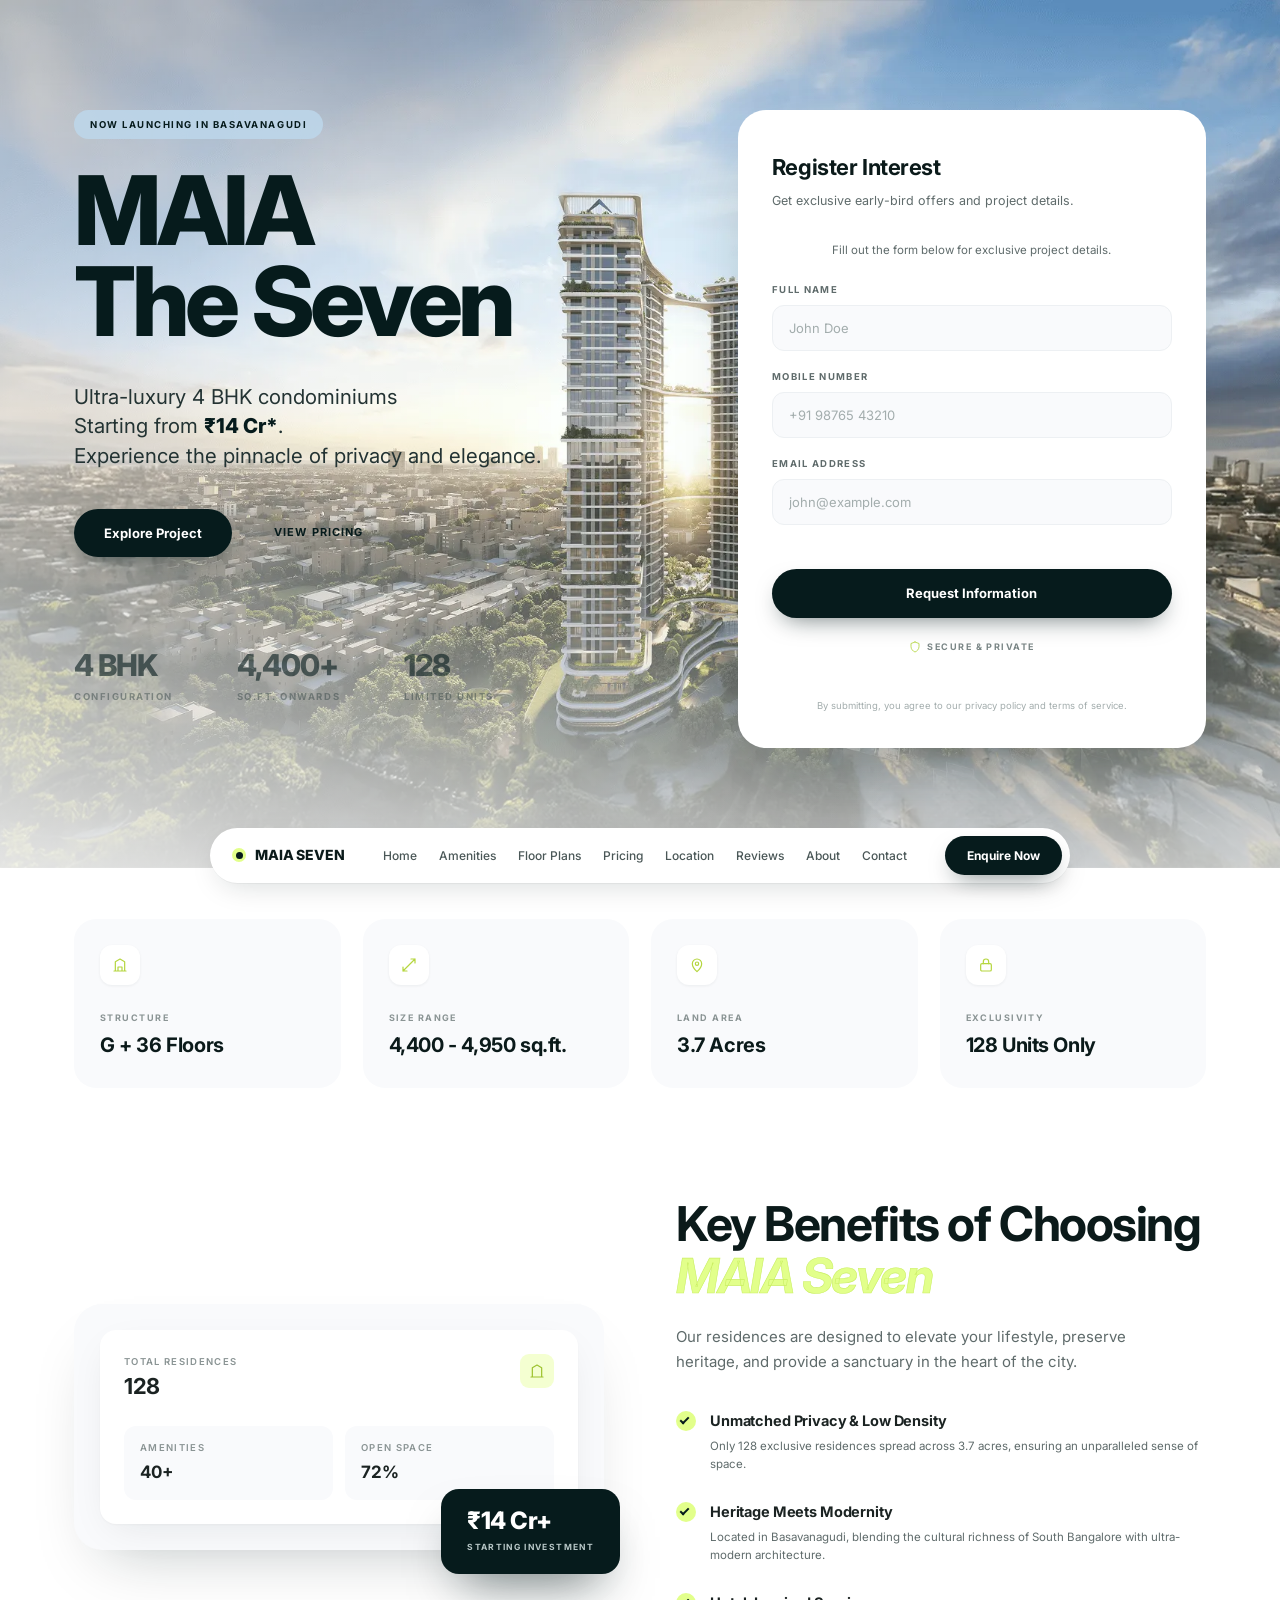
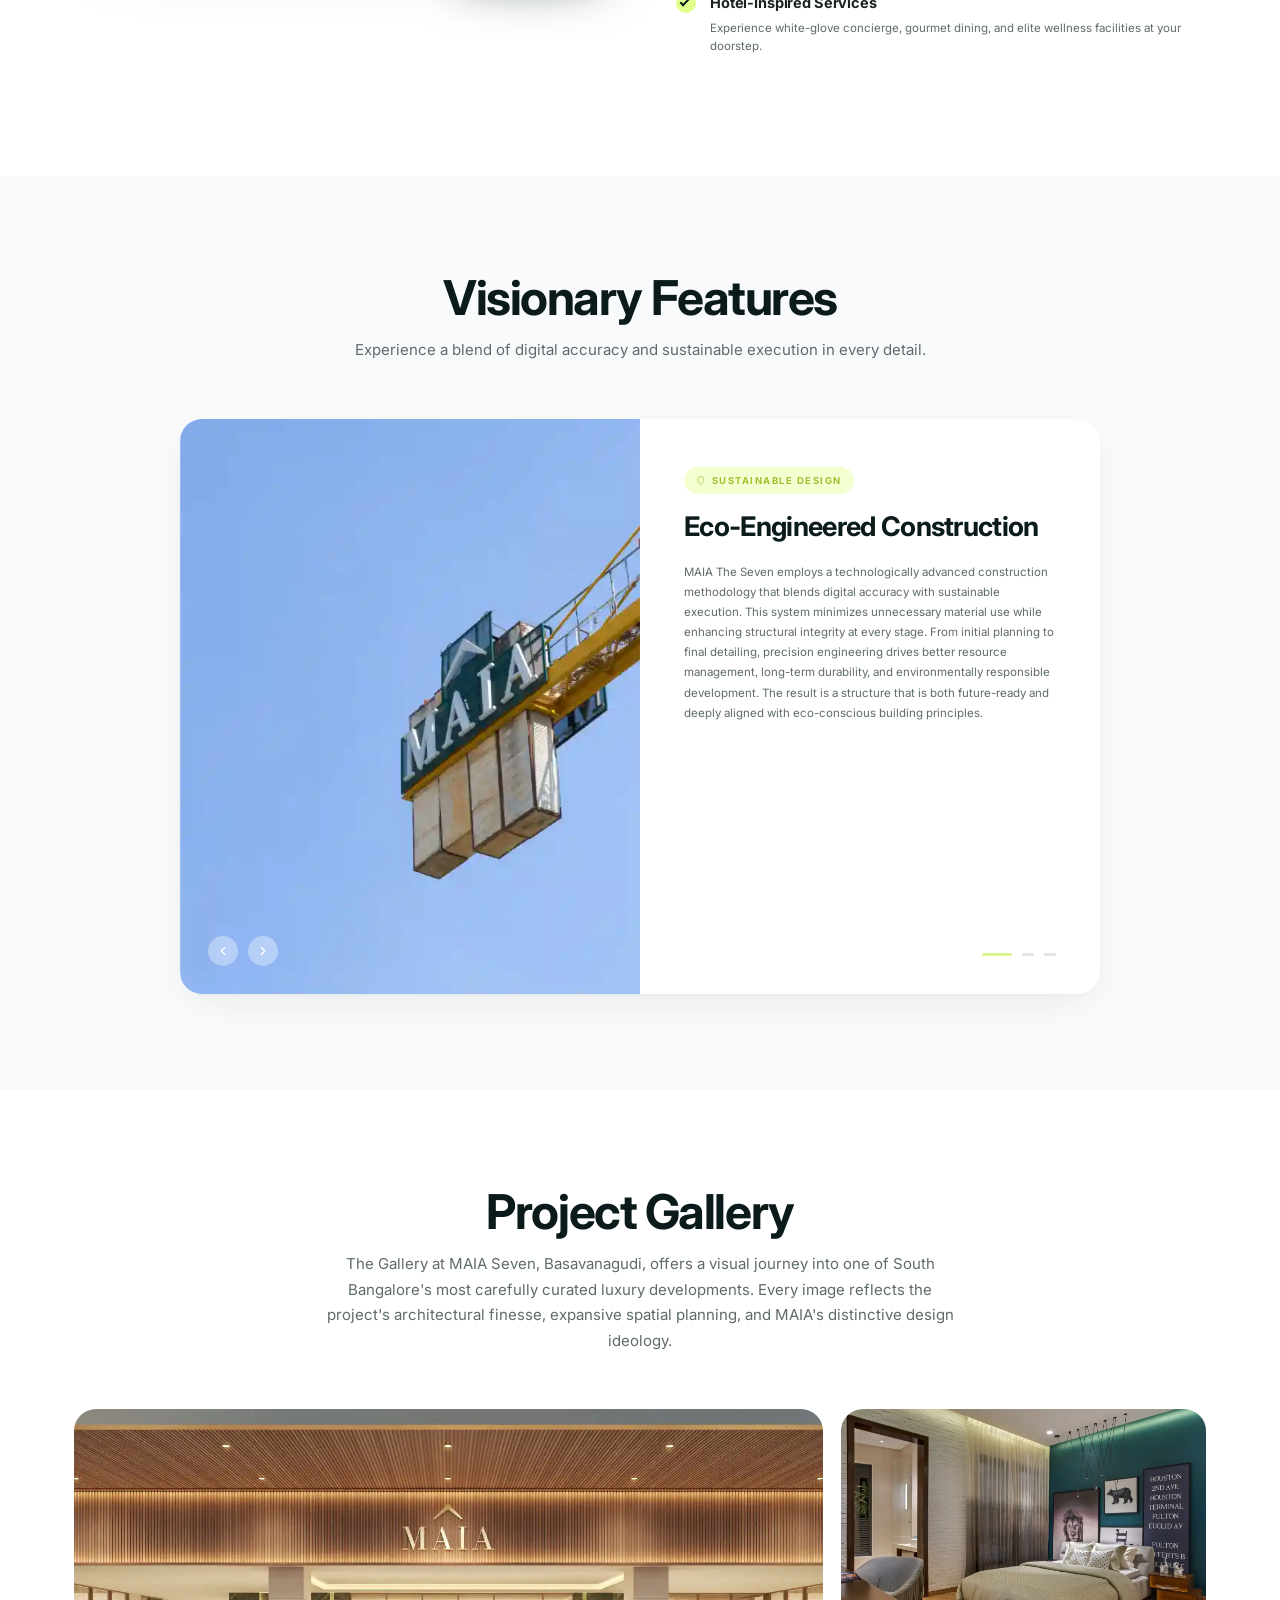
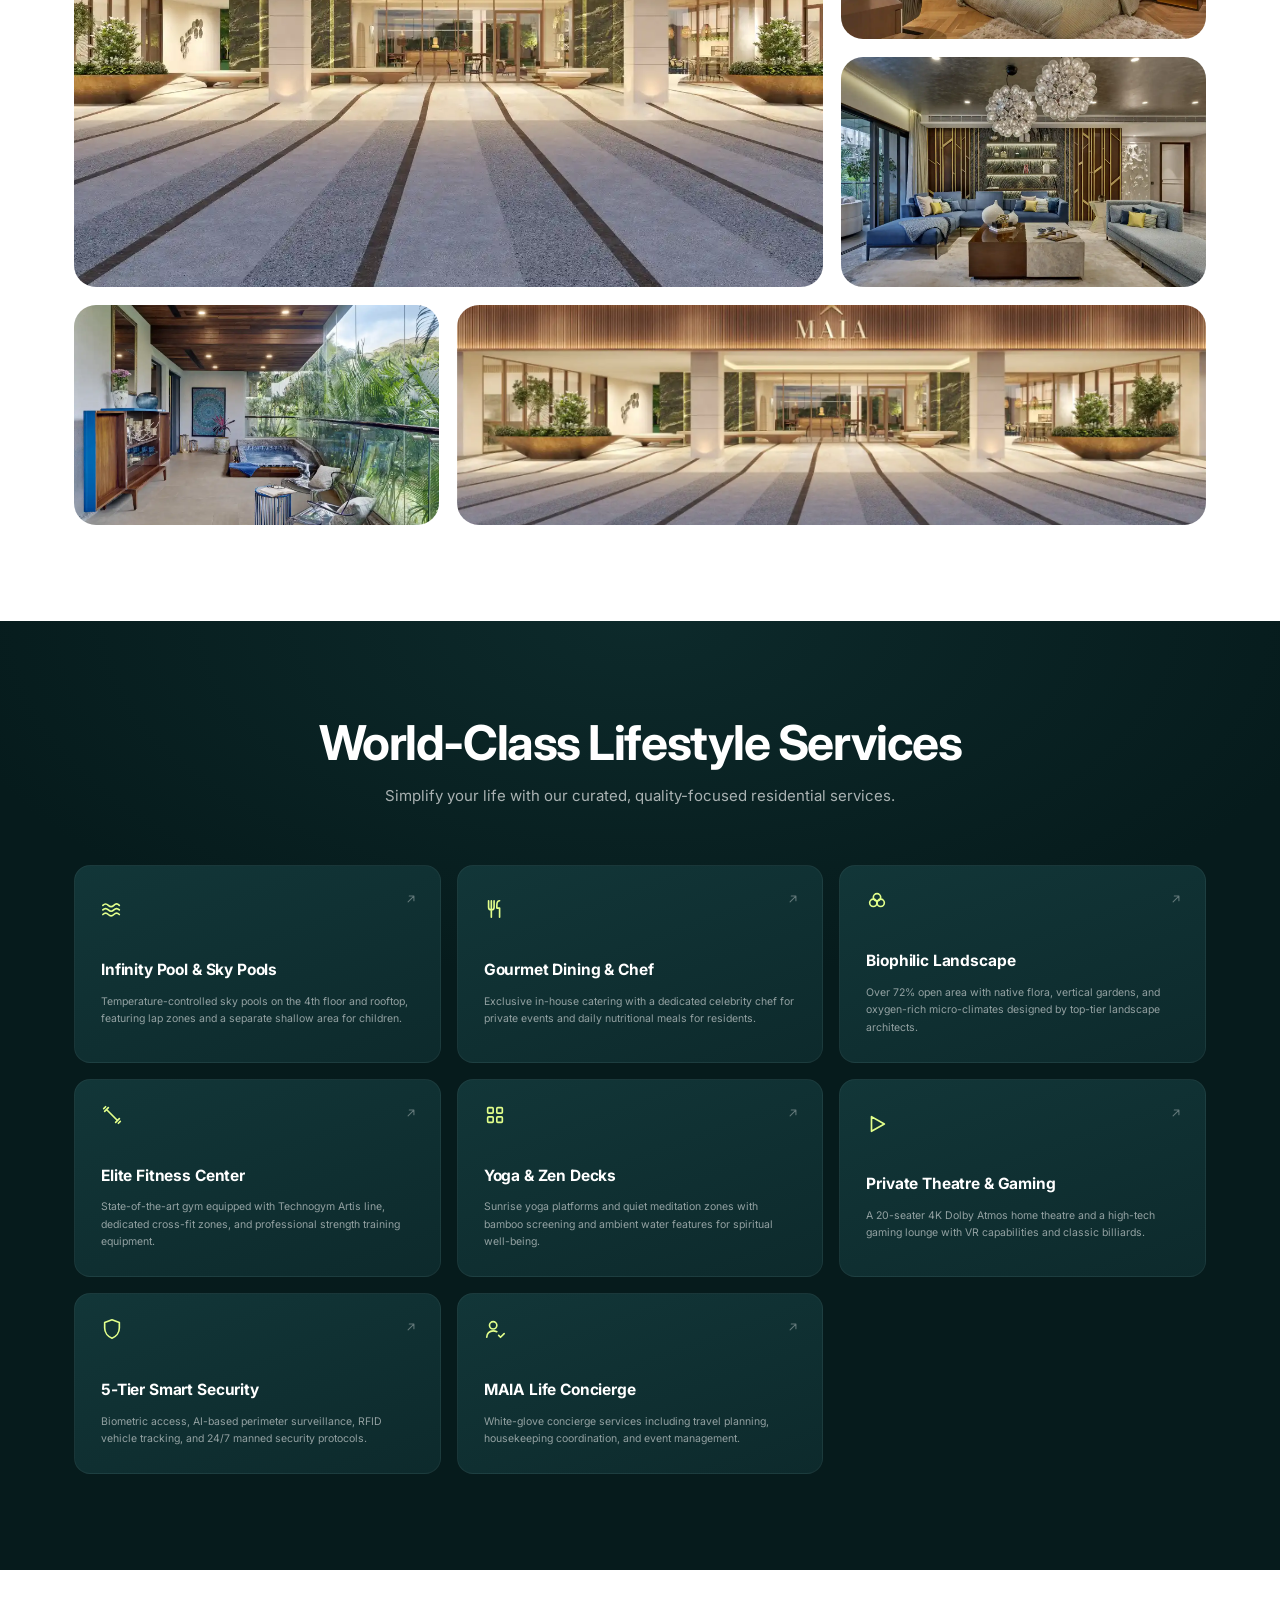
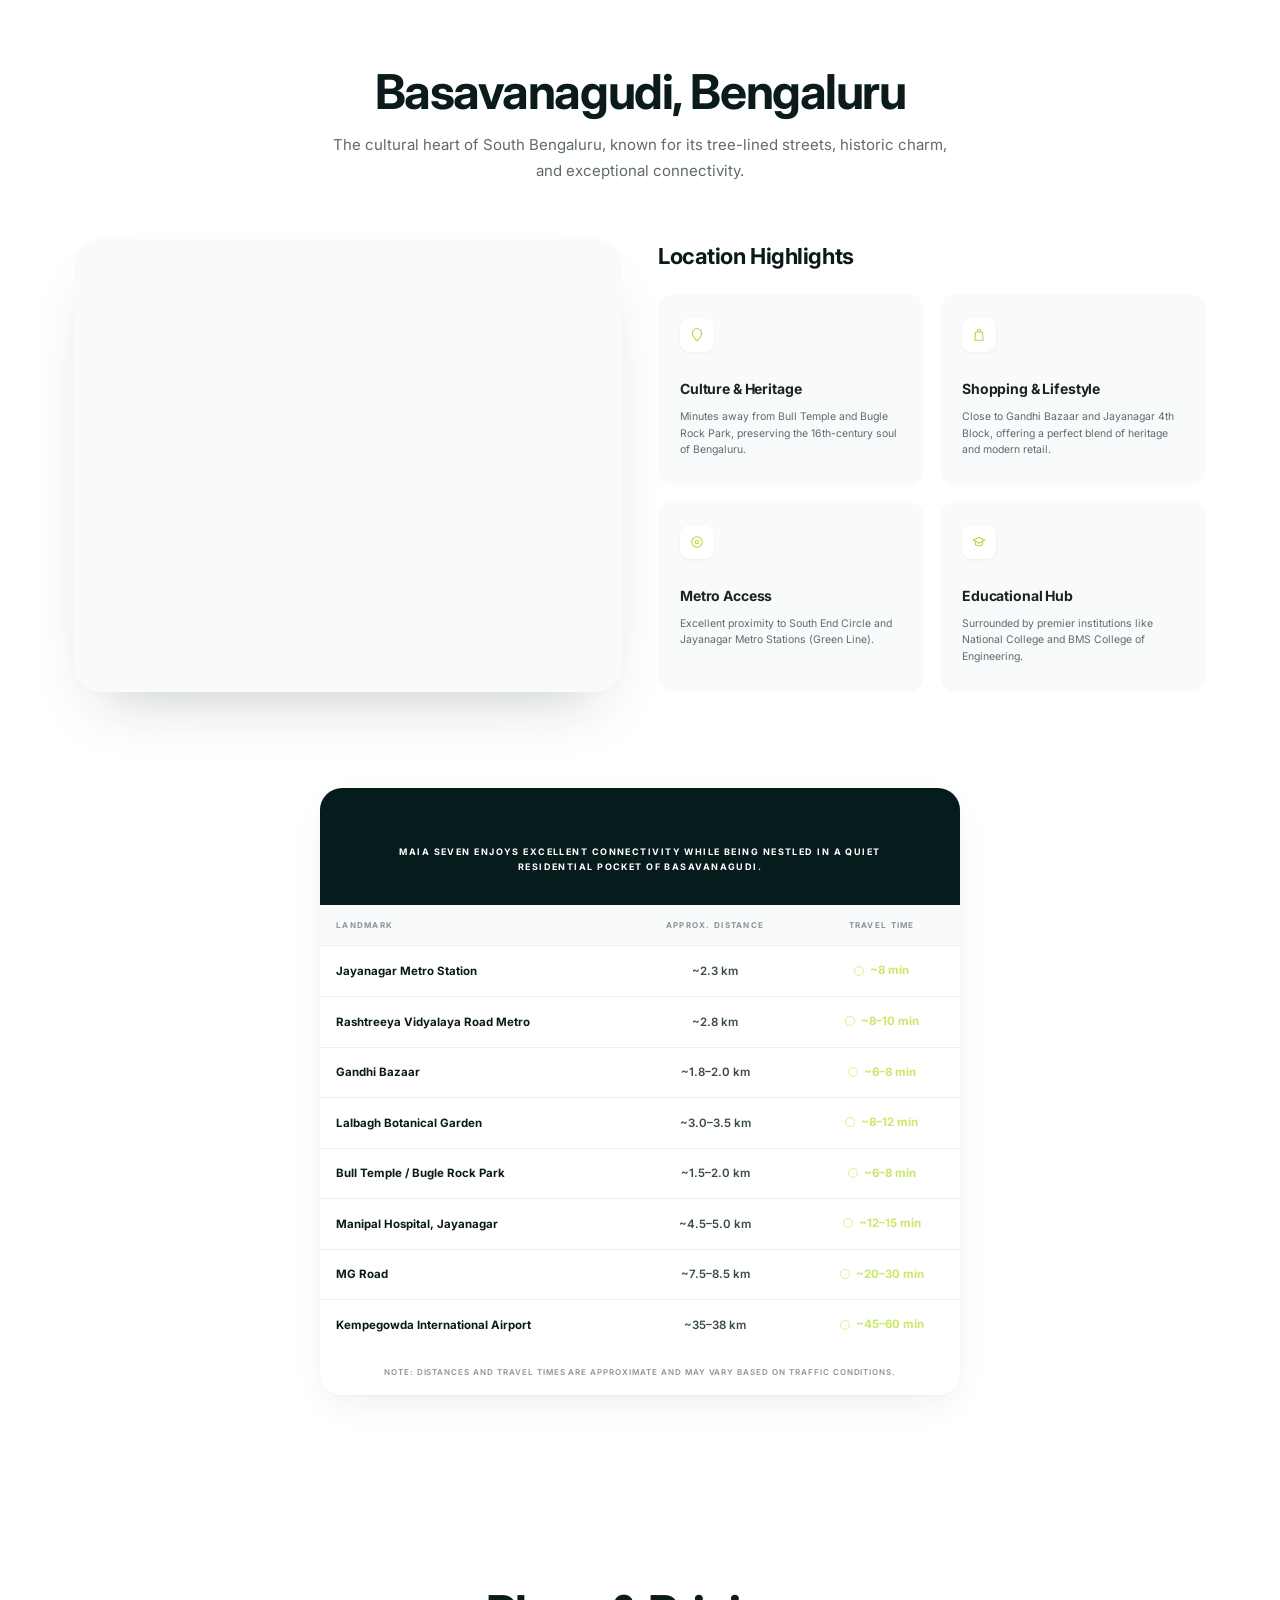
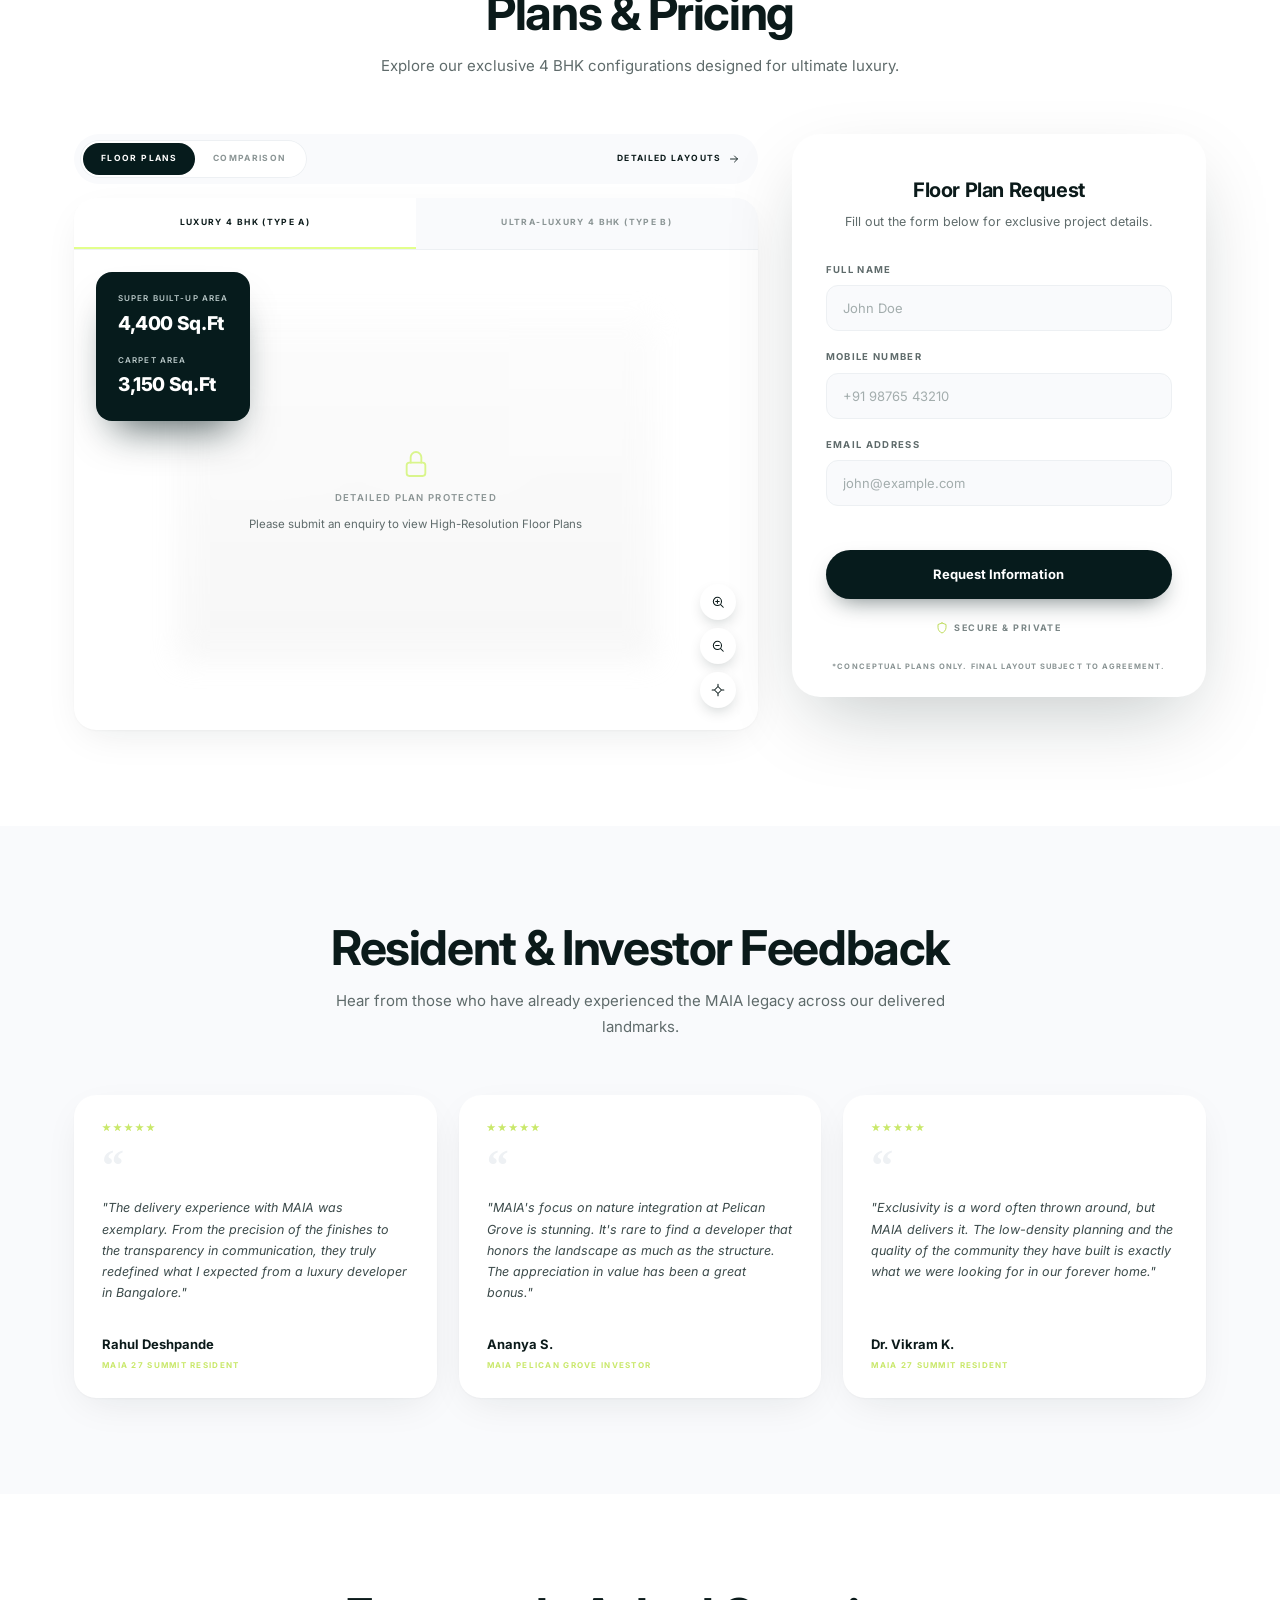
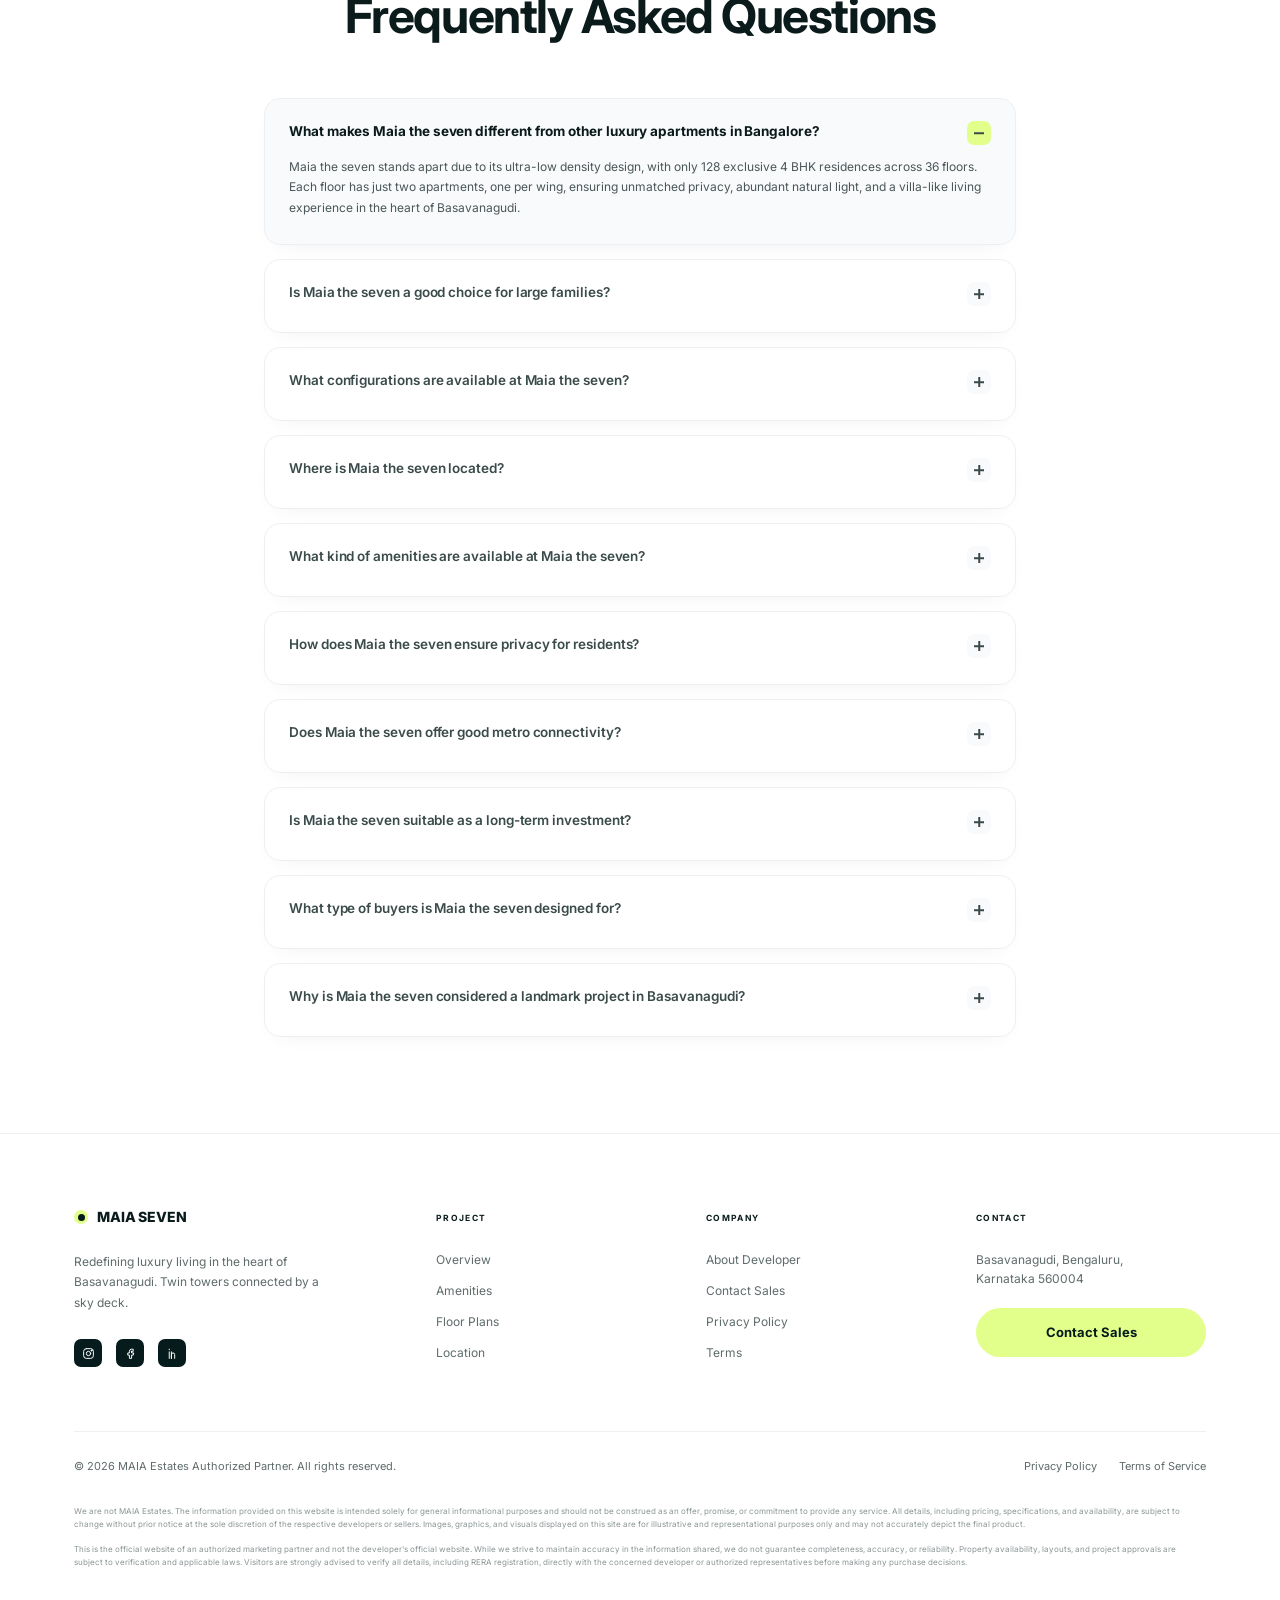
==== index.html @ a5fe69bb "Change form comments and success messages for OTP Updated comments to indicate that forms are OTP-ve" ====
<!DOCTYPE html>
<html lang="en">
<head>
  <!-- Google Tag Manager -->
<script>(function(w,d,s,l,i){w[l]=w[l]||[];w[l].push({'gtm.start':
new Date().getTime(),event:'gtm.js'});var f=d.getElementsByTagName(s)[0],
j=d.createElement(s),dl=l!='dataLayer'?'&l='+l:'';j.async=true;j.src=
'https://www.googletagmanager.com/gtm.js?id='+i+dl;f.parentNode.insertBefore(j,f);
})(window,document,'script','dataLayer','GTM-5FDS3XTL');</script>
<!-- End Google Tag Manager -->

  <!-- Google tag (gtag.js) -->
<script async src="https://www.googletagmanager.com/gtag/js?id=AW-18435644506"></script>
<script>
  window.dataLayer = window.dataLayer || [];
  function gtag(){dataLayer.push(arguments);}
  gtag('js', new Date());

  gtag('config', 'AW-18435644506');
</script>

  
  <meta charset="UTF-8" />
  <meta name="viewport" content="width=device-width, initial-scale=1.0" />

  <link rel="apple-touch-icon" sizes="180x180" href="images/apple-touch-icon.png">
  <link rel="icon" type="image/png" sizes="32x32" href="images/favicon-32x32.png">
  <link rel="icon" type="image/png" sizes="16x16" href="images/favicon-16x16.png">
  <link rel="icon" type="image/png" sizes="48x48" href="images/maia-the-seven.png">
  <link rel="shortcut icon" href="images/favicon.ico">
  <link rel="manifest" href="site.webmanifest">
  <meta name="theme-color" content="#1B2322" />

  <title>MAIA The Seven Basavanagudi | Luxury 4 BHK in South Bangalore</title>
  <meta name="description" content="MAIA The Seven, Basavanagudi — 128 ultra-luxury 4 BHK residences across 3.7 acres in South Bengaluru. Starting ₹14 Cr*. Register interest for early-bird offers." />
  <meta property="og:title" content="MAIA The Seven Basavanagudi | Luxury 4 BHK in South Bangalore" />
  <meta property="og:description" content="Ultra-luxury 4 BHK condominiums starting from ₹14 Cr*. G+36 floors, 3.7 acres, 128 units only." />
  <meta property="og:image" content="images/og-image.jpg" />
  <meta property="og:type" content="website" />

  <!-- No analytics / conversion-tracking tags are loaded on this page by design. -->

  <link rel="preconnect" href="https://fonts.googleapis.com">
  <link rel="preconnect" href="https://fonts.gstatic.com" crossorigin>
  <link href="https://fonts.googleapis.com/css2?family=Inter:ital,wght@0,400;0,500;0,600;0,700;0,800;1,400;1,700&display=swap" rel="stylesheet">

  <link rel="stylesheet" href="css/style.css">
</head>
<body>
  <!-- Google Tag Manager (noscript) -->
<noscript><iframe src="https://www.googletagmanager.com/ns.html?id=GTM-5FDS3XTL"
height="0" width="0" style="display:none;visibility:hidden"></iframe></noscript>
<!-- End Google Tag Manager (noscript) -->

<!-- ============ HERO ============ -->
<header class="hero" id="home">
  <div class="hero__bg"><img src="images/hero-bg.jpg" alt="MAIA The Seven twin towers, Basavanagudi" fetchpriority="high" /></div>
  <div class="hero__inner container">
    <div class="hero__copy">
      <span class="badge">Now Launching in Basavanagudi</span>
      <h1 class="hero__title">MAIA<br>The Seven</h1>
      <p class="hero__lead">Ultra-luxury 4 BHK condominiums</br>Starting from <strong>₹14 Cr*</strong>.</br>Experience the pinnacle of privacy and elegance.</p>
      <div class="hero__actions">
        <a href="#overview" class="btn btn--dark">Explore Project</a>
        <a href="#pricing" class="btn btn--ghost">View Pricing</a>
      </div>
      <ul class="hero__stats">
        <li><strong>4 BHK</strong><span>Configuration</span></li>
        <li><strong>4,400+</strong><span>Sq.ft. onwards</span></li>
        <li><strong>128</strong><span>Limited units</span></li>
      </ul>
    </div>

    <!-- Home page form (OTP-verified) -->
    <aside class="hero__form card-form" id="hero-form-card">
      <h2 class="card-form__title">Register Interest</h2>
      <p class="card-form__sub">Get exclusive early-bird offers and project details.</p>
      <form class="lead-form" data-form="hero" novalidate>
        <p class="lead-form__hint">Fill out the form below for exclusive project details.</p>
        <div class="lead-form__fields">
          <label class="field">
            <span class="field__label">Full Name</span>
            <input type="text" name="name" placeholder="John Doe" autocomplete="name" required />
          </label>
          <label class="field">
            <span class="field__label">Mobile Number</span>
            <input type="tel" name="phone" placeholder="+91 98765 43210" inputmode="numeric" autocomplete="tel" required />
          </label>
          <label class="field">
            <span class="field__label">Email Address</span>
            <input type="email" name="email" placeholder="john@example.com" autocomplete="email" required />
          </label>
          <button type="submit" class="btn btn--dark btn--block">Request Information</button>
          <p class="lead-form__secure"><svg viewBox="0 0 24 24"><path d="M12 2l8 3v6c0 5-3.5 9.4-8 11-4.5-1.6-8-6-8-11V5l8-3z"/></svg> Secure &amp; Private</p>
        </div>
        <div class="otp-step" hidden></div>
        <div class="lead-form__success" hidden>
          <div class="lead-form__success-icon"><svg viewBox="0 0 24 24"><path d="M20 6L9 17l-5-5"/></svg></div>
          <h3>Thank you!</h3>
          <p>Your number is verified and our team will reach out shortly with project details.</p>
        </div>
        <p class="lead-form__legal">By submitting, you agree to our privacy policy and terms of service.</p>
      </form>
    </aside>
  </div>
</header>

<!-- ============ NAV ============ -->
<nav class="nav" id="nav">
  <div class="nav__pill">
    <a href="#home" class="logo"><span class="logo__dot"></span>MAIA SEVEN</a>
    <ul class="nav__links">
      <li><a href="#home">Home</a></li>
      <li><a href="#amenities">Amenities</a></li>
      <li><a href="#pricing">Floor Plans</a></li>
      <li><a href="#pricing">Pricing</a></li>
      <li><a href="#location">Location</a></li>
      <li><a href="#reviews">Reviews</a></li>
      <li><a href="#overview">About</a></li>
      <li><a href="#contact">Contact</a></li>
    </ul>
    <button class="btn btn--dark btn--sm" data-open-modal>Enquire Now</button>
    <button class="nav__burger" aria-label="Open menu" aria-expanded="false"><span></span><span></span><span></span></button>
  </div>
</nav>

<!-- ============ QUICK FACTS ============ -->
<section class="facts container" id="overview">
  <div class="fact">
    <span class="fact__icon"><svg viewBox="0 0 24 24"><path d="M3 21h18M5 21V7l7-4 7 4v14M9 21v-6h6v6"/></svg></span>
    <span class="fact__label">Structure</span>
    <strong class="fact__value">G + 36 Floors</strong>
  </div>
  <div class="fact">
    <span class="fact__icon"><svg viewBox="0 0 24 24"><path d="M3 21L21 3M3 21v-6M3 21h6M21 3h-6M21 3v6"/></svg></span>
    <span class="fact__label">Size Range</span>
    <strong class="fact__value">4,400 - 4,950 sq.ft.</strong>
  </div>
  <div class="fact">
    <span class="fact__icon"><svg viewBox="0 0 24 24"><path d="M12 22s7-6.5 7-12a7 7 0 10-14 0c0 5.5 7 12 7 12z"/><circle cx="12" cy="10" r="2.5"/></svg></span>
    <span class="fact__label">Land Area</span>
    <strong class="fact__value">3.7 Acres</strong>
  </div>
  <div class="fact">
    <span class="fact__icon"><svg viewBox="0 0 24 24"><rect x="4" y="10" width="16" height="11" rx="2"/><path d="M8 10V7a4 4 0 118 0v3"/></svg></span>
    <span class="fact__label">Exclusivity</span>
    <strong class="fact__value">128 Units Only</strong>
  </div>
</section>

<!-- ============ KEY BENEFITS ============ -->
<section class="benefits container">
  <div class="benefits__visual">
    <div class="benefits__frame">
      <div class="benefits__card">
        <div class="benefits__card-head">
          <div><span class="tiny-label">Total Residences</span><strong>128</strong></div>
          <span class="benefits__card-icon"><svg viewBox="0 0 24 24"><path d="M3 21h18M5 21V7l7-4 7 4v14"/></svg></span>
        </div>
        <div class="benefits__card-grid">
          <div><span class="tiny-label">Amenities</span><strong>40+</strong></div>
          <div><span class="tiny-label">Open Space</span><strong>72%</strong></div>
        </div>
      </div>
    </div>
    <div class="benefits__price"><strong>₹14 Cr+</strong><span>Starting Investment</span></div>
  </div>
  <div class="benefits__copy">
    <h2 class="h2">Key Benefits of Choosing<br><em class="lime-italic">MAIA Seven</em></h2>
    <p class="lead">Our residences are designed to elevate your lifestyle, preserve heritage, and provide a sanctuary in the heart of the city.</p>
    <ul class="checklist">
      <li><span class="check"></span><div><strong>Unmatched Privacy &amp; Low Density</strong><p>Only 128 exclusive residences spread across 3.7 acres, ensuring an unparalleled sense of space.</p></div></li>
      <li><span class="check"></span><div><strong>Heritage Meets Modernity</strong><p>Located in Basavanagudi, blending the cultural richness of South Bangalore with ultra-modern architecture.</p></div></li>
      <li><span class="check"></span><div><strong>Hotel-Inspired Services</strong><p>Experience white-glove concierge, gourmet dining, and elite wellness facilities at your doorstep.</p></div></li>
    </ul>
  </div>
</section>

<!-- ============ VISIONARY FEATURES ============ -->
<section class="features section section--alt">
  <div class="container">
    <div class="section__head">
      <h2 class="h2">Visionary Features</h2>
      <p class="lead">Experience a blend of digital accuracy and sustainable execution in every detail.</p>
    </div>
    <div class="slider" data-slider>
      <div class="slider__track">
        <article class="slide is-active">
          <div class="slide__img"><img src="images/feature-1.jpg" alt="Construction crane with MAIA branding" loading="lazy" /></div>
          <div class="slide__body">
            <span class="eyebrow eyebrow--lime"><svg viewBox="0 0 24 24"><path d="M12 22c4-4 8-8 8-13a8 8 0 10-16 0c0 5 4 9 8 13z"/></svg> Sustainable Design</span>
            <h3>Eco-Engineered Construction</h3>
            <p>MAIA The Seven employs a technologically advanced construction methodology that blends digital accuracy with sustainable execution. This system minimizes unnecessary material use while enhancing structural integrity at every stage. From initial planning to final detailing, precision engineering drives better resource management, long-term durability, and environmentally responsible development. The result is a structure that is both future-ready and deeply aligned with eco-conscious building principles.</p>
          </div>
        </article>
        <article class="slide">
          <div class="slide__img"><img src="images/feature-2.jpg" alt="Landscaped sky bridge between towers" loading="lazy" /></div>
          <div class="slide__body">
            <span class="eyebrow eyebrow--lime"><svg viewBox="0 0 24 24"><path d="M3 12h18M12 3v18"/></svg> Signature Architecture</span>
            <h3>Twin Towers, One Sky Bridge</h3>
            <p>Two landmark residential towers are joined by sculptural, landscaped sky bridges that create a distinctive silhouette on the South Bengaluru skyline. The bridges double as elevated lounges and garden decks, giving residents a shared vantage point over the tree-lined streets of Basavanagudi while keeping each wing private and self-contained.</p>
          </div>
        </article>
        <article class="slide">
          <div class="slide__img"><img src="images/feature-3.jpg" alt="Open-plan 4 BHK residence interior" loading="lazy" /></div>
          <div class="slide__body">
            <span class="eyebrow eyebrow--lime"><svg viewBox="0 0 24 24"><rect x="3" y="3" width="18" height="18" rx="3"/><path d="M3 12h18M12 3v18"/></svg> Spatial Clarity</span>
            <h3>Three-Side-Open, No Common Walls</h3>
            <p>Every residence is planned with more than three open sides and no shared walls with a neighbour, so light, air and views flow through the home uninterrupted. Expansive 4,400–4,950 sq.ft. layouts with generous decks bring the openness of a bungalow to a secure, high-rise address.</p>
          </div>
        </article>
      </div>
      <div class="slider__controls">
        <button class="slider__btn" data-prev aria-label="Previous"><svg viewBox="0 0 24 24"><path d="M15 6l-6 6 6 6"/></svg></button>
        <button class="slider__btn" data-next aria-label="Next"><svg viewBox="0 0 24 24"><path d="M9 6l6 6-6 6"/></svg></button>
      </div>
      <div class="slider__dots" data-dots></div>
    </div>
  </div>
</section>

<!-- ============ GALLERY ============ -->
<section class="gallery section" id="gallery">
  <div class="container">
    <div class="section__head">
      <h2 class="h2">Project Gallery</h2>
      <p class="lead">The Gallery at MAIA Seven, Basavanagudi, offers a visual journey into one of South Bangalore's most carefully curated luxury developments. Every image reflects the project's architectural finesse, expansive spatial planning, and MAIA's distinctive design ideology.</p>
    </div>
    <div class="gallery__grid">
      <figure class="gallery__item gallery__item--lg"><img src="images/gallery-lobby.jpg" alt="MAIA entrance lobby" loading="lazy"></figure>
      <figure class="gallery__item"><img src="images/gallery-bedroom.jpg" alt="Master bedroom" loading="lazy"></figure>
      <figure class="gallery__item"><img src="images/gallery-living.jpg" alt="Living room" loading="lazy"></figure>
      <figure class="gallery__item"><img src="images/gallery-balcony.jpg" alt="Private deck" loading="lazy"></figure>
      <figure class="gallery__item gallery__item--wide"><img src="images/gallery-entrance.jpg" alt="MAIA entrance drive" loading="lazy"></figure>
    </div>
  </div>
</section>

<!-- ============ AMENITIES ============ -->
<section class="amenities section section--dark" id="amenities">
  <div class="container">
    <div class="section__head">
      <h2 class="h2">World-Class Lifestyle Services</h2>
      <p class="lead">Simplify your life with our curated, quality-focused residential services.</p>
    </div>
    <div class="amenities__grid">
      <button class="amenity" data-open-modal>
        <span class="amenity__icon"><svg viewBox="0 0 24 24"><path d="M2 8c2-2 4-2 6 0s4 2 6 0 4-2 6 0M2 13c2-2 4-2 6 0s4 2 6 0 4-2 6 0M2 18c2-2 4-2 6 0s4 2 6 0 4-2 6 0"/></svg></span>
        <span class="amenity__arrow"><svg viewBox="0 0 24 24"><path d="M7 17L17 7M9 7h8v8"/></svg></span>
        <strong>Infinity Pool &amp; Sky Pools</strong>
        <p>Temperature-controlled sky pools on the 4th floor and rooftop, featuring lap zones and a separate shallow area for children.</p>
      </button>
      <button class="amenity" data-open-modal>
        <span class="amenity__icon"><svg viewBox="0 0 24 24"><path d="M5 3v7a3 3 0 006 0V3M8 3v18M17 3c-2 0-3 2-3 5v3h3v10"/></svg></span>
        <span class="amenity__arrow"><svg viewBox="0 0 24 24"><path d="M7 17L17 7M9 7h8v8"/></svg></span>
        <strong>Gourmet Dining &amp; Chef</strong>
        <p>Exclusive in-house catering with a dedicated celebrity chef for private events and daily nutritional meals for residents.</p>
      </button>
      <button class="amenity" data-open-modal>
        <span class="amenity__icon"><svg viewBox="0 0 24 24"><circle cx="12" cy="8" r="4"/><circle cx="8" cy="14" r="4"/><circle cx="16" cy="14" r="4"/></svg></span>
        <span class="amenity__arrow"><svg viewBox="0 0 24 24"><path d="M7 17L17 7M9 7h8v8"/></svg></span>
        <strong>Biophilic Landscape</strong>
        <p>Over 72% open area with native flora, vertical gardens, and oxygen-rich micro-climates designed by top-tier landscape architects.</p>
      </button>
      <button class="amenity" data-open-modal>
        <span class="amenity__icon"><svg viewBox="0 0 24 24"><path d="M6 6l12 12M4 8l4-4M16 20l4-4M3 5l2-2M19 21l2-2"/></svg></span>
        <span class="amenity__arrow"><svg viewBox="0 0 24 24"><path d="M7 17L17 7M9 7h8v8"/></svg></span>
        <strong>Elite Fitness Center</strong>
        <p>State-of-the-art gym equipped with Technogym Artis line, dedicated cross-fit zones, and professional strength training equipment.</p>
      </button>
      <button class="amenity" data-open-modal>
        <span class="amenity__icon"><svg viewBox="0 0 24 24"><rect x="4" y="4" width="6" height="6" rx="1"/><rect x="14" y="4" width="6" height="6" rx="1"/><rect x="4" y="14" width="6" height="6" rx="1"/><rect x="14" y="14" width="6" height="6" rx="1"/></svg></span>
        <span class="amenity__arrow"><svg viewBox="0 0 24 24"><path d="M7 17L17 7M9 7h8v8"/></svg></span>
        <strong>Yoga &amp; Zen Decks</strong>
        <p>Sunrise yoga platforms and quiet meditation zones with bamboo screening and ambient water features for spiritual well-being.</p>
      </button>
      <button class="amenity" data-open-modal>
        <span class="amenity__icon"><svg viewBox="0 0 24 24"><path d="M6 4l14 8-14 8z"/></svg></span>
        <span class="amenity__arrow"><svg viewBox="0 0 24 24"><path d="M7 17L17 7M9 7h8v8"/></svg></span>
        <strong>Private Theatre &amp; Gaming</strong>
        <p>A 20-seater 4K Dolby Atmos home theatre and a high-tech gaming lounge with VR capabilities and classic billiards.</p>
      </button>
      <button class="amenity" data-open-modal>
        <span class="amenity__icon"><svg viewBox="0 0 24 24"><path d="M12 2l8 3v6c0 5-3.5 9.4-8 11-4.5-1.6-8-6-8-11V5l8-3z"/></svg></span>
        <span class="amenity__arrow"><svg viewBox="0 0 24 24"><path d="M7 17L17 7M9 7h8v8"/></svg></span>
        <strong>5-Tier Smart Security</strong>
        <p>Biometric access, AI-based perimeter surveillance, RFID vehicle tracking, and 24/7 manned security protocols.</p>
      </button>
      <button class="amenity" data-open-modal>
        <span class="amenity__icon"><svg viewBox="0 0 24 24"><circle cx="10" cy="8" r="4"/><path d="M3 21c0-4 3-7 7-7 1.5 0 3 .5 4 1M16 19l2 2 4-4"/></svg></span>
        <span class="amenity__arrow"><svg viewBox="0 0 24 24"><path d="M7 17L17 7M9 7h8v8"/></svg></span>
        <strong>MAIA Life Concierge</strong>
        <p>White-glove concierge services including travel planning, housekeeping coordination, and event management.</p>
      </button>
    </div>
  </div>
</section>

<!-- ============ LOCATION ============ -->
<section class="location section" id="location">
  <div class="container">
    <div class="section__head">
      <h2 class="h2">Basavanagudi, Bengaluru</h2>
      <p class="lead">The cultural heart of South Bengaluru, known for its tree-lined streets, historic charm, and exceptional connectivity.</p>
    </div>
    <div class="location__grid">
      <div class="location__map">
        <iframe title="MAIA The Seven location map" src="https://www.google.com/maps/embed?pb=!1m18!1m12!1m3!1d3888.610820154338!2d77.5642336!3d12.9327166!2m3!1f0!2f0!3f0!3m2!1i1024!2i768!4f13.1!3m3!1m2!1s0x3bae15003d153079%3A0x66cc7465150204cf!2sMAIA%20ESTATES-%20THE%20SEVEN!5e0!3m2!1sen!2sin!4v1788499755748!5m2!1sen!2sin" loading="lazy" referrerpolicy="no-referrer-when-downgrade" allowfullscreen></iframe>
      </div>
      <div class="location__highlights">
        <h3 class="h3">Location Highlights</h3>
        <div class="highlights">
          <div class="highlight">
            <span class="highlight__icon"><svg viewBox="0 0 24 24"><path d="M12 22c4-4 8-8 8-13a8 8 0 10-16 0c0 5 4 9 8 13z"/></svg></span>
            <strong>Culture &amp; Heritage</strong>
            <p>Minutes away from Bull Temple and Bugle Rock Park, preserving the 16th-century soul of Bengaluru.</p>
          </div>
          <div class="highlight">
            <span class="highlight__icon"><svg viewBox="0 0 24 24"><path d="M6 7h12l1 14H5zM9 7V5a3 3 0 016 0v2"/></svg></span>
            <strong>Shopping &amp; Lifestyle</strong>
            <p>Close to Gandhi Bazaar and Jayanagar 4th Block, offering a perfect blend of heritage and modern retail.</p>
          </div>
          <div class="highlight">
            <span class="highlight__icon"><svg viewBox="0 0 24 24"><circle cx="12" cy="12" r="9"/><circle cx="12" cy="12" r="3"/></svg></span>
            <strong>Metro Access</strong>
            <p>Excellent proximity to South End Circle and Jayanagar Metro Stations (Green Line).</p>
          </div>
          <div class="highlight">
            <span class="highlight__icon"><svg viewBox="0 0 24 24"><path d="M2 9l10-5 10 5-10 5z"/><path d="M6 12v5c3 2 9 2 12 0v-5"/></svg></span>
            <strong>Educational Hub</strong>
            <p>Surrounded by premier institutions like National College and BMS College of Engineering.</p>
          </div>
        </div>
      </div>
    </div>

    <div class="distances">
      <div class="distances__head">MAIA Seven enjoys excellent connectivity while being nestled in a quiet residential pocket of Basavanagudi.</div>
      <table class="distances__table">
        <thead><tr><th>Landmark</th><th>Approx. Distance</th><th>Travel Time</th></tr></thead>
        <tbody>
          <tr><td>Jayanagar Metro Station</td><td>~2.3 km</td><td><span class="time">~8 min</span></td></tr>
          <tr><td>Rashtreeya Vidyalaya Road Metro</td><td>~2.8 km</td><td><span class="time">~8–10 min</span></td></tr>
          <tr><td>Gandhi Bazaar</td><td>~1.8–2.0 km</td><td><span class="time">~6–8 min</span></td></tr>
          <tr><td>Lalbagh Botanical Garden</td><td>~3.0–3.5 km</td><td><span class="time">~8–12 min</span></td></tr>
          <tr><td>Bull Temple / Bugle Rock Park</td><td>~1.5–2.0 km</td><td><span class="time">~6–8 min</span></td></tr>
          <tr><td>Manipal Hospital, Jayanagar</td><td>~4.5–5.0 km</td><td><span class="time">~12–15 min</span></td></tr>
          <tr><td>MG Road</td><td>~7.5–8.5 km</td><td><span class="time">~20–30 min</span></td></tr>
          <tr><td>Kempegowda International Airport</td><td>~35–38 km</td><td><span class="time">~45–60 min</span></td></tr>
        </tbody>
      </table>
      <p class="distances__note">Note: Distances and travel times are approximate and may vary based on traffic conditions.</p>
    </div>
  </div>
</section>

<!-- ============ PLANS & PRICING ============ -->
<section class="plans section" id="pricing">
  <div class="container">
    <div class="section__head">
      <h2 class="h2">Plans &amp; Pricing</h2>
      <p class="lead">Explore our exclusive 4 BHK configurations designed for ultimate luxury.</p>
    </div>
    <div class="plans__grid">
      <div class="plans__main">
        <div class="plans__bar">
          <div class="seg" role="tablist">
            <button class="seg__btn is-active" data-view="plans" role="tab">Floor Plans</button>
            <button class="seg__btn" data-view="comparison" role="tab">Comparison</button>
          </div>
          <button class="plans__detailed" data-open-modal>Detailed Layouts <svg viewBox="0 0 24 24"><path d="M5 12h14M13 6l6 6-6 6"/></svg></button>
        </div>

        <div class="plans__viewer" data-view-panel="plans">
          <div class="plans__tabs">
            <button class="plans__tab is-active" data-plan="a">Luxury 4 BHK (Type A)</button>
            <button class="plans__tab" data-plan="b">Ultra-Luxury 4 BHK (Type B)</button>
          </div>
          <div class="plans__stage">
            <div class="plans__meta" data-plan-meta>
              <span class="tiny-label">Super Built-Up Area</span><strong data-sba>4,400 Sq.Ft</strong>
              <span class="tiny-label">Carpet Area</span><strong data-carpet>3,150 Sq.Ft</strong>
            </div>
            <div class="plans__canvas" data-plan-canvas>
              <img src="images/floor-plan-a.jpg" alt="Type A floor plan (protected)" data-plan-img />
              <div class="plans__lock">
                <svg viewBox="0 0 24 24"><rect x="5" y="11" width="14" height="10" rx="2"/><path d="M8 11V7a4 4 0 018 0v4"/></svg>
                <span class="tiny-label">Detailed Plan Protected</span>
                <p>Please submit an enquiry to view High-Resolution Floor Plans</p>
              </div>
            </div>
            <div class="plans__zoom">
              <button data-zoom="in" aria-label="Zoom in"><svg viewBox="0 0 24 24"><circle cx="11" cy="11" r="7"/><path d="M21 21l-4.5-4.5M8 11h6M11 8v6"/></svg></button>
              <button data-zoom="out" aria-label="Zoom out"><svg viewBox="0 0 24 24"><circle cx="11" cy="11" r="7"/><path d="M21 21l-4.5-4.5M8 11h6"/></svg></button>
              <button data-zoom="reset" aria-label="Reset"><svg viewBox="0 0 24 24"><path d="M12 2v4M12 18v4M2 12h4M18 12h4M12 6l-3 3M12 6l3 3M12 18l-3-3M12 18l3-3M6 12l3-3M6 12l3 3M18 12l-3-3M18 12l-3 3"/></svg></button>
            </div>
          </div>
        </div>

        <div class="plans__viewer" data-view-panel="comparison" hidden>
          <table class="compare">
            <thead><tr><th>Specification</th><th>Type A</th><th>Type B</th></tr></thead>
            <tbody>
              <tr><td>Configuration</td><td>4 BHK</td><td>4 BHK + Study</td></tr>
              <tr><td>Super Built-Up Area</td><td>4,400 Sq.Ft</td><td>4,950 Sq.Ft</td></tr>
              <tr><td>Carpet Area</td><td>3,150 Sq.Ft</td><td>3,540 Sq.Ft</td></tr>
              <tr><td>Private Deck</td><td>Yes</td><td>Yes, wrap-around</td></tr>
              <tr><td>Open Sides</td><td>3</td><td>3+</td></tr>
              <tr><td>Starting Price</td><td>₹14 Cr*</td><td>On request</td></tr>
            </tbody>
          </table>
        </div>
      </div>

      <!-- Floor plan request form (OTP-verified) -->
      <aside class="plans__form card-form card-form--center">
        <h3 class="card-form__title">Floor Plan Request</h3>
        <p class="card-form__sub">Fill out the form below for exclusive project details.</p>
        <form class="lead-form" data-form="floorplan" novalidate>
          <div class="lead-form__fields">
            <label class="field"><span class="field__label">Full Name</span><input type="text" name="name" placeholder="John Doe" autocomplete="name" required /></label>
            <label class="field"><span class="field__label">Mobile Number</span><input type="tel" name="phone" placeholder="+91 98765 43210" inputmode="numeric" autocomplete="tel" required /></label>
            <label class="field"><span class="field__label">Email Address</span><input type="email" name="email" placeholder="john@example.com" autocomplete="email" required /></label>
            <button type="submit" class="btn btn--dark btn--block">Request Information</button>
            <p class="lead-form__secure"><svg viewBox="0 0 24 24"><path d="M12 2l8 3v6c0 5-3.5 9.4-8 11-4.5-1.6-8-6-8-11V5l8-3z"/></svg> Secure &amp; Private</p>
          </div>
          <div class="otp-step" hidden></div>
          <div class="lead-form__success" hidden>
            <div class="lead-form__success-icon"><svg viewBox="0 0 24 24"><path d="M20 6L9 17l-5-5"/></svg></div>
            <h3>Request received</h3>
            <p>High-resolution floor plans will be shared with you shortly.</p>
          </div>
        </form>
        <p class="plans__disclaimer">*Conceptual plans only. Final layout subject to agreement.</p>
      </aside>
    </div>
  </div>
</section>

<!-- ============ TESTIMONIALS ============ -->
<section class="reviews section section--alt" id="reviews">
  <div class="container">
    <div class="section__head">
      <h2 class="h2">Resident &amp; Investor Feedback</h2>
      <p class="lead">Hear from those who have already experienced the MAIA legacy across our delivered landmarks.</p>
    </div>
    <div class="reviews__grid">
      <article class="review">
        <div class="stars"><i></i><i></i><i></i><i></i><i></i></div>
        <div class="review__quote">&ldquo;</div>
        <p>"The delivery experience with MAIA was exemplary. From the precision of the finishes to the transparency in communication, they truly redefined what I expected from a luxury developer in Bangalore."</p>
        <footer><strong>Rahul Deshpande</strong><span>MAIA 27 Summit Resident</span></footer>
      </article>
      <article class="review">
        <div class="stars"><i></i><i></i><i></i><i></i><i></i></div>
        <div class="review__quote">&ldquo;</div>
        <p>"MAIA's focus on nature integration at Pelican Grove is stunning. It's rare to find a developer that honors the landscape as much as the structure. The appreciation in value has been a great bonus."</p>
        <footer><strong>Ananya S.</strong><span>MAIA Pelican Grove Investor</span></footer>
      </article>
      <article class="review">
        <div class="stars"><i></i><i></i><i></i><i></i><i></i></div>
        <div class="review__quote">&ldquo;</div>
        <p>"Exclusivity is a word often thrown around, but MAIA delivers it. The low-density planning and the quality of the community they have built is exactly what we were looking for in our forever home."</p>
        <footer><strong>Dr. Vikram K.</strong><span>MAIA 27 Summit Resident</span></footer>
      </article>
    </div>
  </div>
</section>

<!-- ============ FAQ ============ -->
<section class="faq section" id="faq">
  <div class="container container--narrow">
    <div class="section__head">
      <h2 class="h2">Frequently Asked Questions</h2>
    </div>
    <div class="faq__list" data-accordion>
      <details class="faq__item" open>
        <summary>What makes Maia the seven different from other luxury apartments in Bangalore?<span class="faq__toggle"></span></summary>
        <div class="faq__body">Maia the seven stands apart due to its ultra-low density design, with only 128 exclusive 4 BHK residences across 36 floors. Each floor has just two apartments, one per wing, ensuring unmatched privacy, abundant natural light, and a villa-like living experience in the heart of Basavanagudi.</div>
      </details>
      <details class="faq__item">
        <summary>Is Maia the seven a good choice for large families?<span class="faq__toggle"></span></summary>
        <div class="faq__body">Yes. Every home is a spacious 4 BHK ranging from 4,400 to 4,950 sq.ft., with generous private decks, separate family and formal living zones, and staff quarters — ideal for multi-generational families who value both togetherness and privacy.</div>
      </details>
      <details class="faq__item">
        <summary>What configurations are available at Maia the seven?<span class="faq__toggle"></span></summary>
        <div class="faq__body">Maia the seven is a single-typology community offering only 4 BHK residences in two variants — Luxury Type A (4,400 sq.ft.) and Ultra-Luxury Type B (4,950 sq.ft.) — starting from ₹14 Cr*.</div>
      </details>
      <details class="faq__item">
        <summary>Where is Maia the seven located?<span class="faq__toggle"></span></summary>
        <div class="faq__body">The project is located in Basavanagudi, South Bengaluru — minutes from Bull Temple, Gandhi Bazaar, Lalbagh and the Jayanagar and South End Circle metro stations.</div>
      </details>
      <details class="faq__item">
        <summary>What kind of amenities are available at Maia the seven?<span class="faq__toggle"></span></summary>
        <div class="faq__body">Residents enjoy infinity and sky pools, a Technogym-equipped fitness centre, gourmet dining with a dedicated chef, yoga and zen decks, a private 4K theatre and gaming lounge, 5-tier smart security and MAIA Life concierge services, spread across 100,000+ sq.ft. of amenity space.</div>
      </details>
      <details class="faq__item">
        <summary>How does Maia the seven ensure privacy for residents?<span class="faq__toggle"></span></summary>
        <div class="faq__body">With just two homes per floor, no common walls between residences, private lift lobbies and over 72% open landscaped area, every home feels like an independent bungalow in the sky.</div>
      </details>
      <details class="faq__item">
        <summary>Does Maia the seven offer good metro connectivity?<span class="faq__toggle"></span></summary>
        <div class="faq__body">Yes. Jayanagar Metro Station is about 2.3 km away and Rashtreeya Vidyalaya Road Metro about 2.8 km, both on the Green Line, giving quick access to MG Road, Majestic and the rest of the city.</div>
      </details>
      <details class="faq__item">
        <summary>Is Maia the seven suitable as a long-term investment?<span class="faq__toggle"></span></summary>
        <div class="faq__body">Basavanagudi is a land-constrained heritage micro-market where new launches are rare. A 3.7-acre, 128-home development here is virtually unprecedented, making it a scarce, legacy-grade asset with strong long-term appreciation potential.</div>
      </details>
      <details class="faq__item">
        <summary>What type of buyers is Maia the seven designed for?<span class="faq__toggle"></span></summary>
        <div class="faq__body">It is designed for discerning end-users and HNI investors looking for a bungalow-substitute in central South Bengaluru — those who value heritage surroundings, low density and hotel-inspired living.</div>
      </details>
      <details class="faq__item">
        <summary>Why is Maia the seven considered a landmark project in Basavanagudi?<span class="faq__toggle"></span></summary>
        <div class="faq__body">Its scale, twin sky-bridge towers, flowing architectural signature and single-format 4 BHK inventory make it the largest ultra-luxury development the neighbourhood has seen in over a decade.</div>
      </details>
    </div>
  </div>
</section>

<!-- ============ FOOTER ============ -->
<footer class="footer" id="contact">
  <div class="container">
    <div class="footer__grid">
      <div class="footer__brand">
        <a href="#home" class="logo"><span class="logo__dot"></span>MAIA SEVEN</a>
        <p>Redefining luxury living in the heart of Basavanagudi. Twin towers connected by a sky deck.</p>
        <div class="footer__social">
          <a href="#" aria-label="Instagram"><svg viewBox="0 0 24 24"><rect x="3" y="3" width="18" height="18" rx="5"/><circle cx="12" cy="12" r="4"/><circle cx="17.5" cy="6.5" r="1" fill="currentColor"/></svg></a>
          <a href="#" aria-label="Facebook"><svg viewBox="0 0 24 24"><path d="M14 8h3V4h-3a4 4 0 00-4 4v3H7v4h3v6h4v-6h3l1-4h-4V8z"/></svg></a>
          <a href="#" aria-label="LinkedIn"><svg viewBox="0 0 24 24"><path d="M6 9v12M6 4v1M10 21v-7a3 3 0 016 0v7M10 9v12"/></svg></a>
        </div>
      </div>
      <div class="footer__col">
        <h4>Project</h4>
        <a href="#overview">Overview</a><a href="#amenities">Amenities</a><a href="#pricing">Floor Plans</a><a href="#location">Location</a>
      </div>
      <div class="footer__col">
        <h4>Company</h4>
        <a href="#overview">About Developer</a><a href="#" data-open-modal>Contact Sales</a><a href="privacy.html">Privacy Policy</a><a href="terms.html">Terms</a>
      </div>
      <div class="footer__col">
        <h4>Contact</h4>
        <p>Basavanagudi, Bengaluru,<br>Karnataka 560004</p>
        <button class="btn btn--lime btn--block" data-open-modal>Contact Sales</button>
      </div>
    </div>
    <div class="footer__bottom">
      <span>© 2026 MAIA Estates Authorized Partner. All rights reserved.</span>
      <span><a href="privacy.html">Privacy Policy</a><a href="terms.html">Terms of Service</a></span>
    </div>
    <div class="footer__disclaimer">
      <p>We are not MAIA Estates. The information provided on this website is intended solely for general informational purposes and should not be construed as an offer, promise, or commitment to provide any service. All details, including pricing, specifications, and availability, are subject to change without prior notice at the sole discretion of the respective developers or sellers. Images, graphics, and visuals displayed on this site are for illustrative and representational purposes only and may not accurately depict the final product.</p>
      <p>This is the official website of an authorized marketing partner and not the developer's official website. While we strive to maintain accuracy in the information shared, we do not guarantee completeness, accuracy, or reliability. Property availability, layouts, and project approvals are subject to verification and applicable laws. Visitors are strongly advised to verify all details, including RERA registration, directly with the concerned developer or authorized representatives before making any purchase decisions.</p>
    </div>
  </div>
</footer>

<!-- ============ POPUP FORM (OTP-verified) ============ -->
<div class="modal" id="enquiry-modal" aria-hidden="true">
  <div class="modal__backdrop" data-close-modal></div>
  <div class="modal__dialog card-form" role="dialog" aria-modal="true" aria-labelledby="modal-title">
    <button class="modal__close" data-close-modal aria-label="Close"><svg viewBox="0 0 24 24"><path d="M6 6l12 12M18 6L6 18"/></svg></button>
    <h2 class="card-form__title" id="modal-title">Register Interest</h2>
    <p class="card-form__sub">Get exclusive early-bird offers and project details.</p>
    <form class="lead-form" data-form="popup" novalidate>
      <p class="lead-form__hint">Fill out the form below for exclusive project details.</p>
      <div class="lead-form__fields">
        <label class="field"><span class="field__label">Full Name</span><input type="text" name="name" placeholder="John Doe" autocomplete="name" required /></label>
        <label class="field"><span class="field__label">Mobile Number</span><input type="tel" name="phone" placeholder="+91 98765 43210" inputmode="numeric" autocomplete="tel" required /></label>
        <label class="field"><span class="field__label">Email Address</span><input type="email" name="email" placeholder="john@example.com" autocomplete="email" required /></label>
        <button type="submit" class="btn btn--dark btn--block">Request Information</button>
        <p class="lead-form__secure"><svg viewBox="0 0 24 24"><path d="M12 2l8 3v6c0 5-3.5 9.4-8 11-4.5-1.6-8-6-8-11V5l8-3z"/></svg> Secure &amp; Private</p>
      </div>
      <div class="otp-step" hidden></div>
      <div class="lead-form__success" hidden>
        <div class="lead-form__success-icon"><svg viewBox="0 0 24 24"><path d="M20 6L9 17l-5-5"/></svg></div>
        <h3>Thank you!</h3>
        <p>Your number is verified and our team will reach out shortly with project details.</p>
      </div>
      <p class="lead-form__legal">By submitting, you agree to our privacy policy and terms of service.</p>
    </form>
  </div>
</div>

<!-- Sticky mobile CTA -->
<div class="mobile-cta"><button class="btn btn--lime btn--block" data-open-modal>Enquire Now</button></div>

<script src="js/config.js"></script>
<script src="https://verify.msg91.com/otp-provider.js"></script>
<script src="js/otp.js"></script>
<script src="js/main.js"></script>
</body>
</html>
---- css/style.css ----
/* ==========================================================
   MAIA The Seven — replica stylesheet
   Palette sampled from maia-seven.com
   ========================================================== */
:root{
  --dark:#061B1C;
  --dark-2:#0F2E30;
  --dark-3:#123638;
  --lime:#E2FF8B;
  --lime-2:#D9F58C;
  --lime-soft:#F4FFD1;
  --ink:#0B1A1A;
  --text:#1B2322;
  --muted:#5F6B6B;
  --muted-2:#8A9494;
  --line:#EDF0F3;
  --bg:#FFFFFF;
  --bg-alt:#F9FAFC;
  --bg-alt-2:#F3F5F8;
  --radius-xl:28px;
  --radius-lg:22px;
  --radius-md:16px;
  --radius-sm:10px;
  --shadow-card:0 1px 2px rgba(6,27,28,.03),0 12px 40px -12px rgba(6,27,28,.10);
  --shadow-float:0 30px 80px -20px rgba(6,27,28,.25);
  --font:"Inter",ui-sans-serif,system-ui,-apple-system,"Segoe UI",Roboto,sans-serif;
  --container:1180px;
}

*,*::before,*::after{box-sizing:border-box}
html{scroll-behavior:smooth;-webkit-text-size-adjust:100%}
@media (prefers-reduced-motion:reduce){html{scroll-behavior:auto}*{transition:none!important;animation:none!important}}
body{margin:0;font-family:var(--font);color:var(--text);background:var(--bg);line-height:1.6;-webkit-font-smoothing:antialiased;overflow-x:hidden}
img{display:block;max-width:100%}
a{color:inherit;text-decoration:none}
button{font:inherit;color:inherit;cursor:pointer;background:none;border:0;padding:0}
svg{width:1em;height:1em;stroke:currentColor;fill:none;stroke-width:1.8;stroke-linecap:round;stroke-linejoin:round}
:focus-visible{outline:2px solid var(--dark);outline-offset:3px;border-radius:6px}

.container{width:100%;max-width:var(--container);margin:0 auto;padding:0 24px}
.container--narrow{max-width:800px}
.section{padding:96px 0}
.section--alt{background:var(--bg-alt)}
.section--dark{background:var(--dark);color:#fff}
.section__head{text-align:center;max-width:860px;margin:0 auto 56px}
.section__head .lead{margin-top:14px;max-width:640px;margin-left:auto;margin-right:auto}

/* ---------- type ---------- */
.h2{font-size:clamp(34px,4.3vw,48px);font-weight:700;letter-spacing:-.03em;line-height:1.08;margin:0;color:var(--ink)}
.section--dark .h2{color:#fff}
.h3{font-size:22px;font-weight:700;letter-spacing:-.02em;margin:0 0 20px;color:var(--ink)}
.lead{font-size:15px;color:var(--muted);margin:0;line-height:1.7}
.section--dark .lead{color:rgba(255,255,255,.65)}
.tiny-label{display:block;font-size:9.5px;font-weight:600;letter-spacing:.14em;text-transform:uppercase;color:var(--muted-2)}
.eyebrow{display:inline-flex;align-items:center;gap:6px;font-size:9.5px;font-weight:700;letter-spacing:.16em;text-transform:uppercase}
.eyebrow--lime{color:#9DC22E;background:var(--lime-soft);padding:6px 12px;border-radius:999px}
.lime-italic{font-style:italic;font-weight:700;color:var(--lime);-webkit-text-stroke:.6px #C9EE62}

/* ---------- buttons ---------- */
.btn{display:inline-flex;align-items:center;justify-content:center;gap:8px;font-size:13px;font-weight:700;padding:14px 30px;border-radius:999px;transition:transform .15s ease,box-shadow .15s ease,background .15s ease;white-space:nowrap}
.btn:hover{transform:translateY(-1px)}
.btn:active{transform:translateY(0)}
.btn--dark{background:var(--dark);color:#fff;box-shadow:0 10px 24px -10px rgba(6,27,28,.6)}
.btn--dark:hover{background:#0b2a2b}
.btn--lime{background:var(--lime);color:var(--dark)}
.btn--lime:hover{background:#d8fa74}
.btn--ghost{background:transparent;color:var(--dark);font-weight:700;letter-spacing:.1em;text-transform:uppercase;font-size:11px;padding:14px 20px}
.btn--ghost:hover{color:#000}
.btn--block{width:100%}
.btn--sm{padding:10px 22px;font-size:12px}
.btn[disabled]{opacity:.6;cursor:not-allowed;transform:none}

/* ---------- hero ---------- */
.hero{position:relative;min-height:620px;color:var(--ink);overflow:hidden;padding:110px 0 120px}
.hero__bg{position:absolute;inset:0;z-index:0}
.hero__bg img{width:100%;height:100%;object-fit:cover;object-position:center}
.hero__bg::after{content:"";position:absolute;inset:0;background:linear-gradient(90deg,rgba(255,255,255,.55) 0%,rgba(255,255,255,.15) 45%,rgba(255,255,255,0) 70%),linear-gradient(180deg,rgba(255,255,255,0) 60%,rgba(255,255,255,.75) 100%)}
.hero__inner{position:relative;z-index:1;display:grid;grid-template-columns:1.25fr .95fr;gap:48px;align-items:start}
.badge{display:inline-block;font-size:9.5px;font-weight:700;letter-spacing:.16em;text-transform:uppercase;color:var(--dark);background:rgba(190,215,235,.85);padding:7px 16px;border-radius:999px;margin-bottom:26px}
.hero__title{font-size:clamp(52px,7.6vw,96px);font-weight:800;line-height:.95;letter-spacing:-.045em;margin:0 0 34px;color:var(--dark)}
.hero__lead{font-size:clamp(17px,1.6vw,21px);line-height:1.45;color:#233333;max-width:560px;margin:0 0 38px;font-weight:400}
.hero__lead strong{font-weight:800;color:var(--dark)}
.hero__actions{display:flex;align-items:center;gap:22px;margin-bottom:84px}
.hero__stats{list-style:none;padding:0;margin:0;display:flex;gap:64px}
.hero__stats strong{display:block;font-size:30px;font-weight:800;letter-spacing:-.03em;color:var(--dark);opacity:.6}
.hero__stats span{display:block;font-size:9.5px;font-weight:700;letter-spacing:.16em;text-transform:uppercase;color:#3b4a4a;opacity:.5}

/* ---------- form cards ---------- */
.card-form{background:#fff;border-radius:var(--radius-xl);padding:40px 34px 34px;box-shadow:var(--shadow-float)}
.card-form--center{text-align:center}
.card-form__title{font-size:22px;font-weight:700;letter-spacing:-.02em;margin:0 0 6px;color:var(--ink)}
.card-form__sub{font-size:12.5px;color:var(--muted);margin:0 0 30px}
.lead-form{text-align:left}
.lead-form__hint{font-size:11.5px;color:var(--muted);text-align:center;margin:0 0 22px}
.field{display:block;margin-bottom:18px}
.field__label{display:block;font-size:9.5px;font-weight:700;letter-spacing:.14em;text-transform:uppercase;color:#5f6b6b;margin-bottom:8px}
.field input{width:100%;height:46px;border:1px solid var(--line);background:var(--bg-alt);border-radius:12px;padding:0 16px;font:inherit;font-size:13px;color:var(--ink);transition:border-color .15s,background .15s,box-shadow .15s}
.field input::placeholder{color:#a3adad}
.field input:focus{outline:none;background:#fff;border-color:var(--dark);box-shadow:0 0 0 3px rgba(226,255,139,.55)}
.field.has-error input{border-color:#e2513c;background:#fff6f5}
.field__error{display:none;font-size:11px;color:#c93b28;margin-top:6px}
.field.has-error .field__error{display:block}
.lead-form .btn--block{margin-top:26px}
.lead-form__secure{display:flex;align-items:center;justify-content:center;gap:6px;font-size:9px;font-weight:700;letter-spacing:.16em;text-transform:uppercase;color:#7a8686;margin:22px 0 0}
.lead-form__secure svg{color:#b8d94c;width:12px;height:12px}
.lead-form__legal{font-size:9.5px;color:#a3adad;text-align:center;margin:44px 0 0}
.lead-form__success{text-align:center;padding:24px 0 8px}
.lead-form__success-icon{width:56px;height:56px;margin:0 auto 16px;border-radius:50%;background:var(--lime);display:grid;place-items:center}
.lead-form__success-icon svg{width:26px;height:26px;color:var(--dark);stroke-width:2.5}
.lead-form__success h3{margin:0 0 8px;font-size:20px;letter-spacing:-.02em}
.lead-form__success p{margin:0;font-size:13px;color:var(--muted)}
.lead-form__error{font-size:12px;color:#c93b28;background:#fff3f1;border:1px solid #f7d4cf;border-radius:10px;padding:10px 12px;margin-top:14px}

/* ---------- nav ---------- */
.nav{position:sticky;top:12px;z-index:50;margin-top:-40px;padding:0 24px;pointer-events:none}
.nav__pill{pointer-events:auto;max-width:860px;margin:0 auto;background:#fff;border-radius:999px;padding:8px 8px 8px 22px;display:flex;align-items:center;justify-content:space-between;gap:20px;box-shadow:0 10px 30px -10px rgba(6,27,28,.18),0 1px 0 rgba(6,27,28,.04)}
.logo{display:inline-flex;align-items:center;gap:9px;font-weight:800;font-size:14px;letter-spacing:-.01em;color:var(--ink)}
.logo__dot{width:14px;height:14px;border-radius:50%;background:var(--lime);position:relative;flex:none}
.logo__dot::after{content:"";position:absolute;inset:3.5px;border-radius:50%;background:var(--dark)}
.nav__links{list-style:none;margin:0;padding:0;display:flex;gap:22px}
.nav__links a{font-size:12px;font-weight:500;color:#4a5757;transition:color .15s}
.nav__links a:hover{color:var(--dark)}
.nav__burger{display:none;width:40px;height:40px;border-radius:50%;flex-direction:column;justify-content:center;align-items:center;gap:4px;background:var(--bg-alt)}
.nav__burger span{width:16px;height:2px;background:var(--dark);border-radius:2px;transition:transform .2s,opacity .2s}
.nav.is-open .nav__burger span:nth-child(1){transform:translateY(6px) rotate(45deg)}
.nav.is-open .nav__burger span:nth-child(2){opacity:0}
.nav.is-open .nav__burger span:nth-child(3){transform:translateY(-6px) rotate(-45deg)}

/* ---------- quick facts ---------- */
.facts{display:grid;grid-template-columns:repeat(4,1fr);gap:22px;padding-top:36px;padding-bottom:110px}
.fact{background:var(--bg-alt);border-radius:var(--radius-lg);padding:26px 26px 30px;min-height:150px}
.fact__icon{display:grid;place-items:center;width:40px;height:40px;border-radius:12px;background:#fff;color:#b5d63f;box-shadow:0 1px 3px rgba(6,27,28,.06);margin-bottom:26px}
.fact__icon svg{width:16px;height:16px}
.fact__label{display:block;font-size:9px;font-weight:700;letter-spacing:.16em;text-transform:uppercase;color:var(--muted-2);margin-bottom:8px}
.fact__value{display:block;font-size:20px;font-weight:700;letter-spacing:-.02em;color:var(--ink);line-height:1.25}

/* ---------- benefits ---------- */
.benefits{display:grid;grid-template-columns:1fr 1fr;gap:72px;align-items:center;padding-bottom:120px}
.benefits__visual{position:relative}
.benefits__frame{background:var(--bg-alt);border-radius:var(--radius-xl);padding:26px;box-shadow:0 30px 60px -30px rgba(6,27,28,.25)}
.benefits__card{background:#fff;border-radius:var(--radius-md);padding:24px;box-shadow:var(--shadow-card)}
.benefits__card-head{display:flex;justify-content:space-between;align-items:flex-start;margin-bottom:22px}
.benefits__card-head strong{font-size:22px;font-weight:700;letter-spacing:-.02em}
.benefits__card-icon{width:34px;height:34px;border-radius:9px;background:var(--lime-soft);color:#9dc22e;display:grid;place-items:center}
.benefits__card-icon svg{width:16px;height:16px}
.benefits__card-grid{display:grid;grid-template-columns:1fr 1fr;gap:12px}
.benefits__card-grid>div{background:var(--bg-alt);border-radius:12px;padding:14px 16px}
.benefits__card-grid strong{display:block;font-size:17px;font-weight:700;margin-top:4px}
.benefits__price{position:absolute;right:-16px;bottom:-24px;background:var(--dark);color:#fff;border-radius:18px;padding:20px 26px;box-shadow:0 26px 50px -20px rgba(6,27,28,.6)}
.benefits__price strong{display:block;font-size:24px;font-weight:800;letter-spacing:-.02em;line-height:1}
.benefits__price span{display:block;font-size:8.5px;font-weight:700;letter-spacing:.16em;text-transform:uppercase;color:#b9c8c8;margin-top:8px}
.benefits__copy .lead{margin:22px 0 34px;max-width:480px}
.checklist{list-style:none;margin:0;padding:0;display:grid;gap:26px}
.checklist li{display:flex;gap:14px;align-items:flex-start}
.checklist strong{display:block;font-size:14.5px;font-weight:700;letter-spacing:-.01em;margin-bottom:5px}
.checklist p{margin:0;font-size:11.5px;color:var(--muted);line-height:1.6}
.check{flex:none;width:20px;height:20px;border-radius:50%;background:var(--lime);position:relative;margin-top:2px}
.check::after{content:"";position:absolute;left:6px;top:4px;width:5px;height:9px;border:solid var(--dark);border-width:0 2px 2px 0;transform:rotate(45deg)}

/* ---------- features slider ---------- */
.slider{position:relative;max-width:920px;margin:0 auto;background:#fff;border-radius:var(--radius-lg);box-shadow:var(--shadow-card);overflow:hidden}
.slider__track{position:relative;min-height:420px}
.slide{display:grid;grid-template-columns:1fr 1fr;gap:0;opacity:0;position:absolute;inset:0;transition:opacity .45s ease;pointer-events:none}
.slide.is-active{opacity:1;position:relative;pointer-events:auto}
.slide__img{min-height:420px}
.slide__img img{width:100%;height:100%;object-fit:cover}
.slide__body{padding:48px 44px 40px}
.slide__body h3{font-size:27px;font-weight:700;letter-spacing:-.025em;line-height:1.1;margin:18px 0 20px;color:var(--ink)}
.slide__body p{font-size:11.5px;line-height:1.75;color:var(--muted);margin:0}
.slider__controls{position:absolute;left:28px;bottom:28px;display:flex;gap:10px;z-index:2}
.slider__btn{width:30px;height:30px;border-radius:50%;background:rgba(255,255,255,.35);backdrop-filter:blur(6px);color:#fff;display:grid;place-items:center;transition:background .15s}
.slider__btn:hover{background:rgba(255,255,255,.6)}
.slider__btn svg{width:14px;height:14px;stroke-width:2.2}
.slider__dots{position:absolute;right:44px;bottom:38px;display:flex;gap:10px;z-index:2}
.slider__dots button{width:12px;height:3px;border-radius:2px;background:#dfe4e4;transition:width .2s,background .2s}
.slider__dots button.is-active{width:30px;background:var(--lime-2)}

/* ---------- gallery ---------- */
.gallery__grid{display:grid;grid-template-columns:2fr 1fr;grid-auto-rows:220px;gap:18px}
.gallery__item{margin:0;border-radius:var(--radius-lg);overflow:hidden;background:var(--bg-alt)}
.gallery__item img{width:100%;height:100%;object-fit:cover;transition:transform .6s ease}
.gallery__item:hover img{transform:scale(1.03)}
.gallery__item--lg{grid-row:span 2}
.gallery__item--wide{grid-column:2/3}
.gallery__grid .gallery__item:nth-child(4){grid-column:1/2}
.gallery__grid .gallery__item:nth-child(5){grid-column:1/3;grid-row:auto}
@media (min-width:900px){
  .gallery__grid{grid-template-columns:1fr 1fr 1fr;grid-template-rows:230px 230px 220px}
  .gallery__grid .gallery__item:nth-child(1){grid-column:1/3;grid-row:1/3}
  .gallery__grid .gallery__item:nth-child(2){grid-column:3/4;grid-row:1/2}
  .gallery__grid .gallery__item:nth-child(3){grid-column:3/4;grid-row:2/3}
  .gallery__grid .gallery__item:nth-child(4){grid-column:1/2;grid-row:3/4}
  .gallery__grid .gallery__item:nth-child(5){grid-column:2/4;grid-row:3/4}
}

/* ---------- amenities ---------- */
.amenities{background:radial-gradient(1200px 600px at 50% 0%,#0d2a2b 0%,var(--dark) 60%)}
.amenities__grid{display:grid;grid-template-columns:repeat(3,1fr);gap:16px}
.amenity{position:relative;text-align:left;background:linear-gradient(160deg,#123638 0%,#0d2a2c 100%);border:1px solid rgba(255,255,255,.05);border-radius:var(--radius-md);padding:24px 26px 26px;transition:transform .2s,border-color .2s,background .2s;color:#fff}
.amenity:hover{transform:translateY(-3px);border-color:rgba(226,255,139,.35)}
.amenity__icon{display:block;color:var(--lime);margin-bottom:30px}
.amenity__icon svg{width:22px;height:22px}
.amenity__arrow{position:absolute;top:22px;right:22px;color:rgba(255,255,255,.35);transition:color .2s}
.amenity:hover .amenity__arrow{color:var(--lime)}
.amenity__arrow svg{width:14px;height:14px}
.amenity strong{display:block;font-size:15.5px;font-weight:700;letter-spacing:-.01em;margin-bottom:10px}
.amenity p{margin:0;font-size:10.5px;line-height:1.65;color:rgba(255,255,255,.55)}

/* ---------- location ---------- */
.location__grid{display:grid;grid-template-columns:1fr 1fr;gap:36px;align-items:stretch;margin-bottom:96px}
.location__map{border-radius:var(--radius-xl);overflow:hidden;background:var(--bg-alt);box-shadow:0 30px 60px -30px rgba(6,27,28,.25);min-height:380px}
.location__map iframe{width:100%;height:100%;min-height:380px;border:0;display:block}
.highlights{display:grid;grid-template-columns:1fr 1fr;gap:16px}
.highlight{background:var(--bg-alt);border-radius:var(--radius-md);padding:24px 22px 26px}
.highlight__icon{display:grid;place-items:center;width:34px;height:34px;border-radius:9px;background:#fff;color:#b5d63f;margin-bottom:26px;box-shadow:0 1px 3px rgba(6,27,28,.05)}
.highlight__icon svg{width:14px;height:14px}
.highlight strong{display:block;font-size:14px;font-weight:700;letter-spacing:-.01em;margin-bottom:8px}
.highlight p{margin:0;font-size:10.5px;color:var(--muted);line-height:1.6}

.distances{max-width:640px;margin:0 auto;border-radius:var(--radius-lg);overflow:hidden;box-shadow:var(--shadow-card);background:#fff}
.distances__head{background:var(--dark);color:#fff;text-align:center;font-size:9px;font-weight:700;letter-spacing:.16em;text-transform:uppercase;padding:56px 40px 30px;line-height:1.7}
.distances__table{width:100%;border-collapse:collapse;font-size:11.5px}
.distances__table th{background:var(--bg-alt);font-size:8px;font-weight:700;letter-spacing:.16em;text-transform:uppercase;color:var(--muted-2);text-align:left;padding:14px 16px}
.distances__table th:not(:first-child){text-align:center}
.distances__table td{padding:15px 16px;border-top:1px solid var(--line);font-weight:700;color:var(--ink)}
.distances__table td:nth-child(2){text-align:center;font-weight:600;color:#3b4a4a}
.distances__table td:nth-child(3){text-align:center}
.time{color:#c9e86a;font-weight:700;display:inline-flex;align-items:center;gap:6px}
.time::before{content:"";width:10px;height:10px;border-radius:50%;border:1.5px solid #d9f58c;box-sizing:border-box}
.distances__note{font-size:8px;font-weight:600;letter-spacing:.12em;text-transform:uppercase;color:var(--muted-2);text-align:center;padding:16px;margin:0;background:#fff}

/* ---------- plans ---------- */
.plans__grid{display:grid;grid-template-columns:1.65fr 1fr;gap:34px;align-items:start}
.plans__bar{display:flex;align-items:center;justify-content:space-between;background:var(--bg-alt);border-radius:999px;padding:6px 18px 6px 6px;margin-bottom:14px}
.seg{display:inline-flex;background:#fff;border-radius:999px;padding:3px;box-shadow:inset 0 0 0 1px var(--line)}
.seg__btn{font-size:8.5px;font-weight:700;letter-spacing:.16em;text-transform:uppercase;padding:9px 18px;border-radius:999px;color:var(--muted-2);transition:background .15s,color .15s}
.seg__btn.is-active{background:var(--dark);color:#fff}
.plans__detailed{font-size:8.5px;font-weight:700;letter-spacing:.16em;text-transform:uppercase;display:inline-flex;align-items:center;gap:6px;color:var(--ink)}
.plans__detailed svg{width:12px;height:12px}
.plans__viewer{background:#fff;border-radius:var(--radius-lg);box-shadow:var(--shadow-card);overflow:hidden}
.plans__tabs{display:grid;grid-template-columns:1fr 1fr;border-bottom:1px solid var(--line)}
.plans__tab{font-size:8.5px;font-weight:700;letter-spacing:.16em;text-transform:uppercase;padding:18px;color:var(--muted-2);background:var(--bg-alt);border-bottom:2px solid transparent;transition:color .15s,background .15s}
.plans__tab.is-active{color:var(--ink);background:#fff;border-bottom-color:var(--lime)}
.plans__stage{position:relative;height:480px;padding:22px}
.plans__meta{position:absolute;left:22px;top:22px;z-index:3;background:var(--dark);color:#fff;border-radius:16px;padding:20px 22px;box-shadow:0 24px 40px -18px rgba(6,27,28,.7)}
.plans__meta .tiny-label{color:#b9c8c8;font-size:8px}
.plans__meta strong{display:block;font-size:19px;font-weight:800;letter-spacing:-.02em;margin:4px 0 14px}
.plans__meta strong:last-child{margin-bottom:0}
.plans__canvas{position:absolute;inset:0;overflow:hidden;cursor:grab;display:grid;place-items:center}
.plans__canvas img{width:70%;filter:blur(14px);opacity:.25;transform-origin:center;transition:transform .2s;user-select:none;pointer-events:none}
.plans__canvas.is-dragging{cursor:grabbing}
.plans__lock{position:absolute;inset:0;display:flex;flex-direction:column;align-items:center;justify-content:center;text-align:center;gap:10px;color:var(--muted)}
.plans__lock svg{width:32px;height:32px;color:#d9f58c;stroke-width:1.4}
.plans__lock .tiny-label{color:var(--muted-2)}
.plans__lock p{margin:0;font-size:11.5px}
.plans__zoom{position:absolute;right:22px;bottom:22px;display:grid;gap:8px;z-index:3}
.plans__zoom button{width:36px;height:36px;border-radius:50%;background:#fff;box-shadow:0 6px 16px -6px rgba(6,27,28,.3);display:grid;place-items:center;color:var(--ink)}
.plans__zoom svg{width:14px;height:14px}
.compare{width:100%;border-collapse:collapse;font-size:12px}
.compare th{background:var(--bg-alt);font-size:8.5px;font-weight:700;letter-spacing:.16em;text-transform:uppercase;color:var(--muted-2);text-align:left;padding:16px 20px}
.compare td{padding:16px 20px;border-top:1px solid var(--line)}
.compare td:first-child{font-weight:700;color:var(--ink)}
.plans__form .card-form__title{font-size:20px}
.plans__disclaimer{font-size:7.5px;font-weight:700;letter-spacing:.14em;text-transform:uppercase;color:var(--muted-2);text-align:center;margin:26px -34px -10px}

/* ---------- reviews ---------- */
.reviews__grid{display:grid;grid-template-columns:repeat(3,1fr);gap:22px}
.review{background:#fff;border-radius:var(--radius-lg);padding:28px 28px 26px;box-shadow:var(--shadow-card);display:flex;flex-direction:column}
.stars{display:flex;gap:2px;margin-bottom:16px}
.stars i{width:9px;height:9px;background:#c9e86a;clip-path:polygon(50% 0%,61% 35%,98% 35%,68% 57%,79% 91%,50% 70%,21% 91%,32% 57%,2% 35%,39% 35%)}
.review__quote{font-size:44px;line-height:.8;font-weight:800;color:#eef1f4;margin-bottom:14px;font-family:Georgia,serif}
.review p{font-size:12.5px;font-style:italic;line-height:1.7;color:#3b4a4a;margin:0 0 30px;flex:1}
.review footer strong{display:block;font-size:13px;font-weight:700;color:var(--ink)}
.review footer span{display:block;font-size:8px;font-weight:700;letter-spacing:.16em;text-transform:uppercase;color:#c9e86a;margin-top:5px}

/* ---------- faq ---------- */
.faq__list{display:grid;gap:14px}
.faq__item{background:#fff;border:1px solid var(--line);border-radius:var(--radius-md);box-shadow:0 8px 24px -16px rgba(6,27,28,.12);transition:background .2s}
.faq__item[open]{background:var(--bg-alt)}
.faq__item summary{list-style:none;cursor:pointer;display:flex;justify-content:space-between;align-items:flex-start;gap:20px;padding:22px 24px 26px;font-size:13.5px;font-weight:600;color:#3b4a4a;letter-spacing:-.005em}
.faq__item summary::-webkit-details-marker{display:none}
.faq__item[open] summary{color:var(--ink);font-weight:700;padding-bottom:12px}
.faq__toggle{flex:none;width:24px;height:24px;border-radius:7px;background:var(--bg-alt);position:relative}
.faq__toggle::before,.faq__toggle::after{content:"";position:absolute;background:#3b4a4a;left:50%;top:50%;transform:translate(-50%,-50%)}
.faq__toggle::before{width:10px;height:1.5px}
.faq__toggle::after{width:1.5px;height:10px}
.faq__item[open] .faq__toggle{background:var(--lime)}
.faq__item[open] .faq__toggle::after{display:none}
.faq__body{padding:0 24px 26px;font-size:12px;line-height:1.7;color:#4a5757}

/* ---------- footer ---------- */
.footer{background:#fff;border-top:1px solid var(--line);padding:72px 0 40px}
.footer__grid{display:grid;grid-template-columns:1.4fr 1fr 1fr 1fr;gap:40px;margin-bottom:56px}
.footer__brand p{font-size:12px;color:var(--muted);line-height:1.7;margin:20px 0 26px;max-width:260px}
.footer__social{display:flex;gap:14px}
.footer__social a{width:28px;height:28px;border-radius:7px;background:var(--dark);color:#fff;display:grid;place-items:center}
.footer__social svg{width:13px;height:13px}
.footer__col h4{font-size:8.5px;font-weight:700;letter-spacing:.16em;text-transform:uppercase;color:var(--ink);margin:6px 0 24px}
.footer__col a{display:block;font-size:12px;color:var(--muted);margin-bottom:12px;transition:color .15s}
.footer__col a:hover{color:var(--dark)}
.footer__col p{font-size:12px;color:var(--muted);margin:0 0 20px;line-height:1.6}
.footer__bottom{display:flex;justify-content:space-between;align-items:center;border-top:1px solid var(--line);padding:26px 0 18px;font-size:11px;color:var(--muted)}
.footer__bottom a{margin-left:22px}
.footer__disclaimer p{font-size:8px;line-height:1.6;color:var(--muted-2);margin:12px 0 0}

/* ---------- modal ---------- */
.modal{position:fixed;inset:0;z-index:100;display:none;align-items:center;justify-content:center;padding:20px}
.modal.is-open{display:flex}
.modal__backdrop{position:absolute;inset:0;background:rgba(6,27,28,.6);backdrop-filter:blur(4px);animation:fade .2s ease}
.modal__dialog{position:relative;width:100%;max-width:440px;max-height:calc(100vh - 40px);overflow:auto;animation:pop .25s cubic-bezier(.2,.8,.2,1)}
.modal__close{position:absolute;top:18px;right:18px;width:34px;height:34px;border-radius:50%;background:var(--bg-alt);display:grid;place-items:center;color:var(--ink)}
.modal__close svg{width:14px;height:14px}
@keyframes fade{from{opacity:0}to{opacity:1}}
@keyframes pop{from{opacity:0;transform:translateY(16px) scale(.98)}to{opacity:1;transform:none}}
body.modal-open{overflow:hidden}

.mobile-cta{display:none;position:fixed;left:0;right:0;bottom:0;z-index:60;padding:10px 16px calc(10px + env(safe-area-inset-bottom));background:rgba(255,255,255,.92);backdrop-filter:blur(10px);border-top:1px solid var(--line)}

/* ---------- responsive ---------- */
@media (max-width:1080px){
  .hero__inner{grid-template-columns:1.1fr 1fr;gap:32px}
  .hero__stats{gap:40px}
  .amenities__grid{grid-template-columns:repeat(2,1fr)}
}
@media (max-width:900px){
  .section{padding:72px 0}
  .hero{padding:80px 0 100px}
  .hero__inner{grid-template-columns:1fr}
  .hero__bg::after{background:linear-gradient(180deg,rgba(255,255,255,.7) 0%,rgba(255,255,255,.4) 50%,rgba(255,255,255,.85) 100%)}
  .hero__actions{margin-bottom:40px}
  .hero__stats{margin-bottom:48px}
  .nav{top:10px;margin-top:-30px;padding:0 16px}
  .nav__links{display:none}
  .nav__pill{padding:8px 8px 8px 18px;max-width:none}
  .nav__pill>.btn--sm{display:none}
  .nav__burger{display:flex}
  .nav.is-open .nav__links{display:flex;flex-direction:column;gap:0;position:absolute;left:16px;right:16px;top:calc(100% + 10px);background:#fff;border-radius:22px;padding:12px 0;box-shadow:0 20px 50px -20px rgba(6,27,28,.35)}
  .nav.is-open .nav__links a{display:block;padding:12px 24px;font-size:14px}
  .facts{grid-template-columns:repeat(2,1fr);padding-bottom:72px}
  .benefits{grid-template-columns:1fr;gap:56px;padding-bottom:80px}
  .benefits__price{right:8px}
  .slide{grid-template-columns:1fr}
  .slide__img{min-height:260px;max-height:300px}
  .slide__body{padding:32px 28px 60px}
  .slider__controls{left:20px;bottom:20px}
  .slider__dots{right:28px;bottom:28px}
  .gallery__grid{grid-template-columns:1fr 1fr;grid-auto-rows:200px}
  .gallery__item--lg{grid-column:1/3;grid-row:auto}
  .gallery__grid .gallery__item:nth-child(4){grid-column:auto}
  .gallery__grid .gallery__item:nth-child(5){grid-column:1/3}
  .location__grid{grid-template-columns:1fr;gap:40px;margin-bottom:64px}
  .plans__grid{grid-template-columns:1fr}
  .plans__stage{height:420px}
  .reviews__grid{grid-template-columns:1fr}
  .footer__grid{grid-template-columns:1fr 1fr;gap:36px}
  .mobile-cta{display:block}
  body{padding-bottom:70px}
}
@media (max-width:600px){
  .container{padding:0 18px}
  .hero{padding:64px 0 90px;min-height:auto}
  .hero__title{font-size:clamp(46px,15vw,64px)}
  .hero__actions{flex-wrap:wrap;gap:12px}
  .hero__stats{display:grid;grid-template-columns:repeat(3,1fr);gap:12px}
  .hero__stats strong{font-size:22px}
  .card-form{padding:30px 22px 26px}
  .facts{grid-template-columns:1fr 1fr;gap:12px}
  .fact{padding:20px;min-height:auto}
  .fact__value{font-size:17px}
  .amenities__grid{grid-template-columns:1fr}
  .highlights{grid-template-columns:1fr}
  .distances__head{padding:36px 22px 22px}
  .distances__table{font-size:10.5px}
  .distances__table td,.distances__table th{padding:12px 10px}
  .plans__bar{flex-wrap:wrap;gap:10px;border-radius:22px}
  .plans__meta{padding:14px 16px}
  .plans__meta strong{font-size:16px}
  .plans__disclaimer{margin:22px 0 0}
  .footer__grid{grid-template-columns:1fr;gap:32px}
  .footer__bottom{flex-direction:column;gap:12px;align-items:flex-start}
  .footer__bottom a{margin:0 18px 0 0}
}
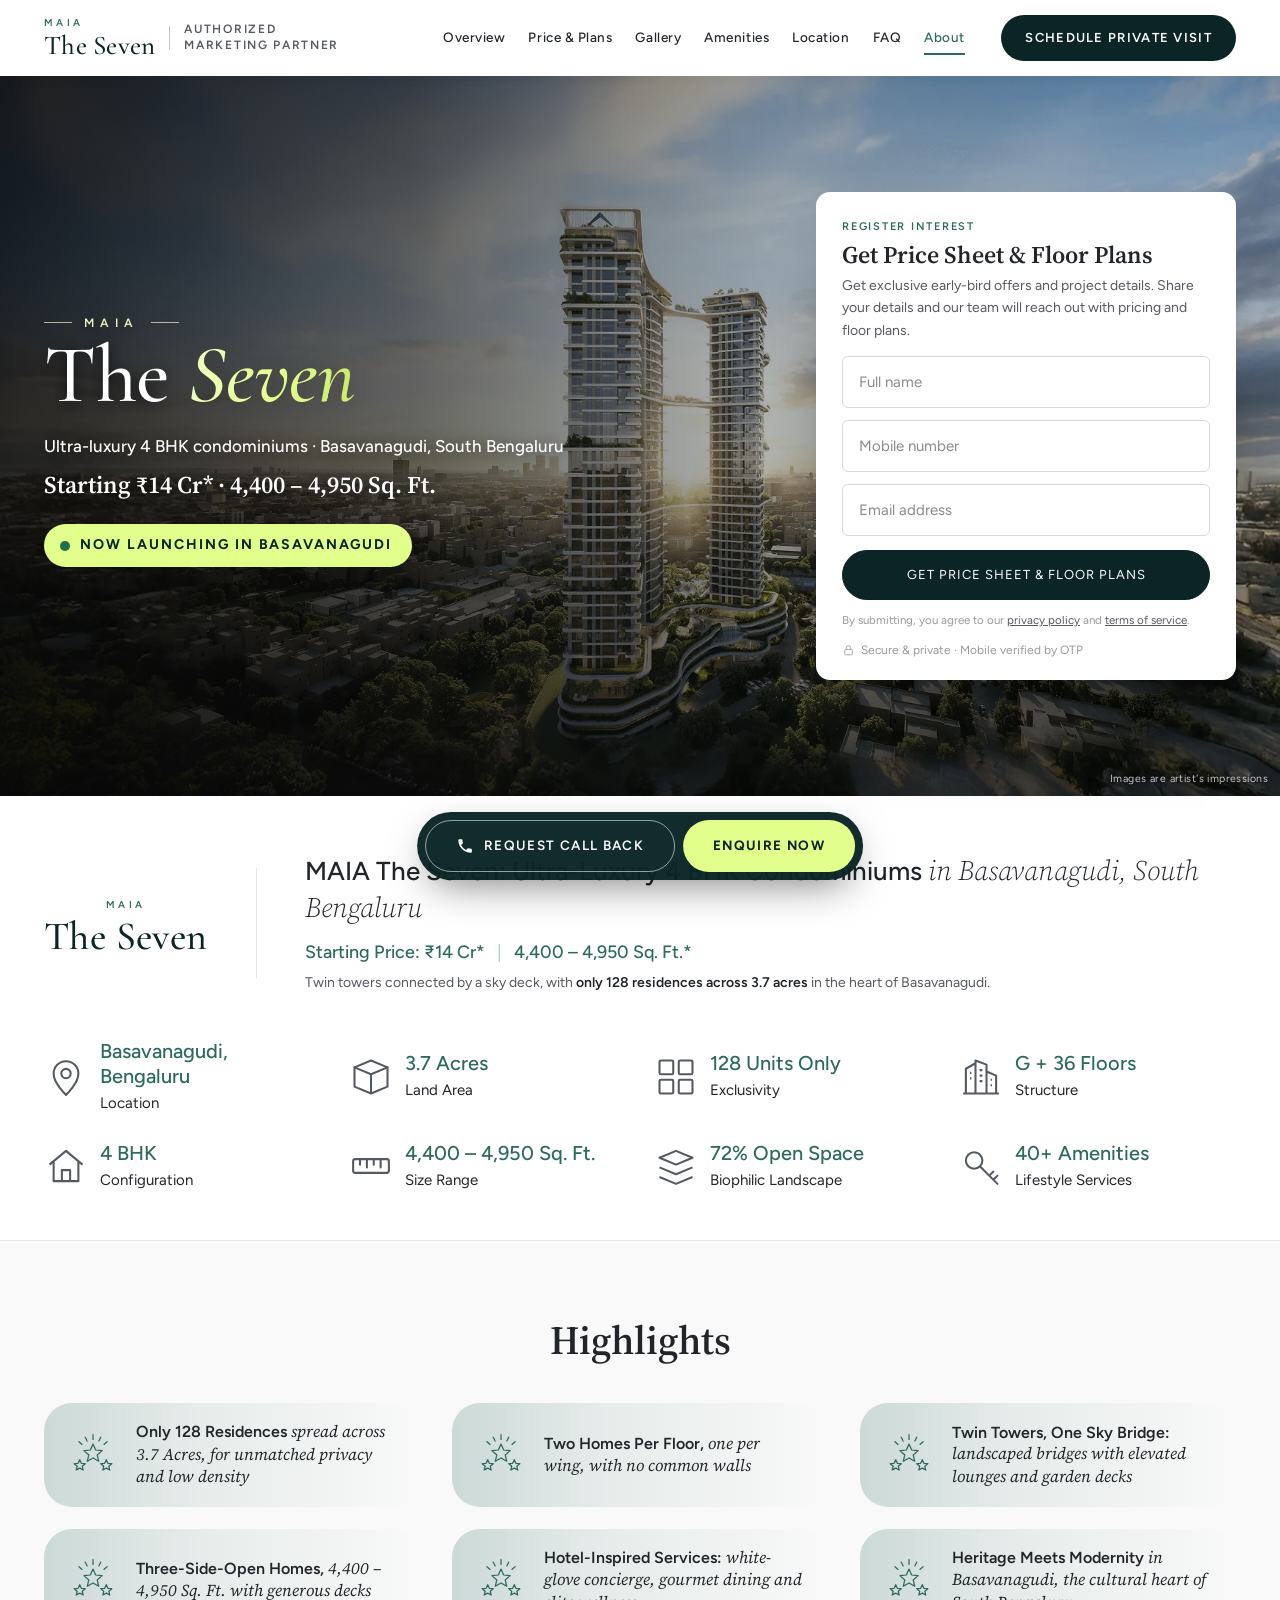
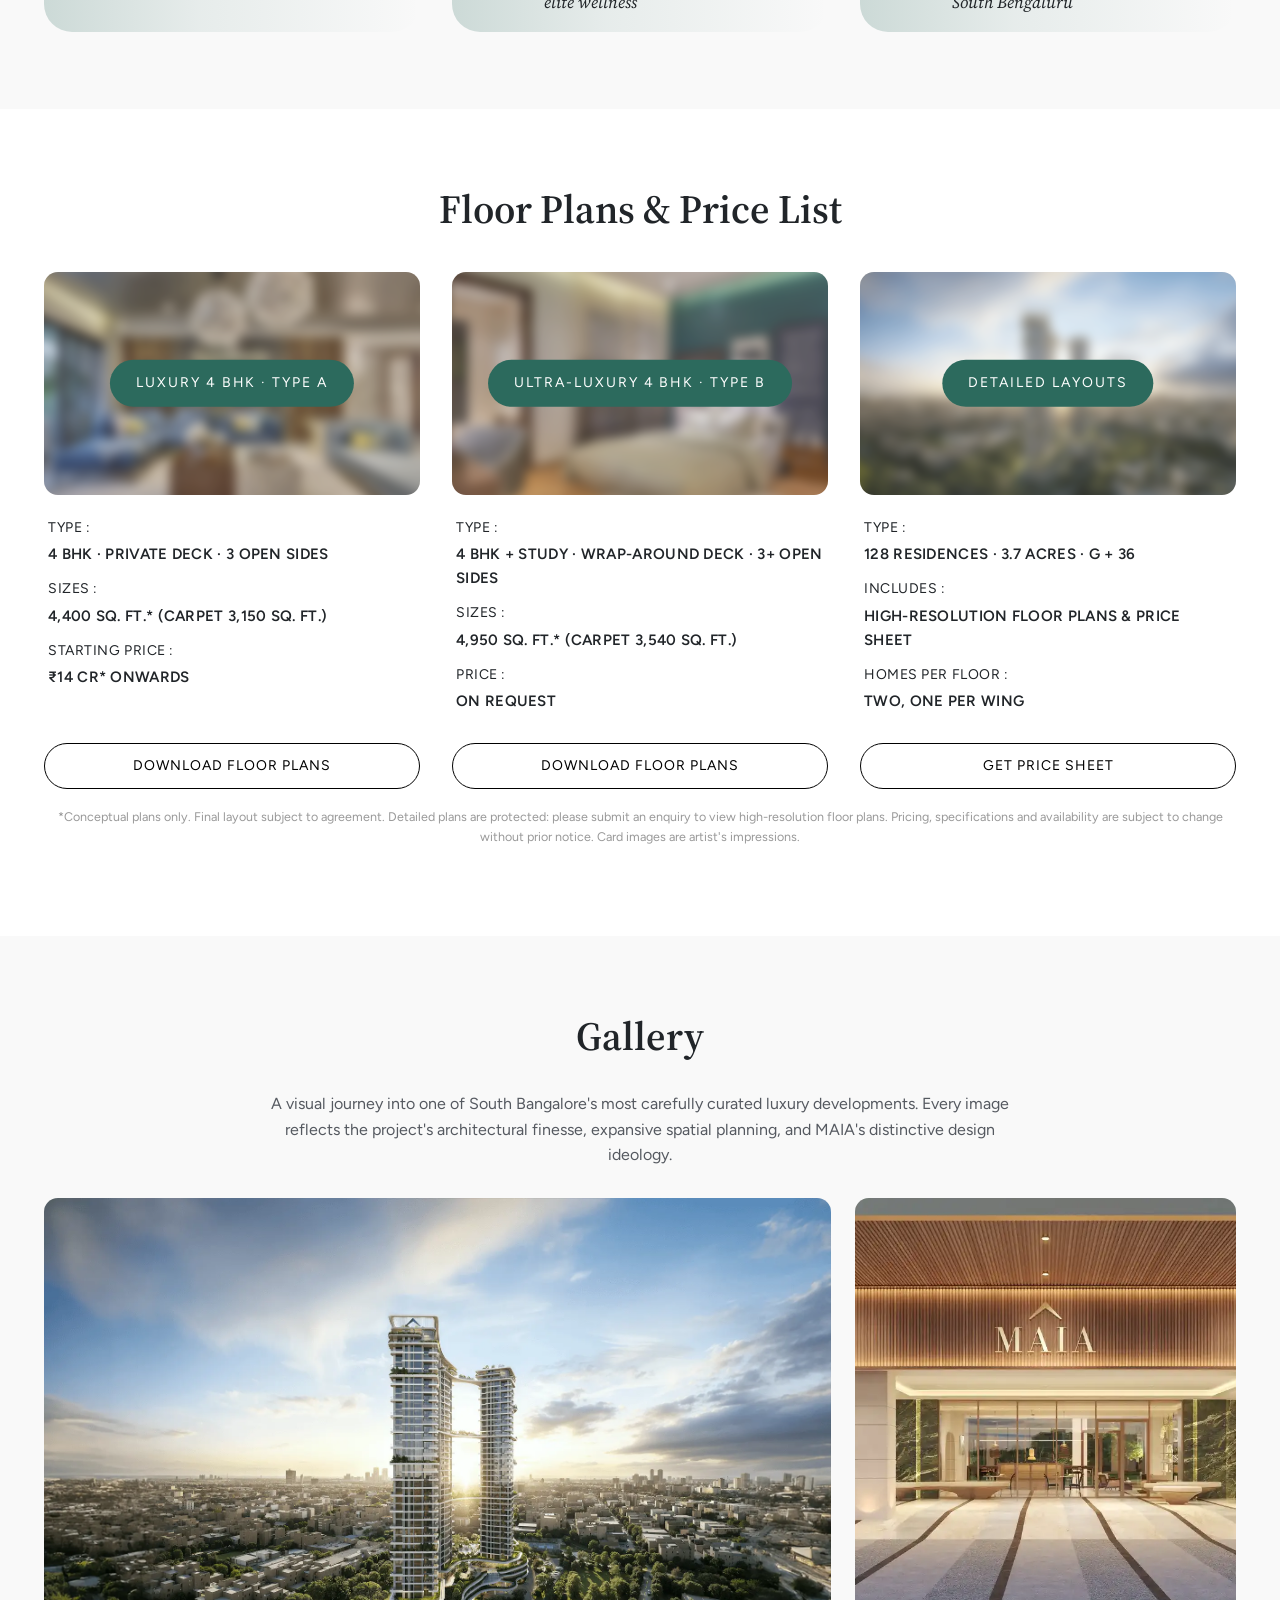
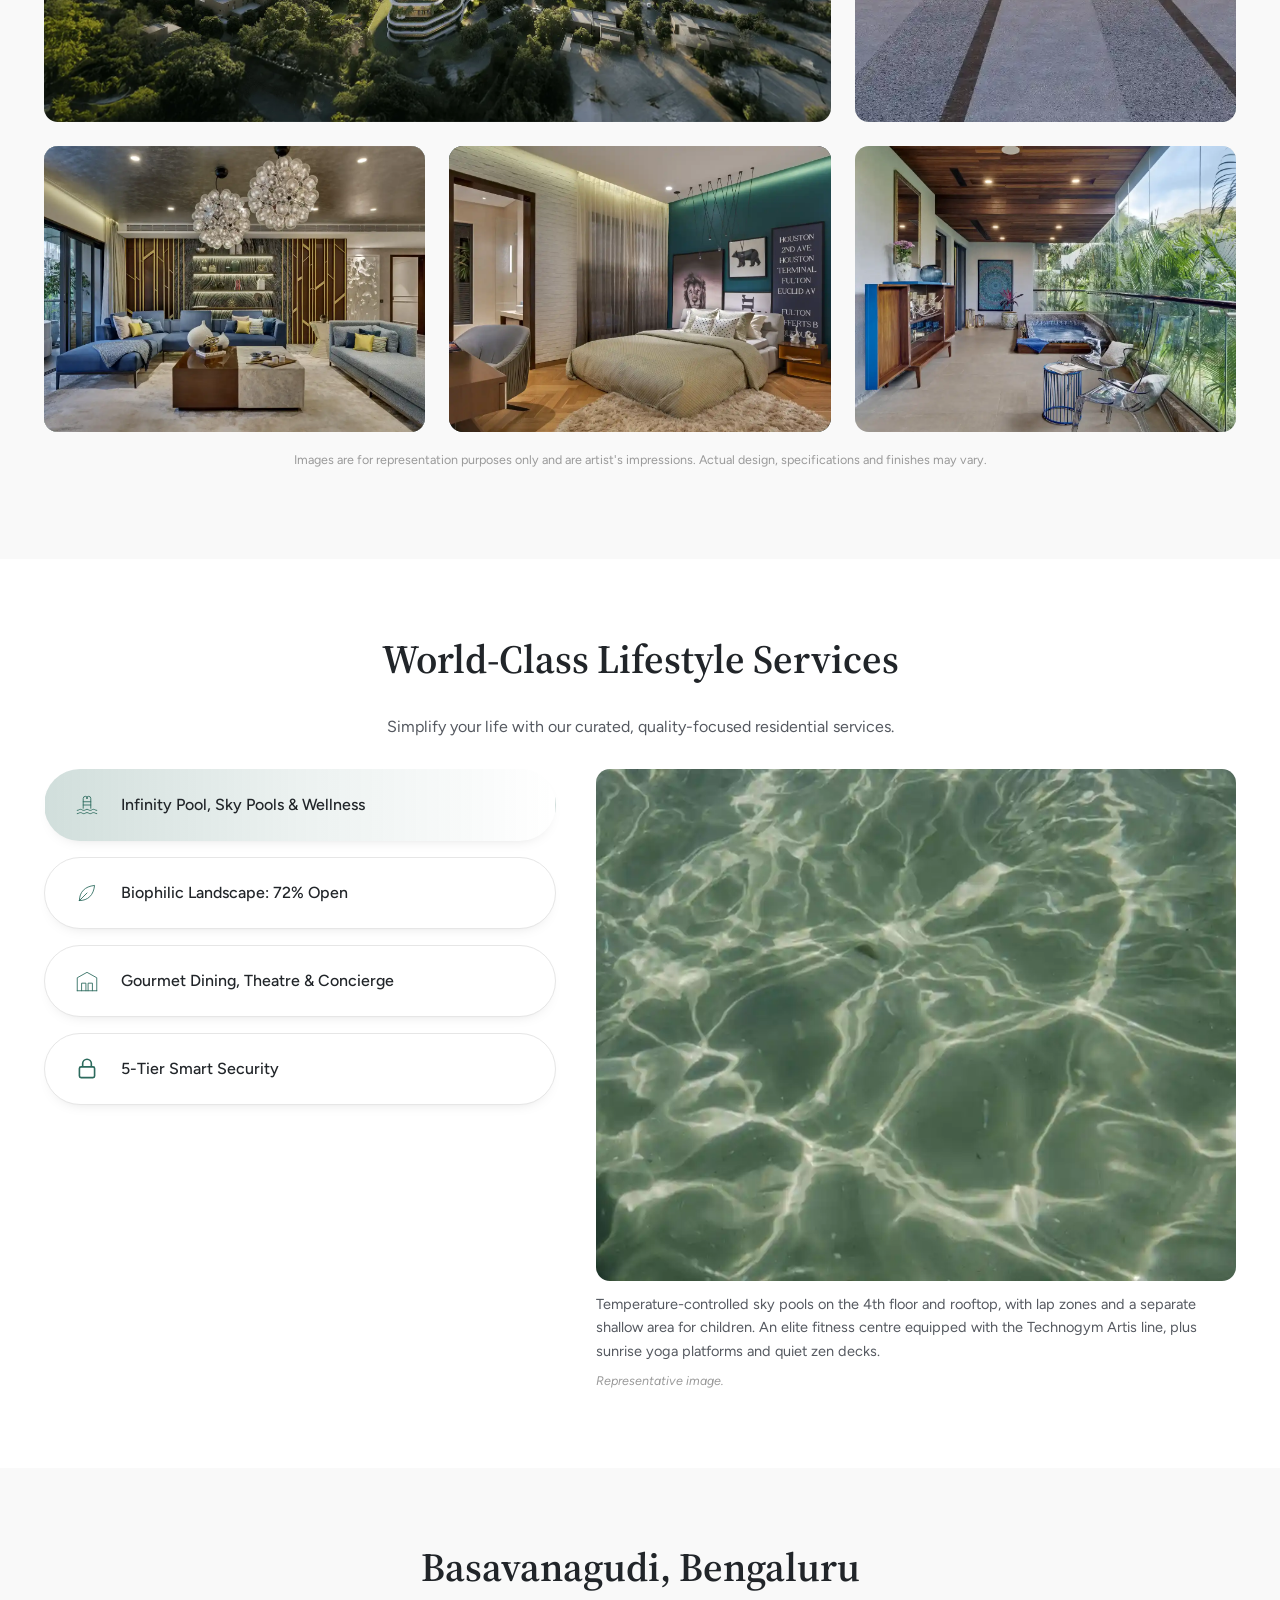
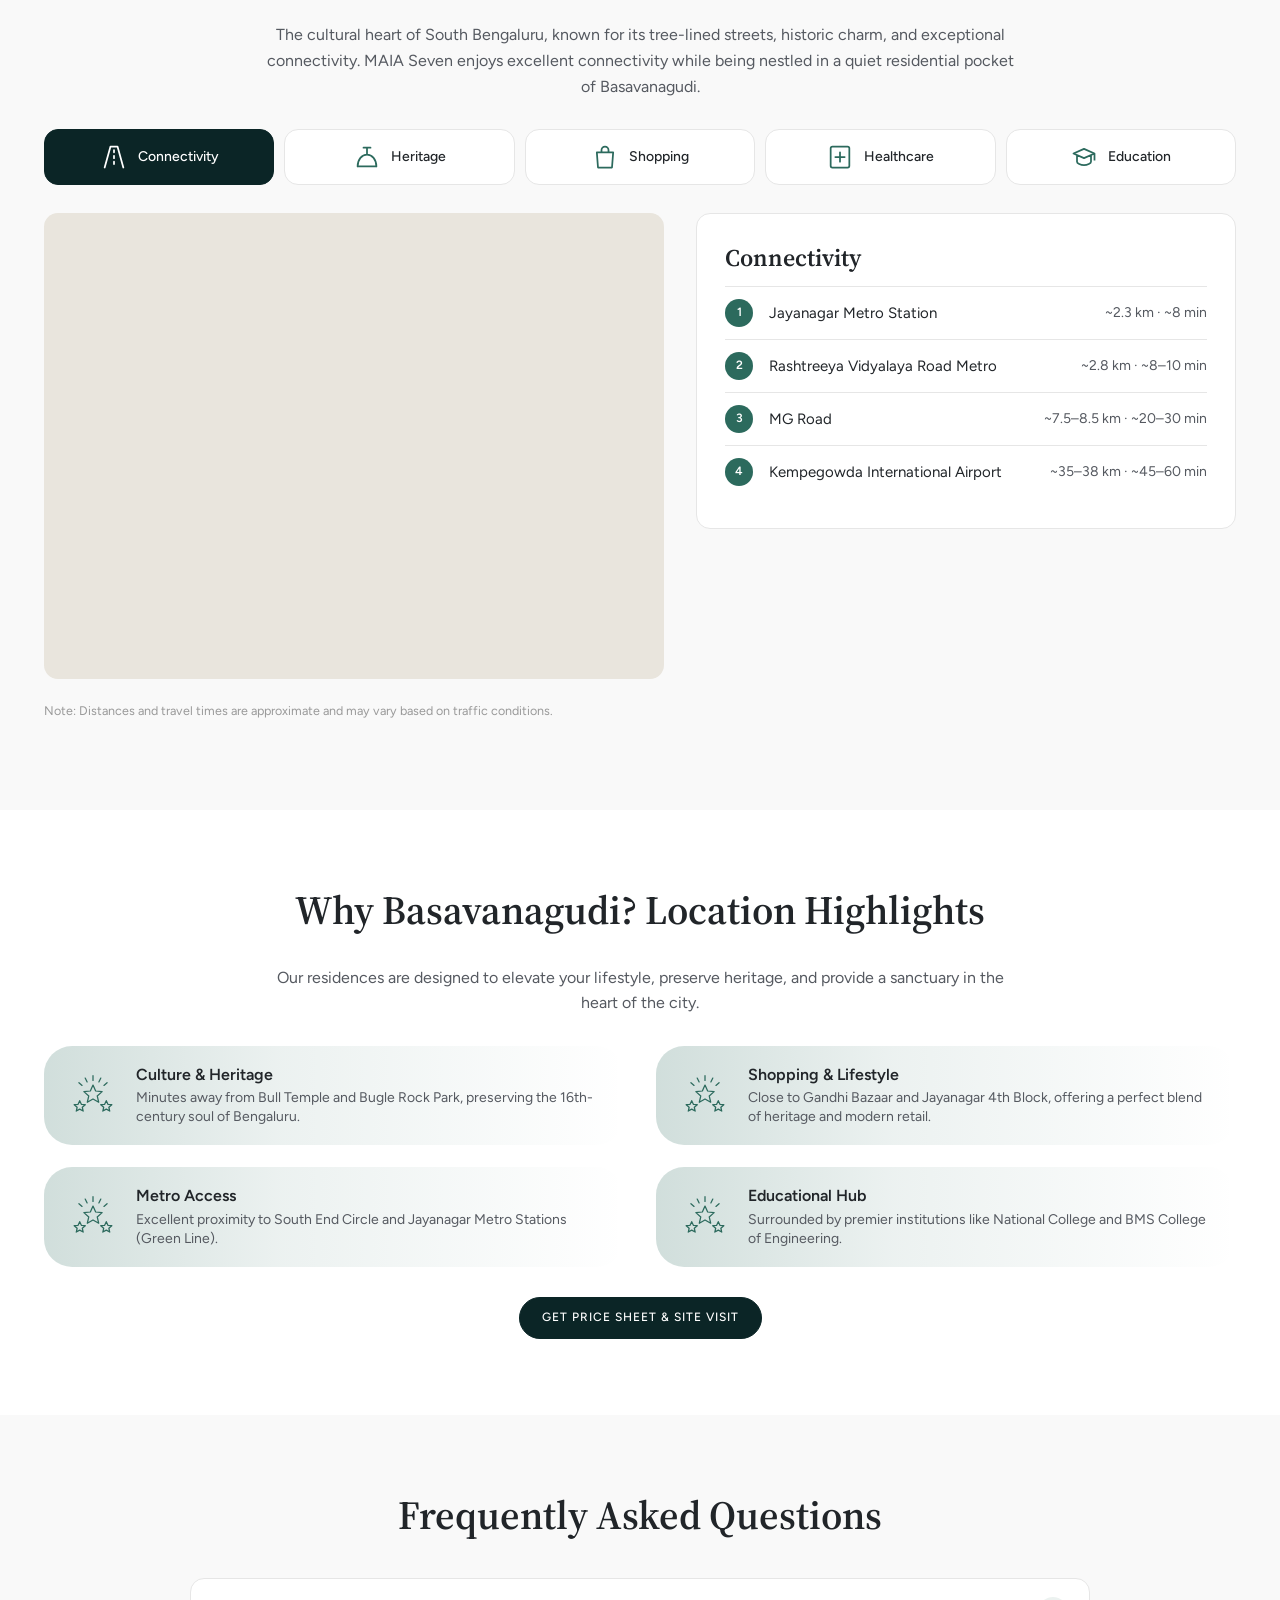
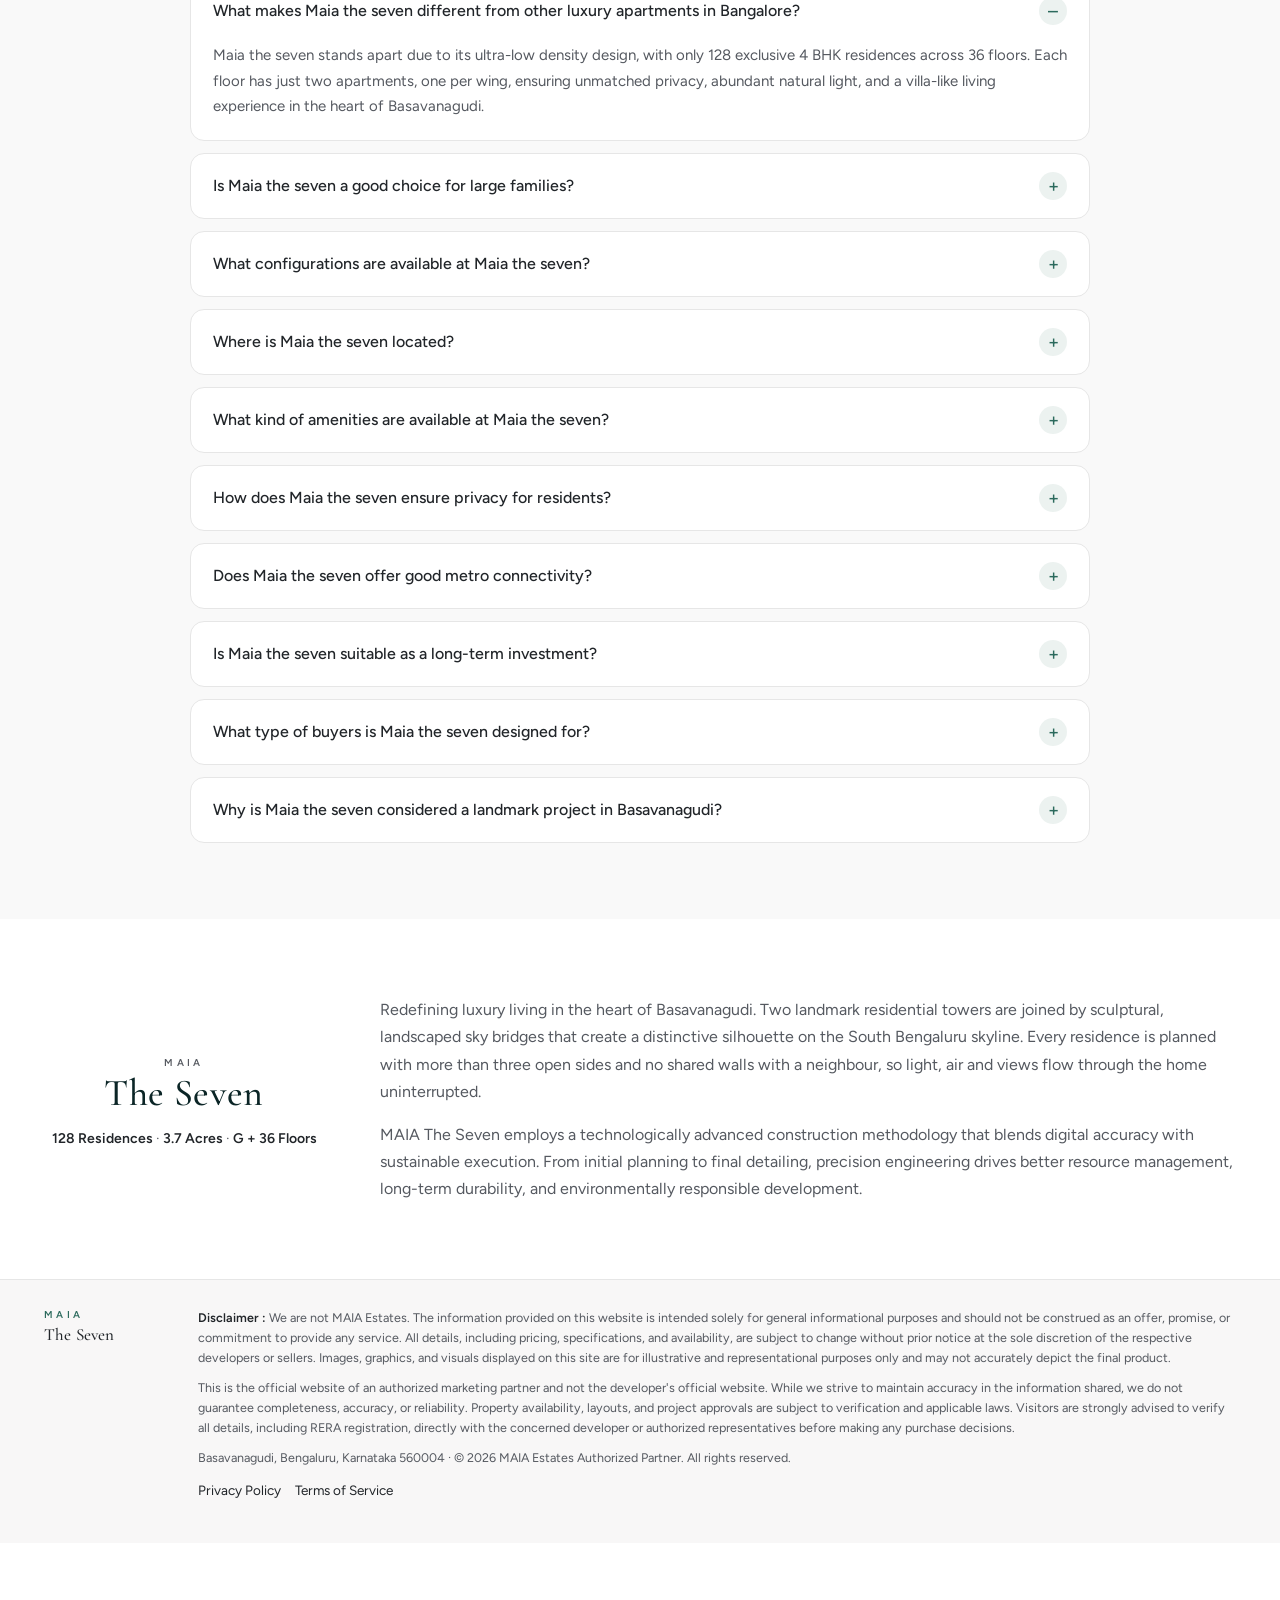
==== commit cb56ef55: "Rebuild landing page in the Prestige Springwood layout Same content, lead flow and tracking as befor" ====
--- a/index.html
+++ b/index.html
@@ -1,5 +1,5 @@
 <!DOCTYPE html>
-<html lang="en">
+<html lang="en-IN">
 <head>
   <!-- Google Tag Manager -->
 <script>(function(w,d,s,l,i){w[l]=w[l]||[];w[l].push({'gtm.start':
@@ -19,573 +19,448 @@
   gtag('config', 'AW-18435644506');
 </script>
 
-  
-  <meta charset="UTF-8" />
-  <meta name="viewport" content="width=device-width, initial-scale=1.0" />
-
-  <link rel="apple-touch-icon" sizes="180x180" href="images/apple-touch-icon.png">
-  <link rel="icon" type="image/png" sizes="32x32" href="images/favicon-32x32.png">
-  <link rel="icon" type="image/png" sizes="16x16" href="images/favicon-16x16.png">
-  <link rel="icon" type="image/png" sizes="48x48" href="images/maia-the-seven.png">
-  <link rel="shortcut icon" href="images/favicon.ico">
-  <link rel="manifest" href="site.webmanifest">
-  <meta name="theme-color" content="#1B2322" />
-
-  <title>MAIA The Seven Basavanagudi | Luxury 4 BHK in South Bangalore</title>
-  <meta name="description" content="MAIA The Seven, Basavanagudi — 128 ultra-luxury 4 BHK residences across 3.7 acres in South Bengaluru. Starting ₹14 Cr*. Register interest for early-bird offers." />
-  <meta property="og:title" content="MAIA The Seven Basavanagudi | Luxury 4 BHK in South Bangalore" />
-  <meta property="og:description" content="Ultra-luxury 4 BHK condominiums starting from ₹14 Cr*. G+36 floors, 3.7 acres, 128 units only." />
-  <meta property="og:image" content="images/og-image.jpg" />
-  <meta property="og:type" content="website" />
-
-  <!-- No analytics / conversion-tracking tags are loaded on this page by design. -->
-
-  <link rel="preconnect" href="https://fonts.googleapis.com">
-  <link rel="preconnect" href="https://fonts.gstatic.com" crossorigin>
-  <link href="https://fonts.googleapis.com/css2?family=Inter:ital,wght@0,400;0,500;0,600;0,700;0,800;1,400;1,700&display=swap" rel="stylesheet">
-
-  <link rel="stylesheet" href="css/style.css">
+<meta charset="utf-8">
+<meta name="viewport" content="width=device-width, initial-scale=1, viewport-fit=cover">
+<title>MAIA The Seven Basavanagudi | Luxury 4 BHK in South Bangalore</title>
+<meta name="description" content="MAIA The Seven, Basavanagudi — 128 ultra-luxury 4 BHK residences across 3.7 acres in South Bengaluru. Starting ₹14 Cr*. Register interest for early-bird offers.">
+<meta name="theme-color" content="#0b2526">
+<link rel="apple-touch-icon" sizes="180x180" href="images/apple-touch-icon.png">
+<link rel="icon" type="image/png" sizes="32x32" href="images/favicon-32x32.png">
+<link rel="icon" type="image/png" sizes="16x16" href="images/favicon-16x16.png">
+<link rel="icon" type="image/png" sizes="48x48" href="images/maia-the-seven.png">
+<link rel="shortcut icon" href="images/favicon.ico">
+<link rel="manifest" href="site.webmanifest">
+<meta property="og:type" content="website">
+<meta property="og:title" content="MAIA The Seven Basavanagudi | Luxury 4 BHK in South Bangalore">
+<meta property="og:description" content="Ultra-luxury 4 BHK condominiums starting from ₹14 Cr*. G+36 floors, 3.7 acres, 128 units only.">
+<meta property="og:image" content="images/hero-bg.jpg">
+<meta name="twitter:card" content="summary_large_image">
+
+<link rel="preconnect" href="https://fonts.googleapis.com">
+<link rel="preconnect" href="https://fonts.gstatic.com" crossorigin>
+<link href="https://fonts.googleapis.com/css2?family=Source+Serif+4:ital,opsz,wght@0,8..60,400;0,8..60,500;0,8..60,600;1,8..60,300;1,8..60,400&family=Figtree:wght@300;400;500;600&display=swap" rel="stylesheet">
+<link rel="preload" as="image" href="images/hero-bg.jpg">
+<link rel="stylesheet" href="css/style.css">
 </head>
+
 <body>
   <!-- Google Tag Manager (noscript) -->
 <noscript><iframe src="https://www.googletagmanager.com/ns.html?id=GTM-5FDS3XTL"
 height="0" width="0" style="display:none;visibility:hidden"></iframe></noscript>
 <!-- End Google Tag Manager (noscript) -->
 
-<!-- ============ HERO ============ -->
-<header class="hero" id="home">
-  <div class="hero__bg"><img src="images/hero-bg.jpg" alt="MAIA The Seven twin towers, Basavanagudi" fetchpriority="high" /></div>
-  <div class="hero__inner container">
-    <div class="hero__copy">
-      <span class="badge">Now Launching in Basavanagudi</span>
-      <h1 class="hero__title">MAIA<br>The Seven</h1>
-      <p class="hero__lead">Ultra-luxury 4 BHK condominiums</br>Starting from <strong>₹14 Cr*</strong>.</br>Experience the pinnacle of privacy and elegance.</p>
-      <div class="hero__actions">
-        <a href="#overview" class="btn btn--dark">Explore Project</a>
-        <a href="#pricing" class="btn btn--ghost">View Pricing</a>
-      </div>
-      <ul class="hero__stats">
-        <li><strong>4 BHK</strong><span>Configuration</span></li>
-        <li><strong>4,400+</strong><span>Sq.ft. onwards</span></li>
-        <li><strong>128</strong><span>Limited units</span></li>
-      </ul>
-    </div>
-
-    <!-- Home page form (OTP-verified) -->
-    <aside class="hero__form card-form" id="hero-form-card">
-      <h2 class="card-form__title">Register Interest</h2>
-      <p class="card-form__sub">Get exclusive early-bird offers and project details.</p>
+<svg class="sprite" width="0" height="0" aria-hidden="true" focusable="false">
+  <symbol id="i-pin" viewBox="0 0 24 24"><path d="M12 22s7-6.4 7-12a7 7 0 1 0-14 0c0 5.6 7 12 7 12z" fill="none" stroke="currentColor" stroke-width="1.5"/><circle cx="12" cy="10" r="2.6" fill="none" stroke="currentColor" stroke-width="1.5"/></symbol>
+  <symbol id="i-phone" viewBox="0 0 24 24"><path fill="currentColor" d="M6.6 10.8a15.1 15.1 0 0 0 6.6 6.6l2.2-2.2c.3-.3.7-.4 1-.2 1.1.4 2.3.6 3.6.6.6 0 1 .4 1 1V20c0 .6-.4 1-1 1A17 17 0 0 1 3 4c0-.6.4-1 1-1h3.5c.6 0 1 .4 1 1 0 1.3.2 2.5.6 3.6.1.3 0 .7-.2 1z"/></symbol>
+  <symbol id="i-wa" viewBox="0 0 24 24"><path fill="currentColor" d="M12 2a10 10 0 0 0-8.6 15.1L2 22l5-1.3A10 10 0 1 0 12 2zm0 18.2c-1.6 0-3.1-.4-4.4-1.2l-.3-.2-3 .8.8-2.9-.2-.3A8.2 8.2 0 1 1 12 20.2zm4.5-6.1c-.2-.1-1.5-.7-1.7-.8-.2-.1-.4-.1-.6.1l-.8 1c-.1.2-.3.2-.5.1a6.7 6.7 0 0 1-3.3-2.9c-.3-.4.2-.4.7-1.4.1-.2 0-.3 0-.5l-.8-1.8c-.2-.5-.4-.4-.6-.4h-.5c-.2 0-.5.1-.7.3-.2.3-.9.9-.9 2.2s.9 2.5 1 2.7c.1.2 1.8 2.8 4.4 3.9 1.6.7 2.3.8 3.1.6.5-.1 1.5-.6 1.7-1.2.2-.6.2-1.1.2-1.2-.1-.1-.3-.2-.5-.3z"/></symbol>
+  <symbol id="i-lock" viewBox="0 0 24 24"><rect x="5" y="10" width="14" height="10" rx="1.5" fill="none" stroke="currentColor" stroke-width="1.5"/><path d="M8 10V7a4 4 0 0 1 8 0v3" fill="none" stroke="currentColor" stroke-width="1.5"/></symbol>
+  <symbol id="i-check" viewBox="0 0 24 24"><circle cx="12" cy="12" r="11" fill="none" stroke="currentColor" stroke-width="1.4"/><path d="M7 12.5l3.2 3.2L17 9" fill="none" stroke="currentColor" stroke-width="1.8" stroke-linecap="round" stroke-linejoin="round"/></symbol>
+  <symbol id="i-close" viewBox="0 0 24 24"><path d="M6 6l12 12M18 6L6 18" stroke="currentColor" stroke-width="1.8" stroke-linecap="round"/></symbol>
+  <symbol id="i-school" viewBox="0 0 24 24"><path d="M3 9l9-4 9 4-9 4z M6 11v5c0 1.5 3 3 6 3s6-1.5 6-3v-5M21 9v6" fill="none" stroke="currentColor" stroke-width="1.5" stroke-linejoin="round"/></symbol>
+  <symbol id="i-hospital" viewBox="0 0 24 24"><rect x="4" y="3" width="16" height="18" rx="1.5" fill="none" stroke="currentColor" stroke-width="1.5"/><path d="M12 8v8M8 12h8" stroke="currentColor" stroke-width="1.5" stroke-linecap="round"/></symbol>
+  <symbol id="i-office" viewBox="0 0 24 24"><rect x="3" y="7" width="18" height="14" rx="1" fill="none" stroke="currentColor" stroke-width="1.5"/><path d="M8 7V4h8v3M3 12h18M12 12v9" stroke="currentColor" stroke-width="1.5"/></symbol>
+  <symbol id="i-leisure" viewBox="0 0 24 24"><path d="M4 20c0-6 3.6-10 8-10s8 4 8 10M12 10V4M9 4h6" fill="none" stroke="currentColor" stroke-width="1.5" stroke-linecap="round" stroke-linejoin="round"/><path d="M4 20h16" stroke="currentColor" stroke-width="1.5" stroke-linecap="round"/></symbol>
+  <symbol id="i-bag" viewBox="0 0 24 24"><path d="M5 8h14l-1 13H6z M9 8V6a3 3 0 0 1 6 0v2" fill="none" stroke="currentColor" stroke-width="1.5" stroke-linejoin="round"/></symbol>
+  <symbol id="i-road" viewBox="0 0 24 24"><path d="M4 21L9 3h6l5 18M12 6v2M12 11v2M12 16v2" fill="none" stroke="currentColor" stroke-width="1.5" stroke-linecap="round" stroke-linejoin="round"/></symbol>
+  <symbol id="i-stars" viewBox="0 0 64 64"><g fill="none" stroke="currentColor" stroke-width="1.6" stroke-linejoin="round" stroke-linecap="round"><path d="M32 18l3.4 7.6 8.3.8-6.3 5.5 1.9 8.1L32 35.8 24.7 40l1.9-8.1-6.3-5.5 8.3-.8z"/><path d="M15 38l2.1 4.6 5 .5-3.8 3.3 1.1 4.9L15 48.8l-4.4 2.5 1.1-4.9-3.8-3.3 5-.5zM49 38l2.1 4.6 5 .5-3.8 3.3 1.1 4.9L49 48.8l-4.4 2.5 1.1-4.9-3.8-3.3 5-.5z"/><path d="M32 6v6M22 9l2.5 5M42 9l-2.5 5M14 15l4 3.5M50 15l-4 3.5"/></g></symbol>
+  <!-- key fact icons -->
+  <symbol id="f-pin" viewBox="0 0 32 32"><g fill="none" stroke="currentColor" stroke-width="1.5" stroke-linejoin="round"><path d="M16 29s9-8.2 9-15.5a9 9 0 0 0-18 0C7 20.8 16 29 16 29z"/><circle cx="16" cy="13.5" r="3.4"/></g></symbol>
+  <symbol id="f-area" viewBox="0 0 32 32"><g fill="none" stroke="currentColor" stroke-width="1.5" stroke-linecap="round" stroke-linejoin="round"><path d="M4 9l12-5 12 5-12 5z"/><path d="M4 9v14l12 5 12-5V9M16 14v14"/></g></symbol>
+  <symbol id="f-units" viewBox="0 0 32 32"><g fill="none" stroke="currentColor" stroke-width="1.5" stroke-linejoin="round"><rect x="4" y="4" width="10" height="10" rx="1"/><rect x="18" y="4" width="10" height="10" rx="1"/><rect x="4" y="18" width="10" height="10" rx="1"/><rect x="18" y="18" width="10" height="10" rx="1"/></g></symbol>
+  <symbol id="f-tower" viewBox="0 0 32 32"><g fill="none" stroke="currentColor" stroke-width="1.5" stroke-linejoin="round"><path d="M5 28V10l7-4v22M12 28V4l8 3v21M20 28V12l7 3v13M3 28h26"/><path d="M15 11h2M15 15h2M15 19h2M8 13h1M8 17h1M23 18h1M23 22h1"/></g></symbol>
+  <symbol id="f-floors" viewBox="0 0 32 32"><g fill="none" stroke="currentColor" stroke-width="1.5" stroke-linejoin="round"><path d="M4 24l12 5 12-5M4 17l12 5 12-5M4 10l12-5 12 5-12 5z"/></g></symbol>
+  <symbol id="f-home" viewBox="0 0 32 32"><g fill="none" stroke="currentColor" stroke-width="1.5" stroke-linejoin="round"><path d="M4 15L16 5l12 10M7 13v14h18V13"/><path d="M13 27v-8h6v8"/></g></symbol>
+  <symbol id="f-crane" viewBox="0 0 32 32"><g fill="none" stroke="currentColor" stroke-width="1.5" stroke-linejoin="round" stroke-linecap="round"><path d="M9 29V5M5 29h10M9 5h19M9 9l4-4M28 5v6M26 11h4v4h-4z"/><path d="M9 13l4-4M9 17l4-4"/></g></symbol>
+  <symbol id="f-key" viewBox="0 0 32 32"><g fill="none" stroke="currentColor" stroke-width="1.5" stroke-linejoin="round" stroke-linecap="round"><circle cx="11" cy="12" r="6"/><path d="M15.5 16.5L28 29M22 23l3-3M25 26l3-3"/></g></symbol>
+  <symbol id="f-ruler" viewBox="0 0 32 32"><g fill="none" stroke="currentColor" stroke-width="1.5" stroke-linejoin="round" stroke-linecap="round"><rect x="3" y="11" width="26" height="10" rx="1.5"/><path d="M8 11v4M13 11v6M18 11v4M23 11v6"/></g></symbol>
+  <symbol id="f-cal" viewBox="0 0 32 32"><g fill="none" stroke="currentColor" stroke-width="1.5" stroke-linejoin="round"><rect x="4" y="7" width="24" height="21" rx="2"/><path d="M4 13h24M10 4v6M22 4v6"/></g></symbol>
+  <symbol id="f-doc" viewBox="0 0 32 32"><g fill="none" stroke="currentColor" stroke-width="1.5" stroke-linejoin="round"><path d="M8 3h11l7 7v19H8z M19 3v7h7"/><path d="M12 16h10M12 21h10"/></g></symbol>
+  <symbol id="f-plan" viewBox="0 0 32 32"><g fill="none" stroke="currentColor" stroke-width="1.5" stroke-linejoin="round" stroke-linecap="round"><path d="M4 5l8 3 8-3 8 3v19l-8-3-8 3-8-3z M12 8v19M20 5v19"/></g></symbol>
+  <!-- amenity icons -->
+  <symbol id="a-pool" viewBox="0 0 48 48"><g fill="none" stroke="currentColor" stroke-width="1.6" stroke-linecap="round"><path d="M17 30V12a4 4 0 0 1 8 0M31 30V12a4 4 0 0 0-8 0M17 18h14M17 24h14"/><path d="M6 34c3 0 3-2 6-2s3 2 6 2 3-2 6-2 3 2 6 2 3-2 6-2 3 2 6 2M6 40c3 0 3-2 6-2s3 2 6 2 3-2 6-2 3 2 6 2 3-2 6-2 3 2 6 2"/></g></symbol>
+  <symbol id="a-sport" viewBox="0 0 48 48"><g fill="none" stroke="currentColor" stroke-width="1.6" stroke-linecap="round"><ellipse cx="27" cy="17" rx="11" ry="13" transform="rotate(30 27 17)"/><path d="M19 29L8 42M22 9c6 2 11 8 12 15M18 13c4 1 9 5 11 11"/></g></symbol>
+  <symbol id="a-club" viewBox="0 0 48 48"><g fill="none" stroke="currentColor" stroke-width="1.6" stroke-linecap="round" stroke-linejoin="round"><path d="M6 42V18l18-10 18 10v24M6 42h36M14 42V28h8v14M26 42V28h8v14"/></g></symbol>
+  <symbol id="a-leaf" viewBox="0 0 48 48"><g fill="none" stroke="currentColor" stroke-width="1.6" stroke-linecap="round" stroke-linejoin="round"><path d="M10 38c0-16 10-26 28-28-2 18-12 28-28 28zm0 0l14-14"/></g></symbol>
+  <symbol id="a-kids" viewBox="0 0 48 48"><g fill="none" stroke="currentColor" stroke-width="1.6" stroke-linecap="round" stroke-linejoin="round"><path d="M8 42l6-28h20l6 28M14 14l20 28M34 14L14 42"/><path d="M4 42h40"/></g></symbol>
+</svg>
+<a class="skip" href="#main">Skip to content</a>
+
+<!-- ============ HEADER ============ -->
+<header class="site-header" id="top">
+  <div class="wrap header-inner">
+    <a class="brand brand-lockup" href="#top" aria-label="MAIA The Seven, authorized marketing partner, back to top">
+      <span class="wm wm-head"><small>MAIA</small><b>The Seven</b></span>
+      <span class="brand-sep" aria-hidden="true"></span>
+      <span class="brand-cp">Authorized<br>Marketing Partner</span>
+    </a>
+    <nav class="site-nav" id="site-nav" aria-label="Page sections">
+      <a href="#intro">Overview</a>
+      <a href="#pricing">Price &amp; Plans</a>
+      <a href="#gallery">Gallery</a>
+      <a href="#amenities">Amenities</a>
+      <a href="#location">Location</a>
+      <a href="#faq">FAQ</a>
+      <a href="#about">About</a>
+    </nav>
+    <button class="nav-toggle" type="button" aria-controls="site-nav" aria-expanded="false" aria-label="Open menu"><span></span><span></span><span></span></button>
+    <button class="hdr-visit js-open-enquiry" type="button" data-intent="site_visit"><span class="hv-long">Schedule Private Visit</span><span class="hv-short">Book Visit</span></button>
+  </div>
+</header>
+
+<main id="main">
+
+<!-- ============ BANNER ============ -->
+<section class="banner hero" id="hero" aria-label="MAIA The Seven">
+  <img class="hero-slide" src="images/hero-bg.jpg" width="1743" height="1160" alt="MAIA The Seven twin towers, Basavanagudi" fetchpriority="high">
+  <img class="hero-slide" src="images/gallery-lobby.jpg" width="1696" height="850" alt="MAIA entrance lobby" loading="lazy">
+  <img class="hero-slide" src="images/gallery-living.jpg" width="1403" height="964" alt="Living room of a 4 BHK residence" loading="lazy">
+  <p class="hero-rep">Images are artist's impressions</p>
+  <div class="hero-shade" aria-hidden="true"></div>
+  <div class="wrap hero-grid">
+    <div class="hero-copy">
+      <div class="hero-mark hero-lockup"><p class="sw-mark" role="img" aria-label="MAIA The Seven"><span class="sw-by" aria-hidden="true">MAIA</span><span class="sw-name" aria-hidden="true">The <i>Seven</i></span></p></div>
+      <p class="hero-line">Ultra-luxury 4 BHK condominiums · Basavanagudi, South Bengaluru</p>
+      <p class="hero-price">Starting ₹14 Cr* · 4,400 – 4,950 Sq. Ft.</p>
+      <p class="hero-eoi"><span class="hero-eoi-dot" aria-hidden="true"></span>Now Launching in Basavanagudi</p>
+    </div>
+    <div class="hero-form" id="hero-form-card">
+      <p class="hf-tag">Register Interest</p>
+      <p class="form-title">Get Price Sheet &amp; Floor Plans</p>
+      <p class="form-lede">Get exclusive early-bird offers and project details. Share your details and our team will reach out with pricing and floor plans.</p>
       <form class="lead-form" data-form="hero" novalidate>
-        <p class="lead-form__hint">Fill out the form below for exclusive project details.</p>
         <div class="lead-form__fields">
-          <label class="field">
-            <span class="field__label">Full Name</span>
-            <input type="text" name="name" placeholder="John Doe" autocomplete="name" required />
-          </label>
-          <label class="field">
-            <span class="field__label">Mobile Number</span>
-            <input type="tel" name="phone" placeholder="+91 98765 43210" inputmode="numeric" autocomplete="tel" required />
-          </label>
-          <label class="field">
-            <span class="field__label">Email Address</span>
-            <input type="email" name="email" placeholder="john@example.com" autocomplete="email" required />
-          </label>
-          <button type="submit" class="btn btn--dark btn--block">Request Information</button>
-          <p class="lead-form__secure"><svg viewBox="0 0 24 24"><path d="M12 2l8 3v6c0 5-3.5 9.4-8 11-4.5-1.6-8-6-8-11V5l8-3z"/></svg> Secure &amp; Private</p>
+          <div class="field"><label class="sr-only" for="hero-name">Full name</label><input id="hero-name" type="text" name="name" placeholder="Full name" autocomplete="name" maxlength="80" required></div>
+          <div class="field"><label class="sr-only" for="hero-phone">Mobile number</label><input id="hero-phone" type="tel" name="phone" placeholder="Mobile number" inputmode="numeric" autocomplete="tel" maxlength="16" required></div>
+          <div class="field"><label class="sr-only" for="hero-email">Email address</label><input id="hero-email" type="email" name="email" placeholder="Email address" autocomplete="email" maxlength="120" required></div>
+          <button type="submit" class="btn-outline btn-submit">Get Price Sheet &amp; Floor Plans</button>
         </div>
         <div class="otp-step" hidden></div>
         <div class="lead-form__success" hidden>
-          <div class="lead-form__success-icon"><svg viewBox="0 0 24 24"><path d="M20 6L9 17l-5-5"/></svg></div>
+          <div class="lead-form__success-icon"><svg aria-hidden="true" viewBox="0 0 24 24" width="22" height="22"><path fill="none" stroke="currentColor" stroke-width="2.4" d="M5 12.5l4.5 4.5L19 7.5"/></svg></div>
           <h3>Thank you!</h3>
           <p>Your number is verified and our team will reach out shortly with project details.</p>
         </div>
-        <p class="lead-form__legal">By submitting, you agree to our privacy policy and terms of service.</p>
+        <p class="lead-form__legal">By submitting, you agree to our <a href="privacy.html">privacy policy</a> and <a href="terms.html">terms of service</a>.</p>
       </form>
-    </aside>
-  </div>
-</header>
-
-<!-- ============ NAV ============ -->
-<nav class="nav" id="nav">
-  <div class="nav__pill">
-    <a href="#home" class="logo"><span class="logo__dot"></span>MAIA SEVEN</a>
-    <ul class="nav__links">
-      <li><a href="#home">Home</a></li>
-      <li><a href="#amenities">Amenities</a></li>
-      <li><a href="#pricing">Floor Plans</a></li>
-      <li><a href="#pricing">Pricing</a></li>
-      <li><a href="#location">Location</a></li>
-      <li><a href="#reviews">Reviews</a></li>
-      <li><a href="#overview">About</a></li>
-      <li><a href="#contact">Contact</a></li>
+      <p class="assure"><svg aria-hidden="true" width="13" height="13"><use href="#i-lock"/></svg> Secure &amp; private · Mobile verified by OTP</p>
+    </div>
+  </div>
+</section>
+
+<!-- ============ INTRO + KEY FACTS ============ -->
+<section class="intro-band" id="intro" aria-labelledby="hero-title">
+  <div class="wrap">
+    <div class="intro-top">
+      <div class="intro-logo"><span class="wm wm-intro"><small>MAIA</small><b>The Seven</b></span></div>
+      <div class="intro-text">
+        <h1 id="hero-title">MAIA The Seven: Ultra-Luxury 4 BHK Condominiums <em>in Basavanagudi, South Bengaluru</em></h1>
+        <p class="intro-price">Starting Price: ₹14 Cr* <i aria-hidden="true">|</i> 4,400 – 4,950 Sq. Ft.*</p>
+        <p class="intro-aka">Twin towers connected by a sky deck, with <strong>only 128 residences across 3.7 acres</strong> in the heart of Basavanagudi.</p>
+      </div>
+    </div>
+    <ul class="kf-grid">
+      <li><svg aria-hidden="true" width="44" height="44"><use href="#f-pin"/></svg><div><strong>Basavanagudi, Bengaluru</strong><span>Location</span></div></li>
+      <li><svg aria-hidden="true" width="44" height="44"><use href="#f-area"/></svg><div><strong>3.7 Acres</strong><span>Land Area</span></div></li>
+      <li><svg aria-hidden="true" width="44" height="44"><use href="#f-units"/></svg><div><strong>128 Units Only</strong><span>Exclusivity</span></div></li>
+      <li><svg aria-hidden="true" width="44" height="44"><use href="#f-tower"/></svg><div><strong>G + 36 Floors</strong><span>Structure</span></div></li>
+      <li><svg aria-hidden="true" width="44" height="44"><use href="#f-home"/></svg><div><strong>4 BHK</strong><span>Configuration</span></div></li>
+      <li><svg aria-hidden="true" width="44" height="44"><use href="#f-ruler"/></svg><div><strong>4,400 – 4,950 Sq. Ft.</strong><span>Size Range</span></div></li>
+      <li><svg aria-hidden="true" width="44" height="44"><use href="#f-floors"/></svg><div><strong>72% Open Space</strong><span>Biophilic Landscape</span></div></li>
+      <li><svg aria-hidden="true" width="44" height="44"><use href="#f-key"/></svg><div><strong>40+ Amenities</strong><span>Lifestyle Services</span></div></li>
     </ul>
-    <button class="btn btn--dark btn--sm" data-open-modal>Enquire Now</button>
-    <button class="nav__burger" aria-label="Open menu" aria-expanded="false"><span></span><span></span><span></span></button>
-  </div>
+  </div>
+</section>
+
+<!-- ============ HIGHLIGHTS ============ -->
+<section class="section highlights" id="highlights" aria-labelledby="hl-title">
+  <div class="wrap">
+    <h2 id="hl-title" class="display center">Highlights</h2>
+    <ul class="hl-grid">
+      <li><svg aria-hidden="true" width="58" height="58"><use href="#i-stars"/></svg><p><strong>Only 128 Residences</strong> <em>spread across 3.7 Acres, for unmatched privacy and low density</em></p></li>
+      <li><svg aria-hidden="true" width="58" height="58"><use href="#i-stars"/></svg><p><strong>Two Homes Per Floor,</strong> <em>one per wing, with no common walls</em></p></li>
+      <li><svg aria-hidden="true" width="58" height="58"><use href="#i-stars"/></svg><p><strong>Twin Towers, One Sky Bridge:</strong> <em>landscaped bridges with elevated lounges and garden decks</em></p></li>
+      <li><svg aria-hidden="true" width="58" height="58"><use href="#i-stars"/></svg><p><strong>Three-Side-Open Homes,</strong> <em>4,400 – 4,950 Sq. Ft. with generous decks</em></p></li>
+      <li><svg aria-hidden="true" width="58" height="58"><use href="#i-stars"/></svg><p><strong>Hotel-Inspired Services:</strong> <em>white-glove concierge, gourmet dining and elite wellness</em></p></li>
+      <li><svg aria-hidden="true" width="58" height="58"><use href="#i-stars"/></svg><p><strong>Heritage Meets Modernity</strong> <em>in Basavanagudi, the cultural heart of South Bengaluru</em></p></li>
+    </ul>
+  </div>
+</section>
+
+<!-- ============ FLOOR PLANS & PRICE LIST ============ -->
+<section class="section pricing" id="pricing" aria-labelledby="pricing-title">
+  <div class="wrap">
+    <h2 id="pricing-title" class="display center">Floor Plans &amp; Price List</h2>
+    <div class="fp-grid">
+      <article class="fp-card">
+        <button class="fp-img js-open-enquiry" type="button" data-intent="floor_plan" aria-label="Get the Type A floor plan">
+          <img src="images/gallery-living.jpg" width="1403" height="964" loading="lazy" decoding="async" alt="">
+          <span class="fp-pill">Luxury 4 BHK · Type A</span>
+        </button>
+        <dl class="fp-info">
+          <div><dt>Type :</dt><dd>4 BHK · Private Deck · 3 Open Sides</dd></div>
+          <div><dt>Sizes :</dt><dd>4,400 Sq. Ft.* (Carpet 3,150 Sq. Ft.)</dd></div>
+          <div><dt>Starting Price :</dt><dd>₹14 Cr* Onwards</dd></div>
+        </dl>
+        <button class="btn-outline js-open-enquiry" type="button" data-intent="floor_plan">Download Floor Plans</button>
+      </article>
+      <article class="fp-card">
+        <button class="fp-img js-open-enquiry" type="button" data-intent="floor_plan" aria-label="Get the Type B floor plan">
+          <img src="images/gallery-bedroom.jpg" width="1355" height="964" loading="lazy" decoding="async" alt="">
+          <span class="fp-pill">Ultra-Luxury 4 BHK · Type B</span>
+        </button>
+        <dl class="fp-info">
+          <div><dt>Type :</dt><dd>4 BHK + Study · Wrap-around Deck · 3+ Open Sides</dd></div>
+          <div><dt>Sizes :</dt><dd>4,950 Sq. Ft.* (Carpet 3,540 Sq. Ft.)</dd></div>
+          <div><dt>Price :</dt><dd>On Request</dd></div>
+        </dl>
+        <button class="btn-outline js-open-enquiry" type="button" data-intent="floor_plan">Download Floor Plans</button>
+      </article>
+      <article class="fp-card">
+        <button class="fp-img js-open-enquiry" type="button" data-intent="price" aria-label="Get the detailed layouts and price sheet">
+          <img src="images/hero-bg.jpg" width="1743" height="1160" loading="lazy" decoding="async" alt="">
+          <span class="fp-pill">Detailed Layouts</span>
+        </button>
+        <dl class="fp-info">
+          <div><dt>Type :</dt><dd>128 Residences · 3.7 Acres · G + 36</dd></div>
+          <div><dt>Includes :</dt><dd>High-Resolution Floor Plans &amp; Price Sheet</dd></div>
+          <div><dt>Homes Per Floor :</dt><dd>Two, One Per Wing</dd></div>
+        </dl>
+        <button class="btn-outline js-open-enquiry" type="button" data-intent="price">Get Price Sheet</button>
+      </article>
+    </div>
+    <p class="fineprint center">*Conceptual plans only. Final layout subject to agreement. Detailed plans are protected: please submit an enquiry to view high-resolution floor plans. Pricing, specifications and availability are subject to change without prior notice. Card images are artist's impressions.</p>
+  </div>
+</section>
+
+<!-- ============ GALLERY ============ -->
+<section class="section gallery-sec" id="gallery" aria-labelledby="gallery-title">
+  <div class="wrap">
+    <h2 id="gallery-title" class="display center">Gallery</h2>
+    <p class="loc-intro">A visual journey into one of South Bangalore's most carefully curated luxury developments. Every image reflects the project's architectural finesse, expansive spatial planning, and MAIA's distinctive design ideology.</p>
+    <div class="g-grid">
+      <button class="js-lightbox" type="button" data-full="images/hero-bg.jpg" data-caption="MAIA The Seven twin towers, Basavanagudi"><img src="images/hero-bg.jpg" width="1743" height="1160" loading="lazy" decoding="async" alt="MAIA The Seven twin towers, Basavanagudi"></button>
+      <button class="js-lightbox" type="button" data-full="images/gallery-lobby.jpg" data-caption="MAIA entrance lobby"><img src="images/gallery-lobby.jpg" width="1696" height="850" loading="lazy" decoding="async" alt="MAIA entrance lobby"></button>
+      <button class="js-lightbox" type="button" data-full="images/gallery-living.jpg" data-caption="Living room"><img src="images/gallery-living.jpg" width="1403" height="964" loading="lazy" decoding="async" alt="Living room"></button>
+      <button class="js-lightbox" type="button" data-full="images/gallery-bedroom.jpg" data-caption="Master bedroom"><img src="images/gallery-bedroom.jpg" width="1355" height="964" loading="lazy" decoding="async" alt="Master bedroom"></button>
+      <button class="js-lightbox" type="button" data-full="images/gallery-balcony.jpg" data-caption="Private deck"><img src="images/gallery-balcony.jpg" width="1231" height="950" loading="lazy" decoding="async" alt="Private deck"></button>
+    </div>
+    <p class="fineprint center">Images are for representation purposes only and are artist's impressions. Actual design, specifications and finishes may vary.</p>
+  </div>
+</section>
+
+<!-- ============ AMENITIES ============ -->
+<section class="section amenities" id="amenities" aria-labelledby="amenities-title">
+  <div class="wrap">
+    <h2 id="amenities-title" class="display center">World-Class Lifestyle Services</h2>
+    <p class="loc-intro">Simplify your life with our curated, quality-focused residential services.</p>
+    <div class="am-split">
+      <ul class="am-tabs" role="tablist" aria-label="Amenity groups">
+        <li><button class="am-tab is-active" type="button" role="tab" aria-selected="true" data-target="am-pool"><span class="am-ic"><svg aria-hidden="true" width="26" height="26"><use href="#a-pool"/></svg></span>Infinity Pool, Sky Pools &amp; Wellness</button></li>
+        <li><button class="am-tab" type="button" role="tab" aria-selected="false" data-target="am-green"><span class="am-ic"><svg aria-hidden="true" width="26" height="26"><use href="#a-leaf"/></svg></span>Biophilic Landscape: 72% Open</button></li>
+        <li><button class="am-tab" type="button" role="tab" aria-selected="false" data-target="am-club"><span class="am-ic"><svg aria-hidden="true" width="26" height="26"><use href="#a-club"/></svg></span>Gourmet Dining, Theatre &amp; Concierge</button></li>
+        <li><button class="am-tab" type="button" role="tab" aria-selected="false" data-target="am-secure"><span class="am-ic"><svg aria-hidden="true" width="26" height="26"><use href="#i-lock"/></svg></span>5-Tier Smart Security</button></li>
+      </ul>
+      <div class="am-panels">
+        <figure class="am-panel is-active" id="am-pool" role="tabpanel"><img src="images/feature-3.jpg" width="1200" height="800" loading="lazy" decoding="async" alt="Pool water, representative image"><figcaption>Temperature-controlled sky pools on the 4th floor and rooftop, with lap zones and a separate shallow area for children. An elite fitness centre equipped with the Technogym Artis line, plus sunrise yoga platforms and quiet zen decks. <span class="am-rep">Representative image.</span></figcaption></figure>
+        <figure class="am-panel" id="am-green" role="tabpanel" hidden><img src="images/feature-2.jpg" width="800" height="1000" loading="lazy" decoding="async" alt="Native foliage, representative image"><figcaption>Over 72% open area with native flora, vertical gardens, and oxygen-rich micro-climates designed by top-tier landscape architects. <span class="am-rep">Representative image.</span></figcaption></figure>
+        <figure class="am-panel" id="am-club" role="tabpanel" hidden><img src="images/gallery-lobby.jpg" width="1696" height="850" loading="lazy" decoding="async" alt="MAIA entrance lobby, artist's impression"><figcaption>Exclusive in-house catering with a dedicated celebrity chef, a 20-seater 4K Dolby Atmos theatre and gaming lounge, and MAIA Life white-glove concierge for travel planning, housekeeping coordination and event management. <span class="am-rep">Artist's impression, for representation purposes only.</span></figcaption></figure>
+        <figure class="am-panel" id="am-secure" role="tabpanel" hidden><img src="images/hero-bg.jpg" width="1743" height="1160" loading="lazy" decoding="async" alt="MAIA The Seven twin towers, artist's impression"><figcaption>Biometric access, AI-based perimeter surveillance, RFID vehicle tracking, and 24/7 manned security protocols. <span class="am-rep">Artist's impression, for representation purposes only.</span></figcaption></figure>
+      </div>
+    </div>
+  </div>
+</section>
+
+<!-- ============ LOCATION ============ -->
+<section class="section location" id="location" aria-labelledby="loc-title">
+  <div class="wrap">
+    <h2 id="loc-title" class="display center">Basavanagudi, Bengaluru</h2>
+    <p class="loc-intro">The cultural heart of South Bengaluru, known for its tree-lined streets, historic charm, and exceptional connectivity. MAIA Seven enjoys excellent connectivity while being nestled in a quiet residential pocket of Basavanagudi.</p>
+    <ul class="loc-tabs" role="tablist" aria-label="Landmark categories"><li><button class="loc-tab is-active" type="button" role="tab" aria-selected="true" data-target="loc-conn"><svg aria-hidden="true" width="28" height="28"><use href="#i-road"/></svg><span>Connectivity</span></button></li><li><button class="loc-tab" type="button" role="tab" aria-selected="false" data-target="loc-heritage"><svg aria-hidden="true" width="28" height="28"><use href="#i-leisure"/></svg><span>Heritage</span></button></li><li><button class="loc-tab" type="button" role="tab" aria-selected="false" data-target="loc-shop"><svg aria-hidden="true" width="28" height="28"><use href="#i-bag"/></svg><span>Shopping</span></button></li><li><button class="loc-tab" type="button" role="tab" aria-selected="false" data-target="loc-health"><svg aria-hidden="true" width="28" height="28"><use href="#i-hospital"/></svg><span>Healthcare</span></button></li><li><button class="loc-tab" type="button" role="tab" aria-selected="false" data-target="loc-edu"><svg aria-hidden="true" width="28" height="28"><use href="#i-school"/></svg><span>Education</span></button></li></ul>
+    <div class="loc-split">
+      <figure class="loc-map loc-gmap">
+        <iframe title="MAIA The Seven location map" src="https://www.google.com/maps/embed?pb=!1m18!1m12!1m3!1d3888.610820154338!2d77.5642336!3d12.9327166!2m3!1f0!2f0!3f0!3m2!1i1024!2i768!4f13.1!3m3!1m2!1s0x3bae15003d153079%3A0x66cc7465150204cf!2sMAIA%20ESTATES-%20THE%20SEVEN!5e0!3m2!1sen!2sin!4v1788499755748!5m2!1sen!2sin" loading="lazy" referrerpolicy="no-referrer-when-downgrade" allowfullscreen></iframe>
+      </figure>
+      <div class="loc-panels"><div class="loc-panel is-active" id="loc-conn" role="tabpanel"><h3>Connectivity</h3><ul class="loc-items"><li><span class="loc-no">1</span><span class="loc-name">Jayanagar Metro Station</span><span class="loc-time">~2.3 km · ~8 min</span></li><li><span class="loc-no">2</span><span class="loc-name">Rashtreeya Vidyalaya Road Metro</span><span class="loc-time">~2.8 km · ~8–10 min</span></li><li><span class="loc-no">3</span><span class="loc-name">MG Road</span><span class="loc-time">~7.5–8.5 km · ~20–30 min</span></li><li><span class="loc-no">4</span><span class="loc-name">Kempegowda International Airport</span><span class="loc-time">~35–38 km · ~45–60 min</span></li></ul></div><div class="loc-panel" id="loc-heritage" role="tabpanel" hidden><h3>Culture &amp; Heritage</h3><ul class="loc-items"><li><span class="loc-no">5</span><span class="loc-name">Bull Temple / Bugle Rock Park</span><span class="loc-time">~1.5–2.0 km · ~6–8 min</span></li><li><span class="loc-no">6</span><span class="loc-name">Lalbagh Botanical Garden</span><span class="loc-time">~3.0–3.5 km · ~8–12 min</span></li></ul></div><div class="loc-panel" id="loc-shop" role="tabpanel" hidden><h3>Shopping &amp; Lifestyle</h3><ul class="loc-items"><li><span class="loc-no">7</span><span class="loc-name">Gandhi Bazaar</span><span class="loc-time">~1.8–2.0 km · ~6–8 min</span></li><li><span class="loc-no">8</span><span class="loc-name">Jayanagar 4th Block</span><span class="loc-time">Close by</span></li></ul></div><div class="loc-panel" id="loc-health" role="tabpanel" hidden><h3>Healthcare</h3><ul class="loc-items"><li><span class="loc-no">9</span><span class="loc-name">Manipal Hospital, Jayanagar</span><span class="loc-time">~4.5–5.0 km · ~12–15 min</span></li></ul></div><div class="loc-panel" id="loc-edu" role="tabpanel" hidden><h3>Education</h3><ul class="loc-items"><li><span class="loc-no">10</span><span class="loc-name">National College</span><span class="loc-time">Nearby</span></li><li><span class="loc-no">11</span><span class="loc-name">BMS College of Engineering</span><span class="loc-time">Nearby</span></li></ul></div></div>
+    </div>
+    <p class="fineprint">Note: Distances and travel times are approximate and may vary based on traffic conditions.</p>
+  </div>
+</section>
+
+<!-- ============ WHY BASAVANAGUDI ============ -->
+<section class="section why-bagalur" id="why-basavanagudi" aria-labelledby="why-title">
+  <div class="wrap">
+    <h2 id="why-title" class="display center">Why Basavanagudi? Location Highlights</h2>
+    <p class="loc-intro">Our residences are designed to elevate your lifestyle, preserve heritage, and provide a sanctuary in the heart of the city.</p>
+    <ul class="hl-grid why-grid">
+      <li><svg aria-hidden="true" width="58" height="58"><use href="#i-stars"/></svg><div><h3><strong>Culture &amp; Heritage</strong></h3><p>Minutes away from Bull Temple and Bugle Rock Park, preserving the 16th-century soul of Bengaluru.</p></div></li>
+      <li><svg aria-hidden="true" width="58" height="58"><use href="#i-stars"/></svg><div><h3><strong>Shopping &amp; Lifestyle</strong></h3><p>Close to Gandhi Bazaar and Jayanagar 4th Block, offering a perfect blend of heritage and modern retail.</p></div></li>
+      <li><svg aria-hidden="true" width="58" height="58"><use href="#i-stars"/></svg><div><h3><strong>Metro Access</strong></h3><p>Excellent proximity to South End Circle and Jayanagar Metro Stations (Green Line).</p></div></li>
+      <li><svg aria-hidden="true" width="58" height="58"><use href="#i-stars"/></svg><div><h3><strong>Educational Hub</strong></h3><p>Surrounded by premier institutions like National College and BMS College of Engineering.</p></div></li>
+    </ul>
+    <p class="why-cta"><button class="btn js-open-enquiry" type="button" data-intent="price">Get Price Sheet &amp; Site Visit</button></p>
+  </div>
+</section>
+
+<!-- ============ FAQ ============ -->
+<section class="section faq-sec" id="faq" aria-labelledby="faq-title">
+  <div class="wrap">
+    <h2 id="faq-title" class="display center">Frequently Asked Questions</h2>
+    <div class="faq-list" data-accordion>
+      <details class="faq-item" open><summary>What makes Maia the seven different from other luxury apartments in Bangalore?</summary><p>Maia the seven stands apart due to its ultra-low density design, with only 128 exclusive 4 BHK residences across 36 floors. Each floor has just two apartments, one per wing, ensuring unmatched privacy, abundant natural light, and a villa-like living experience in the heart of Basavanagudi.</p></details>
+      <details class="faq-item"><summary>Is Maia the seven a good choice for large families?</summary><p>Yes. Every home is a spacious 4 BHK ranging from 4,400 to 4,950 sq.ft., with generous private decks, separate family and formal living zones, and staff quarters — ideal for multi-generational families who value both togetherness and privacy.</p></details>
+      <details class="faq-item"><summary>What configurations are available at Maia the seven?</summary><p>Maia the seven is a single-typology community offering only 4 BHK residences in two variants — Luxury Type A (4,400 sq.ft.) and Ultra-Luxury Type B (4,950 sq.ft.) — starting from ₹14 Cr*.</p></details>
+      <details class="faq-item"><summary>Where is Maia the seven located?</summary><p>The project is located in Basavanagudi, South Bengaluru — minutes from Bull Temple, Gandhi Bazaar, Lalbagh and the Jayanagar and South End Circle metro stations.</p></details>
+      <details class="faq-item"><summary>What kind of amenities are available at Maia the seven?</summary><p>Residents enjoy infinity and sky pools, a Technogym-equipped fitness centre, gourmet dining with a dedicated chef, yoga and zen decks, a private 4K theatre and gaming lounge, 5-tier smart security and MAIA Life concierge services, spread across 100,000+ sq.ft. of amenity space.</p></details>
+      <details class="faq-item"><summary>How does Maia the seven ensure privacy for residents?</summary><p>With just two homes per floor, no common walls between residences, private lift lobbies and over 72% open landscaped area, every home feels like an independent bungalow in the sky.</p></details>
+      <details class="faq-item"><summary>Does Maia the seven offer good metro connectivity?</summary><p>Yes. Jayanagar Metro Station is about 2.3 km away and Rashtreeya Vidyalaya Road Metro about 2.8 km, both on the Green Line, giving quick access to MG Road, Majestic and the rest of the city.</p></details>
+      <details class="faq-item"><summary>Is Maia the seven suitable as a long-term investment?</summary><p>Basavanagudi is a land-constrained heritage micro-market where new launches are rare. A 3.7-acre, 128-home development here is virtually unprecedented, making it a scarce, legacy-grade asset with strong long-term appreciation potential.</p></details>
+      <details class="faq-item"><summary>What type of buyers is Maia the seven designed for?</summary><p>It is designed for discerning end-users and HNI investors looking for a bungalow-substitute in central South Bengaluru — those who value heritage surroundings, low density and hotel-inspired living.</p></details>
+      <details class="faq-item"><summary>Why is Maia the seven considered a landmark project in Basavanagudi?</summary><p>Its scale, twin sky-bridge towers, flowing architectural signature and single-format 4 BHK inventory make it the largest ultra-luxury development the neighbourhood has seen in over a decade.</p></details>
+    </div>
+  </div>
+</section>
+
+<!-- ============ ABOUT ============ -->
+<section class="section about" id="about" aria-label="About MAIA The Seven">
+  <div class="wrap about-grid">
+    <div class="about-logo"><span class="wm wm-about"><small>MAIA</small><b>The Seven</b></span><p><strong>128 Residences</strong> · <strong>3.7 Acres</strong> · <strong>G + 36 Floors</strong></p></div>
+    <div class="about-text">
+      <p>Redefining luxury living in the heart of Basavanagudi. Two landmark residential towers are joined by sculptural, landscaped sky bridges that create a distinctive silhouette on the South Bengaluru skyline. Every residence is planned with more than three open sides and no shared walls with a neighbour, so light, air and views flow through the home uninterrupted.</p>
+      <p>MAIA The Seven employs a technologically advanced construction methodology that blends digital accuracy with sustainable execution. From initial planning to final detailing, precision engineering drives better resource management, long-term durability, and environmentally responsible development.</p>
+    </div>
+  </div>
+</section>
+
+</main>
+
+<!-- ============ FOOTER ============ -->
+<footer class="site-footer" id="contact">
+  <div class="wrap foot-grid">
+    <span class="wm wm-foot"><small>MAIA</small><b>The Seven</b></span>
+    <div class="foot-text">
+      <p class="disclaimer"><strong>Disclaimer :</strong> We are not MAIA Estates. The information provided on this website is intended solely for general informational purposes and should not be construed as an offer, promise, or commitment to provide any service. All details, including pricing, specifications, and availability, are subject to change without prior notice at the sole discretion of the respective developers or sellers. Images, graphics, and visuals displayed on this site are for illustrative and representational purposes only and may not accurately depict the final product.</p>
+      <p class="disclaimer">This is the official website of an authorized marketing partner and not the developer's official website. While we strive to maintain accuracy in the information shared, we do not guarantee completeness, accuracy, or reliability. Property availability, layouts, and project approvals are subject to verification and applicable laws. Visitors are strongly advised to verify all details, including RERA registration, directly with the concerned developer or authorized representatives before making any purchase decisions.</p>
+      <p class="disclaimer">Basavanagudi, Bengaluru, Karnataka 560004 · © 2026 MAIA Estates Authorized Partner. All rights reserved.</p>
+      <p class="foot-links"><a href="privacy.html">Privacy Policy</a><a href="terms.html">Terms of Service</a></p>
+    </div>
+  </div>
+</footer>
+
+<!-- Side tab: Enquire Now -->
+<button class="side-tab js-open-enquiry" type="button" aria-label="Enquire now"><span>Enquire Now</span></button>
+
+<!-- Sticky action bar (all devices) -->
+<nav class="action-bar is-visible" aria-label="Quick actions">
+  <button class="js-open-enquiry ab-callback" type="button" data-intent="callback"><svg aria-hidden="true" width="18" height="18"><use href="#i-phone"/></svg>Request Call Back</button>
+  <button class="js-open-enquiry ab-enquire" type="button" data-intent="general">Enquire Now</button>
 </nav>
 
-<!-- ============ QUICK FACTS ============ -->
-<section class="facts container" id="overview">
-  <div class="fact">
-    <span class="fact__icon"><svg viewBox="0 0 24 24"><path d="M3 21h18M5 21V7l7-4 7 4v14M9 21v-6h6v6"/></svg></span>
-    <span class="fact__label">Structure</span>
-    <strong class="fact__value">G + 36 Floors</strong>
-  </div>
-  <div class="fact">
-    <span class="fact__icon"><svg viewBox="0 0 24 24"><path d="M3 21L21 3M3 21v-6M3 21h6M21 3h-6M21 3v6"/></svg></span>
-    <span class="fact__label">Size Range</span>
-    <strong class="fact__value">4,400 - 4,950 sq.ft.</strong>
-  </div>
-  <div class="fact">
-    <span class="fact__icon"><svg viewBox="0 0 24 24"><path d="M12 22s7-6.5 7-12a7 7 0 10-14 0c0 5.5 7 12 7 12z"/><circle cx="12" cy="10" r="2.5"/></svg></span>
-    <span class="fact__label">Land Area</span>
-    <strong class="fact__value">3.7 Acres</strong>
-  </div>
-  <div class="fact">
-    <span class="fact__icon"><svg viewBox="0 0 24 24"><rect x="4" y="10" width="16" height="11" rx="2"/><path d="M8 10V7a4 4 0 118 0v3"/></svg></span>
-    <span class="fact__label">Exclusivity</span>
-    <strong class="fact__value">128 Units Only</strong>
-  </div>
-</section>
-
-<!-- ============ KEY BENEFITS ============ -->
-<section class="benefits container">
-  <div class="benefits__visual">
-    <div class="benefits__frame">
-      <div class="benefits__card">
-        <div class="benefits__card-head">
-          <div><span class="tiny-label">Total Residences</span><strong>128</strong></div>
-          <span class="benefits__card-icon"><svg viewBox="0 0 24 24"><path d="M3 21h18M5 21V7l7-4 7 4v14"/></svg></span>
+<!-- Enquiry popup: offer panel + OTP-verified form -->
+<div class="modal-layer" id="enquiry-modal" hidden>
+  <div class="modal" role="dialog" aria-modal="true" aria-labelledby="modal-title">
+    <button class="modal-close" type="button" aria-label="Close" data-close><svg aria-hidden="true" width="18" height="18"><use href="#i-close"/></svg></button>
+    <div class="modal-grid">
+      <aside class="modal-offer">
+        <img class="modal-photo" src="images/hero-bg.jpg" width="1743" height="1160" alt="" decoding="async">
+        <div class="modal-offer-inner">
+          <div class="modal-lockup"><p class="sw-mark sw-modal" role="img" aria-label="MAIA The Seven"><span class="sw-by" aria-hidden="true">MAIA</span><span class="sw-name" aria-hidden="true">The <i>Seven</i></span></p></div>
+          <p class="modal-eyebrow">Ultra-Luxury 4 BHK · Basavanagudi</p>
+          <h3>Get exclusive early-bird offers and project details.</h3>
+          <ul class="modal-perks">
+            <li><svg aria-hidden="true" width="18" height="18"><use href="#i-check"/></svg>Pricing for Type A &amp; Type B residences</li>
+            <li><svg aria-hidden="true" width="18" height="18"><use href="#i-check"/></svg>High-resolution floor plans</li>
+            <li><svg aria-hidden="true" width="18" height="18"><use href="#i-check"/></svg>Early-bird offers</li>
+            <li><svg aria-hidden="true" width="18" height="18"><use href="#i-check"/></svg>A private walkthrough at your convenience</li>
+          </ul>
+          <ul class="modal-trust">
+            <li><strong>128</strong>Units only</li>
+            <li><strong>3.7 Acres</strong>72% open</li>
+            <li><strong>G + 36</strong>Twin towers</li>
+          </ul>
         </div>
-        <div class="benefits__card-grid">
-          <div><span class="tiny-label">Amenities</span><strong>40+</strong></div>
-          <div><span class="tiny-label">Open Space</span><strong>72%</strong></div>
+      </aside>
+      <div class="modal-inner">
+        <p class="modal-tag">Register Interest · Starting ₹14 Cr*</p>
+        <h2 id="modal-title" class="form-title js-modal-title">Unlock price &amp; floor plans</h2>
+        <p class="form-lede">Fill out the form below for exclusive project details.</p>
+      <form class="lead-form" data-form="popup" novalidate>
+        <div class="lead-form__fields">
+          <div class="field"><label class="sr-only" for="popup-name">Full name</label><input id="popup-name" type="text" name="name" placeholder="Full name" autocomplete="name" maxlength="80" required></div>
+          <div class="field"><label class="sr-only" for="popup-phone">Mobile number</label><input id="popup-phone" type="tel" name="phone" placeholder="Mobile number" inputmode="numeric" autocomplete="tel" maxlength="16" required></div>
+          <div class="field"><label class="sr-only" for="popup-email">Email address</label><input id="popup-email" type="email" name="email" placeholder="Email address" autocomplete="email" maxlength="120" required></div>
+          <button type="submit" class="btn-outline btn-submit">Get Price Sheet &amp; Floor Plans</button>
         </div>
+        <div class="otp-step" hidden></div>
+        <div class="lead-form__success" hidden>
+          <div class="lead-form__success-icon"><svg aria-hidden="true" viewBox="0 0 24 24" width="22" height="22"><path fill="none" stroke="currentColor" stroke-width="2.4" d="M5 12.5l4.5 4.5L19 7.5"/></svg></div>
+          <h3>Thank you!</h3>
+          <p>Your number is verified and our team will reach out shortly with project details.</p>
+        </div>
+        <p class="lead-form__legal">By submitting, you agree to our <a href="privacy.html">privacy policy</a> and <a href="terms.html">terms of service</a>.</p>
+      </form>
+        <p class="assure"><svg aria-hidden="true" width="13" height="13"><use href="#i-lock"/></svg> Secure &amp; private · Mobile verified by OTP</p>
       </div>
     </div>
-    <div class="benefits__price"><strong>₹14 Cr+</strong><span>Starting Investment</span></div>
-  </div>
-  <div class="benefits__copy">
-    <h2 class="h2">Key Benefits of Choosing<br><em class="lime-italic">MAIA Seven</em></h2>
-    <p class="lead">Our residences are designed to elevate your lifestyle, preserve heritage, and provide a sanctuary in the heart of the city.</p>
-    <ul class="checklist">
-      <li><span class="check"></span><div><strong>Unmatched Privacy &amp; Low Density</strong><p>Only 128 exclusive residences spread across 3.7 acres, ensuring an unparalleled sense of space.</p></div></li>
-      <li><span class="check"></span><div><strong>Heritage Meets Modernity</strong><p>Located in Basavanagudi, blending the cultural richness of South Bangalore with ultra-modern architecture.</p></div></li>
-      <li><span class="check"></span><div><strong>Hotel-Inspired Services</strong><p>Experience white-glove concierge, gourmet dining, and elite wellness facilities at your doorstep.</p></div></li>
-    </ul>
-  </div>
-</section>
-
-<!-- ============ VISIONARY FEATURES ============ -->
-<section class="features section section--alt">
-  <div class="container">
-    <div class="section__head">
-      <h2 class="h2">Visionary Features</h2>
-      <p class="lead">Experience a blend of digital accuracy and sustainable execution in every detail.</p>
-    </div>
-    <div class="slider" data-slider>
-      <div class="slider__track">
-        <article class="slide is-active">
-          <div class="slide__img"><img src="images/feature-1.jpg" alt="Construction crane with MAIA branding" loading="lazy" /></div>
-          <div class="slide__body">
-            <span class="eyebrow eyebrow--lime"><svg viewBox="0 0 24 24"><path d="M12 22c4-4 8-8 8-13a8 8 0 10-16 0c0 5 4 9 8 13z"/></svg> Sustainable Design</span>
-            <h3>Eco-Engineered Construction</h3>
-            <p>MAIA The Seven employs a technologically advanced construction methodology that blends digital accuracy with sustainable execution. This system minimizes unnecessary material use while enhancing structural integrity at every stage. From initial planning to final detailing, precision engineering drives better resource management, long-term durability, and environmentally responsible development. The result is a structure that is both future-ready and deeply aligned with eco-conscious building principles.</p>
-          </div>
-        </article>
-        <article class="slide">
-          <div class="slide__img"><img src="images/feature-2.jpg" alt="Landscaped sky bridge between towers" loading="lazy" /></div>
-          <div class="slide__body">
-            <span class="eyebrow eyebrow--lime"><svg viewBox="0 0 24 24"><path d="M3 12h18M12 3v18"/></svg> Signature Architecture</span>
-            <h3>Twin Towers, One Sky Bridge</h3>
-            <p>Two landmark residential towers are joined by sculptural, landscaped sky bridges that create a distinctive silhouette on the South Bengaluru skyline. The bridges double as elevated lounges and garden decks, giving residents a shared vantage point over the tree-lined streets of Basavanagudi while keeping each wing private and self-contained.</p>
-          </div>
-        </article>
-        <article class="slide">
-          <div class="slide__img"><img src="images/feature-3.jpg" alt="Open-plan 4 BHK residence interior" loading="lazy" /></div>
-          <div class="slide__body">
-            <span class="eyebrow eyebrow--lime"><svg viewBox="0 0 24 24"><rect x="3" y="3" width="18" height="18" rx="3"/><path d="M3 12h18M12 3v18"/></svg> Spatial Clarity</span>
-            <h3>Three-Side-Open, No Common Walls</h3>
-            <p>Every residence is planned with more than three open sides and no shared walls with a neighbour, so light, air and views flow through the home uninterrupted. Expansive 4,400–4,950 sq.ft. layouts with generous decks bring the openness of a bungalow to a secure, high-rise address.</p>
-          </div>
-        </article>
-      </div>
-      <div class="slider__controls">
-        <button class="slider__btn" data-prev aria-label="Previous"><svg viewBox="0 0 24 24"><path d="M15 6l-6 6 6 6"/></svg></button>
-        <button class="slider__btn" data-next aria-label="Next"><svg viewBox="0 0 24 24"><path d="M9 6l6 6-6 6"/></svg></button>
-      </div>
-      <div class="slider__dots" data-dots></div>
-    </div>
-  </div>
-</section>
-
-<!-- ============ GALLERY ============ -->
-<section class="gallery section" id="gallery">
-  <div class="container">
-    <div class="section__head">
-      <h2 class="h2">Project Gallery</h2>
-      <p class="lead">The Gallery at MAIA Seven, Basavanagudi, offers a visual journey into one of South Bangalore's most carefully curated luxury developments. Every image reflects the project's architectural finesse, expansive spatial planning, and MAIA's distinctive design ideology.</p>
-    </div>
-    <div class="gallery__grid">
-      <figure class="gallery__item gallery__item--lg"><img src="images/gallery-lobby.jpg" alt="MAIA entrance lobby" loading="lazy"></figure>
-      <figure class="gallery__item"><img src="images/gallery-bedroom.jpg" alt="Master bedroom" loading="lazy"></figure>
-      <figure class="gallery__item"><img src="images/gallery-living.jpg" alt="Living room" loading="lazy"></figure>
-      <figure class="gallery__item"><img src="images/gallery-balcony.jpg" alt="Private deck" loading="lazy"></figure>
-      <figure class="gallery__item gallery__item--wide"><img src="images/gallery-entrance.jpg" alt="MAIA entrance drive" loading="lazy"></figure>
-    </div>
-  </div>
-</section>
-
-<!-- ============ AMENITIES ============ -->
-<section class="amenities section section--dark" id="amenities">
-  <div class="container">
-    <div class="section__head">
-      <h2 class="h2">World-Class Lifestyle Services</h2>
-      <p class="lead">Simplify your life with our curated, quality-focused residential services.</p>
-    </div>
-    <div class="amenities__grid">
-      <button class="amenity" data-open-modal>
-        <span class="amenity__icon"><svg viewBox="0 0 24 24"><path d="M2 8c2-2 4-2 6 0s4 2 6 0 4-2 6 0M2 13c2-2 4-2 6 0s4 2 6 0 4-2 6 0M2 18c2-2 4-2 6 0s4 2 6 0 4-2 6 0"/></svg></span>
-        <span class="amenity__arrow"><svg viewBox="0 0 24 24"><path d="M7 17L17 7M9 7h8v8"/></svg></span>
-        <strong>Infinity Pool &amp; Sky Pools</strong>
-        <p>Temperature-controlled sky pools on the 4th floor and rooftop, featuring lap zones and a separate shallow area for children.</p>
-      </button>
-      <button class="amenity" data-open-modal>
-        <span class="amenity__icon"><svg viewBox="0 0 24 24"><path d="M5 3v7a3 3 0 006 0V3M8 3v18M17 3c-2 0-3 2-3 5v3h3v10"/></svg></span>
-        <span class="amenity__arrow"><svg viewBox="0 0 24 24"><path d="M7 17L17 7M9 7h8v8"/></svg></span>
-        <strong>Gourmet Dining &amp; Chef</strong>
-        <p>Exclusive in-house catering with a dedicated celebrity chef for private events and daily nutritional meals for residents.</p>
-      </button>
-      <button class="amenity" data-open-modal>
-        <span class="amenity__icon"><svg viewBox="0 0 24 24"><circle cx="12" cy="8" r="4"/><circle cx="8" cy="14" r="4"/><circle cx="16" cy="14" r="4"/></svg></span>
-        <span class="amenity__arrow"><svg viewBox="0 0 24 24"><path d="M7 17L17 7M9 7h8v8"/></svg></span>
-        <strong>Biophilic Landscape</strong>
-        <p>Over 72% open area with native flora, vertical gardens, and oxygen-rich micro-climates designed by top-tier landscape architects.</p>
-      </button>
-      <button class="amenity" data-open-modal>
-        <span class="amenity__icon"><svg viewBox="0 0 24 24"><path d="M6 6l12 12M4 8l4-4M16 20l4-4M3 5l2-2M19 21l2-2"/></svg></span>
-        <span class="amenity__arrow"><svg viewBox="0 0 24 24"><path d="M7 17L17 7M9 7h8v8"/></svg></span>
-        <strong>Elite Fitness Center</strong>
-        <p>State-of-the-art gym equipped with Technogym Artis line, dedicated cross-fit zones, and professional strength training equipment.</p>
-      </button>
-      <button class="amenity" data-open-modal>
-        <span class="amenity__icon"><svg viewBox="0 0 24 24"><rect x="4" y="4" width="6" height="6" rx="1"/><rect x="14" y="4" width="6" height="6" rx="1"/><rect x="4" y="14" width="6" height="6" rx="1"/><rect x="14" y="14" width="6" height="6" rx="1"/></svg></span>
-        <span class="amenity__arrow"><svg viewBox="0 0 24 24"><path d="M7 17L17 7M9 7h8v8"/></svg></span>
-        <strong>Yoga &amp; Zen Decks</strong>
-        <p>Sunrise yoga platforms and quiet meditation zones with bamboo screening and ambient water features for spiritual well-being.</p>
-      </button>
-      <button class="amenity" data-open-modal>
-        <span class="amenity__icon"><svg viewBox="0 0 24 24"><path d="M6 4l14 8-14 8z"/></svg></span>
-        <span class="amenity__arrow"><svg viewBox="0 0 24 24"><path d="M7 17L17 7M9 7h8v8"/></svg></span>
-        <strong>Private Theatre &amp; Gaming</strong>
-        <p>A 20-seater 4K Dolby Atmos home theatre and a high-tech gaming lounge with VR capabilities and classic billiards.</p>
-      </button>
-      <button class="amenity" data-open-modal>
-        <span class="amenity__icon"><svg viewBox="0 0 24 24"><path d="M12 2l8 3v6c0 5-3.5 9.4-8 11-4.5-1.6-8-6-8-11V5l8-3z"/></svg></span>
-        <span class="amenity__arrow"><svg viewBox="0 0 24 24"><path d="M7 17L17 7M9 7h8v8"/></svg></span>
-        <strong>5-Tier Smart Security</strong>
-        <p>Biometric access, AI-based perimeter surveillance, RFID vehicle tracking, and 24/7 manned security protocols.</p>
-      </button>
-      <button class="amenity" data-open-modal>
-        <span class="amenity__icon"><svg viewBox="0 0 24 24"><circle cx="10" cy="8" r="4"/><path d="M3 21c0-4 3-7 7-7 1.5 0 3 .5 4 1M16 19l2 2 4-4"/></svg></span>
-        <span class="amenity__arrow"><svg viewBox="0 0 24 24"><path d="M7 17L17 7M9 7h8v8"/></svg></span>
-        <strong>MAIA Life Concierge</strong>
-        <p>White-glove concierge services including travel planning, housekeeping coordination, and event management.</p>
-      </button>
-    </div>
-  </div>
-</section>
-
-<!-- ============ LOCATION ============ -->
-<section class="location section" id="location">
-  <div class="container">
-    <div class="section__head">
-      <h2 class="h2">Basavanagudi, Bengaluru</h2>
-      <p class="lead">The cultural heart of South Bengaluru, known for its tree-lined streets, historic charm, and exceptional connectivity.</p>
-    </div>
-    <div class="location__grid">
-      <div class="location__map">
-        <iframe title="MAIA The Seven location map" src="https://www.google.com/maps/embed?pb=!1m18!1m12!1m3!1d3888.610820154338!2d77.5642336!3d12.9327166!2m3!1f0!2f0!3f0!3m2!1i1024!2i768!4f13.1!3m3!1m2!1s0x3bae15003d153079%3A0x66cc7465150204cf!2sMAIA%20ESTATES-%20THE%20SEVEN!5e0!3m2!1sen!2sin!4v1788499755748!5m2!1sen!2sin" loading="lazy" referrerpolicy="no-referrer-when-downgrade" allowfullscreen></iframe>
-      </div>
-      <div class="location__highlights">
-        <h3 class="h3">Location Highlights</h3>
-        <div class="highlights">
-          <div class="highlight">
-            <span class="highlight__icon"><svg viewBox="0 0 24 24"><path d="M12 22c4-4 8-8 8-13a8 8 0 10-16 0c0 5 4 9 8 13z"/></svg></span>
-            <strong>Culture &amp; Heritage</strong>
-            <p>Minutes away from Bull Temple and Bugle Rock Park, preserving the 16th-century soul of Bengaluru.</p>
-          </div>
-          <div class="highlight">
-            <span class="highlight__icon"><svg viewBox="0 0 24 24"><path d="M6 7h12l1 14H5zM9 7V5a3 3 0 016 0v2"/></svg></span>
-            <strong>Shopping &amp; Lifestyle</strong>
-            <p>Close to Gandhi Bazaar and Jayanagar 4th Block, offering a perfect blend of heritage and modern retail.</p>
-          </div>
-          <div class="highlight">
-            <span class="highlight__icon"><svg viewBox="0 0 24 24"><circle cx="12" cy="12" r="9"/><circle cx="12" cy="12" r="3"/></svg></span>
-            <strong>Metro Access</strong>
-            <p>Excellent proximity to South End Circle and Jayanagar Metro Stations (Green Line).</p>
-          </div>
-          <div class="highlight">
-            <span class="highlight__icon"><svg viewBox="0 0 24 24"><path d="M2 9l10-5 10 5-10 5z"/><path d="M6 12v5c3 2 9 2 12 0v-5"/></svg></span>
-            <strong>Educational Hub</strong>
-            <p>Surrounded by premier institutions like National College and BMS College of Engineering.</p>
-          </div>
-        </div>
-      </div>
-    </div>
-
-    <div class="distances">
-      <div class="distances__head">MAIA Seven enjoys excellent connectivity while being nestled in a quiet residential pocket of Basavanagudi.</div>
-      <table class="distances__table">
-        <thead><tr><th>Landmark</th><th>Approx. Distance</th><th>Travel Time</th></tr></thead>
-        <tbody>
-          <tr><td>Jayanagar Metro Station</td><td>~2.3 km</td><td><span class="time">~8 min</span></td></tr>
-          <tr><td>Rashtreeya Vidyalaya Road Metro</td><td>~2.8 km</td><td><span class="time">~8–10 min</span></td></tr>
-          <tr><td>Gandhi Bazaar</td><td>~1.8–2.0 km</td><td><span class="time">~6–8 min</span></td></tr>
-          <tr><td>Lalbagh Botanical Garden</td><td>~3.0–3.5 km</td><td><span class="time">~8–12 min</span></td></tr>
-          <tr><td>Bull Temple / Bugle Rock Park</td><td>~1.5–2.0 km</td><td><span class="time">~6–8 min</span></td></tr>
-          <tr><td>Manipal Hospital, Jayanagar</td><td>~4.5–5.0 km</td><td><span class="time">~12–15 min</span></td></tr>
-          <tr><td>MG Road</td><td>~7.5–8.5 km</td><td><span class="time">~20–30 min</span></td></tr>
-          <tr><td>Kempegowda International Airport</td><td>~35–38 km</td><td><span class="time">~45–60 min</span></td></tr>
-        </tbody>
-      </table>
-      <p class="distances__note">Note: Distances and travel times are approximate and may vary based on traffic conditions.</p>
-    </div>
-  </div>
-</section>
-
-<!-- ============ PLANS & PRICING ============ -->
-<section class="plans section" id="pricing">
-  <div class="container">
-    <div class="section__head">
-      <h2 class="h2">Plans &amp; Pricing</h2>
-      <p class="lead">Explore our exclusive 4 BHK configurations designed for ultimate luxury.</p>
-    </div>
-    <div class="plans__grid">
-      <div class="plans__main">
-        <div class="plans__bar">
-          <div class="seg" role="tablist">
-            <button class="seg__btn is-active" data-view="plans" role="tab">Floor Plans</button>
-            <button class="seg__btn" data-view="comparison" role="tab">Comparison</button>
-          </div>
-          <button class="plans__detailed" data-open-modal>Detailed Layouts <svg viewBox="0 0 24 24"><path d="M5 12h14M13 6l6 6-6 6"/></svg></button>
-        </div>
-
-        <div class="plans__viewer" data-view-panel="plans">
-          <div class="plans__tabs">
-            <button class="plans__tab is-active" data-plan="a">Luxury 4 BHK (Type A)</button>
-            <button class="plans__tab" data-plan="b">Ultra-Luxury 4 BHK (Type B)</button>
-          </div>
-          <div class="plans__stage">
-            <div class="plans__meta" data-plan-meta>
-              <span class="tiny-label">Super Built-Up Area</span><strong data-sba>4,400 Sq.Ft</strong>
-              <span class="tiny-label">Carpet Area</span><strong data-carpet>3,150 Sq.Ft</strong>
-            </div>
-            <div class="plans__canvas" data-plan-canvas>
-              <img src="images/floor-plan-a.jpg" alt="Type A floor plan (protected)" data-plan-img />
-              <div class="plans__lock">
-                <svg viewBox="0 0 24 24"><rect x="5" y="11" width="14" height="10" rx="2"/><path d="M8 11V7a4 4 0 018 0v4"/></svg>
-                <span class="tiny-label">Detailed Plan Protected</span>
-                <p>Please submit an enquiry to view High-Resolution Floor Plans</p>
-              </div>
-            </div>
-            <div class="plans__zoom">
-              <button data-zoom="in" aria-label="Zoom in"><svg viewBox="0 0 24 24"><circle cx="11" cy="11" r="7"/><path d="M21 21l-4.5-4.5M8 11h6M11 8v6"/></svg></button>
-              <button data-zoom="out" aria-label="Zoom out"><svg viewBox="0 0 24 24"><circle cx="11" cy="11" r="7"/><path d="M21 21l-4.5-4.5M8 11h6"/></svg></button>
-              <button data-zoom="reset" aria-label="Reset"><svg viewBox="0 0 24 24"><path d="M12 2v4M12 18v4M2 12h4M18 12h4M12 6l-3 3M12 6l3 3M12 18l-3-3M12 18l3-3M6 12l3-3M6 12l3 3M18 12l-3-3M18 12l-3 3"/></svg></button>
-            </div>
-          </div>
-        </div>
-
-        <div class="plans__viewer" data-view-panel="comparison" hidden>
-          <table class="compare">
-            <thead><tr><th>Specification</th><th>Type A</th><th>Type B</th></tr></thead>
-            <tbody>
-              <tr><td>Configuration</td><td>4 BHK</td><td>4 BHK + Study</td></tr>
-              <tr><td>Super Built-Up Area</td><td>4,400 Sq.Ft</td><td>4,950 Sq.Ft</td></tr>
-              <tr><td>Carpet Area</td><td>3,150 Sq.Ft</td><td>3,540 Sq.Ft</td></tr>
-              <tr><td>Private Deck</td><td>Yes</td><td>Yes, wrap-around</td></tr>
-              <tr><td>Open Sides</td><td>3</td><td>3+</td></tr>
-              <tr><td>Starting Price</td><td>₹14 Cr*</td><td>On request</td></tr>
-            </tbody>
-          </table>
-        </div>
-      </div>
-
-      <!-- Floor plan request form (OTP-verified) -->
-      <aside class="plans__form card-form card-form--center">
-        <h3 class="card-form__title">Floor Plan Request</h3>
-        <p class="card-form__sub">Fill out the form below for exclusive project details.</p>
-        <form class="lead-form" data-form="floorplan" novalidate>
-          <div class="lead-form__fields">
-            <label class="field"><span class="field__label">Full Name</span><input type="text" name="name" placeholder="John Doe" autocomplete="name" required /></label>
-            <label class="field"><span class="field__label">Mobile Number</span><input type="tel" name="phone" placeholder="+91 98765 43210" inputmode="numeric" autocomplete="tel" required /></label>
-            <label class="field"><span class="field__label">Email Address</span><input type="email" name="email" placeholder="john@example.com" autocomplete="email" required /></label>
-            <button type="submit" class="btn btn--dark btn--block">Request Information</button>
-            <p class="lead-form__secure"><svg viewBox="0 0 24 24"><path d="M12 2l8 3v6c0 5-3.5 9.4-8 11-4.5-1.6-8-6-8-11V5l8-3z"/></svg> Secure &amp; Private</p>
-          </div>
-          <div class="otp-step" hidden></div>
-          <div class="lead-form__success" hidden>
-            <div class="lead-form__success-icon"><svg viewBox="0 0 24 24"><path d="M20 6L9 17l-5-5"/></svg></div>
-            <h3>Request received</h3>
-            <p>High-resolution floor plans will be shared with you shortly.</p>
-          </div>
-        </form>
-        <p class="plans__disclaimer">*Conceptual plans only. Final layout subject to agreement.</p>
-      </aside>
-    </div>
-  </div>
-</section>
-
-<!-- ============ TESTIMONIALS ============ -->
-<section class="reviews section section--alt" id="reviews">
-  <div class="container">
-    <div class="section__head">
-      <h2 class="h2">Resident &amp; Investor Feedback</h2>
-      <p class="lead">Hear from those who have already experienced the MAIA legacy across our delivered landmarks.</p>
-    </div>
-    <div class="reviews__grid">
-      <article class="review">
-        <div class="stars"><i></i><i></i><i></i><i></i><i></i></div>
-        <div class="review__quote">&ldquo;</div>
-        <p>"The delivery experience with MAIA was exemplary. From the precision of the finishes to the transparency in communication, they truly redefined what I expected from a luxury developer in Bangalore."</p>
-        <footer><strong>Rahul Deshpande</strong><span>MAIA 27 Summit Resident</span></footer>
-      </article>
-      <article class="review">
-        <div class="stars"><i></i><i></i><i></i><i></i><i></i></div>
-        <div class="review__quote">&ldquo;</div>
-        <p>"MAIA's focus on nature integration at Pelican Grove is stunning. It's rare to find a developer that honors the landscape as much as the structure. The appreciation in value has been a great bonus."</p>
-        <footer><strong>Ananya S.</strong><span>MAIA Pelican Grove Investor</span></footer>
-      </article>
-      <article class="review">
-        <div class="stars"><i></i><i></i><i></i><i></i><i></i></div>
-        <div class="review__quote">&ldquo;</div>
-        <p>"Exclusivity is a word often thrown around, but MAIA delivers it. The low-density planning and the quality of the community they have built is exactly what we were looking for in our forever home."</p>
-        <footer><strong>Dr. Vikram K.</strong><span>MAIA 27 Summit Resident</span></footer>
-      </article>
-    </div>
-  </div>
-</section>
-
-<!-- ============ FAQ ============ -->
-<section class="faq section" id="faq">
-  <div class="container container--narrow">
-    <div class="section__head">
-      <h2 class="h2">Frequently Asked Questions</h2>
-    </div>
-    <div class="faq__list" data-accordion>
-      <details class="faq__item" open>
-        <summary>What makes Maia the seven different from other luxury apartments in Bangalore?<span class="faq__toggle"></span></summary>
-        <div class="faq__body">Maia the seven stands apart due to its ultra-low density design, with only 128 exclusive 4 BHK residences across 36 floors. Each floor has just two apartments, one per wing, ensuring unmatched privacy, abundant natural light, and a villa-like living experience in the heart of Basavanagudi.</div>
-      </details>
-      <details class="faq__item">
-        <summary>Is Maia the seven a good choice for large families?<span class="faq__toggle"></span></summary>
-        <div class="faq__body">Yes. Every home is a spacious 4 BHK ranging from 4,400 to 4,950 sq.ft., with generous private decks, separate family and formal living zones, and staff quarters — ideal for multi-generational families who value both togetherness and privacy.</div>
-      </details>
-      <details class="faq__item">
-        <summary>What configurations are available at Maia the seven?<span class="faq__toggle"></span></summary>
-        <div class="faq__body">Maia the seven is a single-typology community offering only 4 BHK residences in two variants — Luxury Type A (4,400 sq.ft.) and Ultra-Luxury Type B (4,950 sq.ft.) — starting from ₹14 Cr*.</div>
-      </details>
-      <details class="faq__item">
-        <summary>Where is Maia the seven located?<span class="faq__toggle"></span></summary>
-        <div class="faq__body">The project is located in Basavanagudi, South Bengaluru — minutes from Bull Temple, Gandhi Bazaar, Lalbagh and the Jayanagar and South End Circle metro stations.</div>
-      </details>
-      <details class="faq__item">
-        <summary>What kind of amenities are available at Maia the seven?<span class="faq__toggle"></span></summary>
-        <div class="faq__body">Residents enjoy infinity and sky pools, a Technogym-equipped fitness centre, gourmet dining with a dedicated chef, yoga and zen decks, a private 4K theatre and gaming lounge, 5-tier smart security and MAIA Life concierge services, spread across 100,000+ sq.ft. of amenity space.</div>
-      </details>
-      <details class="faq__item">
-        <summary>How does Maia the seven ensure privacy for residents?<span class="faq__toggle"></span></summary>
-        <div class="faq__body">With just two homes per floor, no common walls between residences, private lift lobbies and over 72% open landscaped area, every home feels like an independent bungalow in the sky.</div>
-      </details>
-      <details class="faq__item">
-        <summary>Does Maia the seven offer good metro connectivity?<span class="faq__toggle"></span></summary>
-        <div class="faq__body">Yes. Jayanagar Metro Station is about 2.3 km away and Rashtreeya Vidyalaya Road Metro about 2.8 km, both on the Green Line, giving quick access to MG Road, Majestic and the rest of the city.</div>
-      </details>
-      <details class="faq__item">
-        <summary>Is Maia the seven suitable as a long-term investment?<span class="faq__toggle"></span></summary>
-        <div class="faq__body">Basavanagudi is a land-constrained heritage micro-market where new launches are rare. A 3.7-acre, 128-home development here is virtually unprecedented, making it a scarce, legacy-grade asset with strong long-term appreciation potential.</div>
-      </details>
-      <details class="faq__item">
-        <summary>What type of buyers is Maia the seven designed for?<span class="faq__toggle"></span></summary>
-        <div class="faq__body">It is designed for discerning end-users and HNI investors looking for a bungalow-substitute in central South Bengaluru — those who value heritage surroundings, low density and hotel-inspired living.</div>
-      </details>
-      <details class="faq__item">
-        <summary>Why is Maia the seven considered a landmark project in Basavanagudi?<span class="faq__toggle"></span></summary>
-        <div class="faq__body">Its scale, twin sky-bridge towers, flowing architectural signature and single-format 4 BHK inventory make it the largest ultra-luxury development the neighbourhood has seen in over a decade.</div>
-      </details>
-    </div>
-  </div>
-</section>
-
-<!-- ============ FOOTER ============ -->
-<footer class="footer" id="contact">
-  <div class="container">
-    <div class="footer__grid">
-      <div class="footer__brand">
-        <a href="#home" class="logo"><span class="logo__dot"></span>MAIA SEVEN</a>
-        <p>Redefining luxury living in the heart of Basavanagudi. Twin towers connected by a sky deck.</p>
-        <div class="footer__social">
-          <a href="#" aria-label="Instagram"><svg viewBox="0 0 24 24"><rect x="3" y="3" width="18" height="18" rx="5"/><circle cx="12" cy="12" r="4"/><circle cx="17.5" cy="6.5" r="1" fill="currentColor"/></svg></a>
-          <a href="#" aria-label="Facebook"><svg viewBox="0 0 24 24"><path d="M14 8h3V4h-3a4 4 0 00-4 4v3H7v4h3v6h4v-6h3l1-4h-4V8z"/></svg></a>
-          <a href="#" aria-label="LinkedIn"><svg viewBox="0 0 24 24"><path d="M6 9v12M6 4v1M10 21v-7a3 3 0 016 0v7M10 9v12"/></svg></a>
-        </div>
-      </div>
-      <div class="footer__col">
-        <h4>Project</h4>
-        <a href="#overview">Overview</a><a href="#amenities">Amenities</a><a href="#pricing">Floor Plans</a><a href="#location">Location</a>
-      </div>
-      <div class="footer__col">
-        <h4>Company</h4>
-        <a href="#overview">About Developer</a><a href="#" data-open-modal>Contact Sales</a><a href="privacy.html">Privacy Policy</a><a href="terms.html">Terms</a>
-      </div>
-      <div class="footer__col">
-        <h4>Contact</h4>
-        <p>Basavanagudi, Bengaluru,<br>Karnataka 560004</p>
-        <button class="btn btn--lime btn--block" data-open-modal>Contact Sales</button>
-      </div>
-    </div>
-    <div class="footer__bottom">
-      <span>© 2026 MAIA Estates Authorized Partner. All rights reserved.</span>
-      <span><a href="privacy.html">Privacy Policy</a><a href="terms.html">Terms of Service</a></span>
-    </div>
-    <div class="footer__disclaimer">
-      <p>We are not MAIA Estates. The information provided on this website is intended solely for general informational purposes and should not be construed as an offer, promise, or commitment to provide any service. All details, including pricing, specifications, and availability, are subject to change without prior notice at the sole discretion of the respective developers or sellers. Images, graphics, and visuals displayed on this site are for illustrative and representational purposes only and may not accurately depict the final product.</p>
-      <p>This is the official website of an authorized marketing partner and not the developer's official website. While we strive to maintain accuracy in the information shared, we do not guarantee completeness, accuracy, or reliability. Property availability, layouts, and project approvals are subject to verification and applicable laws. Visitors are strongly advised to verify all details, including RERA registration, directly with the concerned developer or authorized representatives before making any purchase decisions.</p>
-    </div>
-  </div>
-</footer>
-
-<!-- ============ POPUP FORM (OTP-verified) ============ -->
-<div class="modal" id="enquiry-modal" aria-hidden="true">
-  <div class="modal__backdrop" data-close-modal></div>
-  <div class="modal__dialog card-form" role="dialog" aria-modal="true" aria-labelledby="modal-title">
-    <button class="modal__close" data-close-modal aria-label="Close"><svg viewBox="0 0 24 24"><path d="M6 6l12 12M18 6L6 18"/></svg></button>
-    <h2 class="card-form__title" id="modal-title">Register Interest</h2>
-    <p class="card-form__sub">Get exclusive early-bird offers and project details.</p>
-    <form class="lead-form" data-form="popup" novalidate>
-      <p class="lead-form__hint">Fill out the form below for exclusive project details.</p>
-      <div class="lead-form__fields">
-        <label class="field"><span class="field__label">Full Name</span><input type="text" name="name" placeholder="John Doe" autocomplete="name" required /></label>
-        <label class="field"><span class="field__label">Mobile Number</span><input type="tel" name="phone" placeholder="+91 98765 43210" inputmode="numeric" autocomplete="tel" required /></label>
-        <label class="field"><span class="field__label">Email Address</span><input type="email" name="email" placeholder="john@example.com" autocomplete="email" required /></label>
-        <button type="submit" class="btn btn--dark btn--block">Request Information</button>
-        <p class="lead-form__secure"><svg viewBox="0 0 24 24"><path d="M12 2l8 3v6c0 5-3.5 9.4-8 11-4.5-1.6-8-6-8-11V5l8-3z"/></svg> Secure &amp; Private</p>
-      </div>
-      <div class="otp-step" hidden></div>
-      <div class="lead-form__success" hidden>
-        <div class="lead-form__success-icon"><svg viewBox="0 0 24 24"><path d="M20 6L9 17l-5-5"/></svg></div>
-        <h3>Thank you!</h3>
-        <p>Your number is verified and our team will reach out shortly with project details.</p>
-      </div>
-      <p class="lead-form__legal">By submitting, you agree to our privacy policy and terms of service.</p>
-    </form>
   </div>
 </div>
 
-<!-- Sticky mobile CTA -->
-<div class="mobile-cta"><button class="btn btn--lime btn--block" data-open-modal>Enquire Now</button></div>
-
+<!-- Image lightbox -->
+<dialog class="lightbox" id="lightbox" aria-label="Image viewer">
+  <button class="modal-close" type="button" aria-label="Close" data-close><svg aria-hidden="true" width="18" height="18"><use href="#i-close"/></svg></button>
+  <button class="lb-nav lb-prev" type="button" aria-label="Previous image">&#8249;</button>
+  <figure><img src="" alt=""><figcaption></figcaption></figure>
+  <button class="lb-nav lb-next" type="button" aria-label="Next image">&#8250;</button>
+</dialog>
+
+<noscript><p class="noscript">The enquiry form needs JavaScript.</p></noscript>
+
+<!-- ============ IP CAPTURE (adds ip_address to every lead POST) ============ -->
+<script>
+(function () {
+  // 1. Resolve the visitor's public IP once, on page load (OTP step gives it plenty of time).
+  var IP_SOURCES = [
+    ["https://api.ipify.org?format=json", function (r) { return r.json().then(function (j) { return j.ip; }); }],
+    ["https://api64.ipify.org?format=json", function (r) { return r.json().then(function (j) { return j.ip; }); }],
+    ["https://icanhazip.com", function (r) { return r.text(); }]
+  ];
+  window.__leadIP = "";
+  (function tryNext(i) {
+    if (i >= IP_SOURCES.length) return;
+    fetch(IP_SOURCES[i][0], { cache: "no-store" })
+      .then(IP_SOURCES[i][1])
+      .then(function (ip) { ip = String(ip || "").trim(); if (ip) window.__leadIP = ip; else tryNext(i + 1); })
+      .catch(function () { tryNext(i + 1); });
+  })(0);
+
+  // 2. Append ?ip_address=... to any request going to the Apps Script endpoint.
+  //    Apps Script reads query params into e.parameter, and parseBody_ merges them —
+  //    so this works whatever body format main.js sends (JSON, form-encoded, FormData, Blob).
+  function isLeadUrl(u) { return typeof u === "string" && u.indexOf("script.google.com/macros") !== -1; }
+  function withIP(u) {
+    if (!isLeadUrl(u) || !window.__leadIP) return u;
+    return u + (u.indexOf("?") === -1 ? "?" : "&") + "ip_address=" + encodeURIComponent(window.__leadIP);
+  }
+
+  var _fetch = window.fetch;
+  window.fetch = function (input, init) {
+    if (typeof input === "string") input = withIP(input);
+    else if (input && input.url && isLeadUrl(input.url)) input = new Request(withIP(input.url), input);
+    return _fetch.call(this, input, init);
+  };
+
+  if (navigator.sendBeacon) {
+    var _beacon = navigator.sendBeacon.bind(navigator);
+    navigator.sendBeacon = function (url, data) { return _beacon(withIP(url), data); };
+  }
+
+  var _open = XMLHttpRequest.prototype.open;
+  XMLHttpRequest.prototype.open = function (method, url) {
+    var args = Array.prototype.slice.call(arguments);
+    args[1] = withIP(url);
+    return _open.apply(this, args);
+  };
+})();
+</script>
 <script src="js/config.js"></script>
 <script src="https://verify.msg91.com/otp-provider.js"></script>
 <script src="js/otp.js"></script>
--- a/css/style.css
+++ b/css/style.css
@@ -1,382 +1,714 @@
-/* ==========================================================
-   MAIA The Seven — replica stylesheet
-   Palette sampled from maia-seven.com
-   ========================================================== */
-:root{
-  --dark:#061B1C;
-  --dark-2:#0F2E30;
-  --dark-3:#123638;
-  --lime:#E2FF8B;
-  --lime-2:#D9F58C;
-  --lime-soft:#F4FFD1;
-  --ink:#0B1A1A;
-  --text:#1B2322;
-  --muted:#5F6B6B;
-  --muted-2:#8A9494;
-  --line:#EDF0F3;
-  --bg:#FFFFFF;
-  --bg-alt:#F9FAFC;
-  --bg-alt-2:#F3F5F8;
-  --radius-xl:28px;
-  --radius-lg:22px;
-  --radius-md:16px;
-  --radius-sm:10px;
-  --shadow-card:0 1px 2px rgba(6,27,28,.03),0 12px 40px -12px rgba(6,27,28,.10);
-  --shadow-float:0 30px 80px -20px rgba(6,27,28,.25);
-  --font:"Inter",ui-sans-serif,system-ui,-apple-system,"Segoe UI",Roboto,sans-serif;
-  --container:1180px;
-}
-
-*,*::before,*::after{box-sizing:border-box}
-html{scroll-behavior:smooth;-webkit-text-size-adjust:100%}
-@media (prefers-reduced-motion:reduce){html{scroll-behavior:auto}*{transition:none!important;animation:none!important}}
-body{margin:0;font-family:var(--font);color:var(--text);background:var(--bg);line-height:1.6;-webkit-font-smoothing:antialiased;overflow-x:hidden}
-img{display:block;max-width:100%}
-a{color:inherit;text-decoration:none}
-button{font:inherit;color:inherit;cursor:pointer;background:none;border:0;padding:0}
-svg{width:1em;height:1em;stroke:currentColor;fill:none;stroke-width:1.8;stroke-linecap:round;stroke-linejoin:round}
-:focus-visible{outline:2px solid var(--dark);outline-offset:3px;border-radius:6px}
-
-.container{width:100%;max-width:var(--container);margin:0 auto;padding:0 24px}
-.container--narrow{max-width:800px}
-.section{padding:96px 0}
-.section--alt{background:var(--bg-alt)}
-.section--dark{background:var(--dark);color:#fff}
-.section__head{text-align:center;max-width:860px;margin:0 auto 56px}
-.section__head .lead{margin-top:14px;max-width:640px;margin-left:auto;margin-right:auto}
-
-/* ---------- type ---------- */
-.h2{font-size:clamp(34px,4.3vw,48px);font-weight:700;letter-spacing:-.03em;line-height:1.08;margin:0;color:var(--ink)}
-.section--dark .h2{color:#fff}
-.h3{font-size:22px;font-weight:700;letter-spacing:-.02em;margin:0 0 20px;color:var(--ink)}
-.lead{font-size:15px;color:var(--muted);margin:0;line-height:1.7}
-.section--dark .lead{color:rgba(255,255,255,.65)}
-.tiny-label{display:block;font-size:9.5px;font-weight:600;letter-spacing:.14em;text-transform:uppercase;color:var(--muted-2)}
-.eyebrow{display:inline-flex;align-items:center;gap:6px;font-size:9.5px;font-weight:700;letter-spacing:.16em;text-transform:uppercase}
-.eyebrow--lime{color:#9DC22E;background:var(--lime-soft);padding:6px 12px;border-radius:999px}
-.lime-italic{font-style:italic;font-weight:700;color:var(--lime);-webkit-text-stroke:.6px #C9EE62}
-
-/* ---------- buttons ---------- */
-.btn{display:inline-flex;align-items:center;justify-content:center;gap:8px;font-size:13px;font-weight:700;padding:14px 30px;border-radius:999px;transition:transform .15s ease,box-shadow .15s ease,background .15s ease;white-space:nowrap}
-.btn:hover{transform:translateY(-1px)}
-.btn:active{transform:translateY(0)}
-.btn--dark{background:var(--dark);color:#fff;box-shadow:0 10px 24px -10px rgba(6,27,28,.6)}
-.btn--dark:hover{background:#0b2a2b}
-.btn--lime{background:var(--lime);color:var(--dark)}
-.btn--lime:hover{background:#d8fa74}
-.btn--ghost{background:transparent;color:var(--dark);font-weight:700;letter-spacing:.1em;text-transform:uppercase;font-size:11px;padding:14px 20px}
-.btn--ghost:hover{color:#000}
-.btn--block{width:100%}
-.btn--sm{padding:10px 22px;font-size:12px}
-.btn[disabled]{opacity:.6;cursor:not-allowed;transform:none}
-
-/* ---------- hero ---------- */
-.hero{position:relative;min-height:620px;color:var(--ink);overflow:hidden;padding:110px 0 120px}
-.hero__bg{position:absolute;inset:0;z-index:0}
-.hero__bg img{width:100%;height:100%;object-fit:cover;object-position:center}
-.hero__bg::after{content:"";position:absolute;inset:0;background:linear-gradient(90deg,rgba(255,255,255,.55) 0%,rgba(255,255,255,.15) 45%,rgba(255,255,255,0) 70%),linear-gradient(180deg,rgba(255,255,255,0) 60%,rgba(255,255,255,.75) 100%)}
-.hero__inner{position:relative;z-index:1;display:grid;grid-template-columns:1.25fr .95fr;gap:48px;align-items:start}
-.badge{display:inline-block;font-size:9.5px;font-weight:700;letter-spacing:.16em;text-transform:uppercase;color:var(--dark);background:rgba(190,215,235,.85);padding:7px 16px;border-radius:999px;margin-bottom:26px}
-.hero__title{font-size:clamp(52px,7.6vw,96px);font-weight:800;line-height:.95;letter-spacing:-.045em;margin:0 0 34px;color:var(--dark)}
-.hero__lead{font-size:clamp(17px,1.6vw,21px);line-height:1.45;color:#233333;max-width:560px;margin:0 0 38px;font-weight:400}
-.hero__lead strong{font-weight:800;color:var(--dark)}
-.hero__actions{display:flex;align-items:center;gap:22px;margin-bottom:84px}
-.hero__stats{list-style:none;padding:0;margin:0;display:flex;gap:64px}
-.hero__stats strong{display:block;font-size:30px;font-weight:800;letter-spacing:-.03em;color:var(--dark);opacity:.6}
-.hero__stats span{display:block;font-size:9.5px;font-weight:700;letter-spacing:.16em;text-transform:uppercase;color:#3b4a4a;opacity:.5}
-
-/* ---------- form cards ---------- */
-.card-form{background:#fff;border-radius:var(--radius-xl);padding:40px 34px 34px;box-shadow:var(--shadow-float)}
-.card-form--center{text-align:center}
-.card-form__title{font-size:22px;font-weight:700;letter-spacing:-.02em;margin:0 0 6px;color:var(--ink)}
-.card-form__sub{font-size:12.5px;color:var(--muted);margin:0 0 30px}
-.lead-form{text-align:left}
-.lead-form__hint{font-size:11.5px;color:var(--muted);text-align:center;margin:0 0 22px}
-.field{display:block;margin-bottom:18px}
-.field__label{display:block;font-size:9.5px;font-weight:700;letter-spacing:.14em;text-transform:uppercase;color:#5f6b6b;margin-bottom:8px}
-.field input{width:100%;height:46px;border:1px solid var(--line);background:var(--bg-alt);border-radius:12px;padding:0 16px;font:inherit;font-size:13px;color:var(--ink);transition:border-color .15s,background .15s,box-shadow .15s}
-.field input::placeholder{color:#a3adad}
-.field input:focus{outline:none;background:#fff;border-color:var(--dark);box-shadow:0 0 0 3px rgba(226,255,139,.55)}
-.field.has-error input{border-color:#e2513c;background:#fff6f5}
-.field__error{display:none;font-size:11px;color:#c93b28;margin-top:6px}
-.field.has-error .field__error{display:block}
-.lead-form .btn--block{margin-top:26px}
-.lead-form__secure{display:flex;align-items:center;justify-content:center;gap:6px;font-size:9px;font-weight:700;letter-spacing:.16em;text-transform:uppercase;color:#7a8686;margin:22px 0 0}
-.lead-form__secure svg{color:#b8d94c;width:12px;height:12px}
-.lead-form__legal{font-size:9.5px;color:#a3adad;text-align:center;margin:44px 0 0}
-.lead-form__success{text-align:center;padding:24px 0 8px}
-.lead-form__success-icon{width:56px;height:56px;margin:0 auto 16px;border-radius:50%;background:var(--lime);display:grid;place-items:center}
-.lead-form__success-icon svg{width:26px;height:26px;color:var(--dark);stroke-width:2.5}
-.lead-form__success h3{margin:0 0 8px;font-size:20px;letter-spacing:-.02em}
-.lead-form__success p{margin:0;font-size:13px;color:var(--muted)}
-.lead-form__error{font-size:12px;color:#c93b28;background:#fff3f1;border:1px solid #f7d4cf;border-radius:10px;padding:10px 12px;margin-top:14px}
-
-/* ---------- nav ---------- */
-.nav{position:sticky;top:12px;z-index:50;margin-top:-40px;padding:0 24px;pointer-events:none}
-.nav__pill{pointer-events:auto;max-width:860px;margin:0 auto;background:#fff;border-radius:999px;padding:8px 8px 8px 22px;display:flex;align-items:center;justify-content:space-between;gap:20px;box-shadow:0 10px 30px -10px rgba(6,27,28,.18),0 1px 0 rgba(6,27,28,.04)}
-.logo{display:inline-flex;align-items:center;gap:9px;font-weight:800;font-size:14px;letter-spacing:-.01em;color:var(--ink)}
-.logo__dot{width:14px;height:14px;border-radius:50%;background:var(--lime);position:relative;flex:none}
-.logo__dot::after{content:"";position:absolute;inset:3.5px;border-radius:50%;background:var(--dark)}
-.nav__links{list-style:none;margin:0;padding:0;display:flex;gap:22px}
-.nav__links a{font-size:12px;font-weight:500;color:#4a5757;transition:color .15s}
-.nav__links a:hover{color:var(--dark)}
-.nav__burger{display:none;width:40px;height:40px;border-radius:50%;flex-direction:column;justify-content:center;align-items:center;gap:4px;background:var(--bg-alt)}
-.nav__burger span{width:16px;height:2px;background:var(--dark);border-radius:2px;transition:transform .2s,opacity .2s}
-.nav.is-open .nav__burger span:nth-child(1){transform:translateY(6px) rotate(45deg)}
-.nav.is-open .nav__burger span:nth-child(2){opacity:0}
-.nav.is-open .nav__burger span:nth-child(3){transform:translateY(-6px) rotate(-45deg)}
-
-/* ---------- quick facts ---------- */
-.facts{display:grid;grid-template-columns:repeat(4,1fr);gap:22px;padding-top:36px;padding-bottom:110px}
-.fact{background:var(--bg-alt);border-radius:var(--radius-lg);padding:26px 26px 30px;min-height:150px}
-.fact__icon{display:grid;place-items:center;width:40px;height:40px;border-radius:12px;background:#fff;color:#b5d63f;box-shadow:0 1px 3px rgba(6,27,28,.06);margin-bottom:26px}
-.fact__icon svg{width:16px;height:16px}
-.fact__label{display:block;font-size:9px;font-weight:700;letter-spacing:.16em;text-transform:uppercase;color:var(--muted-2);margin-bottom:8px}
-.fact__value{display:block;font-size:20px;font-weight:700;letter-spacing:-.02em;color:var(--ink);line-height:1.25}
-
-/* ---------- benefits ---------- */
-.benefits{display:grid;grid-template-columns:1fr 1fr;gap:72px;align-items:center;padding-bottom:120px}
-.benefits__visual{position:relative}
-.benefits__frame{background:var(--bg-alt);border-radius:var(--radius-xl);padding:26px;box-shadow:0 30px 60px -30px rgba(6,27,28,.25)}
-.benefits__card{background:#fff;border-radius:var(--radius-md);padding:24px;box-shadow:var(--shadow-card)}
-.benefits__card-head{display:flex;justify-content:space-between;align-items:flex-start;margin-bottom:22px}
-.benefits__card-head strong{font-size:22px;font-weight:700;letter-spacing:-.02em}
-.benefits__card-icon{width:34px;height:34px;border-radius:9px;background:var(--lime-soft);color:#9dc22e;display:grid;place-items:center}
-.benefits__card-icon svg{width:16px;height:16px}
-.benefits__card-grid{display:grid;grid-template-columns:1fr 1fr;gap:12px}
-.benefits__card-grid>div{background:var(--bg-alt);border-radius:12px;padding:14px 16px}
-.benefits__card-grid strong{display:block;font-size:17px;font-weight:700;margin-top:4px}
-.benefits__price{position:absolute;right:-16px;bottom:-24px;background:var(--dark);color:#fff;border-radius:18px;padding:20px 26px;box-shadow:0 26px 50px -20px rgba(6,27,28,.6)}
-.benefits__price strong{display:block;font-size:24px;font-weight:800;letter-spacing:-.02em;line-height:1}
-.benefits__price span{display:block;font-size:8.5px;font-weight:700;letter-spacing:.16em;text-transform:uppercase;color:#b9c8c8;margin-top:8px}
-.benefits__copy .lead{margin:22px 0 34px;max-width:480px}
-.checklist{list-style:none;margin:0;padding:0;display:grid;gap:26px}
-.checklist li{display:flex;gap:14px;align-items:flex-start}
-.checklist strong{display:block;font-size:14.5px;font-weight:700;letter-spacing:-.01em;margin-bottom:5px}
-.checklist p{margin:0;font-size:11.5px;color:var(--muted);line-height:1.6}
-.check{flex:none;width:20px;height:20px;border-radius:50%;background:var(--lime);position:relative;margin-top:2px}
-.check::after{content:"";position:absolute;left:6px;top:4px;width:5px;height:9px;border:solid var(--dark);border-width:0 2px 2px 0;transform:rotate(45deg)}
-
-/* ---------- features slider ---------- */
-.slider{position:relative;max-width:920px;margin:0 auto;background:#fff;border-radius:var(--radius-lg);box-shadow:var(--shadow-card);overflow:hidden}
-.slider__track{position:relative;min-height:420px}
-.slide{display:grid;grid-template-columns:1fr 1fr;gap:0;opacity:0;position:absolute;inset:0;transition:opacity .45s ease;pointer-events:none}
-.slide.is-active{opacity:1;position:relative;pointer-events:auto}
-.slide__img{min-height:420px}
-.slide__img img{width:100%;height:100%;object-fit:cover}
-.slide__body{padding:48px 44px 40px}
-.slide__body h3{font-size:27px;font-weight:700;letter-spacing:-.025em;line-height:1.1;margin:18px 0 20px;color:var(--ink)}
-.slide__body p{font-size:11.5px;line-height:1.75;color:var(--muted);margin:0}
-.slider__controls{position:absolute;left:28px;bottom:28px;display:flex;gap:10px;z-index:2}
-.slider__btn{width:30px;height:30px;border-radius:50%;background:rgba(255,255,255,.35);backdrop-filter:blur(6px);color:#fff;display:grid;place-items:center;transition:background .15s}
-.slider__btn:hover{background:rgba(255,255,255,.6)}
-.slider__btn svg{width:14px;height:14px;stroke-width:2.2}
-.slider__dots{position:absolute;right:44px;bottom:38px;display:flex;gap:10px;z-index:2}
-.slider__dots button{width:12px;height:3px;border-radius:2px;background:#dfe4e4;transition:width .2s,background .2s}
-.slider__dots button.is-active{width:30px;background:var(--lime-2)}
-
-/* ---------- gallery ---------- */
-.gallery__grid{display:grid;grid-template-columns:2fr 1fr;grid-auto-rows:220px;gap:18px}
-.gallery__item{margin:0;border-radius:var(--radius-lg);overflow:hidden;background:var(--bg-alt)}
-.gallery__item img{width:100%;height:100%;object-fit:cover;transition:transform .6s ease}
-.gallery__item:hover img{transform:scale(1.03)}
-.gallery__item--lg{grid-row:span 2}
-.gallery__item--wide{grid-column:2/3}
-.gallery__grid .gallery__item:nth-child(4){grid-column:1/2}
-.gallery__grid .gallery__item:nth-child(5){grid-column:1/3;grid-row:auto}
-@media (min-width:900px){
-  .gallery__grid{grid-template-columns:1fr 1fr 1fr;grid-template-rows:230px 230px 220px}
-  .gallery__grid .gallery__item:nth-child(1){grid-column:1/3;grid-row:1/3}
-  .gallery__grid .gallery__item:nth-child(2){grid-column:3/4;grid-row:1/2}
-  .gallery__grid .gallery__item:nth-child(3){grid-column:3/4;grid-row:2/3}
-  .gallery__grid .gallery__item:nth-child(4){grid-column:1/2;grid-row:3/4}
-  .gallery__grid .gallery__item:nth-child(5){grid-column:2/4;grid-row:3/4}
-}
-
-/* ---------- amenities ---------- */
-.amenities{background:radial-gradient(1200px 600px at 50% 0%,#0d2a2b 0%,var(--dark) 60%)}
-.amenities__grid{display:grid;grid-template-columns:repeat(3,1fr);gap:16px}
-.amenity{position:relative;text-align:left;background:linear-gradient(160deg,#123638 0%,#0d2a2c 100%);border:1px solid rgba(255,255,255,.05);border-radius:var(--radius-md);padding:24px 26px 26px;transition:transform .2s,border-color .2s,background .2s;color:#fff}
-.amenity:hover{transform:translateY(-3px);border-color:rgba(226,255,139,.35)}
-.amenity__icon{display:block;color:var(--lime);margin-bottom:30px}
-.amenity__icon svg{width:22px;height:22px}
-.amenity__arrow{position:absolute;top:22px;right:22px;color:rgba(255,255,255,.35);transition:color .2s}
-.amenity:hover .amenity__arrow{color:var(--lime)}
-.amenity__arrow svg{width:14px;height:14px}
-.amenity strong{display:block;font-size:15.5px;font-weight:700;letter-spacing:-.01em;margin-bottom:10px}
-.amenity p{margin:0;font-size:10.5px;line-height:1.65;color:rgba(255,255,255,.55)}
-
-/* ---------- location ---------- */
-.location__grid{display:grid;grid-template-columns:1fr 1fr;gap:36px;align-items:stretch;margin-bottom:96px}
-.location__map{border-radius:var(--radius-xl);overflow:hidden;background:var(--bg-alt);box-shadow:0 30px 60px -30px rgba(6,27,28,.25);min-height:380px}
-.location__map iframe{width:100%;height:100%;min-height:380px;border:0;display:block}
-.highlights{display:grid;grid-template-columns:1fr 1fr;gap:16px}
-.highlight{background:var(--bg-alt);border-radius:var(--radius-md);padding:24px 22px 26px}
-.highlight__icon{display:grid;place-items:center;width:34px;height:34px;border-radius:9px;background:#fff;color:#b5d63f;margin-bottom:26px;box-shadow:0 1px 3px rgba(6,27,28,.05)}
-.highlight__icon svg{width:14px;height:14px}
-.highlight strong{display:block;font-size:14px;font-weight:700;letter-spacing:-.01em;margin-bottom:8px}
-.highlight p{margin:0;font-size:10.5px;color:var(--muted);line-height:1.6}
-
-.distances{max-width:640px;margin:0 auto;border-radius:var(--radius-lg);overflow:hidden;box-shadow:var(--shadow-card);background:#fff}
-.distances__head{background:var(--dark);color:#fff;text-align:center;font-size:9px;font-weight:700;letter-spacing:.16em;text-transform:uppercase;padding:56px 40px 30px;line-height:1.7}
-.distances__table{width:100%;border-collapse:collapse;font-size:11.5px}
-.distances__table th{background:var(--bg-alt);font-size:8px;font-weight:700;letter-spacing:.16em;text-transform:uppercase;color:var(--muted-2);text-align:left;padding:14px 16px}
-.distances__table th:not(:first-child){text-align:center}
-.distances__table td{padding:15px 16px;border-top:1px solid var(--line);font-weight:700;color:var(--ink)}
-.distances__table td:nth-child(2){text-align:center;font-weight:600;color:#3b4a4a}
-.distances__table td:nth-child(3){text-align:center}
-.time{color:#c9e86a;font-weight:700;display:inline-flex;align-items:center;gap:6px}
-.time::before{content:"";width:10px;height:10px;border-radius:50%;border:1.5px solid #d9f58c;box-sizing:border-box}
-.distances__note{font-size:8px;font-weight:600;letter-spacing:.12em;text-transform:uppercase;color:var(--muted-2);text-align:center;padding:16px;margin:0;background:#fff}
-
-/* ---------- plans ---------- */
-.plans__grid{display:grid;grid-template-columns:1.65fr 1fr;gap:34px;align-items:start}
-.plans__bar{display:flex;align-items:center;justify-content:space-between;background:var(--bg-alt);border-radius:999px;padding:6px 18px 6px 6px;margin-bottom:14px}
-.seg{display:inline-flex;background:#fff;border-radius:999px;padding:3px;box-shadow:inset 0 0 0 1px var(--line)}
-.seg__btn{font-size:8.5px;font-weight:700;letter-spacing:.16em;text-transform:uppercase;padding:9px 18px;border-radius:999px;color:var(--muted-2);transition:background .15s,color .15s}
-.seg__btn.is-active{background:var(--dark);color:#fff}
-.plans__detailed{font-size:8.5px;font-weight:700;letter-spacing:.16em;text-transform:uppercase;display:inline-flex;align-items:center;gap:6px;color:var(--ink)}
-.plans__detailed svg{width:12px;height:12px}
-.plans__viewer{background:#fff;border-radius:var(--radius-lg);box-shadow:var(--shadow-card);overflow:hidden}
-.plans__tabs{display:grid;grid-template-columns:1fr 1fr;border-bottom:1px solid var(--line)}
-.plans__tab{font-size:8.5px;font-weight:700;letter-spacing:.16em;text-transform:uppercase;padding:18px;color:var(--muted-2);background:var(--bg-alt);border-bottom:2px solid transparent;transition:color .15s,background .15s}
-.plans__tab.is-active{color:var(--ink);background:#fff;border-bottom-color:var(--lime)}
-.plans__stage{position:relative;height:480px;padding:22px}
-.plans__meta{position:absolute;left:22px;top:22px;z-index:3;background:var(--dark);color:#fff;border-radius:16px;padding:20px 22px;box-shadow:0 24px 40px -18px rgba(6,27,28,.7)}
-.plans__meta .tiny-label{color:#b9c8c8;font-size:8px}
-.plans__meta strong{display:block;font-size:19px;font-weight:800;letter-spacing:-.02em;margin:4px 0 14px}
-.plans__meta strong:last-child{margin-bottom:0}
-.plans__canvas{position:absolute;inset:0;overflow:hidden;cursor:grab;display:grid;place-items:center}
-.plans__canvas img{width:70%;filter:blur(14px);opacity:.25;transform-origin:center;transition:transform .2s;user-select:none;pointer-events:none}
-.plans__canvas.is-dragging{cursor:grabbing}
-.plans__lock{position:absolute;inset:0;display:flex;flex-direction:column;align-items:center;justify-content:center;text-align:center;gap:10px;color:var(--muted)}
-.plans__lock svg{width:32px;height:32px;color:#d9f58c;stroke-width:1.4}
-.plans__lock .tiny-label{color:var(--muted-2)}
-.plans__lock p{margin:0;font-size:11.5px}
-.plans__zoom{position:absolute;right:22px;bottom:22px;display:grid;gap:8px;z-index:3}
-.plans__zoom button{width:36px;height:36px;border-radius:50%;background:#fff;box-shadow:0 6px 16px -6px rgba(6,27,28,.3);display:grid;place-items:center;color:var(--ink)}
-.plans__zoom svg{width:14px;height:14px}
-.compare{width:100%;border-collapse:collapse;font-size:12px}
-.compare th{background:var(--bg-alt);font-size:8.5px;font-weight:700;letter-spacing:.16em;text-transform:uppercase;color:var(--muted-2);text-align:left;padding:16px 20px}
-.compare td{padding:16px 20px;border-top:1px solid var(--line)}
-.compare td:first-child{font-weight:700;color:var(--ink)}
-.plans__form .card-form__title{font-size:20px}
-.plans__disclaimer{font-size:7.5px;font-weight:700;letter-spacing:.14em;text-transform:uppercase;color:var(--muted-2);text-align:center;margin:26px -34px -10px}
-
-/* ---------- reviews ---------- */
-.reviews__grid{display:grid;grid-template-columns:repeat(3,1fr);gap:22px}
-.review{background:#fff;border-radius:var(--radius-lg);padding:28px 28px 26px;box-shadow:var(--shadow-card);display:flex;flex-direction:column}
-.stars{display:flex;gap:2px;margin-bottom:16px}
-.stars i{width:9px;height:9px;background:#c9e86a;clip-path:polygon(50% 0%,61% 35%,98% 35%,68% 57%,79% 91%,50% 70%,21% 91%,32% 57%,2% 35%,39% 35%)}
-.review__quote{font-size:44px;line-height:.8;font-weight:800;color:#eef1f4;margin-bottom:14px;font-family:Georgia,serif}
-.review p{font-size:12.5px;font-style:italic;line-height:1.7;color:#3b4a4a;margin:0 0 30px;flex:1}
-.review footer strong{display:block;font-size:13px;font-weight:700;color:var(--ink)}
-.review footer span{display:block;font-size:8px;font-weight:700;letter-spacing:.16em;text-transform:uppercase;color:#c9e86a;margin-top:5px}
-
-/* ---------- faq ---------- */
-.faq__list{display:grid;gap:14px}
-.faq__item{background:#fff;border:1px solid var(--line);border-radius:var(--radius-md);box-shadow:0 8px 24px -16px rgba(6,27,28,.12);transition:background .2s}
-.faq__item[open]{background:var(--bg-alt)}
-.faq__item summary{list-style:none;cursor:pointer;display:flex;justify-content:space-between;align-items:flex-start;gap:20px;padding:22px 24px 26px;font-size:13.5px;font-weight:600;color:#3b4a4a;letter-spacing:-.005em}
-.faq__item summary::-webkit-details-marker{display:none}
-.faq__item[open] summary{color:var(--ink);font-weight:700;padding-bottom:12px}
-.faq__toggle{flex:none;width:24px;height:24px;border-radius:7px;background:var(--bg-alt);position:relative}
-.faq__toggle::before,.faq__toggle::after{content:"";position:absolute;background:#3b4a4a;left:50%;top:50%;transform:translate(-50%,-50%)}
-.faq__toggle::before{width:10px;height:1.5px}
-.faq__toggle::after{width:1.5px;height:10px}
-.faq__item[open] .faq__toggle{background:var(--lime)}
-.faq__item[open] .faq__toggle::after{display:none}
-.faq__body{padding:0 24px 26px;font-size:12px;line-height:1.7;color:#4a5757}
+/* MAIA The Seven (Basavanagudi) — landing page styles.
+   Layout follows the Prestige Springwood / Niwa & Neo template; palette is MAIA's deep green + lime.
+   MAIA-specific rules are at the end of this file. */
+:root {
+  --ink: #212529;
+  --grey: #999999;
+  --grey-2: #555960;
+  --beige: #9a7440;            /* Prestige bronze-gold accent */
+  --beige-soft: rgba(154, 116, 64, .30);
+  --beige-faint: rgba(154, 116, 64, .16);
+  --navy: #1f3a33;
+  --dark: #222222;
+  --band: #f9f9f9;
+  --band-2: #f8f7f7;
+  --white: #ffffff;
+  --line: #e6e6e6;
+  --serif: "Source Serif 4", "Chronicle Display", Georgia, "Times New Roman", serif;
+  --sans: "Figtree", "Ringside", system-ui, -apple-system, "Segoe UI", sans-serif;
+  --wrap: 1296px;
+  --gutter: clamp(16px, 4vw, 44px);
+  --header-h: 76px;
+  --radius: 14px;
+  --pill: 50px;
+  color-scheme: light;
+}
+*, *::before, *::after { box-sizing: border-box; }
+[hidden] { display: none !important; }
+html { scroll-behavior: smooth; scroll-padding-top: calc(var(--header-h) + 12px); -webkit-text-size-adjust: 100%; font-synthesis-weight: none; }
+body { margin: 0; font-family: var(--sans); font-weight: 400; font-size: 16px; line-height: 1.6; color: var(--ink); background: var(--white); overflow-x: hidden; }
+img { max-width: 100%; height: auto; display: block; }
+a { color: inherit; }
+button { font: inherit; color: inherit; cursor: pointer; }
+h1, h2, h3 { margin: 0; font-weight: 500; line-height: 1.15; }
+p { margin: 0 0 1em; }
+.sprite { position: absolute; width: 0; height: 0; overflow: hidden; }
+.sr-only { position: absolute; width: 1px; height: 1px; overflow: hidden; clip: rect(0 0 0 0); }
+.skip { position: absolute; left: -999px; top: 8px; background: var(--white); padding: 8px 14px; z-index: 100; }
+.skip:focus { left: 8px; }
+a:focus-visible, button:focus-visible, [tabindex]:focus-visible { outline: 2px solid var(--beige); outline-offset: 3px; }
+.wrap { width: 100%; max-width: var(--wrap); margin: 0 auto; padding: 0 var(--gutter); }
+.center { text-align: center; }
+.section { padding: clamp(48px, 6vw, 80px) 0; }
+.display { font-family: var(--serif); font-weight: 600; font-size: clamp(32px, 3.4vw, 40px); line-height: 1.15; color: var(--ink); margin-bottom: clamp(26px, 3.5vw, 40px); }
+.fineprint { font-size: 12.5px; color: var(--grey); margin-top: 18px; line-height: 1.6; }
+
+/* ---------- buttons (Sobha: dark pill, 12px, letter-spaced caps; outline pill 14px) ---------- */
+.btn { white-space: nowrap; display: inline-flex; align-items: center; justify-content: center; gap: 8px; min-height: 42px; padding: 0 22px; border: 1px solid var(--dark); border-radius: var(--pill); background: var(--dark); color: #fff; font-size: 12px; font-weight: 500; letter-spacing: 1px; text-transform: uppercase; text-decoration: none; transition: background-color .2s, transform .2s, box-shadow .2s; }
+.btn:hover { background: #000; transform: translateY(-1px); box-shadow: 0 10px 20px -12px rgba(0,0,0,.5); }
+.btn[disabled] { opacity: .65; cursor: progress; }
+.btn-outline { display: inline-flex; align-items: center; justify-content: center; min-height: 46px; padding: 0 26px; border: 1px solid #000; border-radius: var(--pill); background: transparent; color: #000; font-size: 14px; font-weight: 400; letter-spacing: 1px; text-transform: uppercase; transition: background-color .2s, color .2s; }
+.btn-outline:hover { background: var(--dark); color: #fff; border-color: var(--dark); }
+
+/* ---------- header (white, logo left, phone pill right) ---------- */
+.site-header { position: sticky; top: 0; z-index: 40; background: var(--white); box-shadow: 0 2px 12px rgba(0,0,0,.06); }
+.header-inner { height: var(--header-h); display: flex; align-items: center; justify-content: space-between; gap: 16px; }
+.brand { display: inline-flex; align-items: center; min-height: 44px; }
+.brand img { height: 38px; width: auto; max-width: none; }
+.phone-pill { display: inline-flex; align-items: center; gap: 10px; min-height: 44px; padding: 0 18px; border: 1px solid var(--ink); border-radius: var(--pill); font-size: 16px; font-weight: 500; text-decoration: none; letter-spacing: .01em; transition: background-color .2s, color .2s; }
+.phone-pill:hover { background: var(--dark); color: #fff; border-color: var(--dark); }
+.flag { display: inline-flex; flex-direction: column; width: 22px; height: 15px; border-radius: 2px; overflow: hidden; box-shadow: 0 0 0 1px rgba(0,0,0,.08); }
+.flag i { flex: 1; display: block; }
+.flag i:nth-child(1) { background: #ff9933; } .flag i:nth-child(2) { background: #fff; } .flag i:nth-child(3) { background: #138808; }
+@media (max-width: 480px) { .brand img { height: 30px; } .phone-pill { font-size: 14px; padding: 0 12px; } }
+
+/* ---------- banner ---------- */
+.banner { background: var(--dark); }
+.banner > img { width: 100%; height: clamp(260px, 56vw, 720px); object-fit: cover; object-position: 50% 42%; }
+
+/* ---------- intro + key facts ---------- */
+.intro-band { background: var(--white); padding: clamp(32px, 4.5vw, 56px) 0 clamp(28px, 4vw, 48px); border-bottom: 1px solid var(--line); }
+.intro-top { display: grid; gap: 22px; align-items: center; justify-items: center; text-align: center; }
+.intro-logo img { width: 190px; height: auto; }
+.intro-text h1 { font-family: var(--sans); font-weight: 500; font-size: clamp(22px, 2.2vw, 26px); line-height: 1.3; color: var(--ink); }
+.intro-text h1 em { font-family: var(--serif); font-style: italic; font-weight: 300; font-size: 1.08em; color: var(--ink); }
+.intro-price { margin: 12px 0 0; font-size: clamp(15px, 1.4vw, 18px); font-weight: 500; color: var(--beige); }
+.intro-price i { font-style: normal; margin: 0 8px; color: #dccaa8; }
+@media (min-width: 900px) {
+  .intro-top { grid-template-columns: auto auto 1fr; gap: 0; text-align: left; justify-items: stretch; }
+  .intro-top::before { content: ""; grid-column: 2; grid-row: 1; width: 1px; height: 110px; background: var(--line); margin: 0 48px; }
+  .intro-logo { grid-column: 1; grid-row: 1; justify-self: center; }
+  .intro-text { grid-column: 3; grid-row: 1; }
+}
+.kf-grid { list-style: none; margin: clamp(28px, 4vw, 44px) 0 0; padding: 0; display: grid; grid-template-columns: repeat(2, minmax(0, 1fr)); gap: 22px 16px; }
+.kf-grid li { display: flex; align-items: center; gap: 12px; min-width: 0; }
+.kf-grid svg { flex: 0 0 auto; width: 36px; height: 36px; color: var(--grey-2); }
+.kf-grid strong { display: block; font-weight: 500; font-size: 16px; line-height: 1.25; color: var(--beige); }
+.kf-grid span { display: block; margin-top: 2px; font-size: 13.5px; color: var(--ink); }
+@media (min-width: 900px) {
+  .kf-grid { grid-template-columns: repeat(4, 1fr); gap: 26px 28px; }
+  .kf-grid svg { width: 44px; height: 44px; }
+  .kf-grid strong { font-size: 20px; }
+  .kf-grid span { font-size: 15px; }
+}
+
+/* ---------- highlights (beige gradient pills, radius 28px) ---------- */
+.highlights { background: var(--band); }
+.hl-grid { list-style: none; margin: 0; padding: 0; display: grid; grid-template-columns: 1fr; gap: 16px; }
+.hl-grid li { display: flex; align-items: center; gap: 18px; min-height: 90px; padding: 18px 24px; border-radius: 28px; background: linear-gradient(90deg, var(--beige-soft) 0%, var(--beige-faint) 41%, rgba(185,104,78,0) 100%); }
+.hl-grid svg { flex: 0 0 auto; width: 50px; height: 50px; color: var(--beige); }
+.hl-grid p { margin: 0; font-size: 16px; line-height: 1.35; color: var(--ink); }
+.hl-grid strong { font-weight: 600; }
+.hl-grid em { font-family: var(--serif); font-style: italic; font-weight: 400; font-size: 1.04em; }
+@media (min-width: 700px) { .hl-grid { grid-template-columns: repeat(2, 1fr); gap: 20px 24px; } }
+@media (min-width: 1100px) { .hl-grid { grid-template-columns: repeat(3, 1fr); gap: 22px 32px; } }
+
+/* ---------- unit cards ---------- */
+.units { background: var(--white); }
+.unit-grid { display: grid; grid-template-columns: 1fr; gap: 24px; }
+.unit-card { background: var(--band); border-radius: var(--radius); overflow: hidden; display: flex; flex-direction: column; }
+.unit-media { position: relative; aspect-ratio: 4 / 3; background: var(--dark); }
+.unit-media img { width: 100%; height: 100%; object-fit: cover; }
+.unit-media::after { content: ""; position: absolute; inset: 0; background: linear-gradient(0deg, rgba(0,0,0,.72) 0%, rgba(0,0,0,.1) 55%, transparent 100%); }
+.unit-badge { position: absolute; top: 14px; right: 14px; z-index: 1; background: var(--navy); color: #fff; font-size: 12px; font-weight: 500; letter-spacing: .04em; text-transform: uppercase; padding: 7px 14px; border-radius: var(--pill); }
+.unit-title { position: absolute; left: 0; right: 0; bottom: 0; z-index: 1; padding: 16px 18px; color: #fff; }
+.unit-title h3 { font-family: var(--serif); font-weight: 600; font-size: 20px; letter-spacing: .02em; text-transform: uppercase; }
+.unit-title p { margin: 4px 0 0; font-size: 15px; font-weight: 500; }
+.unit-facts { list-style: none; margin: 0; padding: 18px 18px 8px; display: grid; gap: 12px; }
+.unit-facts li { display: flex; align-items: center; gap: 10px; font-size: 15px; color: var(--ink); }
+.unit-facts svg { flex: 0 0 auto; color: var(--ink); }
+.unit-card .btn { margin: 10px 18px 20px; align-self: flex-start; }
+@media (min-width: 700px) { .unit-grid { grid-template-columns: repeat(2, 1fr); } }
+@media (min-width: 1000px) { .unit-grid { grid-template-columns: repeat(3, 1fr); } }
+
+/* ---------- gallery (3 x 2 rounded grid) ---------- */
+.gallery-sec { background: var(--band); }
+.g-grid { display: grid; grid-template-columns: 1fr; gap: 20px; }
+.g-grid button { display: block; width: 100%; padding: 0; border: 0; border-radius: var(--radius); overflow: hidden; background: var(--dark); cursor: zoom-in; }
+.g-grid img { width: 100%; aspect-ratio: 4 / 3; object-fit: cover; transition: transform .7s ease; }
+.g-grid button:hover img { transform: scale(1.04); }
+@media (min-width: 700px) { .g-grid { grid-template-columns: repeat(2, 1fr); } }
+@media (min-width: 1000px) { .g-grid { grid-template-columns: repeat(3, 1fr); gap: 24px; } }
+
+/* ---------- amenities (tab pills left, image right) ---------- */
+.amenities { background: var(--white); }
+.am-split { display: grid; gap: 28px; align-items: start; }
+.am-tabs { list-style: none; margin: 0; padding: 0; display: grid; gap: 16px; }
+.am-tab { display: flex; align-items: center; gap: 14px; width: 100%; min-height: 72px; padding: 0 22px; border: 1px solid var(--line); border-radius: var(--pill); background: var(--white); text-align: left; font-size: 16px; font-weight: 500; color: var(--ink); box-shadow: 0 6px 16px -12px rgba(0,0,0,.25); transition: background .25s, border-color .25s; }
+.am-tab:hover { border-color: var(--beige); }
+.am-tab.is-active { border-color: transparent; background: linear-gradient(90deg, var(--beige-soft) 0%, var(--beige-faint) 50%, rgba(185,104,78,0) 100%), var(--white); }
+.am-ic { flex: 0 0 auto; width: 40px; height: 40px; display: grid; place-items: center; color: var(--beige); }
+.am-panels { position: relative; }
+.am-panel { margin: 0; }
+.am-panel img { width: 100%; aspect-ratio: 4 / 3; object-fit: cover; border-radius: var(--radius); }
+.am-panel figcaption { margin-top: 12px; font-size: 14.5px; color: var(--grey-2); }
+@media (min-width: 900px) { .am-split { grid-template-columns: 1fr 1.25fr; gap: 40px; } .am-panel img { aspect-ratio: 4 / 3.2; } }
+
+/* ---------- floor plans & price list ---------- */
+.pricing { background: var(--band); }
+.fp-grid { display: grid; grid-template-columns: 1fr; gap: 32px; }
+.fp-card { min-width: 0; display: flex; flex-direction: column; }
+.fp-img { position: relative; display: block; width: 100%; aspect-ratio: 16 / 9.5; padding: 0; border: 0; border-radius: var(--radius); background: #f5ece8; overflow: hidden; cursor: pointer; }
+.fp-img img { width: 100%; height: 100%; object-fit: cover; object-position: 50% 40%; filter: blur(5px); opacity: .85; transform: scale(1.1); transition: filter .4s; }
+.fp-img:hover img { filter: blur(3px); }
+.fp-pill { position: absolute; left: 50%; top: 50%; transform: translate(-50%, -50%); background: var(--beige); color: #fff; padding: 12px 26px; border-radius: var(--pill); font-size: 14px; font-weight: 400; letter-spacing: .14em; text-transform: uppercase; white-space: nowrap; }
+.fp-info { margin: 22px 0 18px; padding: 0 4px; }
+.fp-info div { margin-bottom: 12px; }
+.fp-info dt { font-size: 14px; letter-spacing: .04em; text-transform: uppercase; color: var(--ink); }
+.fp-info dd { margin: 3px 0 0; font-size: 15px; font-weight: 600; letter-spacing: .02em; text-transform: uppercase; color: var(--ink); }
+.fp-card .btn-outline { margin-top: auto; width: 100%; }
+@media (min-width: 700px) { .fp-grid { grid-template-columns: repeat(2, 1fr); gap: 36px 28px; } }
+@media (min-width: 1000px) { .fp-grid { grid-template-columns: repeat(3, 1fr); gap: 32px; } }
+
+/* ---------- about developer ---------- */
+.about { background: var(--white); }
+.about-grid { display: grid; gap: 28px; align-items: center; }
+.about-logo img { width: 220px; height: auto; }
+.about-logo p { margin: 16px 0 0; font-size: 14px; color: var(--grey-2); }
+.about-logo strong { color: var(--ink); font-weight: 600; }
+.about-text p { font-size: 16px; color: var(--grey-2); line-height: 1.7; }
+.about-text p:last-child { margin-bottom: 0; }
+@media (min-width: 900px) { .about-grid { grid-template-columns: 280px 1fr; gap: 56px; } }
+
+/* ---------- enquiry section ---------- */
+.contact { background: var(--white); border-top: 1px solid var(--line); }
+.contact-grid { display: grid; gap: 32px; }
+.eyebrow { margin: 0 0 6px; font-size: 16px; letter-spacing: .14em; text-transform: uppercase; color: var(--grey-2); }
+.contact .display { margin-bottom: 14px; }
+.contact-sub { color: var(--grey-2); max-width: 44ch; }
+.form-label { margin: 0 0 20px; padding-bottom: 10px; font-size: 14px; font-weight: 600; letter-spacing: .08em; text-transform: uppercase; color: var(--ink); border-bottom: 1px solid var(--line); position: relative; }
+.form-label::after { content: ""; position: absolute; left: 0; bottom: -1px; width: 110px; height: 2px; background: var(--beige); }
+@media (min-width: 900px) { .contact-grid { grid-template-columns: 1fr 1.1fr; gap: 64px; align-items: start; } }
 
 /* ---------- footer ---------- */
-.footer{background:#fff;border-top:1px solid var(--line);padding:72px 0 40px}
-.footer__grid{display:grid;grid-template-columns:1.4fr 1fr 1fr 1fr;gap:40px;margin-bottom:56px}
-.footer__brand p{font-size:12px;color:var(--muted);line-height:1.7;margin:20px 0 26px;max-width:260px}
-.footer__social{display:flex;gap:14px}
-.footer__social a{width:28px;height:28px;border-radius:7px;background:var(--dark);color:#fff;display:grid;place-items:center}
-.footer__social svg{width:13px;height:13px}
-.footer__col h4{font-size:8.5px;font-weight:700;letter-spacing:.16em;text-transform:uppercase;color:var(--ink);margin:6px 0 24px}
-.footer__col a{display:block;font-size:12px;color:var(--muted);margin-bottom:12px;transition:color .15s}
-.footer__col a:hover{color:var(--dark)}
-.footer__col p{font-size:12px;color:var(--muted);margin:0 0 20px;line-height:1.6}
-.footer__bottom{display:flex;justify-content:space-between;align-items:center;border-top:1px solid var(--line);padding:26px 0 18px;font-size:11px;color:var(--muted)}
-.footer__bottom a{margin-left:22px}
-.footer__disclaimer p{font-size:8px;line-height:1.6;color:var(--muted-2);margin:12px 0 0}
-
-/* ---------- modal ---------- */
-.modal{position:fixed;inset:0;z-index:100;display:none;align-items:center;justify-content:center;padding:20px}
-.modal.is-open{display:flex}
-.modal__backdrop{position:absolute;inset:0;background:rgba(6,27,28,.6);backdrop-filter:blur(4px);animation:fade .2s ease}
-.modal__dialog{position:relative;width:100%;max-width:440px;max-height:calc(100vh - 40px);overflow:auto;animation:pop .25s cubic-bezier(.2,.8,.2,1)}
-.modal__close{position:absolute;top:18px;right:18px;width:34px;height:34px;border-radius:50%;background:var(--bg-alt);display:grid;place-items:center;color:var(--ink)}
-.modal__close svg{width:14px;height:14px}
-@keyframes fade{from{opacity:0}to{opacity:1}}
-@keyframes pop{from{opacity:0;transform:translateY(16px) scale(.98)}to{opacity:1;transform:none}}
-body.modal-open{overflow:hidden}
-
-.mobile-cta{display:none;position:fixed;left:0;right:0;bottom:0;z-index:60;padding:10px 16px calc(10px + env(safe-area-inset-bottom));background:rgba(255,255,255,.92);backdrop-filter:blur(10px);border-top:1px solid var(--line)}
-
-/* ---------- responsive ---------- */
-@media (max-width:1080px){
-  .hero__inner{grid-template-columns:1.1fr 1fr;gap:32px}
-  .hero__stats{gap:40px}
-  .amenities__grid{grid-template-columns:repeat(2,1fr)}
-}
-@media (max-width:900px){
-  .section{padding:72px 0}
-  .hero{padding:80px 0 100px}
-  .hero__inner{grid-template-columns:1fr}
-  .hero__bg::after{background:linear-gradient(180deg,rgba(255,255,255,.7) 0%,rgba(255,255,255,.4) 50%,rgba(255,255,255,.85) 100%)}
-  .hero__actions{margin-bottom:40px}
-  .hero__stats{margin-bottom:48px}
-  .nav{top:10px;margin-top:-30px;padding:0 16px}
-  .nav__links{display:none}
-  .nav__pill{padding:8px 8px 8px 18px;max-width:none}
-  .nav__pill>.btn--sm{display:none}
-  .nav__burger{display:flex}
-  .nav.is-open .nav__links{display:flex;flex-direction:column;gap:0;position:absolute;left:16px;right:16px;top:calc(100% + 10px);background:#fff;border-radius:22px;padding:12px 0;box-shadow:0 20px 50px -20px rgba(6,27,28,.35)}
-  .nav.is-open .nav__links a{display:block;padding:12px 24px;font-size:14px}
-  .facts{grid-template-columns:repeat(2,1fr);padding-bottom:72px}
-  .benefits{grid-template-columns:1fr;gap:56px;padding-bottom:80px}
-  .benefits__price{right:8px}
-  .slide{grid-template-columns:1fr}
-  .slide__img{min-height:260px;max-height:300px}
-  .slide__body{padding:32px 28px 60px}
-  .slider__controls{left:20px;bottom:20px}
-  .slider__dots{right:28px;bottom:28px}
-  .gallery__grid{grid-template-columns:1fr 1fr;grid-auto-rows:200px}
-  .gallery__item--lg{grid-column:1/3;grid-row:auto}
-  .gallery__grid .gallery__item:nth-child(4){grid-column:auto}
-  .gallery__grid .gallery__item:nth-child(5){grid-column:1/3}
-  .location__grid{grid-template-columns:1fr;gap:40px;margin-bottom:64px}
-  .plans__grid{grid-template-columns:1fr}
-  .plans__stage{height:420px}
-  .reviews__grid{grid-template-columns:1fr}
-  .footer__grid{grid-template-columns:1fr 1fr;gap:36px}
-  .mobile-cta{display:block}
-  body{padding-bottom:70px}
-}
-@media (max-width:600px){
-  .container{padding:0 18px}
-  .hero{padding:64px 0 90px;min-height:auto}
-  .hero__title{font-size:clamp(46px,15vw,64px)}
-  .hero__actions{flex-wrap:wrap;gap:12px}
-  .hero__stats{display:grid;grid-template-columns:repeat(3,1fr);gap:12px}
-  .hero__stats strong{font-size:22px}
-  .card-form{padding:30px 22px 26px}
-  .facts{grid-template-columns:1fr 1fr;gap:12px}
-  .fact{padding:20px;min-height:auto}
-  .fact__value{font-size:17px}
-  .amenities__grid{grid-template-columns:1fr}
-  .highlights{grid-template-columns:1fr}
-  .distances__head{padding:36px 22px 22px}
-  .distances__table{font-size:10.5px}
-  .distances__table td,.distances__table th{padding:12px 10px}
-  .plans__bar{flex-wrap:wrap;gap:10px;border-radius:22px}
-  .plans__meta{padding:14px 16px}
-  .plans__meta strong{font-size:16px}
-  .plans__disclaimer{margin:22px 0 0}
-  .footer__grid{grid-template-columns:1fr;gap:32px}
-  .footer__bottom{flex-direction:column;gap:12px;align-items:flex-start}
-  .footer__bottom a{margin:0 18px 0 0}
-}
+.site-footer { background: var(--band-2); color: var(--grey-2); padding: 28px 0 calc(96px + env(safe-area-inset-bottom)); font-size: 13px; border-top: 1px solid var(--line); }
+.foot-grid { display: grid; gap: 18px; align-items: start; }
+.foot-mark { width: 84px; height: auto; }
+.foot-partner { margin: 0 0 8px; font-size: 13.5px; color: var(--ink); }
+.disclaimer { margin: 0; font-size: 12.5px; line-height: 1.6; color: var(--grey-2); }
+.disclaimer strong { color: var(--ink); font-weight: 600; }
+.disclaimer a { color: var(--ink); }
+.foot-links { display: flex; gap: 14px; font-size: 13.5px; }
+.foot-links a { color: var(--ink); text-decoration: none; }
+.foot-links a:hover { text-decoration: underline; }
+@media (min-width: 900px) { .foot-grid { grid-template-columns: 100px 1fr auto; gap: 24px; } .site-footer { padding-bottom: 28px; } }
+
+/* ---------- side tab, WhatsApp float, sticky bar ---------- */
+.side-tab { display: none; position: fixed; right: 0; top: 40%; z-index: 44; width: 48px; height: 160px; padding: 0; border: 0; border-radius: 10px 0 0 10px; background: var(--dark); color: #fff; transition: background-color .2s; }
+.side-tab span { display: block; transform: rotate(-90deg); white-space: nowrap; font-size: 12px; font-weight: 500; letter-spacing: 2px; text-transform: uppercase; }
+.side-tab:hover { background: #000; }
+@media (min-width: 900px) { .side-tab { display: grid; place-items: center; } }
+.wa-float { position: fixed; left: 20px; bottom: 92px; z-index: 44; width: 52px; height: 52px; border-radius: 50%; display: grid; place-items: center; background: #25d366; color: #fff; box-shadow: 0 10px 24px -8px rgba(0,0,0,.5); }
+@media (min-width: 900px) { .wa-float { bottom: 28px; left: 24px; } }
+.action-bar { position: fixed; z-index: 45; left: 0; right: 0; bottom: 0; display: flex; gap: 8px; padding: 10px 12px calc(10px + env(safe-area-inset-bottom)); background: rgba(34,34,34,.97); transform: translateY(110%); transition: transform .25s ease; }
+.action-bar.is-visible { transform: none; }
+.action-bar > * { flex: 1 1 0; min-height: 46px; display: inline-flex; align-items: center; justify-content: center; gap: 6px; border-radius: var(--pill); font-weight: 500; font-size: 13px; letter-spacing: 1px; text-transform: uppercase; text-decoration: none; }
+.action-bar a { color: #fff; border: 1px solid rgba(255,255,255,.4); }
+.action-bar .mb-wa { color: #fff; background: #25d366; border-color: #25d366; }
+.action-bar button { flex-grow: 1.4; border: 0; background: #fff; color: var(--dark); }
+@media (min-width: 900px) { .action-bar { display: none; } }
+
+/* ---------- forms (Sobha: light bordered fields, placeholder labels, outline Submit pill) ---------- */
+.form-title { font-family: var(--serif); font-weight: 600; font-size: 28px; line-height: 1.15; margin-bottom: 6px; }
+.form-lede { font-size: 14px; color: var(--grey-2); margin-bottom: 18px; }
+.lead-form { display: grid; gap: 14px; }
+.field { margin: 0; padding: 0; border: 0; min-width: 0; }
+.field legend { display: block; font-size: 13px; font-weight: 500; margin-bottom: 8px; color: var(--ink); padding: 0; }
+.opt { font-weight: 400; color: var(--grey); }
+.lead-form input[type=text], .lead-form input[type=tel], .lead-form input[type=email], .lead-form select { width: 100%; height: 52px; padding: 0 16px; border: 1px solid #d9d9d9; border-radius: 6px; background: #fff; font: inherit; font-size: 15px; color: var(--ink); }
+.lead-form input::placeholder { color: #8a8a8a; }
+.lead-form input:focus, .lead-form select:focus { outline: none; border-color: var(--beige); box-shadow: 0 0 0 3px rgba(185,104,78,.25); }
+.lead-form input[aria-invalid="true"] { border-color: #b3261e; }
+.phone-row { display: grid; grid-template-columns: 92px 1fr; gap: 8px; }
+.phone-row select { padding: 0 10px; }
+.chips { display: flex; flex-wrap: wrap; gap: 8px; }
+.chips legend { width: 100%; }
+.chips label { position: relative; margin: 0; }
+.chips input { position: absolute; opacity: 0; inset: 0; margin: 0; cursor: pointer; }
+.chips label span { display: inline-flex; align-items: center; min-height: 42px; padding: 0 16px; border: 1px solid #d9d9d9; border-radius: var(--pill); font-size: 13.5px; background: #fff; transition: background-color .15s, border-color .15s, color .15s; }
+.chips label input:checked + span { background: var(--dark); color: #fff; border-color: var(--dark); }
+.chips input:focus-visible + span { outline: 2px solid var(--beige); outline-offset: 2px; }
+.consent { display: grid; grid-template-columns: 20px 1fr; gap: 10px; align-items: center; font-size: 12.5px; color: var(--grey-2); line-height: 1.5; min-height: 44px; }
+.consent input { width: 18px; height: 18px; margin: 0; accent-color: var(--dark); }
+.err { margin: 4px 0 0; font-size: 12.5px; color: #b3261e; }
+.err:empty { display: none; }
+.form-status { margin: 0; font-size: 13.5px; }
+.form-status:empty { display: none; }
+.form-status.is-error { color: #8c1d18; background: #fbeceb; padding: 10px 12px; border-radius: 6px; }
+.form-status a { font-weight: 600; }
+.hp { position: absolute !important; left: -9999px; width: 1px; height: 1px; overflow: hidden; }
+.btn-submit { justify-self: start; min-width: 140px; }
+.form-success { text-align: left; padding: 6px 0; }
+.form-success h4 { font-family: var(--serif); font-size: 24px; font-weight: 600; margin: 0 0 8px; }
+.form-success p { font-size: 14px; color: var(--grey-2); }
+.form-success .tick { width: 44px; height: 44px; border-radius: 50%; background: var(--beige); display: grid; place-items: center; margin-bottom: 14px; color: #fff; }
+.form-success .btn-dark { display: inline-flex; align-items: center; min-height: 42px; padding: 0 22px; border-radius: var(--pill); background: var(--dark); color: #fff; border: 0; font-size: 12px; letter-spacing: 1px; text-transform: uppercase; }
+
+/* ---------- modal + lightbox ---------- */
+dialog { border: 0; padding: 0; }
+dialog::backdrop { background: rgba(0, 0, 0, .7); }
+.modal { width: min(480px, calc(100% - 24px)); max-height: calc(100svh - 24px); border-radius: 14px; background: var(--white); color: var(--ink); overflow: auto; box-shadow: 0 40px 100px -30px rgba(0,0,0,.6); }
+.modal[open] { animation: pop .3s ease; }
+@keyframes pop { from { opacity: 0; transform: translateY(12px) scale(.98); } to { opacity: 1; transform: none; } }
+.modal-inner { padding: 30px 26px 24px; }
+.modal-logo { width: 120px; height: auto; margin: 0 auto 18px; }
+.modal-inner .form-title, .modal-inner .form-lede { text-align: center; }
+.assure { display: flex; align-items: center; justify-content: center; gap: 6px; margin: 14px 0 0; font-size: 12px; color: var(--grey); }
+.modal .btn-submit { justify-self: stretch; width: 100%; background: var(--dark); color: #fff; border-color: var(--dark); font-size: 13px; }
+.modal-close { position: absolute; top: 10px; right: 10px; width: 40px; height: 40px; border: 0; border-radius: 50%; background: rgba(0,0,0,.06); color: var(--ink); display: grid; place-items: center; z-index: 3; }
+.modal-close:hover { background: rgba(0,0,0,.12); }
+.lightbox { width: 100vw; height: 100svh; max-width: none; max-height: none; background: rgba(15, 15, 15, .96); color: #fff; }
+.lightbox[open] { display: grid; place-items: center; }
+.lightbox figure { margin: 0; max-width: min(1400px, 94vw); }
+.lightbox img { max-height: 82svh; width: auto; margin: 0 auto; background: #fff; }
+.lightbox figcaption { color: #cfc8c1; text-align: center; margin-top: 10px; font-size: 14px; }
+.lightbox .modal-close { background: rgba(255,255,255,.12); color: #fff; }
+.lb-nav { position: absolute; top: 50%; transform: translateY(-50%); width: 48px; height: 64px; background: rgba(255,255,255,.08); border: 0; color: #fff; font-size: 36px; }
+.lb-prev { left: 8px; }
+.lb-next { right: 8px; }
+.noscript { position: fixed; bottom: 0; left: 0; right: 0; background: #f6e6df; padding: 12px; text-align: center; margin: 0; z-index: 99; }
+section[id] { scroll-margin-top: calc(var(--header-h) + 8px); }
+html:not(.ss-editing) [data-edit]:empty { display: none; }
+.review-mode [data-review] { outline: 2px dashed #d97706; outline-offset: 4px; }
+@media (prefers-reduced-motion: reduce) { html { scroll-behavior: auto; } *, *::before, *::after { transition: none !important; animation: none !important; } }
+.unit-media { overflow: hidden; }
+.unit-media img { position: absolute; inset: 0; }
+.unit-media img[height="3845"] { object-position: 50% 70%; }
+#am-relax img { object-position: 50% 78%; }
+/* Section order: Highlights (grey) → Floor plans (white) → Gallery (grey) → Amenities (white) → Location */
+.pricing { background: var(--white); }
+
+/* ---------- location (assetzproperty.com/niwaandneo: category tabs + numbered map + landmark lists) ---------- */
+.location { background: var(--band); color: var(--ink); }
+.loc-intro { max-width: 760px; margin: -8px auto 30px; text-align: center; color: var(--grey-2); font-size: 16px; }
+.loc-tabs { list-style: none; margin: 0 0 28px; padding: 0; display: grid; grid-template-columns: repeat(3, 1fr); gap: 10px; }
+.loc-tab { width: 100%; min-height: 64px; display: flex; flex-direction: column; align-items: center; justify-content: center; gap: 6px; padding: 10px 8px; border: 1px solid var(--line); border-radius: var(--radius); background: var(--white); font-size: 13px; font-weight: 500; color: var(--ink); transition: background .25s, border-color .25s, color .25s; }
+.loc-tab svg { color: var(--beige); }
+.loc-tab:hover { border-color: var(--beige); }
+.loc-tab.is-active { background: var(--dark); border-color: var(--dark); color: #fff; }
+.loc-tab.is-active svg { color: #fff; }
+.loc-split { display: grid; gap: 24px; align-items: start; }
+.loc-map { margin: 0; }
+.loc-map button { display: block; width: 100%; padding: 0; border: 1px solid var(--line); border-radius: var(--radius); background: #fff; overflow: hidden; cursor: zoom-in; }
+.loc-map img { width: 100%; height: auto; }
+.loc-panels { background: var(--white); border: 1px solid var(--line); border-radius: var(--radius); padding: 24px 22px; }
+.loc-panel h3 { font-family: var(--serif); font-weight: 600; font-size: 24px; margin-bottom: 14px; }
+.loc-items { list-style: none; margin: 0; padding: 0; }
+.loc-items li { display: grid; grid-template-columns: 32px 1fr auto; align-items: center; gap: 12px; padding: 12px 0; border-top: 1px solid var(--line); font-size: 15px; }
+.loc-no { width: 28px; height: 28px; border-radius: 50%; background: var(--beige); color: #fff; font-size: 12px; font-weight: 600; display: grid; place-items: center; }
+.loc-name { color: var(--ink); }
+.loc-time { color: var(--grey-2); white-space: nowrap; font-size: 14px; }
+.location .fineprint { margin-top: 22px; }
+@media (min-width: 700px) { .loc-tabs { grid-template-columns: repeat(6, 1fr); } .loc-tab { flex-direction: row; gap: 10px; min-height: 56px; font-size: 14px; } }
+@media (min-width: 900px) { .loc-split { grid-template-columns: 1.15fr 1fr; gap: 32px; } .loc-panels { padding: 30px 28px; } }
+
+/* ---------- conversion popup ---------- */
+.modal { width: min(880px, calc(100% - 24px)); border-radius: 16px; overflow: hidden auto; }
+.modal-grid { display: grid; grid-template-columns: 1fr; }
+.modal-offer { position: relative; min-height: 190px; background: var(--dark); color: #fff; overflow: hidden; }
+.modal-photo { position: absolute; inset: 0; width: 100%; height: 100%; object-fit: cover; object-position: 50% 20%; }
+.modal-offer-inner { position: relative; z-index: 1; height: 100%; display: flex; flex-direction: column; justify-content: flex-end; padding: 22px 22px 20px; background: linear-gradient(180deg, rgba(10,10,10,.25) 0%, rgba(10,10,10,.6) 45%, rgba(10,10,10,.92) 100%); }
+.modal-offer .modal-logo { width: 96px; margin: 0 0 12px; }
+.modal-eyebrow { margin: 0 0 6px; font-size: 11px; letter-spacing: .16em; text-transform: uppercase; color: var(--beige); }
+.modal-offer h3 { font-family: var(--serif); font-weight: 600; font-size: 22px; line-height: 1.2; margin-bottom: 12px; }
+.modal-perks, .modal-trust { list-style: none; margin: 0; padding: 0; }
+.modal-perks { display: none; gap: 8px; }
+.modal-perks li { display: flex; align-items: center; gap: 10px; font-size: 14px; color: #eee8e1; }
+.modal-perks svg { flex: 0 0 auto; color: var(--beige); }
+.modal-trust { display: flex; gap: 18px; margin-top: 16px; padding-top: 14px; border-top: 1px solid rgba(255,255,255,.2); }
+.modal-trust li { font-size: 11px; line-height: 1.3; color: #d9d4ce; }
+.modal-trust strong { display: block; font-size: 16px; font-weight: 600; color: #fff; }
+.modal-inner { padding: 24px 22px 20px; }
+.modal-tag { margin: 0 0 6px; font-size: 11.5px; font-weight: 600; letter-spacing: .14em; text-transform: uppercase; color: var(--beige); }
+.modal-inner .form-title, .modal-inner .form-lede { text-align: left; }
+.modal-inner .form-title { font-size: 26px; }
+.modal .btn-submit { min-height: 52px; font-size: 13px; }
+.modal .assure { justify-content: flex-start; text-align: left; }
+.modal .lead-form { gap: 12px; }
+@media (min-width: 860px) {
+  .modal-grid { grid-template-columns: 400px 1fr; min-height: 560px; }
+  .modal-offer { min-height: 0; }
+  .modal-offer-inner { padding: 30px 28px 26px; }
+  .modal-perks { display: grid; }
+  .modal-offer h3 { font-size: 26px; }
+  .modal-inner { padding: 34px 32px 26px; display: flex; flex-direction: column; justify-content: center; }
+  .modal-close { background: rgba(0,0,0,.06); }
+}
+
+/* ---------- thank-you page ---------- */
+.ty { background: var(--band); min-height: calc(100vh - var(--header-h)); display: grid; place-items: start center; padding: clamp(40px, 6vw, 80px) 0; }
+.ty-card { background: var(--white); border-radius: 16px; box-shadow: 0 30px 60px -40px rgba(0,0,0,.35); max-width: 760px; width: 100%; padding: clamp(28px, 5vw, 56px); text-align: center; }
+.ty-tick { width: 64px; height: 64px; border-radius: 50%; background: var(--beige); color: #fff; display: grid; place-items: center; margin: 0 auto 18px; }
+.ty-card .display { margin-bottom: 10px; }
+.ty-lede { font-size: 17px; color: var(--grey-2); max-width: 52ch; margin: 0 auto 26px; }
+.ty-steps { list-style: none; margin: 0 auto 30px; padding: 0; display: grid; gap: 12px; text-align: left; max-width: 520px; }
+.ty-steps li { display: grid; grid-template-columns: 32px 1fr; gap: 12px; align-items: start; font-size: 15px; color: var(--ink); }
+.ty-steps .no { width: 28px; height: 28px; border-radius: 50%; background: var(--dark); color: #fff; font-size: 12px; font-weight: 600; display: grid; place-items: center; margin-top: 1px; }
+.ty-actions { display: flex; flex-wrap: wrap; justify-content: center; gap: 12px; margin-bottom: 8px; }
+.ty-actions .btn, .ty-actions .btn-outline { min-height: 48px; }
+.ty-plans { margin-top: 36px; padding-top: 28px; border-top: 1px solid var(--line); text-align: left; }
+.ty-plans h2 { font-family: var(--serif); font-weight: 600; font-size: 24px; margin-bottom: 6px; text-align: center; }
+.ty-plans > p { text-align: center; color: var(--grey-2); font-size: 14.5px; margin-bottom: 18px; }
+.ty-grid { display: grid; grid-template-columns: 1fr; gap: 16px; }
+.ty-grid figure { margin: 0; background: var(--band); border-radius: var(--radius); overflow: hidden; }
+.ty-grid button { display: block; width: 100%; padding: 0; border: 0; background: #fff; cursor: zoom-in; }
+.ty-grid figcaption { padding: 10px 14px 12px; font-size: 13.5px; color: var(--ink); }
+.ty-grid figcaption strong { display: block; font-weight: 600; }
+.ty-back { display: inline-block; margin-top: 24px; font-size: 14px; color: var(--grey-2); }
+@media (min-width: 700px) { .ty-grid { grid-template-columns: repeat(3, 1fr); } }
+
+/* side tab: vertical text via writing-mode (robust), close buttons always clickable */
+.side-tab { width: 46px; height: auto; padding: 22px 0; }
+.side-tab span { transform: none; writing-mode: vertical-rl; transform: rotate(180deg); display: inline-block; line-height: 1; }
+.modal-close, .modal-close * { pointer-events: auto; }
+.modal-close svg { pointer-events: none; }
+
+/* ---------- hero lead form ---------- */
+.hero { position: relative; isolation: isolate; }
+.hero > img { height: clamp(420px, 60vw, 760px); }
+.hero-shade { position: absolute; inset: 0; z-index: 0; background: linear-gradient(90deg, rgba(10,10,10,.55) 0%, rgba(10,10,10,.25) 45%, rgba(10,10,10,.15) 100%), linear-gradient(0deg, rgba(10,10,10,.5), transparent 40%); }
+.hero-grid { position: relative; z-index: 1; display: grid; gap: 22px; padding-top: 28px; padding-bottom: 28px; }
+.hero-copy { color: #fff; text-align: center; }
+.hero-eyebrow { margin: 0 0 10px; font-size: 11.5px; letter-spacing: .2em; text-transform: uppercase; color: var(--beige); }
+.hero-mark { width: clamp(150px, 20vw, 240px); height: auto; margin: 0 auto 14px; filter: drop-shadow(0 6px 18px rgba(0,0,0,.45)); }
+.hero-line { margin: 0 0 6px; font-size: 15px; color: #f1ece6; }
+.hero-price { margin: 0; font-family: var(--serif); font-size: 20px; font-weight: 600; color: #fff; }
+.hero-form { background: var(--white); border-radius: var(--radius); padding: 22px 20px 18px; box-shadow: 0 40px 80px -30px rgba(0,0,0,.6); max-width: 440px; width: 100%; margin: 0 auto; }
+.hf-tag { margin: 0 0 6px; font-size: 11px; font-weight: 600; letter-spacing: .16em; text-transform: uppercase; color: var(--beige); }
+.hero-form .form-title { font-size: 24px; }
+.hero-form .form-lede { margin-bottom: 14px; }
+.hero-form .lead-form { gap: 12px; }
+.hero-form .btn-submit { justify-self: stretch; width: 100%; background: var(--dark); color: #fff; border-color: var(--dark); min-height: 50px; font-size: 13px; }
+.hero-form .assure { justify-content: flex-start; margin-top: 12px; }
+.hero-form .js-form-slot { min-height: 300px; }
+@media (max-width: 899px) {
+  .hero { background: var(--white); }
+  .hero > img { position: absolute; inset: 0; width: 100%; height: 100%; }
+  .hero-shade { background: linear-gradient(180deg, rgba(10,10,10,.35) 0%, rgba(10,10,10,.7) 100%); }
+  .hero-grid { padding-top: 36px; padding-bottom: 36px; }
+}
+@media (min-width: 900px) {
+  .hero > img { position: absolute; inset: 0; width: 100%; height: 100%; }
+  .hero { min-height: clamp(560px, 62vw, 720px); display: flex; align-items: center; }
+  .hero-grid { grid-template-columns: minmax(0, 1fr) 420px; align-items: center; gap: 48px; padding-top: 56px; padding-bottom: 56px; width: 100%; }
+  .hero-copy { text-align: left; }
+  .hero-mark { margin: 0 0 16px; }
+  .hero-line { font-size: 17px; }
+  .hero-price { font-size: 24px; }
+  .hero-form { margin: 0 0 0 auto; padding: 26px 26px 20px; }
+}
+/* Hero legibility: stronger left-to-right gradient plus a soft scrim behind the copy */
+.hero-shade { background: linear-gradient(90deg, rgba(8,8,8,.82) 0%, rgba(8,8,8,.62) 32%, rgba(8,8,8,.3) 60%, rgba(8,8,8,.15) 100%), linear-gradient(0deg, rgba(8,8,8,.55), transparent 45%); }
+.hero-copy { text-shadow: 0 2px 14px rgba(0,0,0,.55); }
+.hero-line { color: #fff; font-weight: 500; }
+@media (max-width: 899px) { .hero-shade { background: linear-gradient(180deg, rgba(8,8,8,.6) 0%, rgba(8,8,8,.7) 40%, rgba(8,8,8,.8) 100%); } }
+/* Thank-you page: centre the card in the viewport */
+.ty { display: block; }
+.ty > .wrap { display: flex; justify-content: center; }
+.ty-card { margin: 0 auto; }
+
+.foot-credits { margin-top: 10px; }
+
+/* Why Bagalur */
+.why-bagalur { background: var(--white); }
+.why-grid h3 { margin: 0; font-size: 16px; font-weight: 400; line-height: 1.35; color: var(--ink); }
+.why-grid h3 + p { margin: 4px 0 0; font-size: 14px; color: var(--grey-2); }
+@media (min-width: 1100px) { .why-grid { grid-template-columns: repeat(2, 1fr); } }
+.why-cta { text-align: center; margin: 30px 0 0; }
+.intro-aka { margin: 6px 0 0; font-size: 14px; color: var(--grey-2); }
+.intro-aka strong { color: var(--ink); font-weight: 600; }
+
+
+/* ============ Prestige Springwood additions ============ */
+/* text wordmark (until the official logo file is added) */
+.wm { display: inline-flex; flex-direction: column; align-items: flex-start; line-height: 1; font-family: var(--serif); color: var(--dark); }
+.wm small { font-family: var(--sans); font-size: 10px; font-weight: 600; letter-spacing: .34em; text-transform: uppercase; color: var(--beige); margin-bottom: 6px; }
+.wm b { font-weight: 500; font-size: 26px; letter-spacing: .01em; }
+.wm-head b { font-size: 26px; }
+@media (max-width: 480px) { .wm-head b { font-size: 21px; } .wm-head small { font-size: 9px; letter-spacing: .26em; } }
+.wm-hero { width: auto; filter: none; align-items: center; }
+.wm-hero b { font-size: clamp(44px, 5vw, 72px); color: #fff; }
+.wm-hero small { color: #e7d3ad; font-size: clamp(10px, .9vw, 13px); }
+@media (min-width: 900px) { .wm-hero { align-items: flex-start; } }
+.wm-intro { align-items: center; }
+.wm-intro b { font-size: 40px; }
+.wm-about b { font-size: 38px; }
+.wm-about small { color: var(--grey-2); }
+.wm-foot { width: auto; align-items: flex-start; }
+.wm-foot b { font-size: 17px; color: var(--ink); }
+.wm-modal { width: auto; margin: 0 0 14px; }
+.wm-modal b { font-size: 30px; color: #fff; }
+.wm-modal small { color: #e7d3ad; }
+button.phone-pill { background: transparent; cursor: pointer; }
+
+/* image placeholders while renders load */
+.hero { background-color: #2b2b2b; }
+.fp-img img, .g-grid img, .am-panel img, .modal-photo { background: linear-gradient(135deg, #ece6dc, #d9cfbf); }
+
+/* location: address card in place of a map image */
+.loc-card { margin: 0; border-radius: var(--radius); background: linear-gradient(150deg, #33302b 0%, #222222 70%); color: #fff; overflow: hidden; }
+.loc-card-inner { padding: clamp(26px, 3.4vw, 44px); display: grid; gap: 14px; justify-items: start; }
+.loc-card-tag { margin: 0; font-size: 11.5px; font-weight: 600; letter-spacing: .24em; text-transform: uppercase; color: #e7d3ad; }
+.loc-card-addr { margin: 0; font-family: var(--serif); font-size: clamp(22px, 2.1vw, 30px); line-height: 1.3; }
+.loc-card-landmark { margin: 0; font-size: 14.5px; color: #cfc9c0; max-width: 44ch; }
+.loc-card .btn { background: #fff; color: var(--dark); border-color: #fff; margin-top: 6px; }
+.loc-card .btn:hover { background: #e7d3ad; border-color: #e7d3ad; color: var(--dark); }
+
+.am-rep { display: block; margin-top: 8px; font-size: 12.5px; font-style: italic; color: var(--grey); }
+
+/* header lockup: official Prestige logo | Authorized Channel Partner */
+.brand-lockup { display: inline-flex; align-items: center; gap: 14px; text-decoration: none; color: var(--ink); }
+.brand-lockup .brand-logo { height: 52px; width: auto; max-width: none; }
+.brand-sep { width: 1px; align-self: stretch; margin: 10px 0; background: #c9c4bb; }
+.brand-cp { font-family: var(--sans); font-size: 12px; font-weight: 600; line-height: 1.3; letter-spacing: .14em; text-transform: uppercase; color: var(--grey-2); }
+@media (max-width: 480px) {
+  .brand-lockup { gap: 10px; }
+  .brand-lockup .brand-logo { height: 42px; }
+  .brand-cp { font-size: 10px; letter-spacing: .08em; }
+}
+
+/* hero: slow crossfade between three villa-community renders */
+.hero > .hero-slide { position: absolute; inset: 0; width: 100%; height: 100%; object-fit: cover; object-position: 50% 60%; opacity: 0; animation: heroFade 18s infinite; z-index: -1; }
+.hero > .hero-slide:nth-of-type(1) { animation-delay: -1s; }
+.hero > .hero-slide:nth-of-type(2) { animation-delay: 5s; }
+.hero > .hero-slide:nth-of-type(3) { animation-delay: 11s; }
+@keyframes heroFade { 0% { opacity: 0; } 5% { opacity: 1; } 33% { opacity: 1; } 39% { opacity: 0; } 100% { opacity: 0; } }
+.hero > .hero-slide:nth-of-type(1) { opacity: 1; }
+@media (prefers-reduced-motion: reduce) { .hero > .hero-slide { animation: none; } .hero > .hero-slide:not(:nth-of-type(1)) { display: none; } }
+.hero-rep { position: absolute; z-index: 1; right: 12px; bottom: 8px; margin: 0; font-size: 10.5px; letter-spacing: .04em; color: rgba(255,255,255,.75); text-shadow: 0 1px 4px rgba(0,0,0,.6); }
+
+/* gallery: five images, the first one featured wide */
+@media (min-width: 700px) { .g-grid > button:first-child { grid-column: span 2; } .g-grid > button:first-child img { aspect-ratio: auto; height: 100%; } }
+
+/* official Prestige logo in hero, intro, about, footer and popup */
+.hero-lockup { display: inline-flex; align-items: center; gap: 18px; margin-bottom: 16px; filter: drop-shadow(0 4px 14px rgba(0,0,0,.35)); }
+.hero-lockup .hero-logo { height: clamp(64px, 6vw, 92px); width: auto; }
+.hero-lockup .wm-hero { padding-left: 0; border-left: 0; }
+.hero-lockup .wm-hero b { font-size: clamp(36px, 4vw, 60px); }
+@media (max-width: 899px) { .hero-lockup { justify-content: center; } }
+.intro-logo .intro-plogo { height: 110px; width: auto; }
+.about-plogo { height: 120px; width: auto; }
+.foot-plogo { height: 64px; width: auto; }
+.modal-lockup { display: flex; align-items: center; gap: 12px; margin: 0 0 14px; }
+.modal-lockup .modal-plogo { height: 52px; width: auto; }
+.modal-lockup .wm-modal { margin: 0; padding-left: 12px; border-left: 1px solid rgba(255,255,255,.5); }
+.modal-lockup .wm-modal b { font-size: 26px; }
+@media (min-width: 700px) { .g-grid > button:nth-child(2) img { aspect-ratio: auto; height: 100%; } .g-grid > button { height: 100%; } }
+
+/* location: embedded Google Map */
+.loc-gmap { position: relative; margin: 0; border-radius: var(--radius); overflow: hidden; background: #e9e5dd; min-height: 380px; aspect-ratio: 4 / 3; max-width: 100%; }
+.loc-gmap iframe { position: absolute; inset: 0; width: 100%; height: 100%; border: 0; display: block; }
+.loc-gmap-link { position: absolute; left: 14px; bottom: 14px; display: inline-flex; align-items: center; padding: 10px 16px; border-radius: 999px; background: #fff; color: var(--dark); font-size: 12.5px; font-weight: 600; letter-spacing: .08em; text-transform: uppercase; text-decoration: none; box-shadow: 0 4px 18px rgba(0,0,0,.18); }
+.loc-gmap-link:hover { background: #e7d3ad; }
+
+/* hero: prominent EOI badge */
+.hero-eoi { display: inline-flex; align-items: center; flex-wrap: wrap; justify-content: center; gap: 10px; margin: 0 0 18px; padding: 10px 20px 10px 16px; border-radius: 999px; background: #e7c56f; color: #1d1a15; font-size: clamp(13px, 1.1vw, 15px); font-weight: 700; letter-spacing: .14em; text-transform: uppercase; text-shadow: none; box-shadow: 0 6px 24px rgba(0,0,0,.35); max-width: 100%; }
+.hero-eoi-dot { width: 10px; height: 10px; border-radius: 50%; background: #1f8a4c; box-shadow: 0 0 0 0 rgba(31,138,76,.6); animation: eoiPulse 1.8s ease-out infinite; flex: none; }
+.hero-eoi-amt { padding-left: 10px; border-left: 1px solid rgba(29,26,21,.35); font-weight: 600; letter-spacing: .06em; text-transform: none; }
+@keyframes eoiPulse { 0% { box-shadow: 0 0 0 0 rgba(31,138,76,.6); } 70% { box-shadow: 0 0 0 9px rgba(31,138,76,0); } 100% { box-shadow: 0 0 0 0 rgba(31,138,76,0); } }
+@media (prefers-reduced-motion: reduce) { .hero-eoi-dot { animation: none; } }
+@media (max-width: 480px) { .hero-eoi-amt { border-left: 0; padding-left: 0; width: 100%; text-align: center; } }
+.hero-eoi { display: flex; width: fit-content; margin: 0 auto 18px; }
+@media (min-width: 900px) { .hero-eoi { margin-left: 0; } }
+.hero-eoi { margin-top: 20px; margin-bottom: 0; }
+
+/* Springwood wordmark (hero) */
+@font-face { font-family: "SW Cormorant"; font-style: normal; font-weight: 500; font-display: swap; src: url("../fonts/cormorant-garamond-latin-500-normal.woff2") format("woff2"); }
+@font-face { font-family: "SW Cormorant"; font-style: italic; font-weight: 500; font-display: swap; src: url("../fonts/cormorant-garamond-latin-500-italic.woff2") format("woff2"); }
+.sw-mark { margin: 0; display: inline-flex; flex-direction: column; align-items: center; color: #fff; line-height: 1; }
+.sw-by { display: flex; align-items: center; gap: 12px; font-family: var(--sans); font-size: clamp(10.5px, .95vw, 13px); font-weight: 600; letter-spacing: .5em; text-transform: uppercase; color: #e7d3ad; margin-right: -.5em; }
+.sw-by::before, .sw-by::after { content: ""; width: 28px; height: 1px; background: currentColor; opacity: .7; }
+.sw-name { font-family: "SW Cormorant", "Cormorant Garamond", Georgia, serif; font-weight: 500; font-size: clamp(54px, 6.4vw, 96px); letter-spacing: -.005em; margin-top: 6px; }
+.sw-name i { font-style: italic; color: #e7c56f; background: linear-gradient(100deg, #f3dc9a 0%, #e0b65a 55%, #c99a3f 100%); -webkit-background-clip: text; background-clip: text; -webkit-text-fill-color: transparent; padding-right: .06em; text-shadow: none; }
+.sw-sprig { width: clamp(170px, 18vw, 260px); height: auto; margin-top: 2px; color: #e0b65a; filter: drop-shadow(0 2px 6px rgba(0,0,0,.35)); }
+@media (min-width: 900px) { .sw-mark { align-items: flex-start; } .sw-sprig { margin-left: 8px; } }
+.sw-sprig { width: 96%; margin-top: -4px; }
+
+/* sticky action bar on every device: Request a Call Back + Enquire Now */
+.action-bar { transform: none; }
+.action-bar .ab-callback { flex-grow: 1.3; background: transparent; color: #fff; border: 1px solid rgba(255,255,255,.55); }
+.action-bar .ab-callback:hover { background: rgba(255,255,255,.1); }
+.action-bar .ab-enquire { flex-grow: 1; background: #e7c56f; color: #1d1a15; font-weight: 700; }
+.action-bar .ab-enquire:hover { background: #f0d48a; }
+.action-bar > * { cursor: pointer; padding: 0 10px; }
+@media (max-width: 380px) { .action-bar > * { font-size: 11.5px; letter-spacing: .5px; } .action-bar .ab-callback svg { display: none; } }
+body { padding-bottom: calc(68px + env(safe-area-inset-bottom)); }
+@media (min-width: 900px) {
+  .action-bar { display: flex; left: 50%; right: auto; bottom: 20px; transform: translateX(-50%); width: auto; padding: 8px; gap: 8px; border-radius: 999px; box-shadow: 0 14px 40px -12px rgba(0,0,0,.55); }
+  .action-bar.is-visible { transform: translateX(-50%); }
+  .action-bar > * { flex: 0 0 auto; min-height: 48px; padding: 0 26px; font-size: 13px; }
+  .side-tab { display: none; }
+  .wa-float { bottom: 24px; }
+  body { padding-bottom: 88px; }
+}
+.action-bar > * { white-space: nowrap; }
+@media (max-width: 599px) { .action-bar .ab-long { display: none; } }
+
+/* header section menu */
+.site-nav { display: flex; align-items: center; gap: clamp(14px, 1.8vw, 28px); margin-left: auto; margin-right: clamp(8px, 1.6vw, 22px); }
+.site-nav a { position: relative; font-size: 13.5px; font-weight: 500; letter-spacing: .04em; color: var(--ink); text-decoration: none; padding: 6px 0; white-space: nowrap; }
+.site-nav a::after { content: ""; position: absolute; left: 0; right: 0; bottom: 0; height: 2px; background: #c99a3f; transform: scaleX(0); transform-origin: left; transition: transform .2s; }
+.site-nav a:hover::after, .site-nav a.is-active::after { transform: scaleX(1); }
+.site-nav a.is-active { color: #8a6a2a; }
+.nav-toggle { display: none; width: 44px; height: 44px; padding: 0; border: 1px solid var(--line, #ddd); border-radius: 50%; background: #fff; flex: none; flex-direction: column; align-items: center; justify-content: center; gap: 4px; cursor: pointer; }
+.nav-toggle span { display: block; width: 18px; height: 2px; background: var(--ink, #222); border-radius: 2px; transition: transform .2s, opacity .2s; }
+.nav-toggle[aria-expanded="true"] span:nth-child(1) { transform: translateY(6px) rotate(45deg); }
+.nav-toggle[aria-expanded="true"] span:nth-child(2) { opacity: 0; }
+.nav-toggle[aria-expanded="true"] span:nth-child(3) { transform: translateY(-6px) rotate(-45deg); }
+@media (max-width: 1099px) {
+  .nav-toggle { display: inline-flex; margin-left: auto; }
+  .site-nav { display: none; position: absolute; top: 100%; left: 0; right: 0; margin: 0; flex-direction: column; align-items: stretch; gap: 0; background: #fff; box-shadow: 0 14px 24px -12px rgba(0,0,0,.25); padding: 6px max(16px, env(safe-area-inset-right, 0px)) 14px max(16px, env(safe-area-inset-left, 0px)); }
+  .site-nav.is-open { display: flex; }
+  .site-nav a { padding: 14px 4px; font-size: 15px; border-bottom: 1px solid #eee; }
+  .site-nav a:last-child { border-bottom: 0; }
+  .site-nav a::after { display: none; }
+  .site-header { position: sticky; }
+  .header-inner { position: relative; }
+}
+@media (max-width: 599px) { .header-inner > .phone-pill { display: none; } }
+
+/* header CTA: Schedule Private Visit */
+.hdr-visit { flex: none; display: inline-flex; align-items: center; justify-content: center; min-height: 46px; padding: 0 24px; border: 0; border-radius: 999px; background: var(--dark, #222); color: #fff; font: inherit; font-size: 13px; font-weight: 600; letter-spacing: .1em; text-transform: uppercase; white-space: nowrap; cursor: pointer; transition: background-color .2s; }
+.hdr-visit:hover { background: #8a6a2a; }
+.hdr-visit .hv-short { display: none; }
+@media (max-width: 1099px) { .nav-toggle { margin-left: auto; } }
+@media (max-width: 599px) {
+  .hdr-visit { min-height: 40px; padding: 0 14px; font-size: 11.5px; letter-spacing: .06em; }
+  .hdr-visit .hv-long { display: none; } .hdr-visit .hv-short { display: inline; }
+  .header-inner { gap: 10px; }
+  .nav-toggle { width: 40px; height: 40px; }
+}
+@media (max-width: 359px) { .brand-cp { display: none; } .brand-sep { display: none; } }
+@media (max-width: 379px) { .brand-cp { font-size: 9px; letter-spacing: .12em; } .brand-lockup { gap: 8px; } }
+
+/* popup offer panel: let the text lead, image recedes */
+.modal-offer > img { filter: saturate(.7) brightness(.72); }
+.modal-offer-inner { background: linear-gradient(180deg, rgba(14,13,11,.55) 0%, rgba(14,13,11,.78) 38%, rgba(14,13,11,.94) 70%, rgba(14,13,11,.97) 100%); }
+.modal-offer-inner, .modal-offer-inner * { text-shadow: 0 1px 10px rgba(0,0,0,.45); }
+
+/* popup: same Springwood wordmark as the hero, scaled down */
+.sw-modal { align-items: flex-start !important; }
+.sw-modal .sw-by { font-size: 10.5px; gap: 10px; }
+.sw-modal .sw-by::before { display: none; }
+.sw-modal .sw-name { font-size: clamp(40px, 4vw, 52px); margin-top: 4px; }
+.sw-modal .sw-sprig { width: 92%; margin-left: 4px; margin-top: -2px; }
+
+/* phone number live: header pill on one line */
+.phone-pill { white-space: nowrap; flex: none; }
+.phone-pill > span:last-child { white-space: nowrap; }
+.wa-float { display: none !important; } /* WhatsApp lives in the sticky bar */
+@media (min-width: 900px) and (max-width: 1240px) {
+  .site-nav { gap: 14px; } .site-nav a { font-size: 12.5px; }
+  .header-inner > .phone-pill { display: none; }
+}
+
+/* sticky bar: Request Call Back + WhatsApp Now */
+.action-bar .ab-callback, .action-bar .ab-wa { flex: 1 1 0; display: inline-flex; align-items: center; justify-content: center; gap: 10px; min-height: 52px; border-radius: 999px; font-weight: 600; letter-spacing: .1em; text-transform: uppercase; text-decoration: none; white-space: nowrap; }
+.action-bar .ab-callback { background: transparent; color: #fff; border: 1px solid rgba(255,255,255,.55); }
+.action-bar .ab-callback:hover { background: rgba(255,255,255,.1); }
+.action-bar .ab-wa { background: #e7c56f; color: #1d1a15; border: 0; }
+.action-bar .ab-wa:hover { background: #f0d48a; }
+@media (max-width: 599px) {
+  .action-bar { gap: 8px; padding: 8px 10px calc(8px + env(safe-area-inset-bottom, 0px)); }
+  .action-bar .ab-callback, .action-bar .ab-wa { min-height: 46px; padding: 0 8px; font-size: 12px; letter-spacing: .06em; gap: 7px; }
+}
+@media (max-width: 359px) { .action-bar .ab-callback, .action-bar .ab-wa { font-size: 11px; letter-spacing: .02em; } }
+@media (min-width: 900px) { .action-bar .ab-callback, .action-bar .ab-wa { flex: 0 0 auto; padding: 0 30px; font-size: 13.5px; min-height: 52px; } }
+
+/* header: no phone number in the top menu bar */
+.header-inner > .phone-pill { display: none !important; }
+
+/* ============ MAIA The Seven additions ============ */
+:root {
+  --beige: #2c6a5d;            /* MAIA green accent (text-safe on white) */
+  --beige-soft: rgba(44, 106, 93, .22);
+  --beige-faint: rgba(44, 106, 93, .09);
+  --navy: #0f2e30;
+  --dark: #0b2526;
+  --lime: #e2ff8b;
+}
+.btn:hover, .side-tab:hover { background: #061b1c; }
+.lead-form input:focus, .lead-form select:focus { box-shadow: 0 0 0 3px rgba(44, 106, 93, .22); }
+.hl-grid li { background: linear-gradient(90deg, var(--beige-soft) 0%, var(--beige-faint) 41%, rgba(44,106,93,0) 100%); }
+.am-tab.is-active { background: linear-gradient(90deg, var(--beige-soft) 0%, var(--beige-faint) 50%, rgba(44,106,93,0) 100%), var(--white); }
+.site-nav a::after { background: var(--beige); }
+.site-nav a.is-active { color: var(--beige); }
+.hdr-visit:hover { background: var(--beige); }
+.loc-gmap-link:hover { background: var(--lime); }
+.intro-price i { color: #b9cfc9; }
+.fp-img img, .g-grid img, .am-panel img, .modal-photo { background: linear-gradient(135deg, #e6ece9, #cfdad6); }
+.hero { background-color: #0b2526; }
+.hero > .hero-slide { object-position: 50% 45%; }
+.action-bar { background: rgba(11, 37, 38, .97); }
+.action-bar .ab-enquire { flex: 1 1 0; min-height: 46px; border: 0; background: var(--lime); color: #0b2526; font-weight: 700; letter-spacing: .1em; }
+.action-bar .ab-enquire:hover { background: #edffb4; }
+@media (min-width: 900px) { .action-bar .ab-enquire { flex: 0 0 auto; min-height: 52px; padding: 0 30px; font-size: 13.5px; } }
+.modal-eyebrow, .modal-perks svg { color: var(--lime); }
+
+/* wordmark: MAIA / The Seven */
+.hero-eoi { background: var(--lime); color: #0b2526; }
+.hero-eoi-dot { background: #1f6f4a; }
+.sw-by { color: #e9f6c4; }
+.sw-name i { color: var(--lime); background: linear-gradient(100deg, #f1ffc4 0%, #e2ff8b 55%, #c5e765 100%); -webkit-background-clip: text; background-clip: text; -webkit-text-fill-color: transparent; }
+.brand-lockup .wm-head small { margin-bottom: 4px; }
+.brand-lockup .wm-head b { font-family: "SW Cormorant", var(--serif); font-size: 27px; white-space: nowrap; }
+@media (max-width: 480px) { .brand-lockup .wm-head b { font-size: 22px; } }
+.wm-intro b, .wm-about b, .wm-foot b { font-family: "SW Cormorant", var(--serif); white-space: nowrap; }
+.wm-intro small, .wm-about small { align-self: center; }
+.wm-about { align-items: center; }
+.about-logo { text-align: center; }
+.foot-grid .wm-foot { margin-top: 2px; }
+.foot-links { flex-wrap: wrap; margin-top: 12px; }
+.foot-text .disclaimer + .disclaimer { margin-top: 10px; }
+@media (min-width: 900px) { .foot-grid { grid-template-columns: 130px 1fr; } }
+
+/* lead forms: name / mobile / email, then MSG91 OTP step */
+.lead-form__fields { display: grid; gap: 12px; }
+.lead-form__fields .btn-submit { margin-top: 2px; }
+.field.has-error input { border-color: #b3261e; background: #fff8f7; }
+.field__error { display: none; margin-top: 4px; font-size: 12.5px; color: #b3261e; }
+.field.has-error .field__error { display: block; }
+.lead-form__error { font-size: 13px; color: #8c1d18; background: #fbeceb; padding: 10px 12px; border-radius: 6px; }
+.lead-form__legal { margin: 0; font-size: 11.5px; line-height: 1.5; color: var(--grey); }
+.lead-form__legal a { color: var(--grey-2); }
+.lead-form__success { text-align: left; padding: 6px 0; }
+.lead-form__success-icon { width: 44px; height: 44px; border-radius: 50%; background: var(--beige); color: #fff; display: grid; place-items: center; margin-bottom: 14px; }
+.lead-form__success h3 { font-family: var(--serif); font-size: 24px; font-weight: 600; margin: 0 0 8px; }
+.lead-form__success p { margin: 0; font-size: 14px; color: var(--grey-2); }
+.otp-step { text-align: center; }
+.otp-step__title { font-family: var(--serif); font-size: 22px; font-weight: 600; margin: 4px 0 6px; }
+.otp-step__sub { margin: 0 0 18px; font-size: 14px; color: var(--grey-2); }
+.otp-step__sub strong { color: var(--ink); }
+.otp-step__boxes { display: flex; justify-content: center; gap: 10px; margin-bottom: 16px; }
+.lead-form .otp-step__boxes input { width: 52px; height: 56px; padding: 0; text-align: center; font-size: 22px; font-weight: 600; }
+.otp-step .btn-submit { width: 100%; justify-self: stretch; background: var(--dark); color: #fff; border-color: var(--dark); min-height: 50px; font-size: 13px; }
+.otp-step__meta { display: flex; justify-content: space-between; align-items: center; gap: 12px; margin-top: 14px; font-size: 13px; color: var(--grey-2); }
+.otp-step__meta button { border: 0; background: none; padding: 6px 0; color: var(--ink); font-weight: 600; text-decoration: underline; text-underline-offset: 3px; }
+.hero-form .lead-form { min-height: 0; }
+
+/* enquiry popup: a plain overlay (not <dialog>) so the OTP provider's own layers stay reachable */
+.modal-layer { position: fixed; inset: 0; z-index: 80; display: grid; place-items: center; padding: 12px; background: rgba(0, 0, 0, .7); overflow: auto; }
+.modal-layer .modal { position: relative; animation: pop .3s ease; }
+.modal-open { overflow: hidden; }
+.sw-modal .sw-name { font-size: clamp(38px, 4vw, 50px); }
+
+/* FAQ */
+.faq-sec { background: var(--band); }
+.faq-list { max-width: 900px; margin: 0 auto; display: grid; gap: 12px; }
+.faq-item { background: var(--white); border: 1px solid var(--line); border-radius: var(--radius); }
+.faq-item summary { list-style: none; display: flex; align-items: center; justify-content: space-between; gap: 16px; padding: 18px 22px; font-size: 16px; font-weight: 500; color: var(--ink); cursor: pointer; }
+.faq-item summary::-webkit-details-marker { display: none; }
+.faq-item summary::after { content: "+"; flex: none; width: 28px; height: 28px; border-radius: 50%; display: grid; place-items: center; background: var(--beige-faint); color: var(--beige); font-size: 18px; line-height: 1; }
+.faq-item[open] summary::after { content: "\2013"; }
+.faq-item p { margin: 0; padding: 0 22px 20px; font-size: 15px; line-height: 1.7; color: var(--grey-2); }
+
+/* legal pages */
+.legal { background: var(--band); min-height: calc(100vh - var(--header-h)); padding: clamp(40px, 6vw, 80px) 0; }
+.legal-card { background: var(--white); border-radius: 16px; max-width: 760px; margin: 0 auto; padding: clamp(28px, 5vw, 56px); box-shadow: 0 30px 60px -40px rgba(0,0,0,.35); }
+.legal-card .display { margin-bottom: 14px; }
+.legal-card p { color: var(--grey-2); }
+.ty-note { display: inline-flex; align-items: center; gap: 6px; margin: 14px 0 0; font-size: 12px; color: var(--grey); }
+.hero-mark.hero-lockup { width: auto; }
+.sw-name { white-space: nowrap; }
+@media (min-width: 700px) { .loc-tabs { grid-template-columns: repeat(5, 1fr); } }
+@media (max-width: 699px) { .loc-tabs li:nth-child(4) { grid-column: 1 / span 1; } .loc-tabs { grid-template-columns: repeat(6, 1fr); } .loc-tabs li { grid-column: span 2; } .loc-tabs li:nth-child(4), .loc-tabs li:nth-child(5) { grid-column: span 3; } }
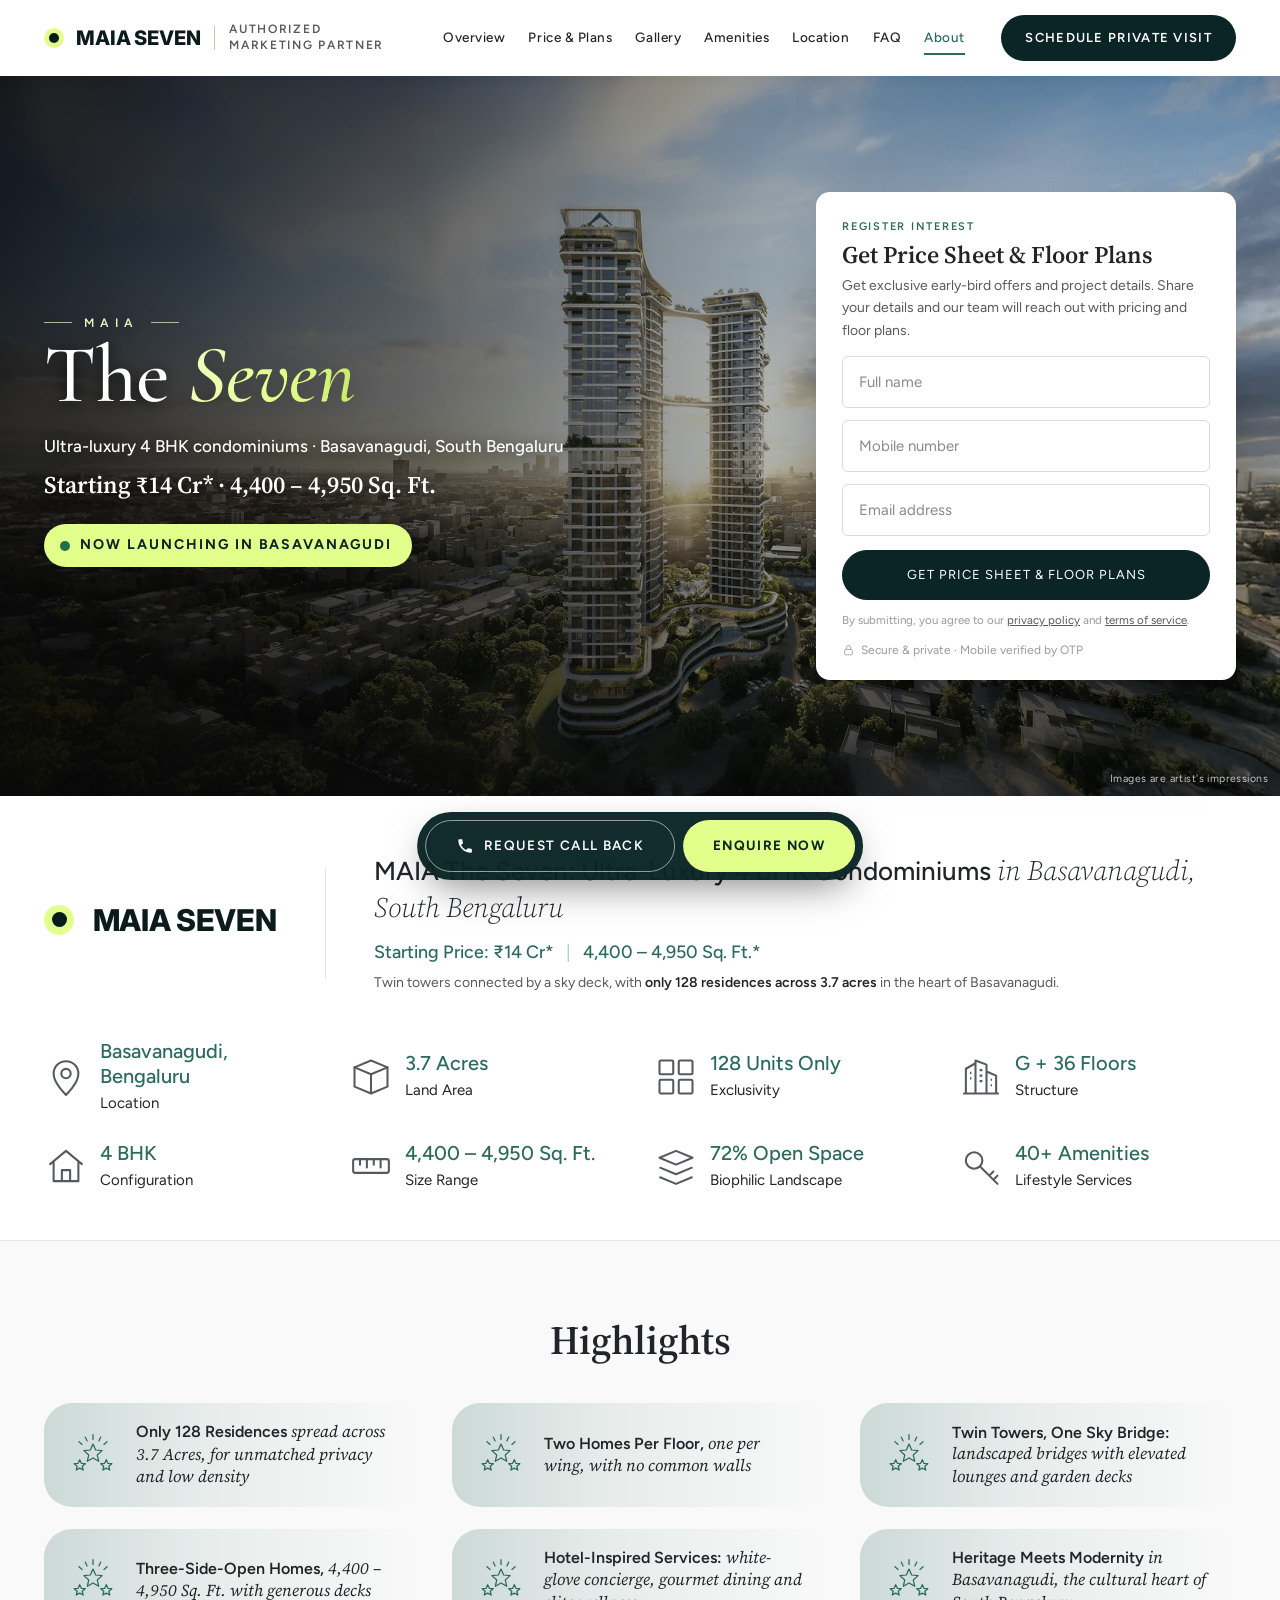
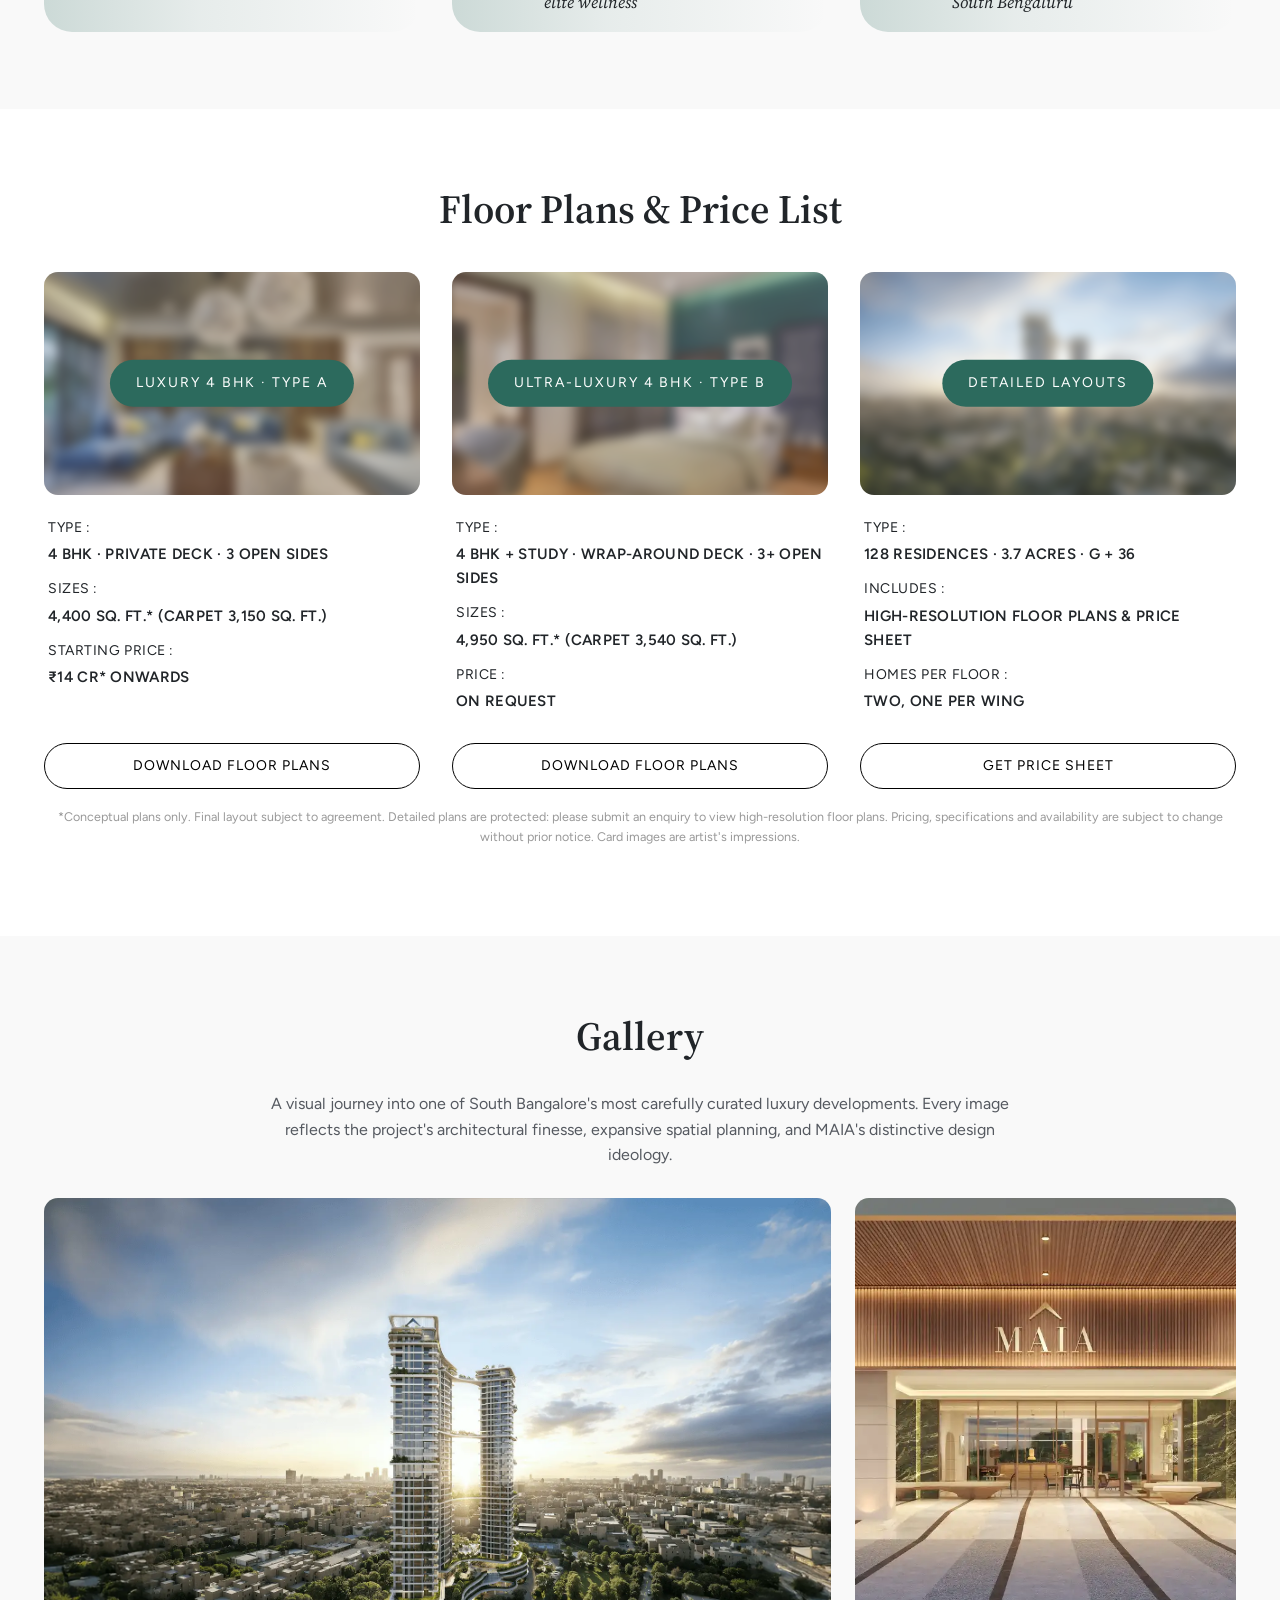
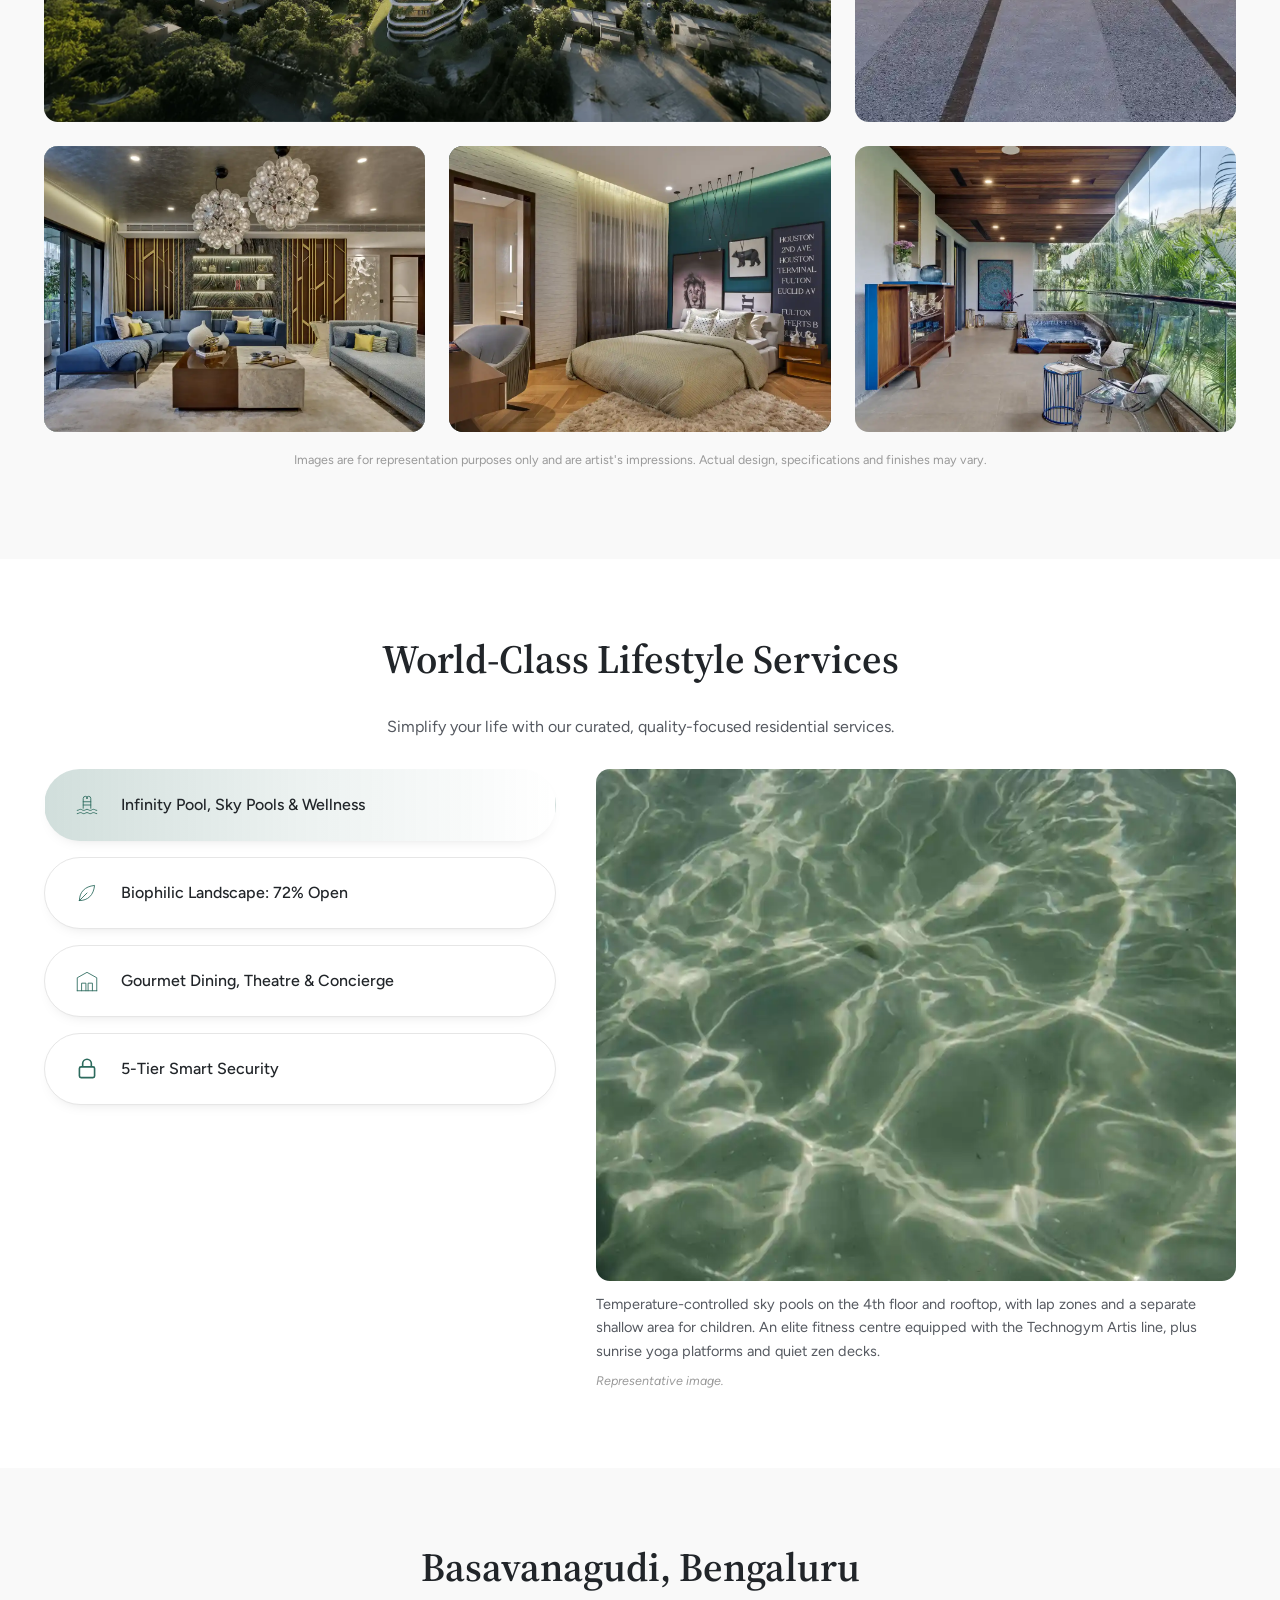
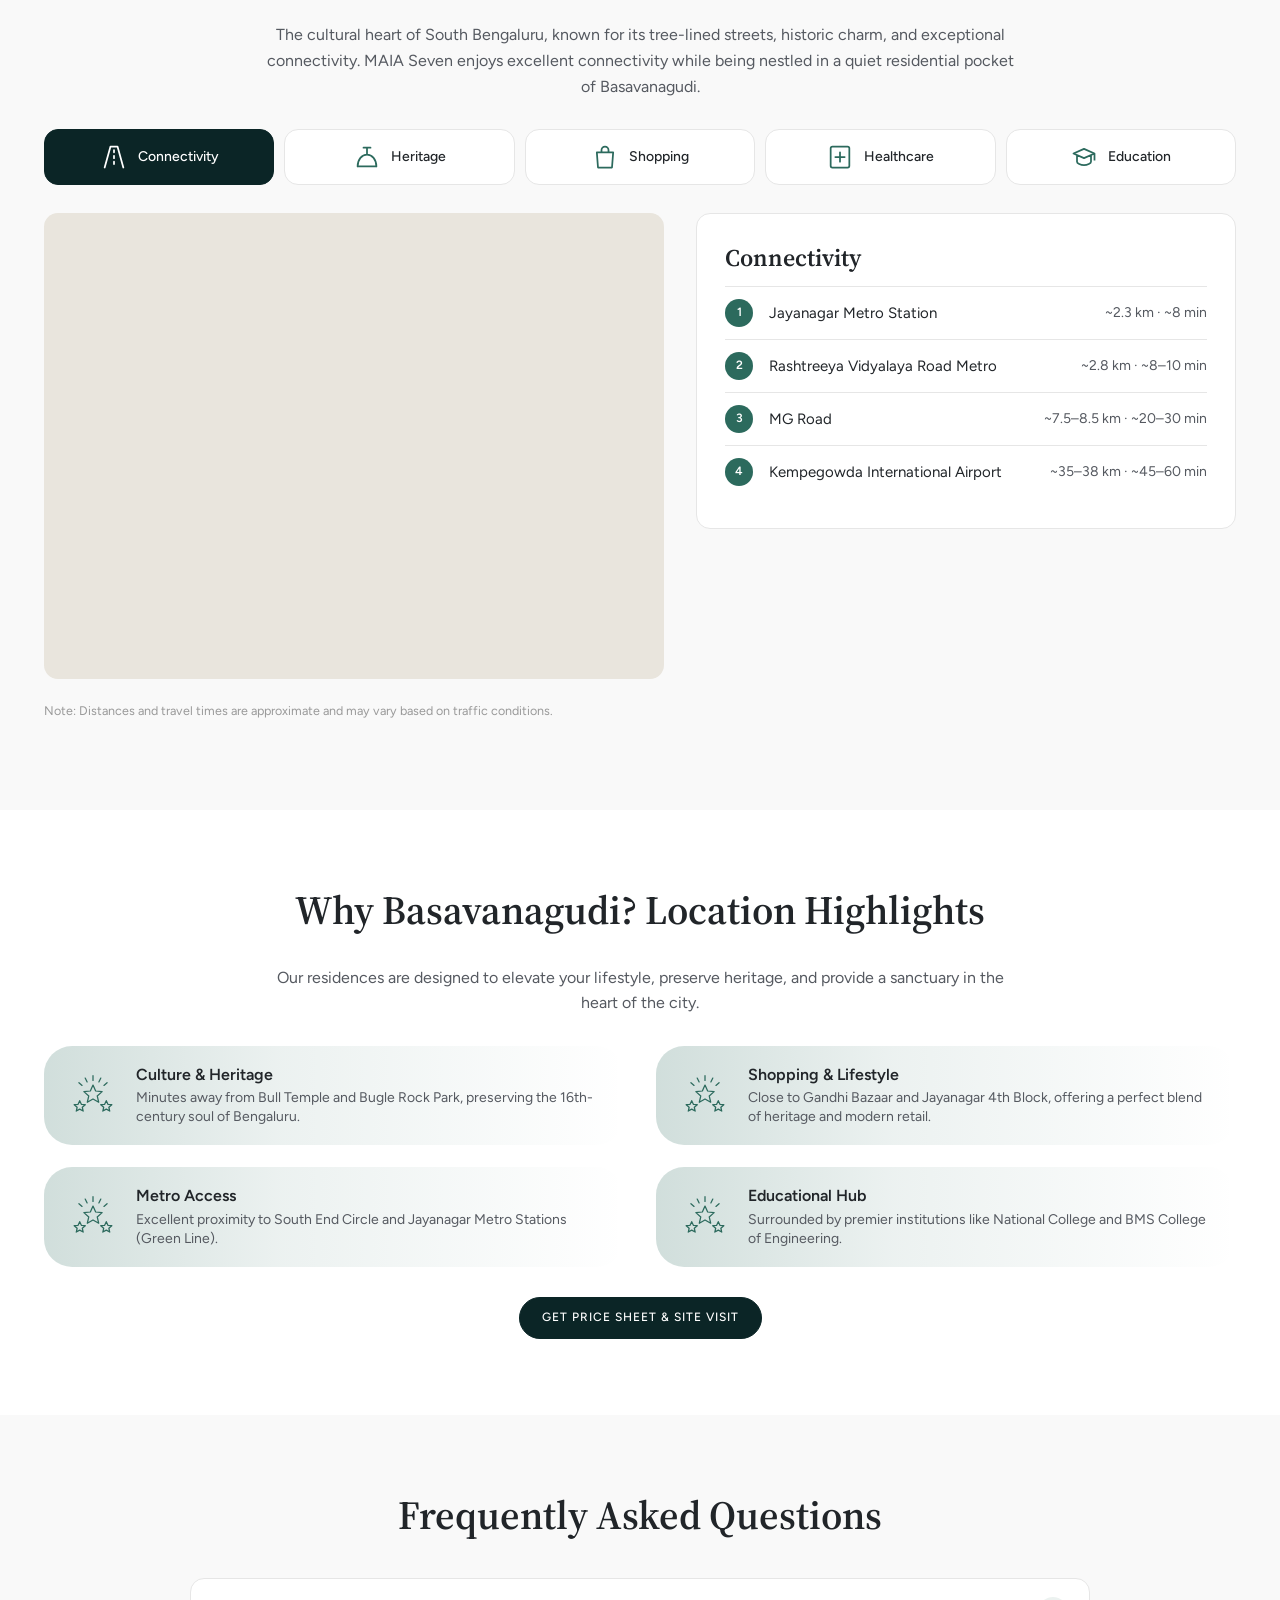
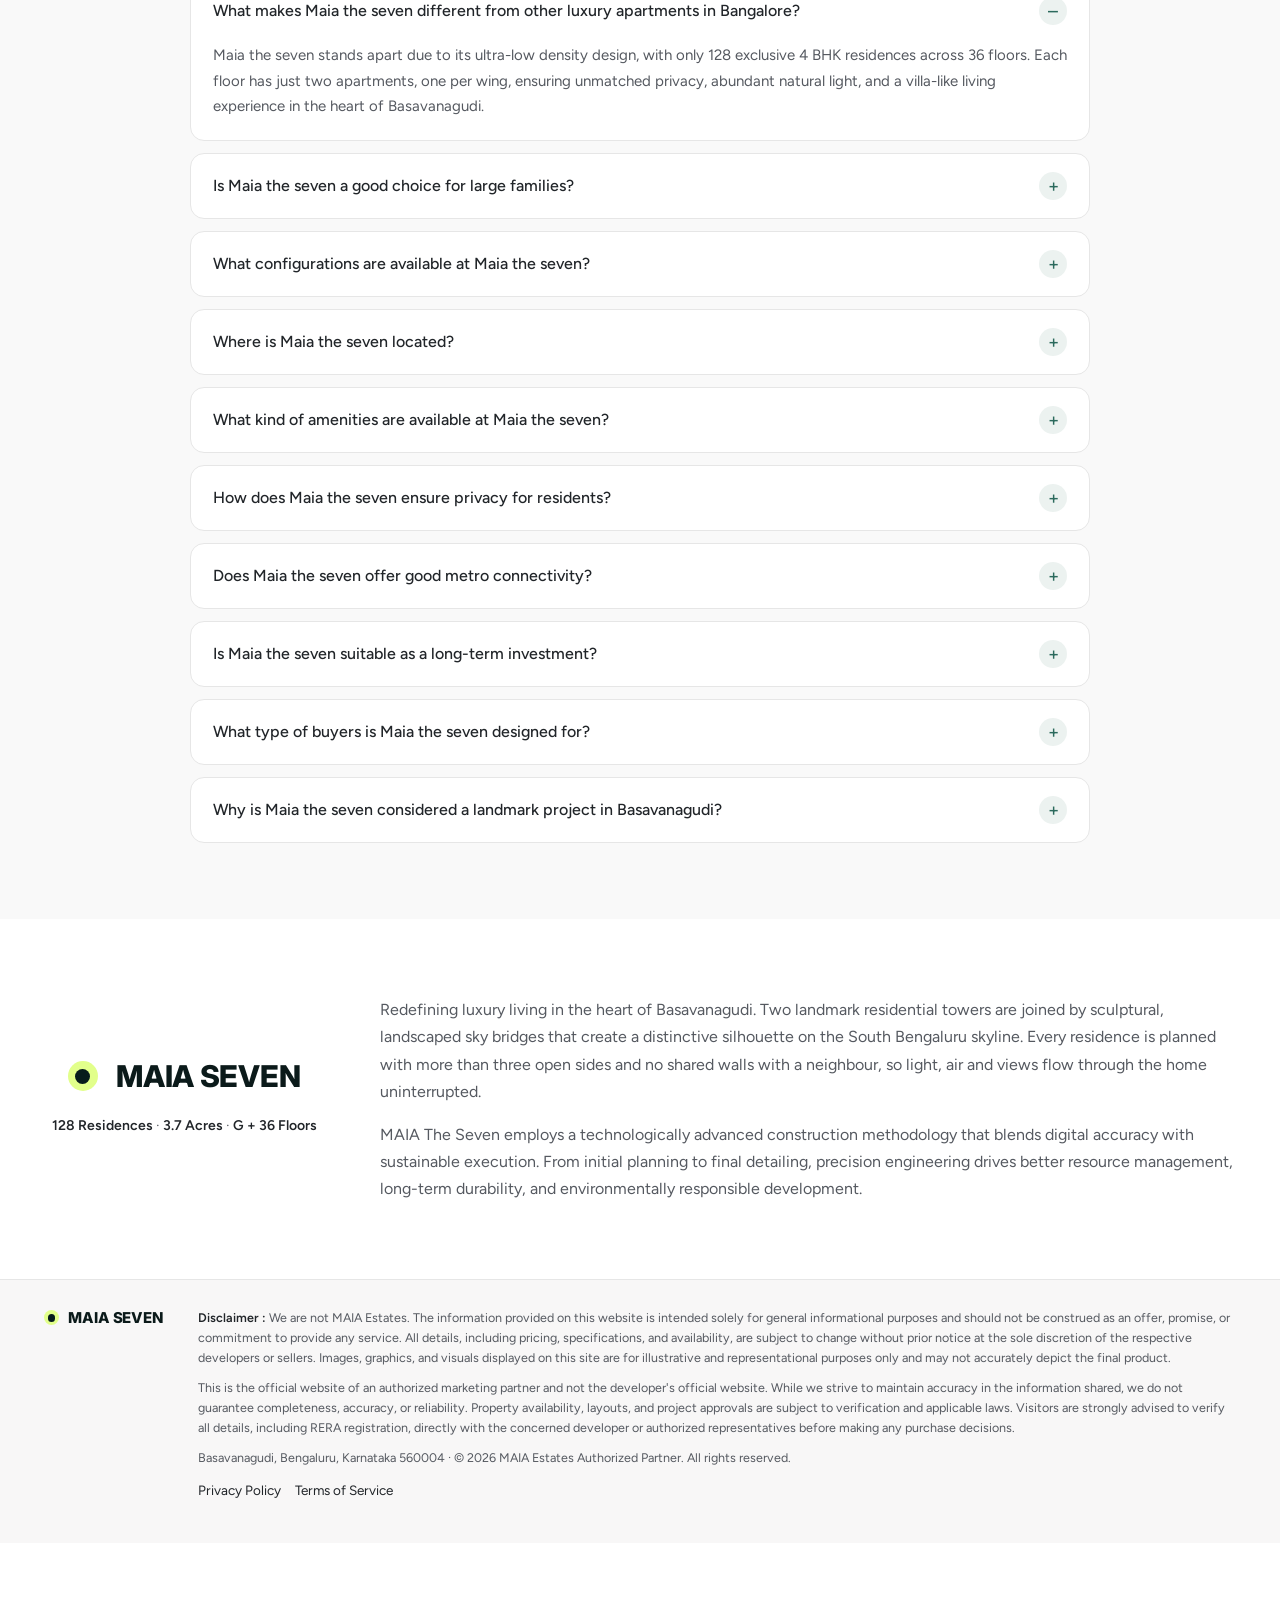
==== commit 58ab5cd0: "Restore the earlier MAIA SEVEN logo in header, intro, about and footer Co-Authored-By: Claude Fable " ====
--- a/index.html
+++ b/index.html
@@ -38,7 +38,7 @@
 
 <link rel="preconnect" href="https://fonts.googleapis.com">
 <link rel="preconnect" href="https://fonts.gstatic.com" crossorigin>
-<link href="https://fonts.googleapis.com/css2?family=Source+Serif+4:ital,opsz,wght@0,8..60,400;0,8..60,500;0,8..60,600;1,8..60,300;1,8..60,400&family=Figtree:wght@300;400;500;600&display=swap" rel="stylesheet">
+<link href="https://fonts.googleapis.com/css2?family=Inter:wght@800&family=Source+Serif+4:ital,opsz,wght@0,8..60,400;0,8..60,500;0,8..60,600;1,8..60,300;1,8..60,400&family=Figtree:wght@300;400;500;600&display=swap" rel="stylesheet">
 <link rel="preload" as="image" href="images/hero-bg.jpg">
 <link rel="stylesheet" href="css/style.css">
 </head>
@@ -89,7 +89,7 @@
 <header class="site-header" id="top">
   <div class="wrap header-inner">
     <a class="brand brand-lockup" href="#top" aria-label="MAIA The Seven, authorized marketing partner, back to top">
-      <span class="wm wm-head"><small>MAIA</small><b>The Seven</b></span>
+      <span class="logo logo-head"><span class="logo__dot" aria-hidden="true"></span>MAIA SEVEN</span>
       <span class="brand-sep" aria-hidden="true"></span>
       <span class="brand-cp">Authorized<br>Marketing Partner</span>
     </a>
@@ -151,7 +151,7 @@
 <section class="intro-band" id="intro" aria-labelledby="hero-title">
   <div class="wrap">
     <div class="intro-top">
-      <div class="intro-logo"><span class="wm wm-intro"><small>MAIA</small><b>The Seven</b></span></div>
+      <div class="intro-logo"><span class="logo logo-intro"><span class="logo__dot" aria-hidden="true"></span>MAIA SEVEN</span></div>
       <div class="intro-text">
         <h1 id="hero-title">MAIA The Seven: Ultra-Luxury 4 BHK Condominiums <em>in Basavanagudi, South Bengaluru</em></h1>
         <p class="intro-price">Starting Price: ₹14 Cr* <i aria-hidden="true">|</i> 4,400 – 4,950 Sq. Ft.*</p>
@@ -323,7 +323,7 @@
 <!-- ============ ABOUT ============ -->
 <section class="section about" id="about" aria-label="About MAIA The Seven">
   <div class="wrap about-grid">
-    <div class="about-logo"><span class="wm wm-about"><small>MAIA</small><b>The Seven</b></span><p><strong>128 Residences</strong> · <strong>3.7 Acres</strong> · <strong>G + 36 Floors</strong></p></div>
+    <div class="about-logo"><span class="logo logo-about"><span class="logo__dot" aria-hidden="true"></span>MAIA SEVEN</span><p><strong>128 Residences</strong> · <strong>3.7 Acres</strong> · <strong>G + 36 Floors</strong></p></div>
     <div class="about-text">
       <p>Redefining luxury living in the heart of Basavanagudi. Two landmark residential towers are joined by sculptural, landscaped sky bridges that create a distinctive silhouette on the South Bengaluru skyline. Every residence is planned with more than three open sides and no shared walls with a neighbour, so light, air and views flow through the home uninterrupted.</p>
       <p>MAIA The Seven employs a technologically advanced construction methodology that blends digital accuracy with sustainable execution. From initial planning to final detailing, precision engineering drives better resource management, long-term durability, and environmentally responsible development.</p>
@@ -336,7 +336,7 @@
 <!-- ============ FOOTER ============ -->
 <footer class="site-footer" id="contact">
   <div class="wrap foot-grid">
-    <span class="wm wm-foot"><small>MAIA</small><b>The Seven</b></span>
+    <span class="logo logo-foot"><span class="logo__dot" aria-hidden="true"></span>MAIA SEVEN</span>
     <div class="foot-text">
       <p class="disclaimer"><strong>Disclaimer :</strong> We are not MAIA Estates. The information provided on this website is intended solely for general informational purposes and should not be construed as an offer, promise, or commitment to provide any service. All details, including pricing, specifications, and availability, are subject to change without prior notice at the sole discretion of the respective developers or sellers. Images, graphics, and visuals displayed on this site are for illustrative and representational purposes only and may not accurately depict the final product.</p>
       <p class="disclaimer">This is the official website of an authorized marketing partner and not the developer's official website. While we strive to maintain accuracy in the information shared, we do not guarantee completeness, accuracy, or reliability. Property availability, layouts, and project approvals are subject to verification and applicable laws. Visitors are strongly advised to verify all details, including RERA registration, directly with the concerned developer or authorized representatives before making any purchase decisions.</p>
--- a/css/style.css
+++ b/css/style.css
@@ -712,3 +712,12 @@
 .sw-name { white-space: nowrap; }
 @media (min-width: 700px) { .loc-tabs { grid-template-columns: repeat(5, 1fr); } }
 @media (max-width: 699px) { .loc-tabs li:nth-child(4) { grid-column: 1 / span 1; } .loc-tabs { grid-template-columns: repeat(6, 1fr); } .loc-tabs li { grid-column: span 2; } .loc-tabs li:nth-child(4), .loc-tabs li:nth-child(5) { grid-column: span 3; } }
+
+/* MAIA SEVEN logo, as on the earlier page: lime ring + bold wordmark */
+.logo { display: inline-flex; align-items: center; gap: .62em; font-family: "Inter", var(--sans); font-weight: 800; font-size: 20px; line-height: 1; letter-spacing: -.01em; color: #0b1a1a; white-space: nowrap; }
+.logo__dot { position: relative; flex: none; width: 1em; height: 1em; border-radius: 50%; background: var(--lime); }
+.logo__dot::after { content: ""; position: absolute; inset: 25%; border-radius: 50%; background: #061b1c; }
+.logo-intro, .logo-about { font-size: 30px; }
+.logo-foot { font-size: 15px; margin-top: 2px; }
+@media (max-width: 480px) { .logo-head { font-size: 14px; gap: .5em; } .brand-lockup { gap: 8px; } .brand-cp { font-size: 9px; letter-spacing: .06em; } }
+@media (max-width: 379px) { .logo-head { font-size: 13px; } }
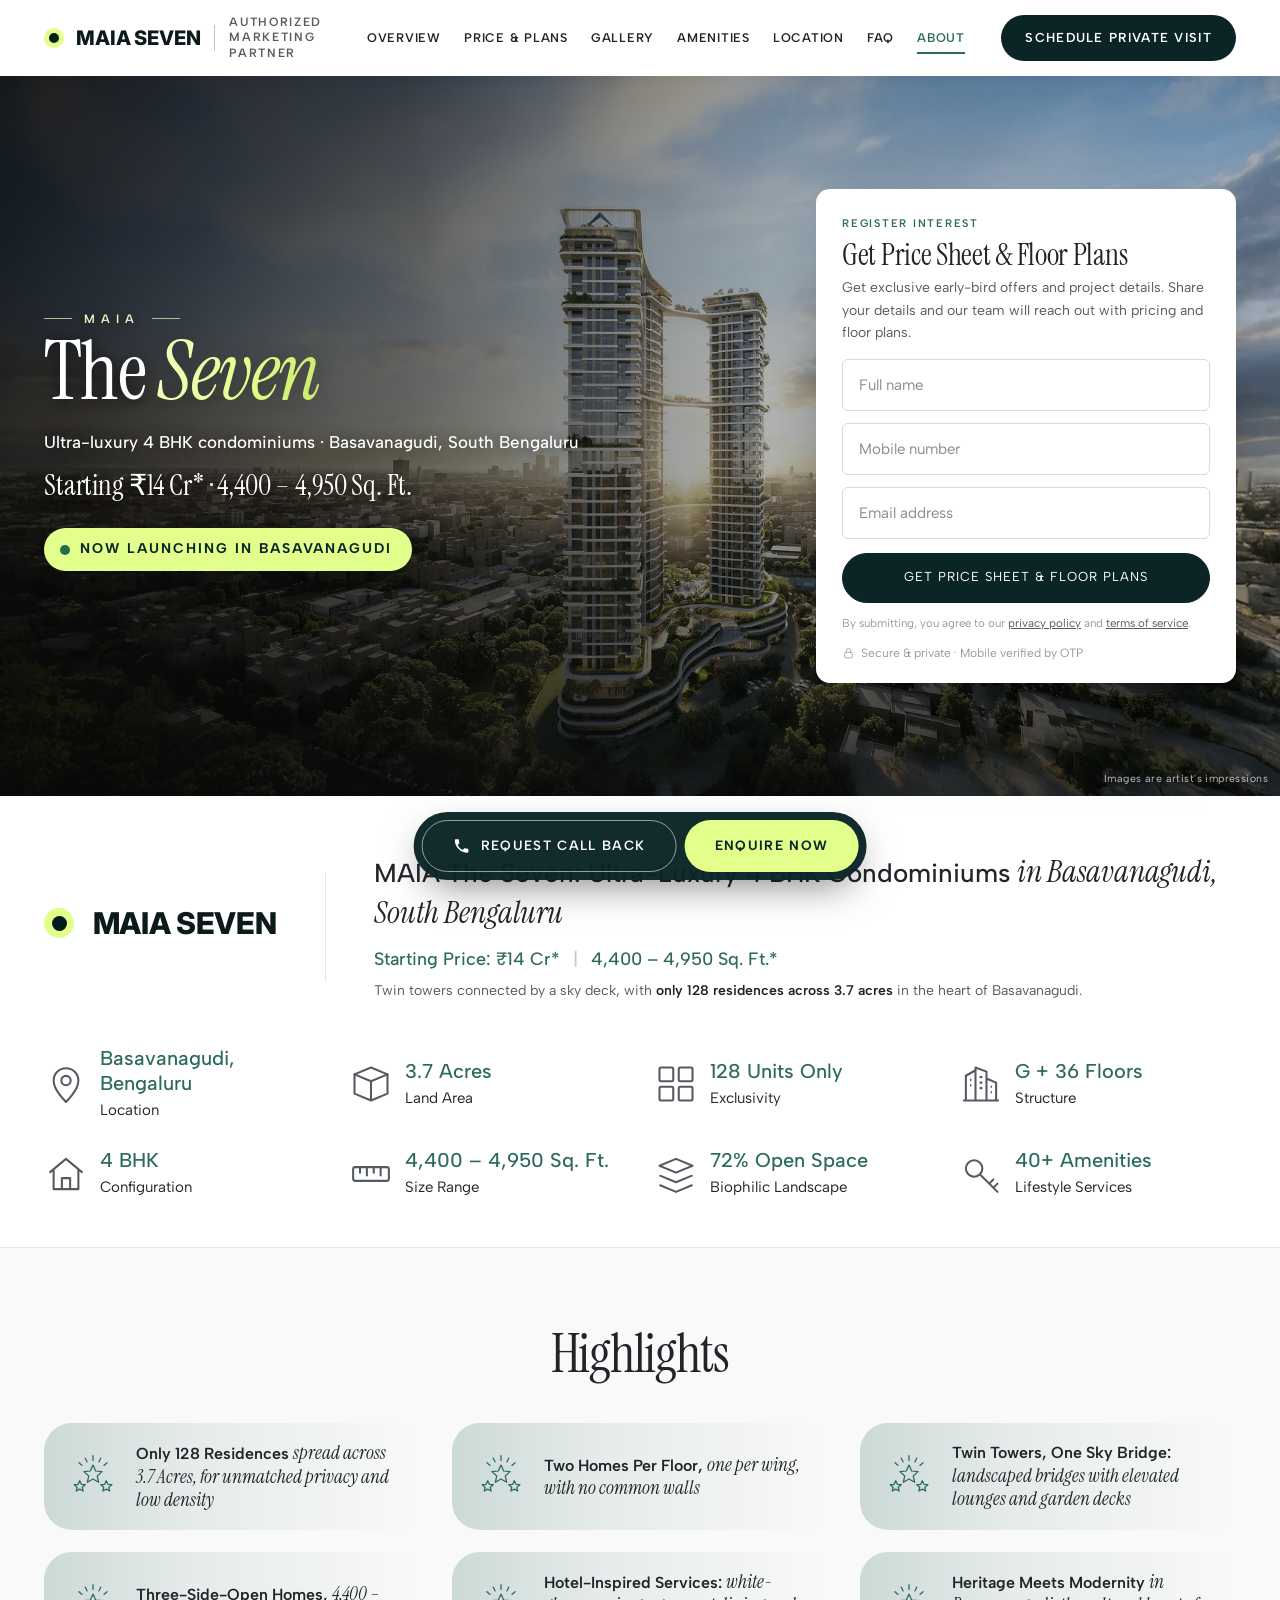
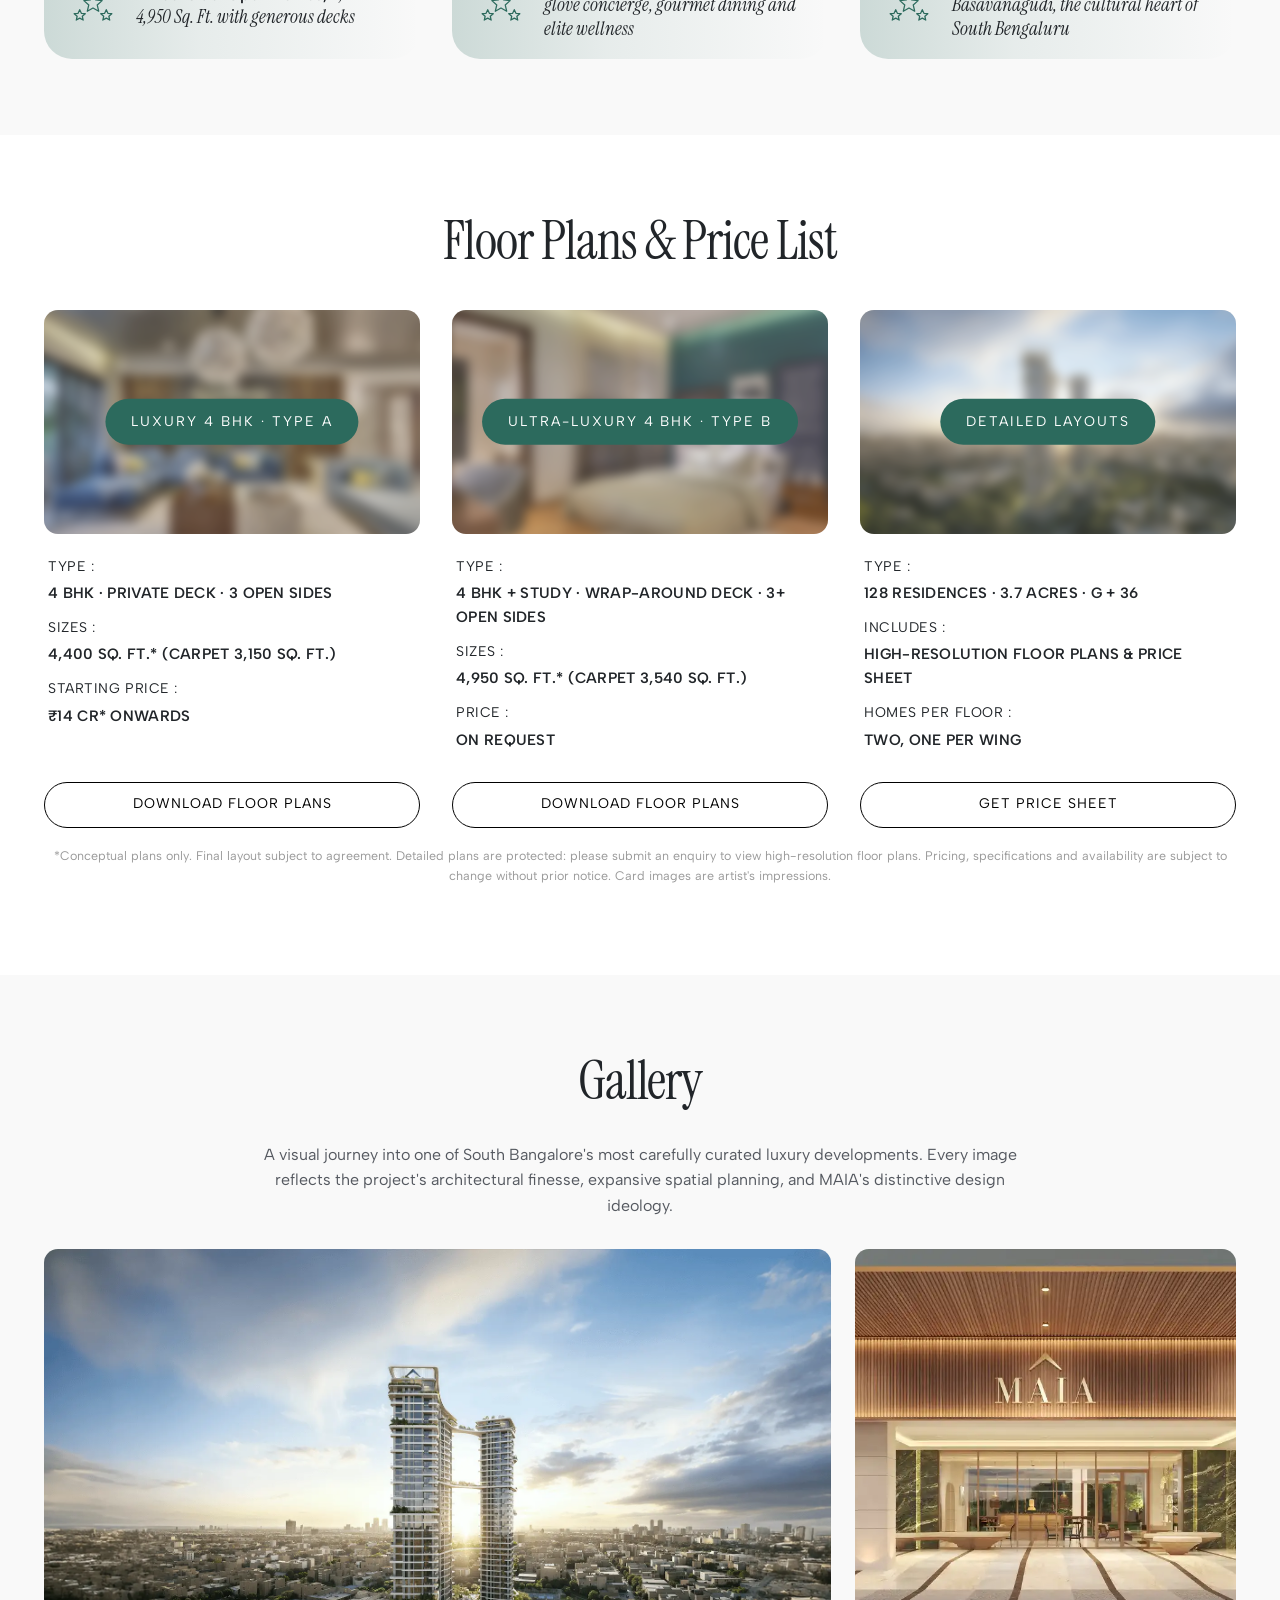
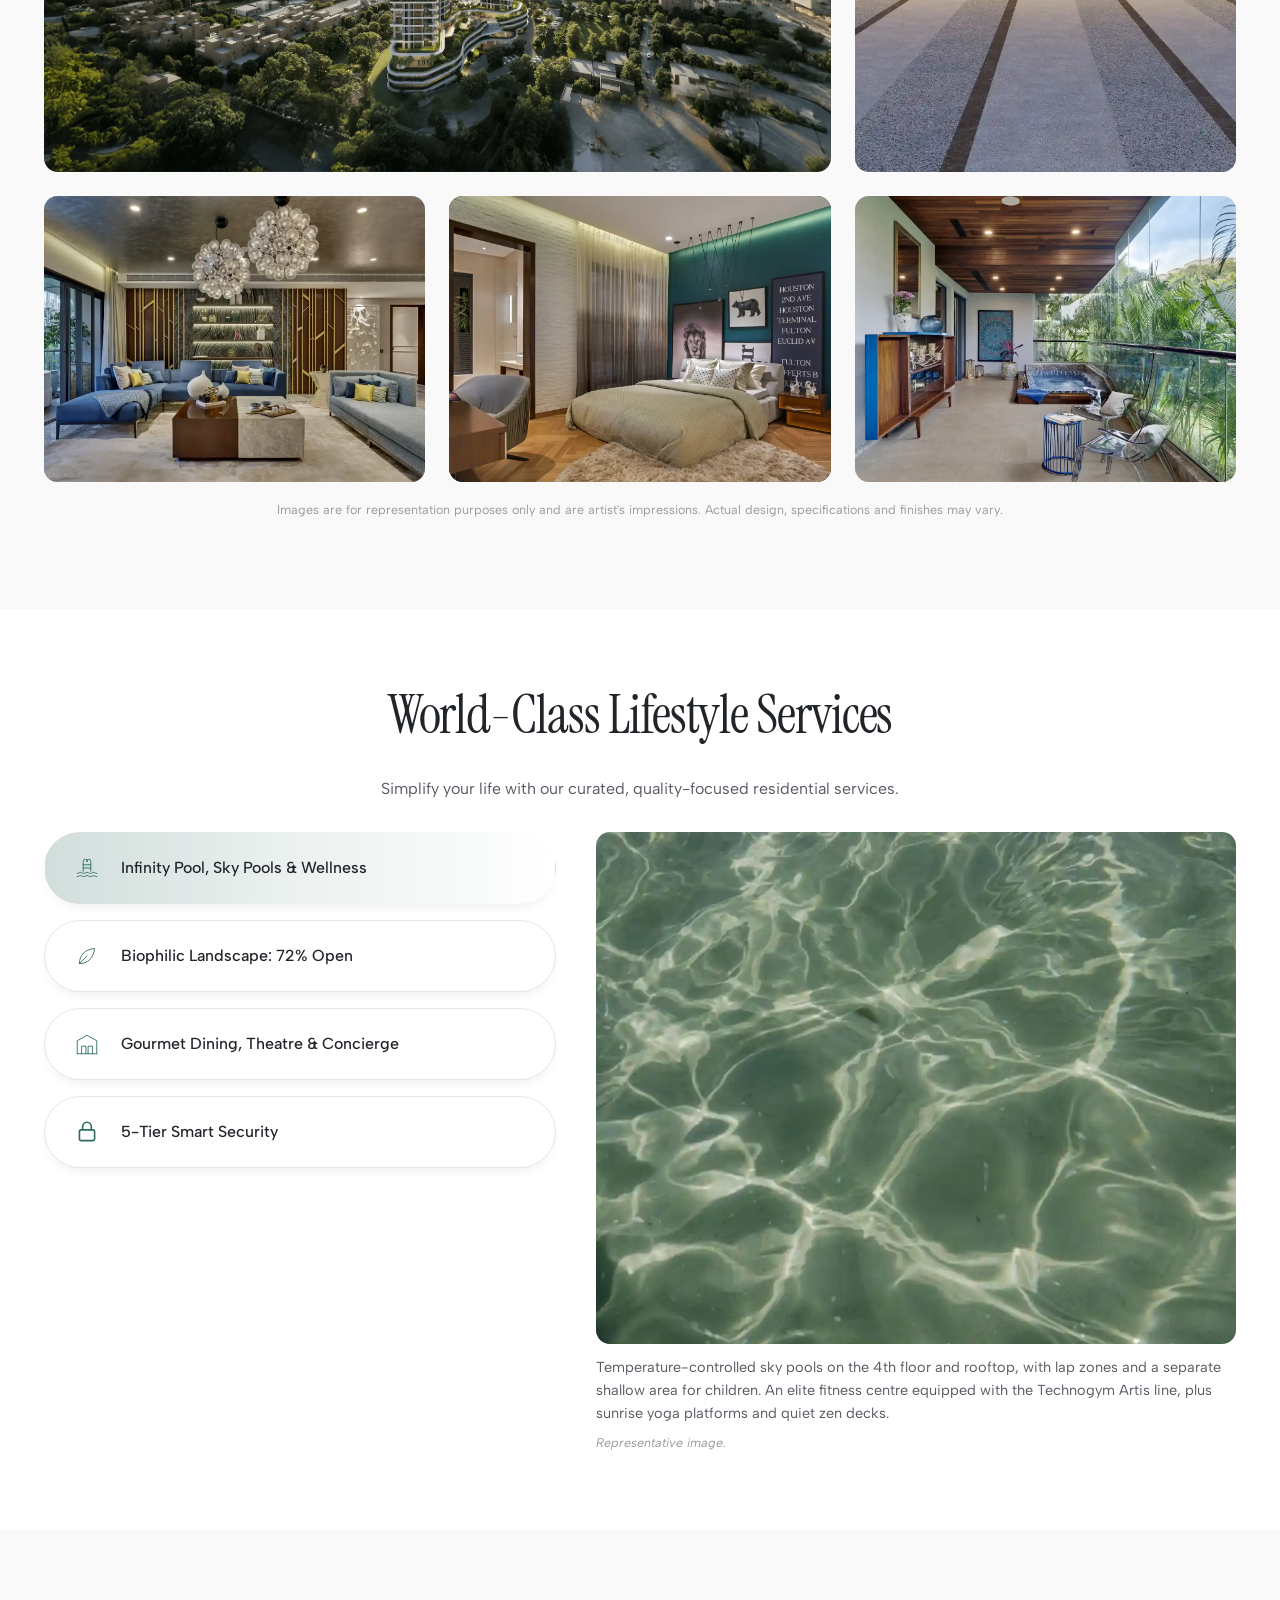
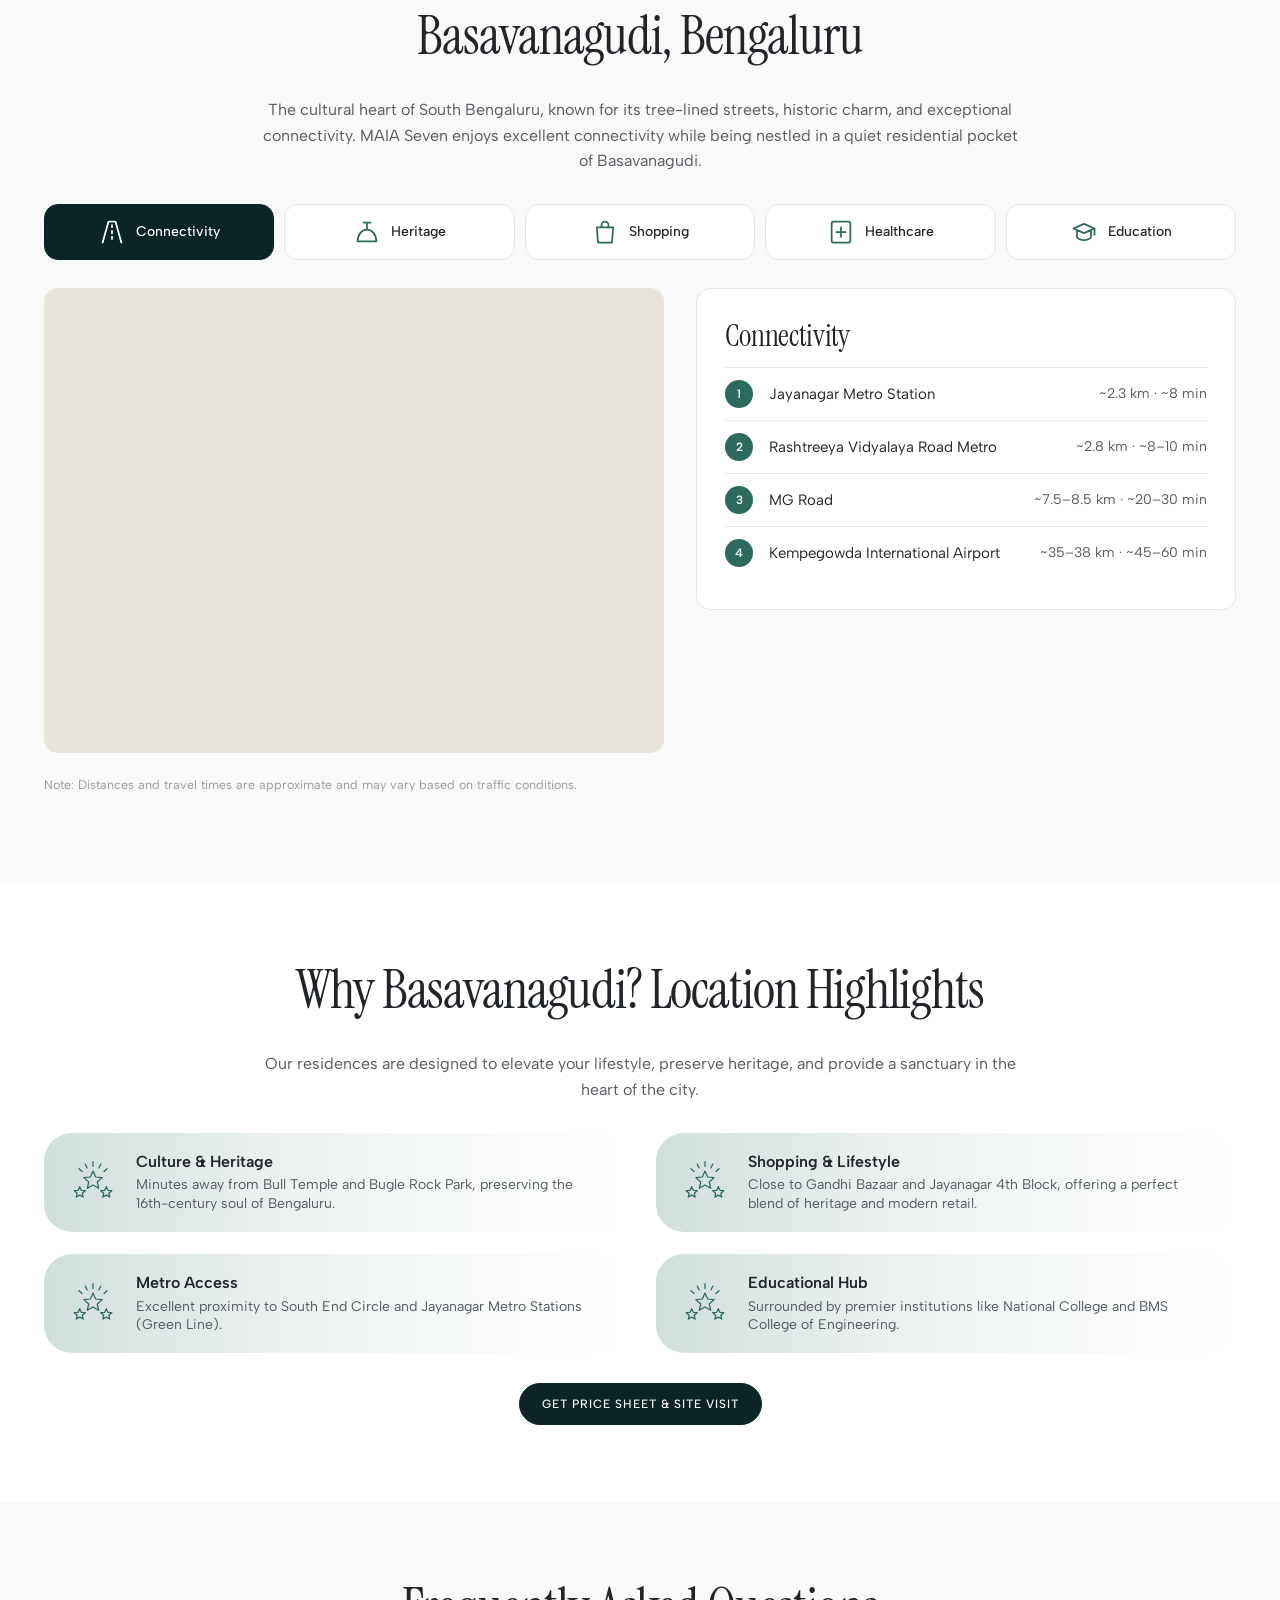
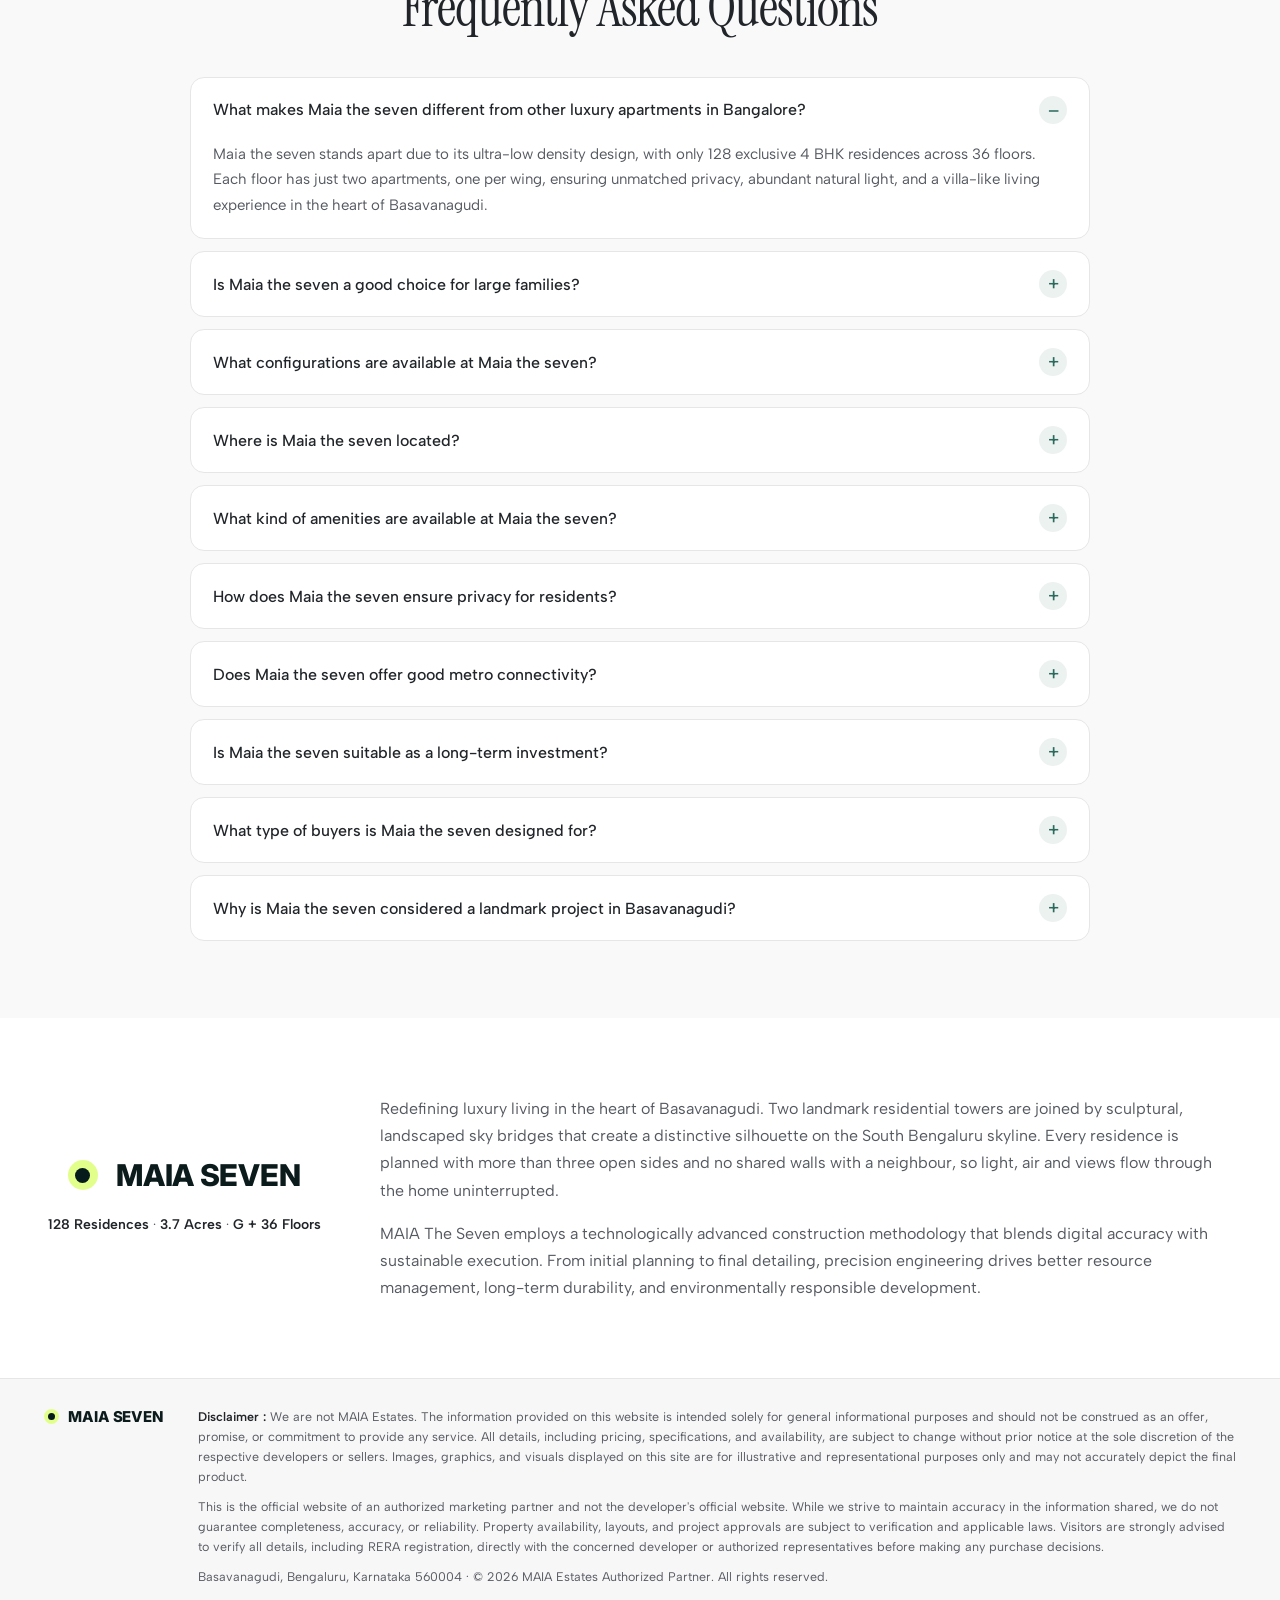
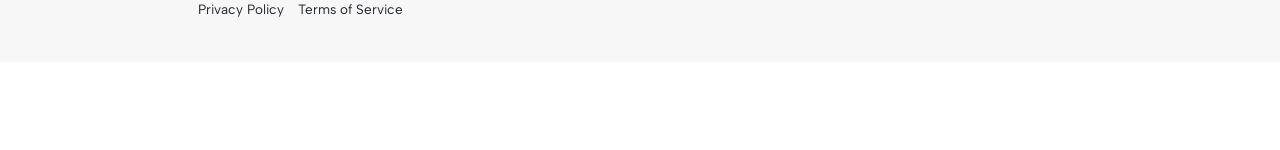
==== commit 32bf5722: "Use the developer's favicon and typefaces - Favicon set rebuilt from maiaestates.in/favicon.png (the" ====
--- a/index.html
+++ b/index.html
@@ -38,7 +38,7 @@
 
 <link rel="preconnect" href="https://fonts.googleapis.com">
 <link rel="preconnect" href="https://fonts.gstatic.com" crossorigin>
-<link href="https://fonts.googleapis.com/css2?family=Inter:wght@800&family=Source+Serif+4:ital,opsz,wght@0,8..60,400;0,8..60,500;0,8..60,600;1,8..60,300;1,8..60,400&family=Figtree:wght@300;400;500;600&display=swap" rel="stylesheet">
+<link href="https://fonts.googleapis.com/css2?family=Inter:wght@800&family=Albert+Sans:ital,wght@0,300;0,400;0,500;0,600;0,700;1,400&family=Instrument+Serif:ital@0;1&display=swap" rel="stylesheet">
 <link rel="preload" as="image" href="images/hero-bg.jpg">
 <link rel="stylesheet" href="css/style.css">
 </head>
--- a/css/style.css
+++ b/css/style.css
@@ -721,3 +721,28 @@
 .logo-foot { font-size: 15px; margin-top: 2px; }
 @media (max-width: 480px) { .logo-head { font-size: 14px; gap: .5em; } .brand-lockup { gap: 8px; } .brand-cp { font-size: 9px; letter-spacing: .06em; } }
 @media (max-width: 379px) { .logo-head { font-size: 13px; } }
+
+/* Typefaces follow the developer's site (maiaestates.in): Albert Sans for text.
+   Their heading face, Teodor, is a licensed font, so headings use Instrument Serif as the closest free match. */
+:root {
+  --serif: "Instrument Serif", "Teodor", Georgia, "Times New Roman", serif;
+  --sans: "Albert Sans", system-ui, -apple-system, "Segoe UI", Roboto, sans-serif;
+}
+.display { font-weight: 400; font-size: clamp(38px, 4.2vw, 54px); line-height: 1.08; letter-spacing: -.02em; }
+.form-title, .hero-price, .loc-panel h3, .modal-offer h3, .otp-step__title, .lead-form__success h3, .faq-item summary + p { font-weight: 400; }
+.form-title { font-size: 32px; letter-spacing: -.01em; line-height: 1.1; }
+.hero-form .form-title { font-size: 30px; }
+.modal-inner .form-title { font-size: 32px; }
+.modal-offer h3 { font-size: 26px; letter-spacing: -.01em; }
+@media (min-width: 860px) { .modal-offer h3 { font-size: 31px; } }
+.hero-price { font-size: 24px; letter-spacing: -.005em; }
+@media (min-width: 900px) { .hero-price { font-size: 29px; } }
+.loc-panel h3 { font-size: 30px; letter-spacing: -.01em; }
+.otp-step__title { font-size: 26px; }
+.lead-form__success h3 { font-size: 28px; }
+.intro-text h1 em { font-weight: 400; font-size: 1.2em; }
+.hl-grid em { font-size: 1.2em; line-height: 1.2; }
+.sw-name { font-family: var(--serif); font-weight: 400; letter-spacing: -.02em; }
+.site-nav a { font-weight: 600; letter-spacing: .06em; text-transform: uppercase; font-size: 12.5px; }
+@media (min-width: 900px) and (max-width: 1240px) { .site-nav a { font-size: 11.5px; } }
+@media (max-width: 1099px) { .site-nav a { font-size: 14px; } }
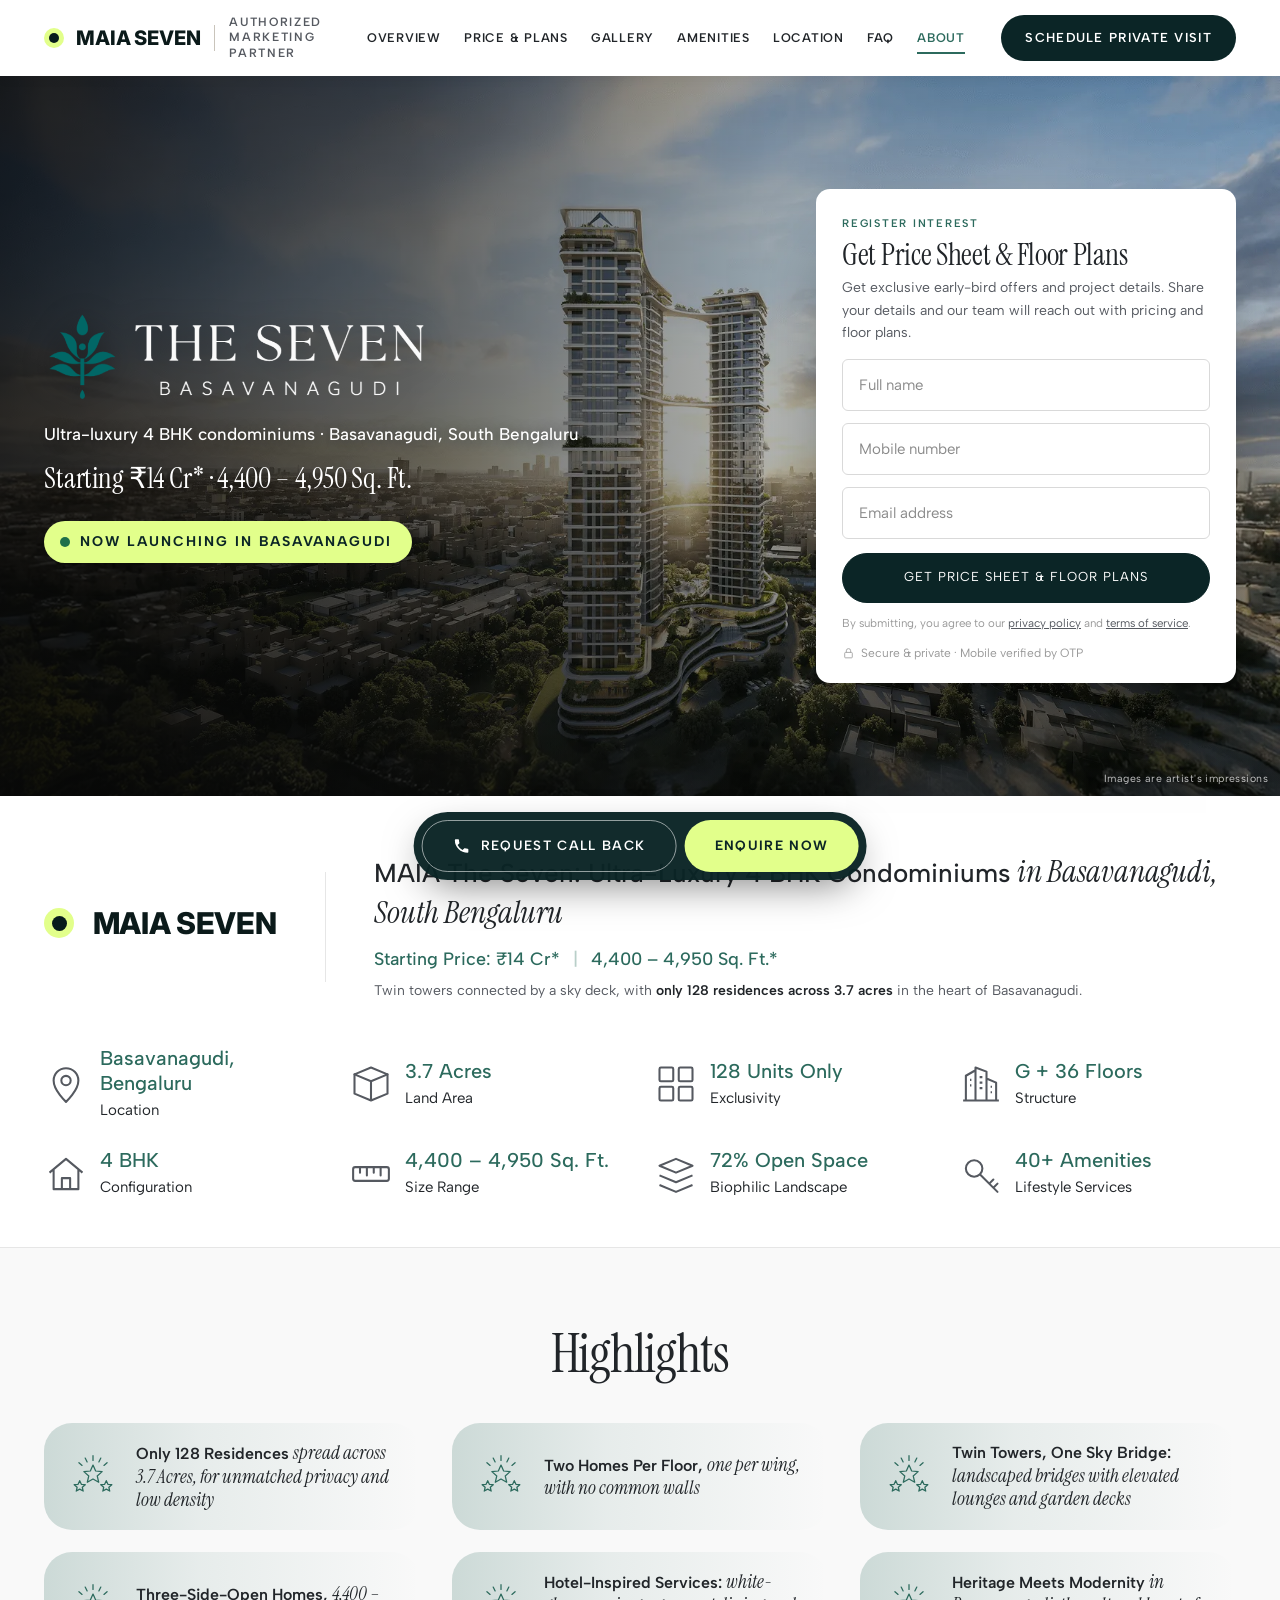
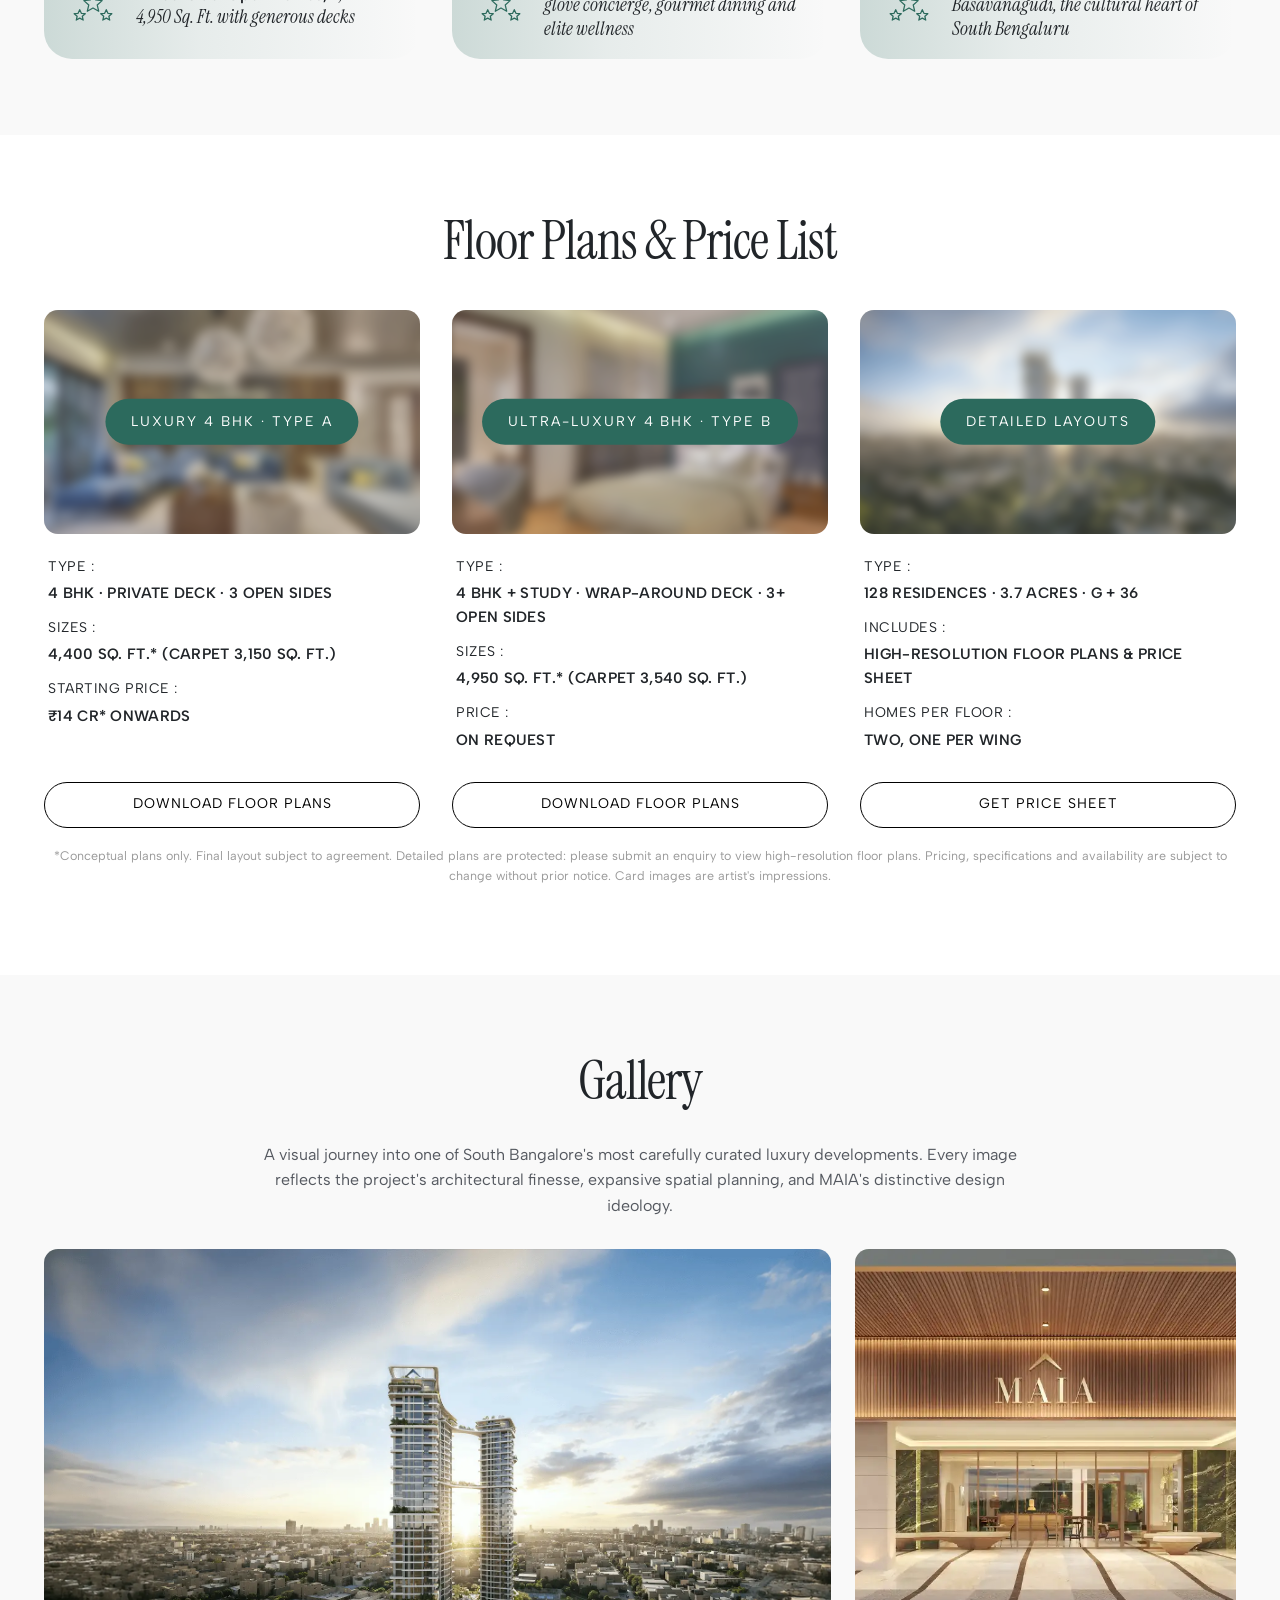
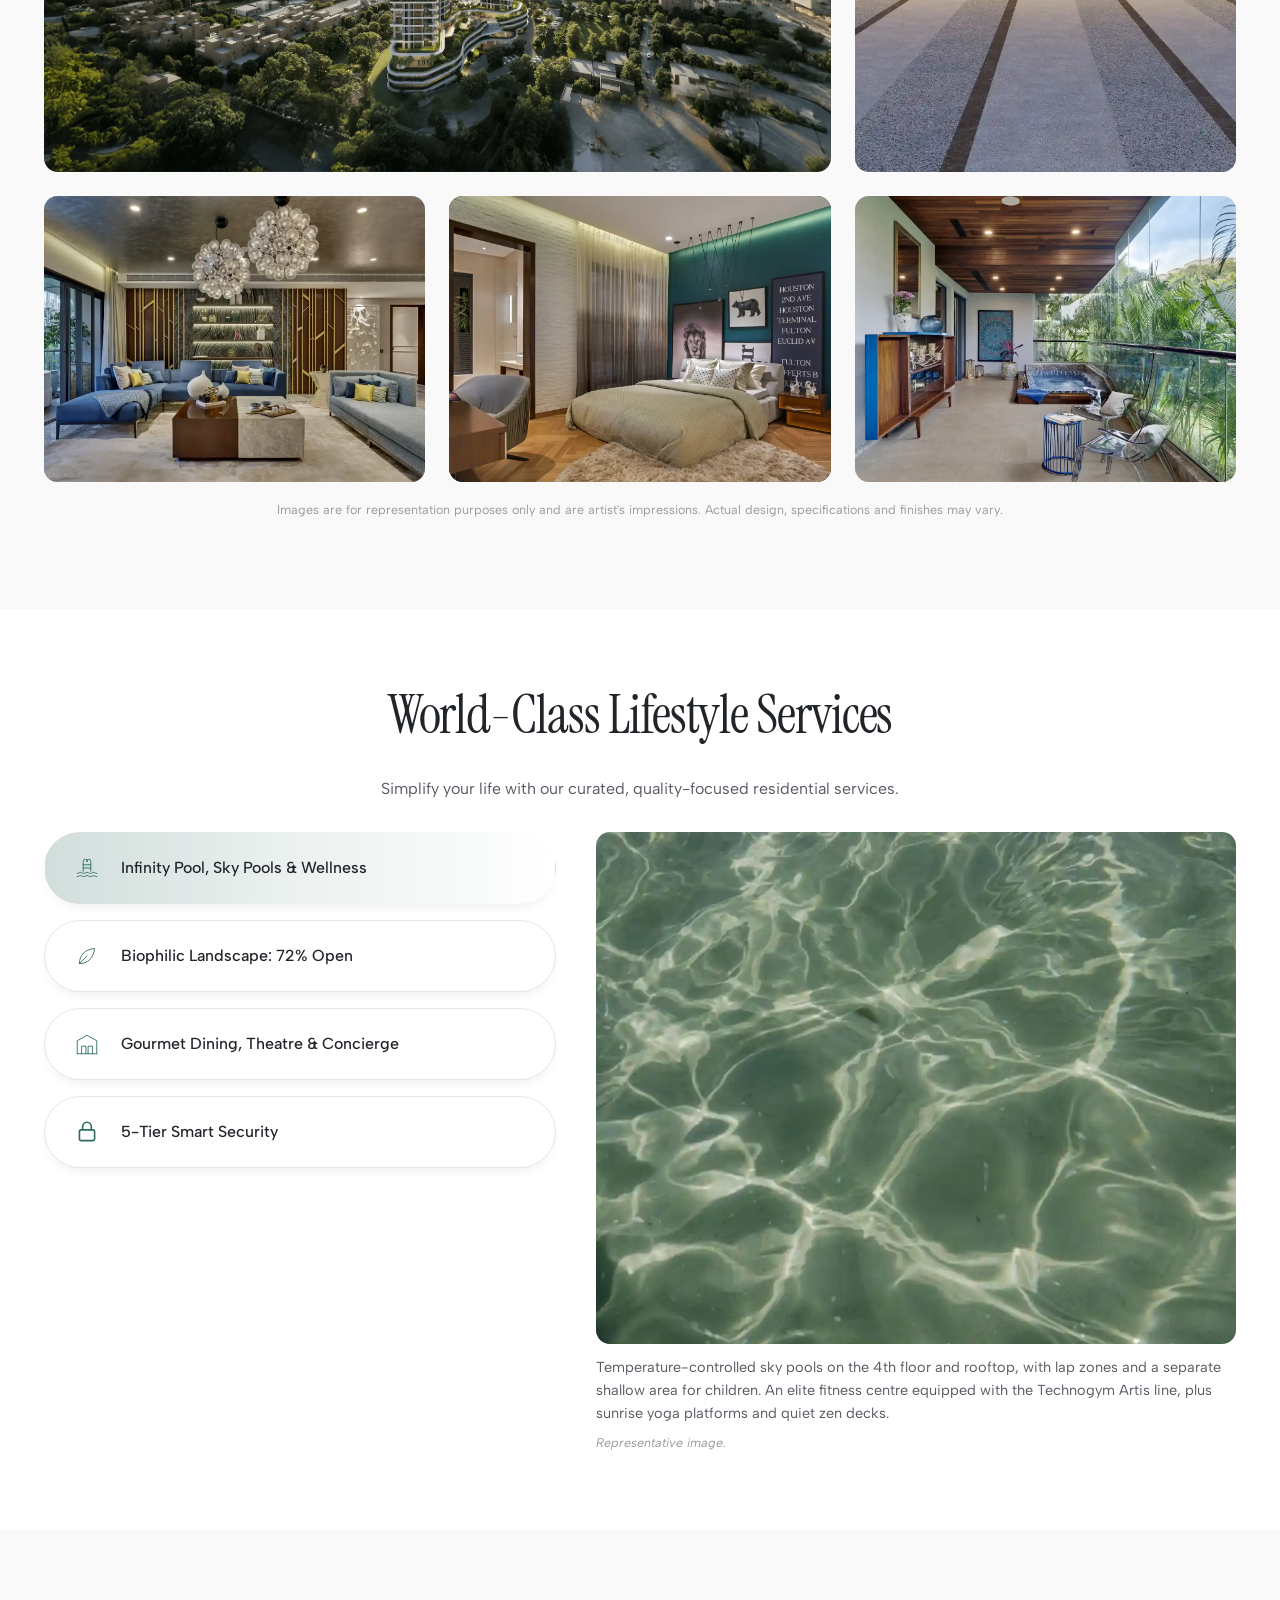
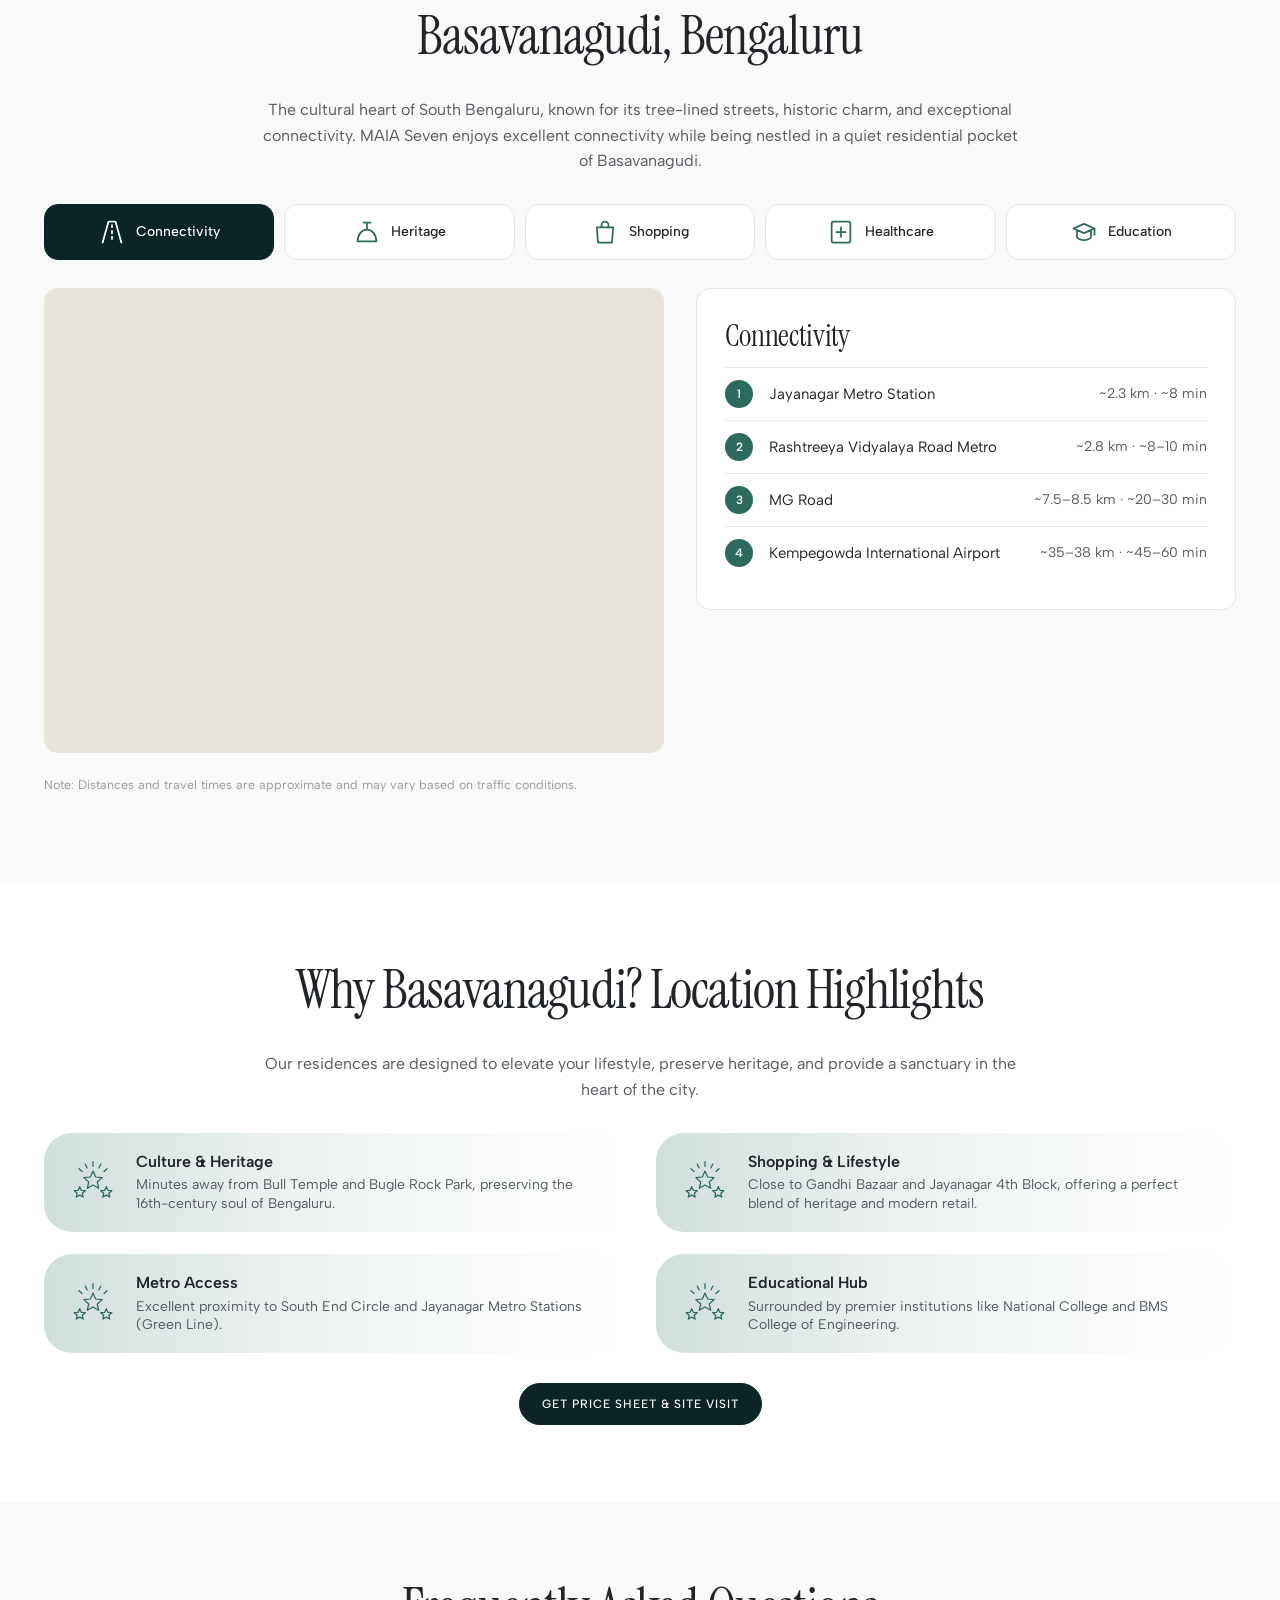
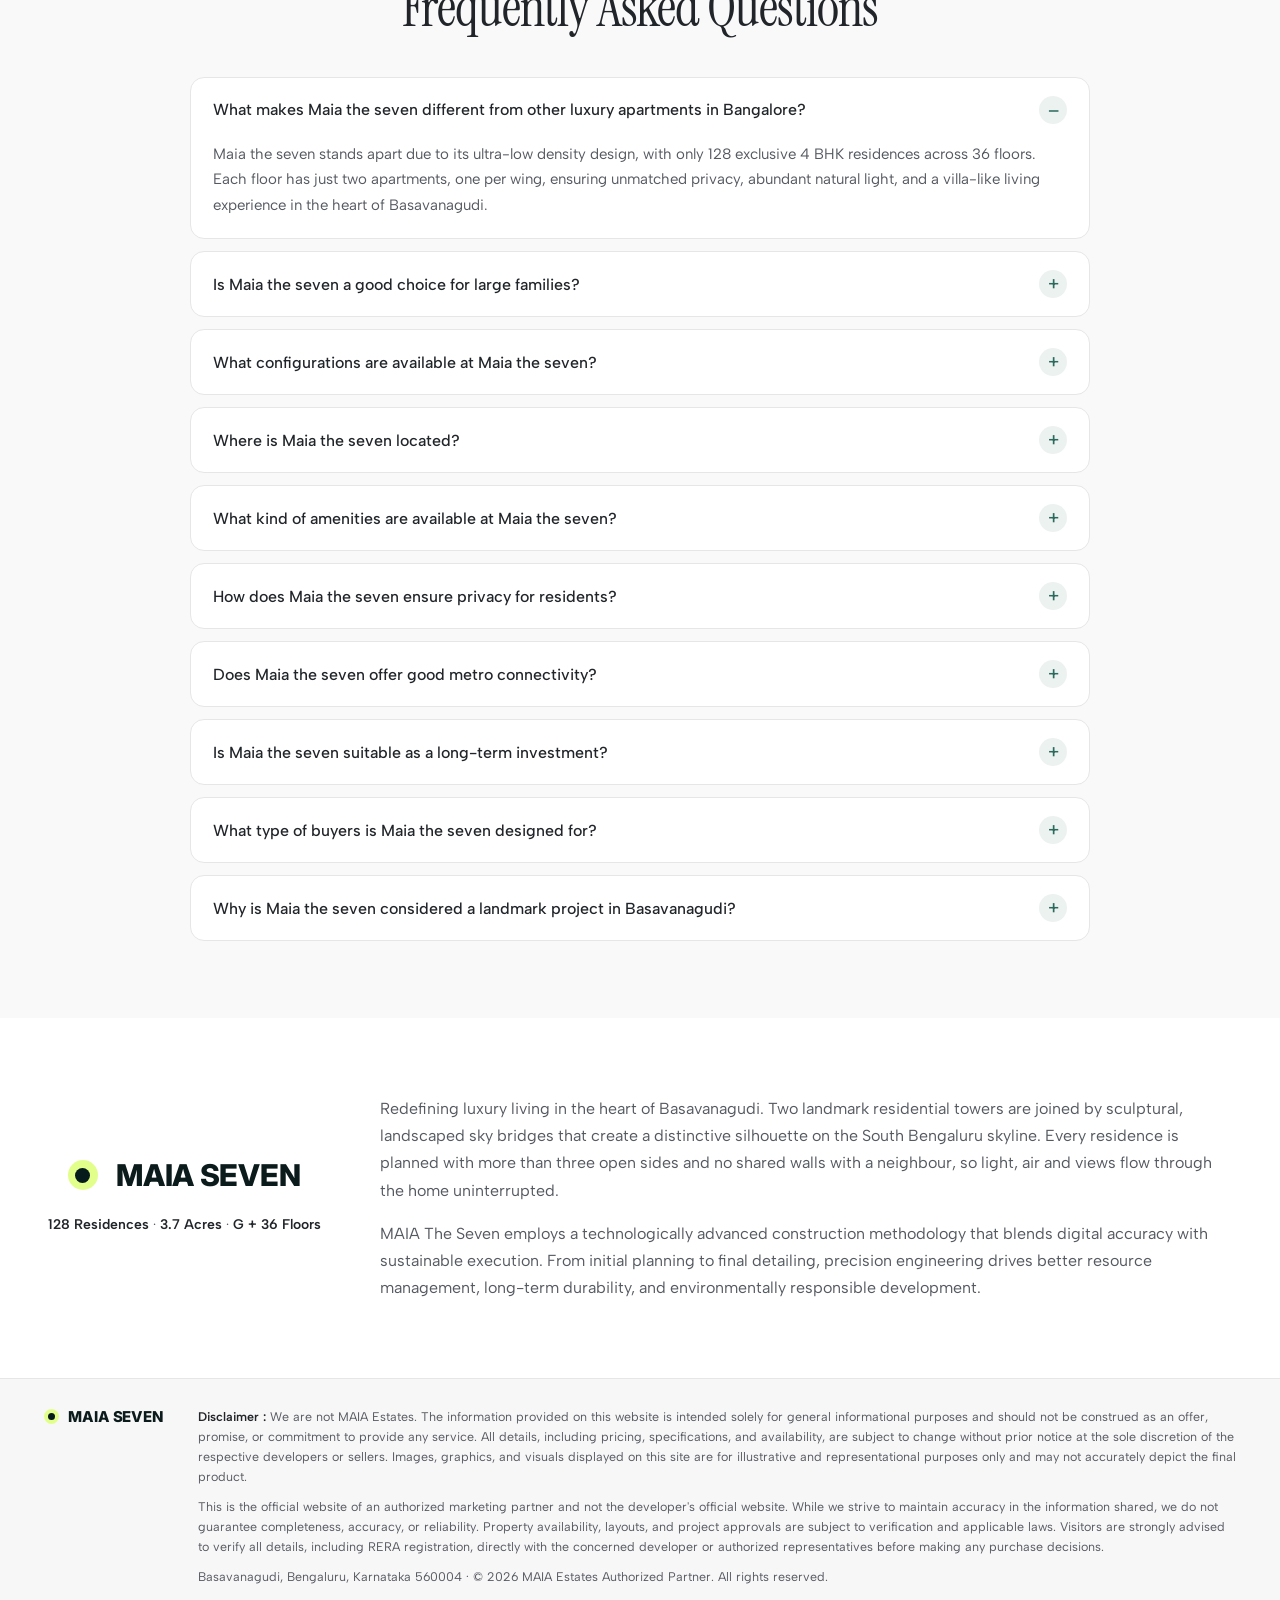
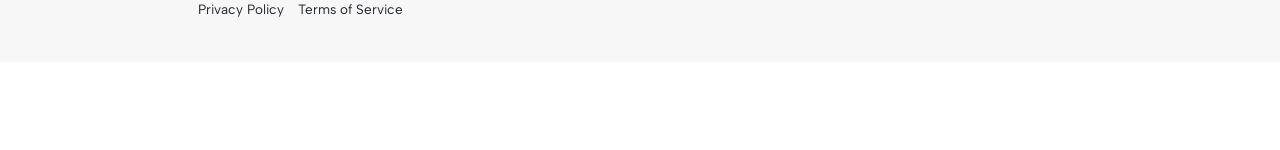
==== commit cede0729: "Use the official The Seven logo in the hero and enquiry popup Logo taken from the developer's projec" ====
--- a/index.html
+++ b/index.html
@@ -118,7 +118,7 @@
   <div class="hero-shade" aria-hidden="true"></div>
   <div class="wrap hero-grid">
     <div class="hero-copy">
-      <div class="hero-mark hero-lockup"><p class="sw-mark" role="img" aria-label="MAIA The Seven"><span class="sw-by" aria-hidden="true">MAIA</span><span class="sw-name" aria-hidden="true">The <i>Seven</i></span></p></div>
+      <div class="hero-mark hero-lockup"><img class="seven-logo" src="images/the-seven-logo.png" width="343" height="83" alt="The Seven, Basavanagudi"></div>
       <p class="hero-line">Ultra-luxury 4 BHK condominiums · Basavanagudi, South Bengaluru</p>
       <p class="hero-price">Starting ₹14 Cr* · 4,400 – 4,950 Sq. Ft.</p>
       <p class="hero-eoi"><span class="hero-eoi-dot" aria-hidden="true"></span>Now Launching in Basavanagudi</p>
@@ -363,7 +363,7 @@
       <aside class="modal-offer">
         <img class="modal-photo" src="images/hero-bg.jpg" width="1743" height="1160" alt="" decoding="async">
         <div class="modal-offer-inner">
-          <div class="modal-lockup"><p class="sw-mark sw-modal" role="img" aria-label="MAIA The Seven"><span class="sw-by" aria-hidden="true">MAIA</span><span class="sw-name" aria-hidden="true">The <i>Seven</i></span></p></div>
+          <div class="modal-lockup"><img class="seven-logo seven-logo--modal" src="images/the-seven-logo.png" width="343" height="83" alt="The Seven, Basavanagudi" loading="lazy"></div>
           <p class="modal-eyebrow">Ultra-Luxury 4 BHK · Basavanagudi</p>
           <h3>Get exclusive early-bird offers and project details.</h3>
           <ul class="modal-perks">
--- a/css/style.css
+++ b/css/style.css
@@ -746,3 +746,9 @@
 .site-nav a { font-weight: 600; letter-spacing: .06em; text-transform: uppercase; font-size: 12.5px; }
 @media (min-width: 900px) and (max-width: 1240px) { .site-nav a { font-size: 11.5px; } }
 @media (max-width: 1099px) { .site-nav a { font-size: 14px; } }
+
+/* The Seven project logo, as on maiaestates.in (emblem + THE SEVEN / BASAVANAGUDI) */
+.seven-logo { display: block; width: clamp(250px, 30vw, 420px); height: auto; max-width: 100%; }
+.hero-mark.hero-lockup { filter: drop-shadow(0 4px 16px rgba(0,0,0,.45)); margin-bottom: 20px; }
+.modal-offer .seven-logo--modal { position: static; width: min(250px, 78%); height: auto; filter: none; object-fit: contain; background: none; }
+.modal-offer > img.modal-photo { filter: saturate(.7) brightness(.72); }
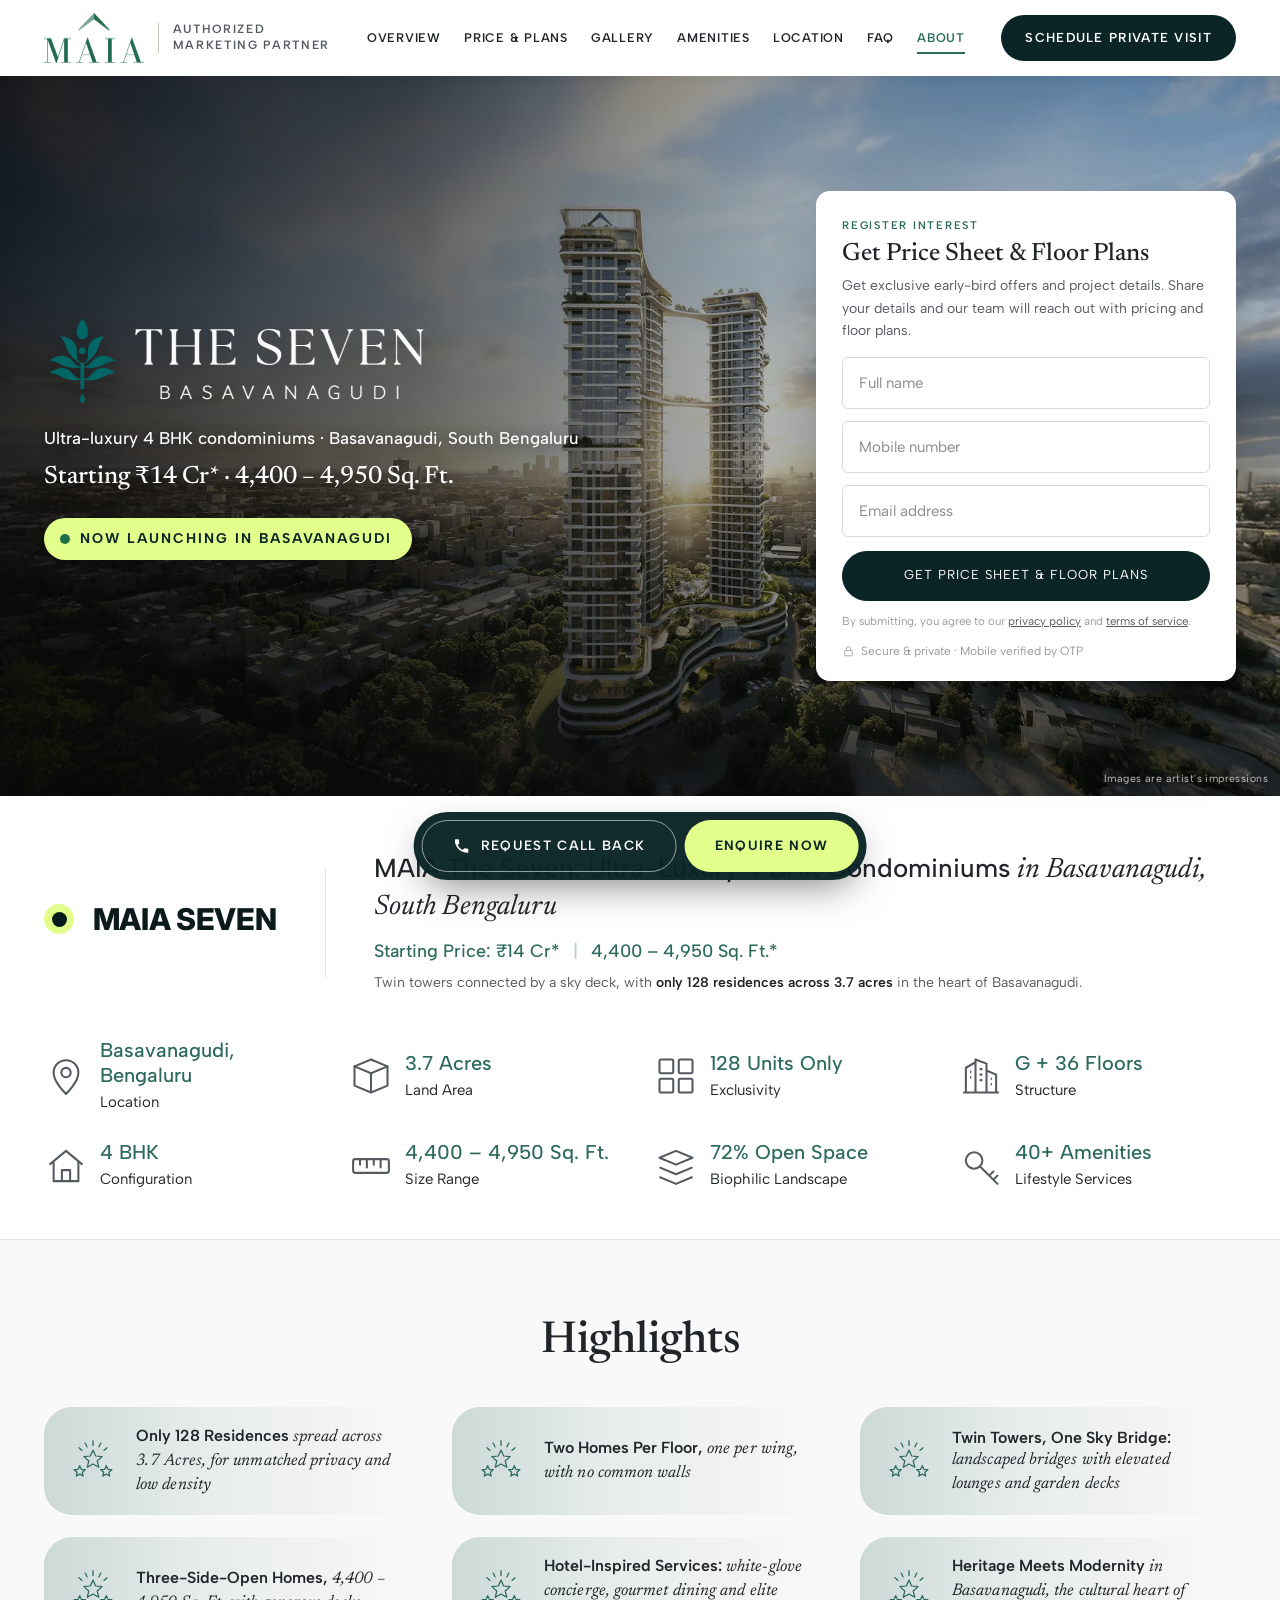
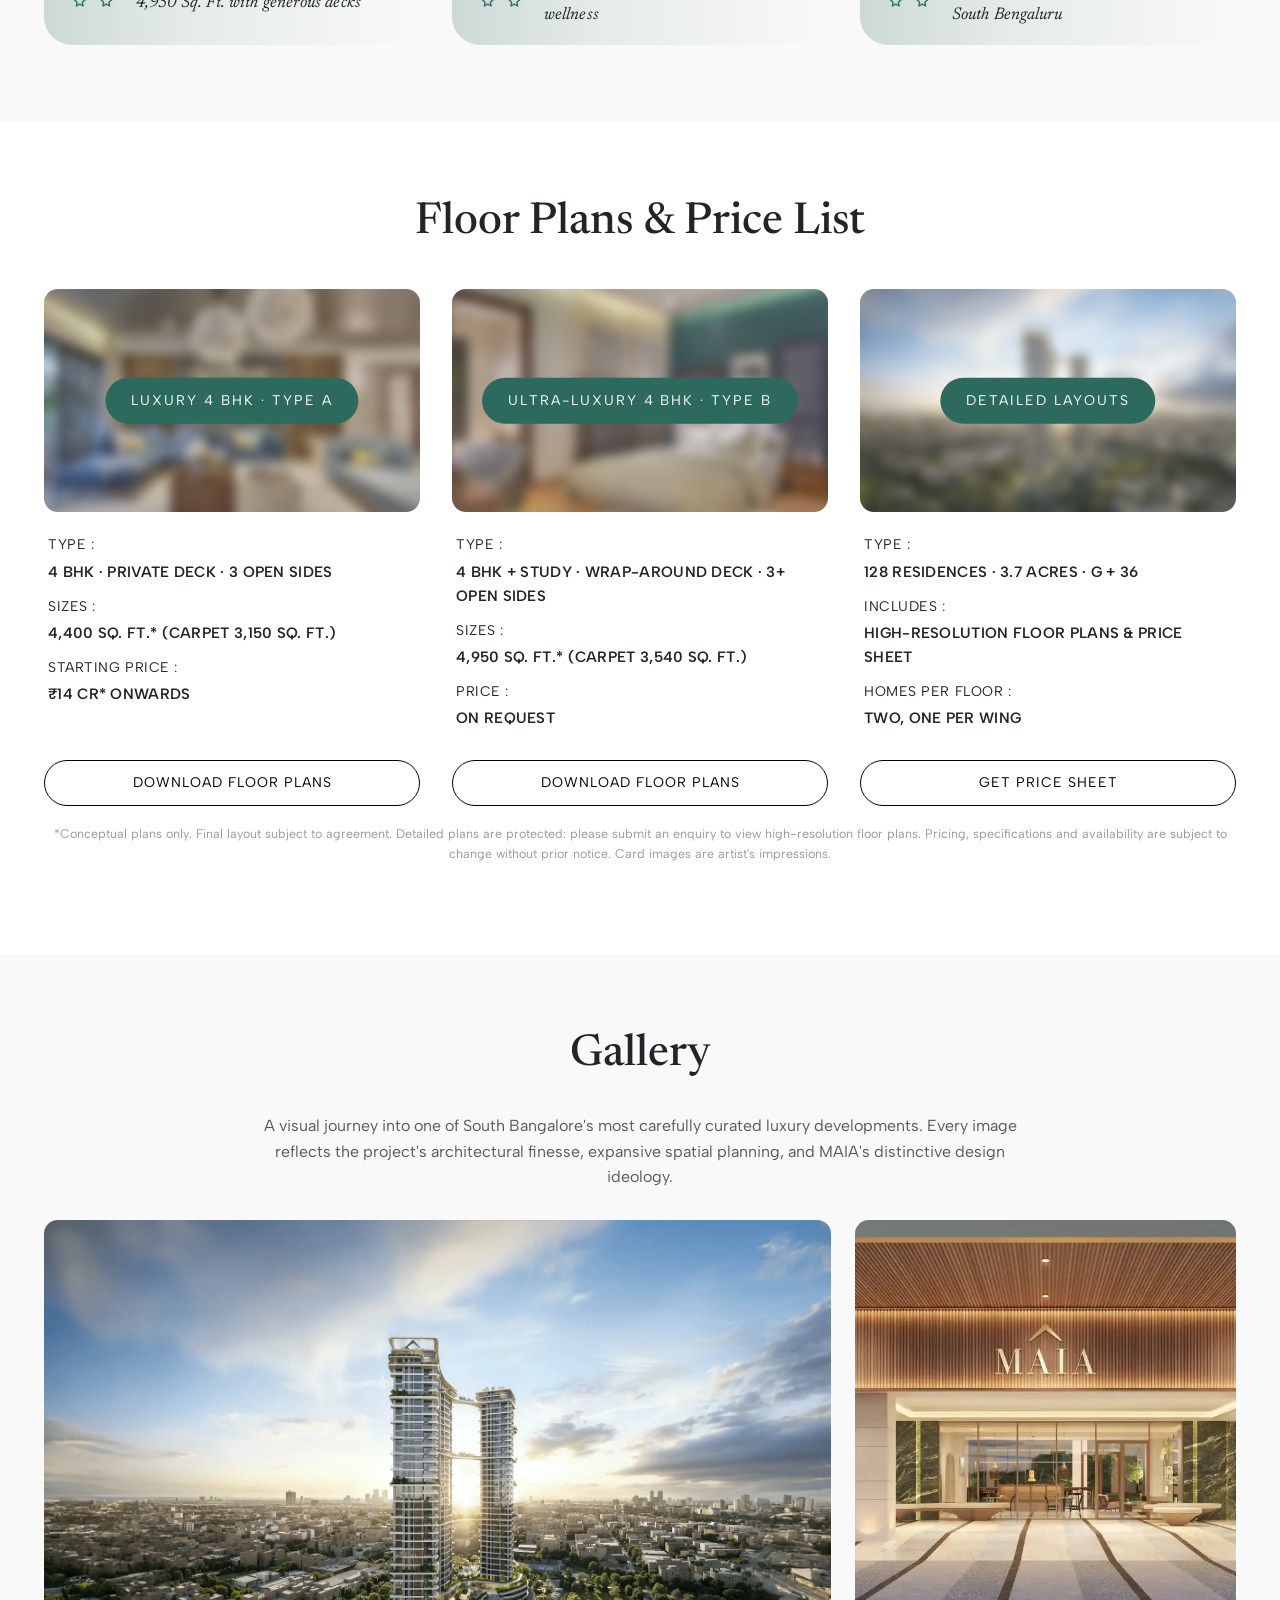
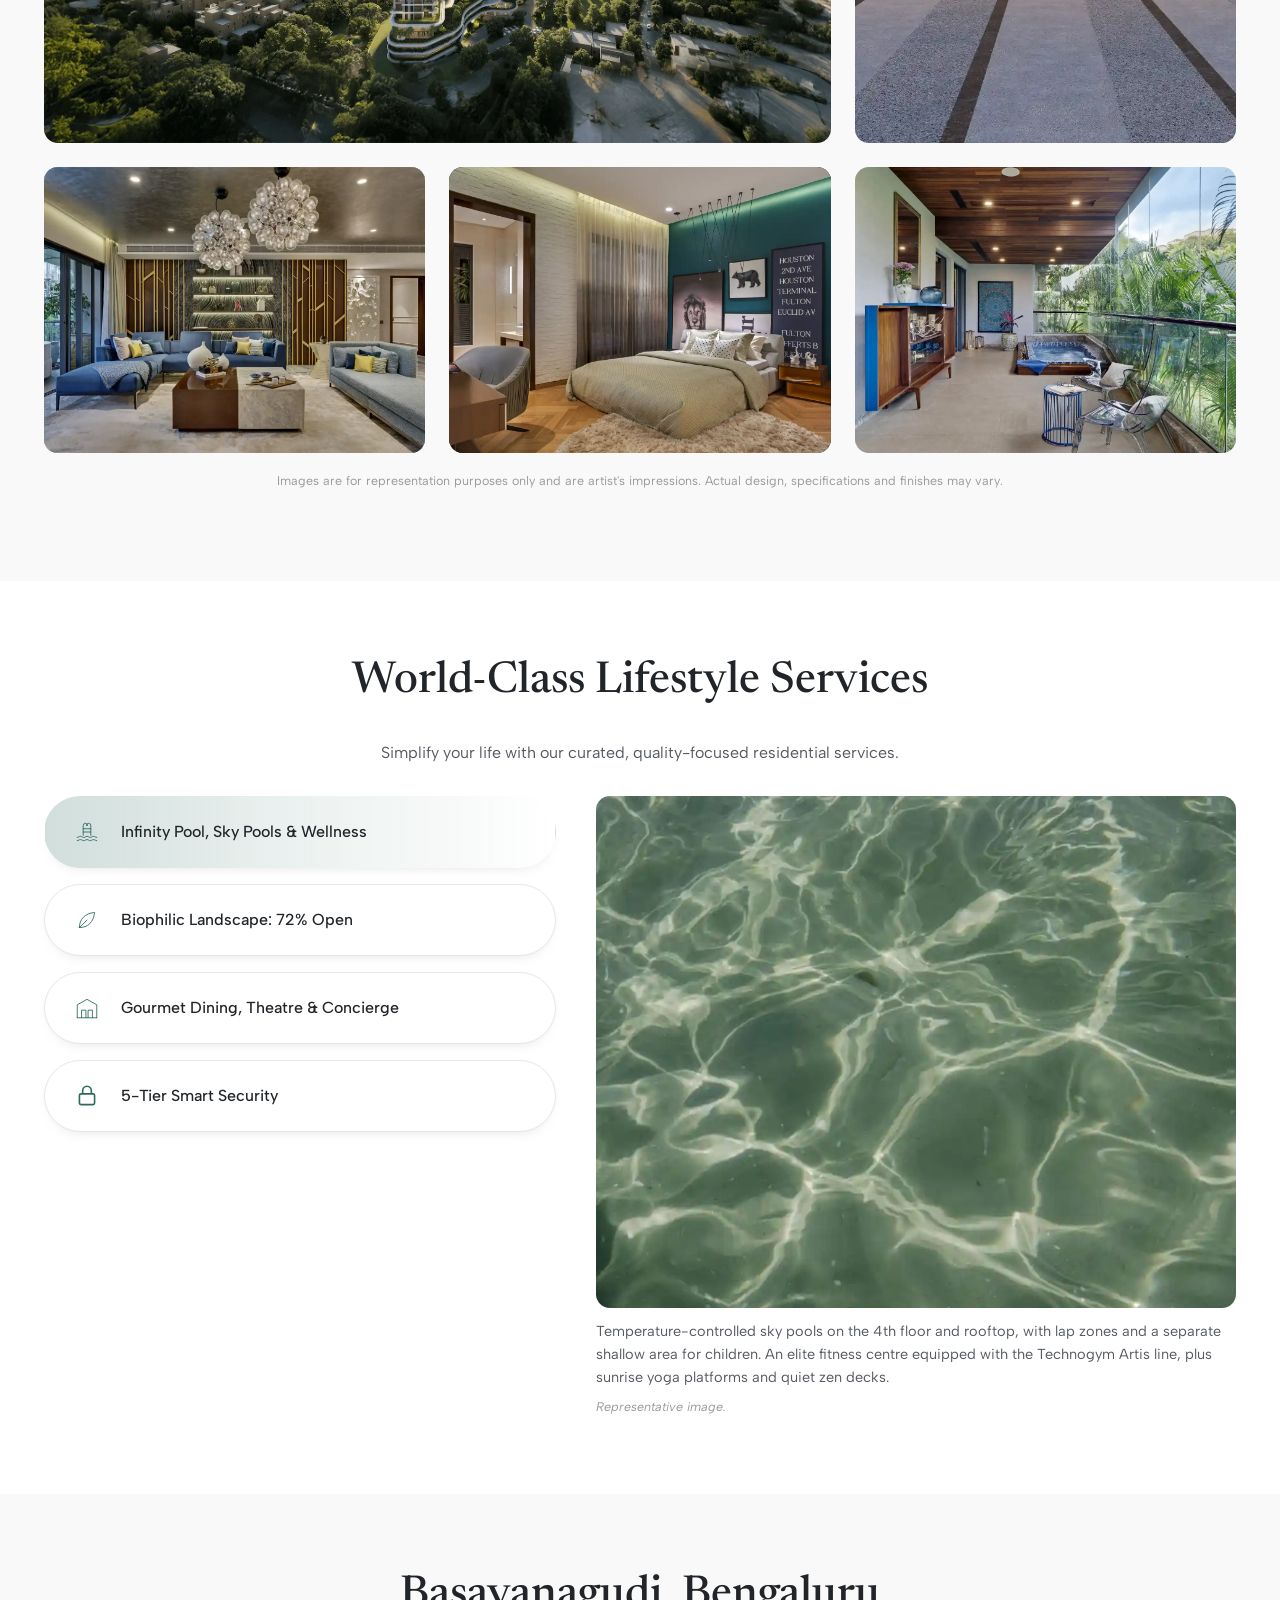
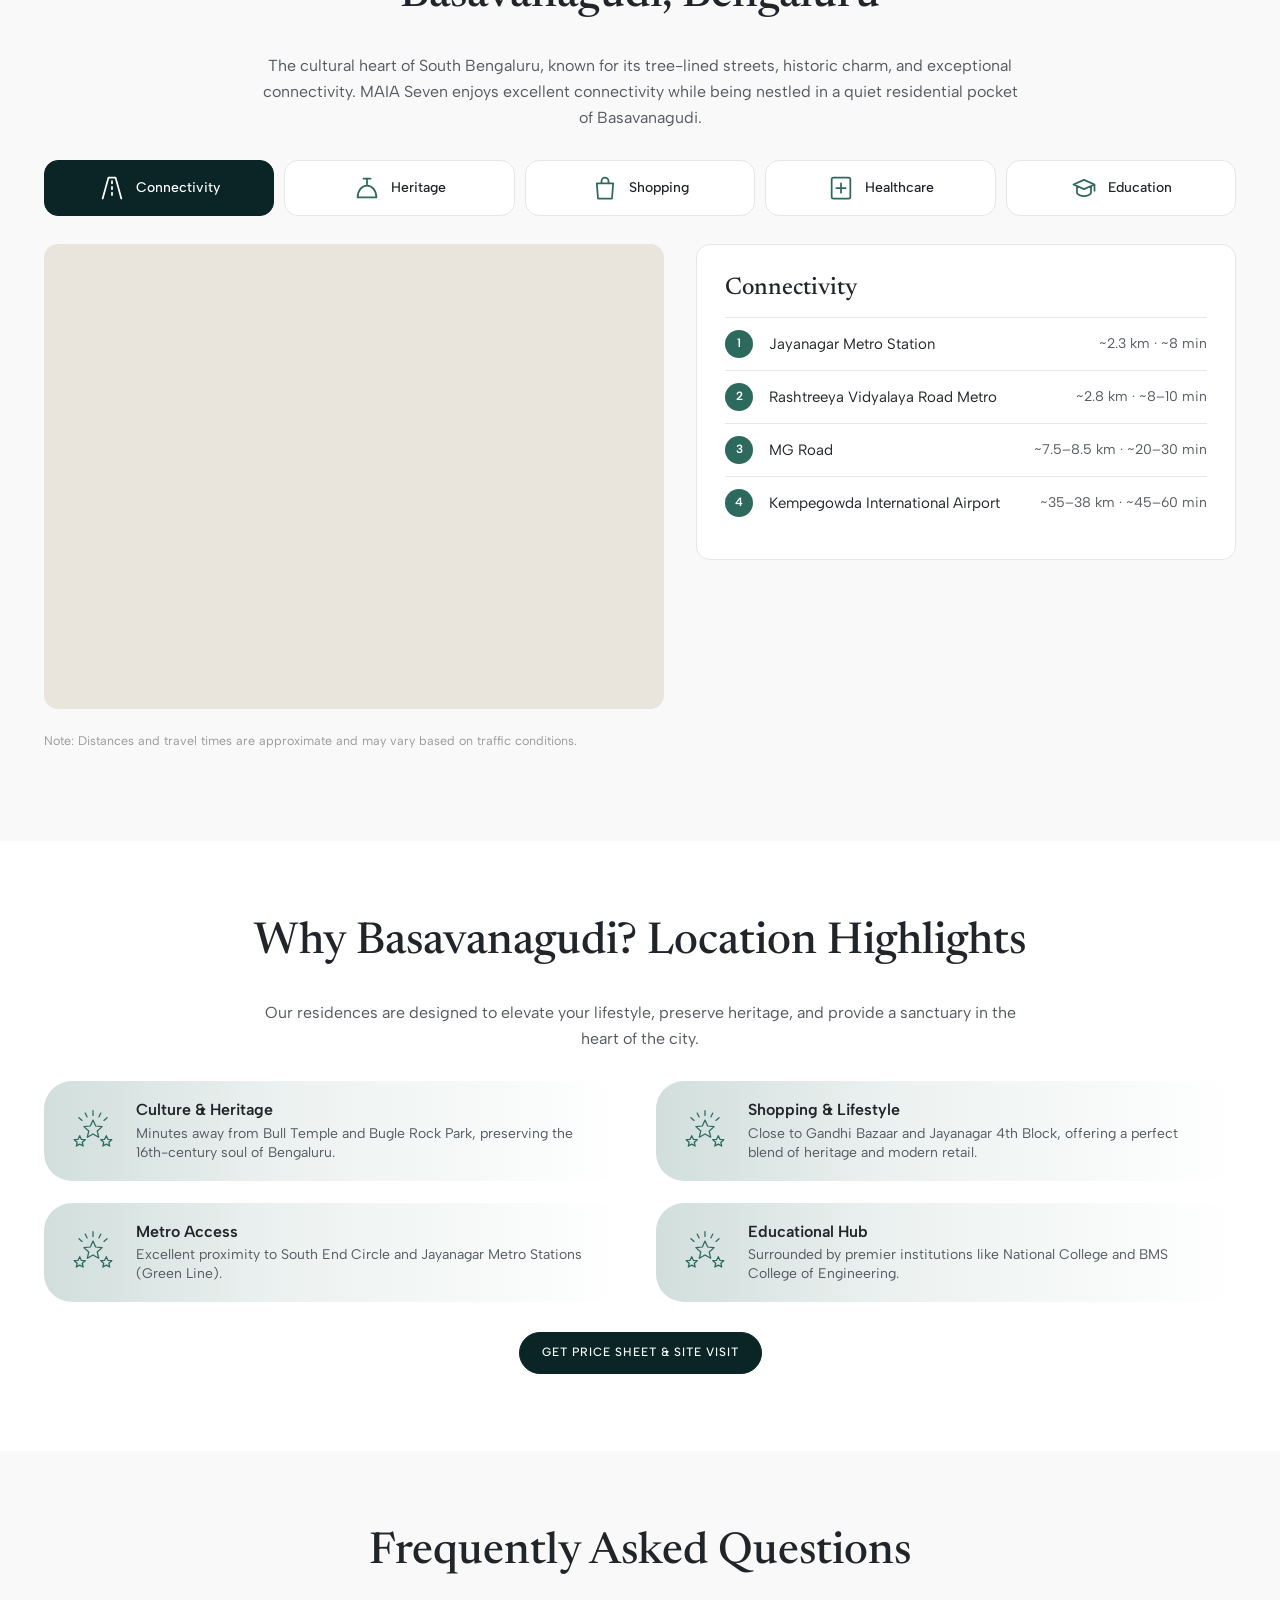
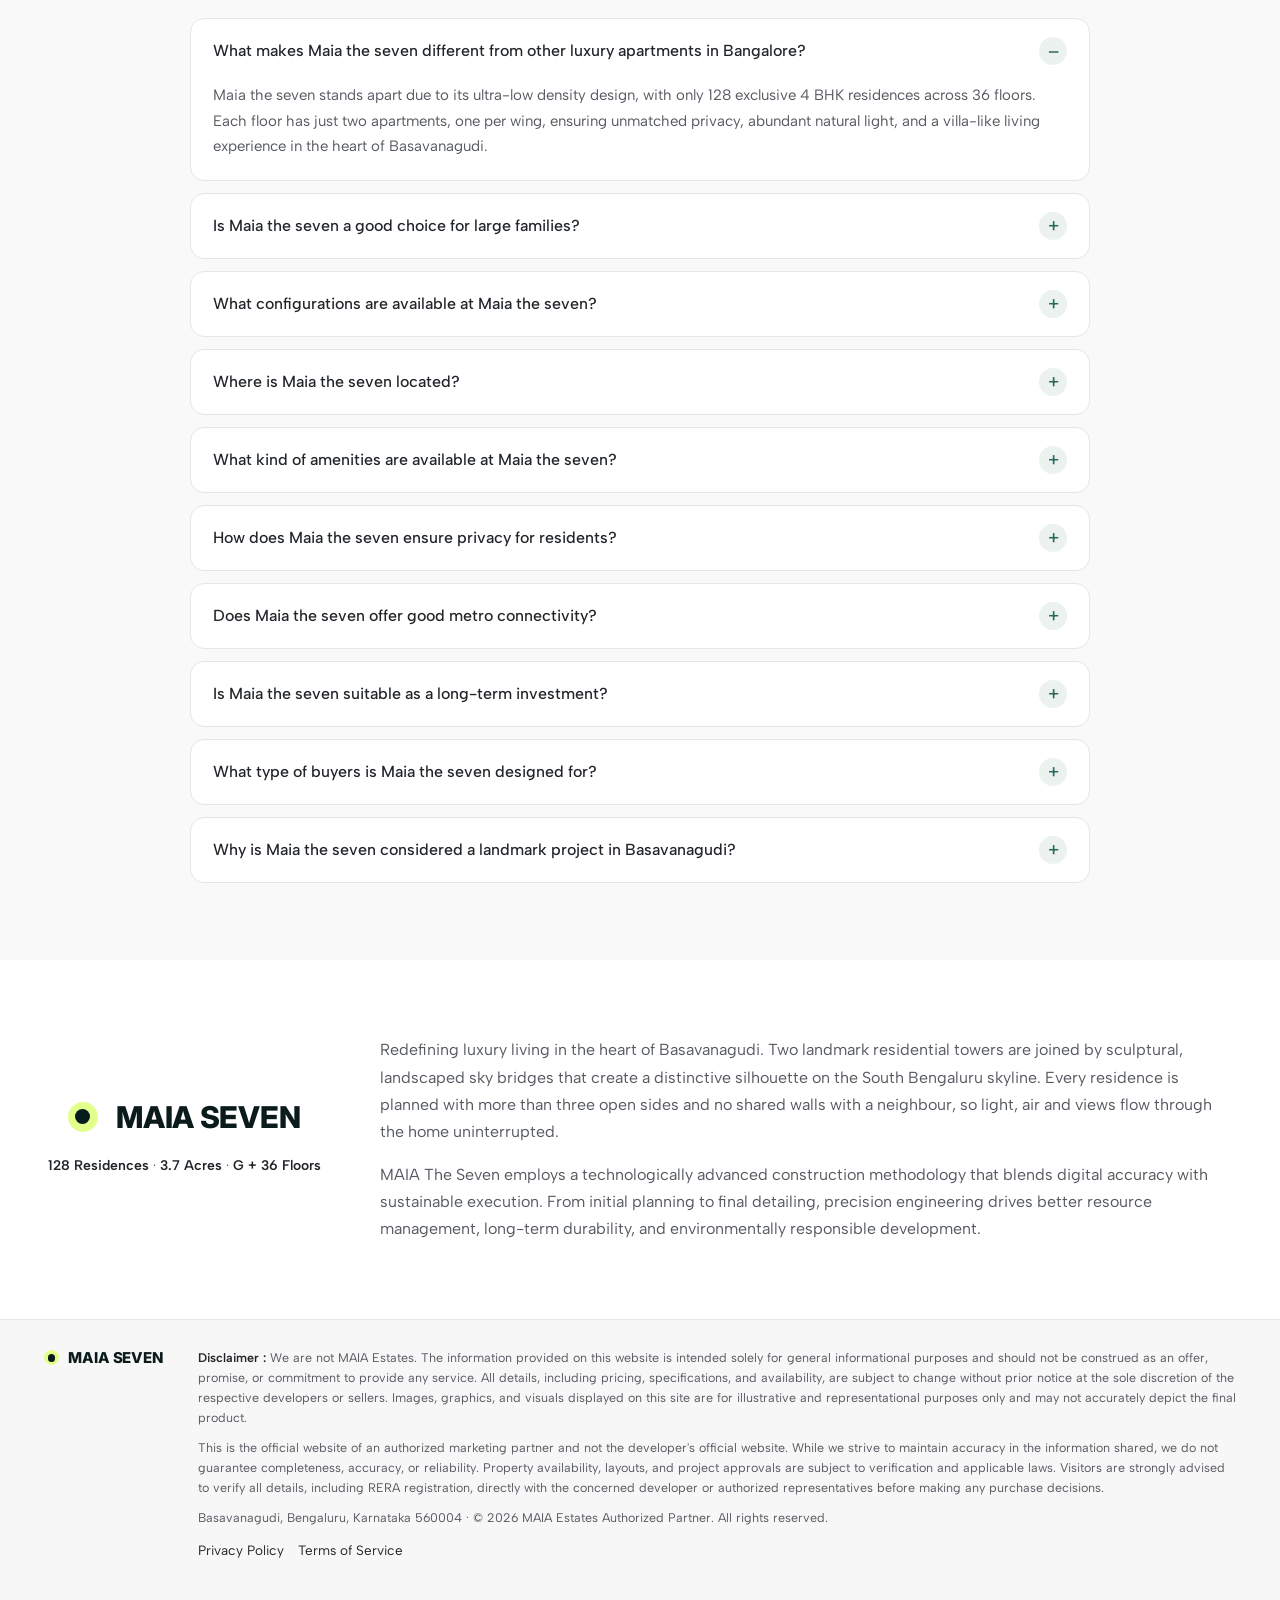
==== commit 2806bcfa: "Header: official MAIA logo; headings in a more openly spaced serif - Top-left logo on all pages is n" ====
--- a/index.html
+++ b/index.html
@@ -38,7 +38,7 @@
 
 <link rel="preconnect" href="https://fonts.googleapis.com">
 <link rel="preconnect" href="https://fonts.gstatic.com" crossorigin>
-<link href="https://fonts.googleapis.com/css2?family=Inter:wght@800&family=Albert+Sans:ital,wght@0,300;0,400;0,500;0,600;0,700;1,400&family=Instrument+Serif:ital@0;1&display=swap" rel="stylesheet">
+<link href="https://fonts.googleapis.com/css2?family=Inter:wght@800&family=Albert+Sans:ital,wght@0,300;0,400;0,500;0,600;0,700;1,400&family=Newsreader:ital,opsz,wght@0,6..72,400;0,6..72,500;1,6..72,400&display=swap" rel="stylesheet">
 <link rel="preload" as="image" href="images/hero-bg.jpg">
 <link rel="stylesheet" href="css/style.css">
 </head>
@@ -88,8 +88,8 @@
 <!-- ============ HEADER ============ -->
 <header class="site-header" id="top">
   <div class="wrap header-inner">
-    <a class="brand brand-lockup" href="#top" aria-label="MAIA The Seven, authorized marketing partner, back to top">
-      <span class="logo logo-head"><span class="logo__dot" aria-hidden="true"></span>MAIA SEVEN</span>
+    <a class="brand brand-lockup" href="#top" aria-label="MAIA, authorized marketing partner, back to top">
+      <img class="brand-logo" src="images/maia-logo.png" width="400" height="201" alt="MAIA">
       <span class="brand-sep" aria-hidden="true"></span>
       <span class="brand-cp">Authorized<br>Marketing Partner</span>
     </a>
--- a/css/style.css
+++ b/css/style.css
@@ -723,26 +723,21 @@
 @media (max-width: 379px) { .logo-head { font-size: 13px; } }
 
 /* Typefaces follow the developer's site (maiaestates.in): Albert Sans for text.
-   Their heading face, Teodor, is a licensed font, so headings use Instrument Serif as the closest free match. */
+   Their heading face, Teodor, is a licensed font, so headings use Newsreader, a free serif
+   with normal letter widths and open spacing (the earlier condensed stand-in was hard to read). */
 :root {
-  --serif: "Instrument Serif", "Teodor", Georgia, "Times New Roman", serif;
+  --serif: "Newsreader", "Teodor", Georgia, "Times New Roman", serif;
   --sans: "Albert Sans", system-ui, -apple-system, "Segoe UI", Roboto, sans-serif;
 }
-.display { font-weight: 400; font-size: clamp(38px, 4.2vw, 54px); line-height: 1.08; letter-spacing: -.02em; }
-.form-title, .hero-price, .loc-panel h3, .modal-offer h3, .otp-step__title, .lead-form__success h3, .faq-item summary + p { font-weight: 400; }
-.form-title { font-size: 32px; letter-spacing: -.01em; line-height: 1.1; }
-.hero-form .form-title { font-size: 30px; }
-.modal-inner .form-title { font-size: 32px; }
-.modal-offer h3 { font-size: 26px; letter-spacing: -.01em; }
-@media (min-width: 860px) { .modal-offer h3 { font-size: 31px; } }
-.hero-price { font-size: 24px; letter-spacing: -.005em; }
-@media (min-width: 900px) { .hero-price { font-size: 29px; } }
-.loc-panel h3 { font-size: 30px; letter-spacing: -.01em; }
-.otp-step__title { font-size: 26px; }
-.lead-form__success h3 { font-size: 28px; }
-.intro-text h1 em { font-weight: 400; font-size: 1.2em; }
-.hl-grid em { font-size: 1.2em; line-height: 1.2; }
-.sw-name { font-family: var(--serif); font-weight: 400; letter-spacing: -.02em; }
+.display { font-weight: 500; font-size: clamp(32px, 3.6vw, 44px); line-height: 1.15; letter-spacing: 0; }
+.form-title, .hero-price, .loc-panel h3, .modal-offer h3, .otp-step__title, .lead-form__success h3 { font-weight: 500; letter-spacing: 0; }
+.form-title { font-size: 28px; line-height: 1.15; }
+.hero-form .form-title { font-size: 25px; }
+.modal-inner .form-title { font-size: 27px; }
+.hero-price { font-size: 21px; }
+@media (min-width: 900px) { .hero-price { font-size: 25px; } }
+.intro-text h1 em { font-weight: 400; font-size: 1.08em; letter-spacing: .005em; }
+.hl-grid em { font-size: 1.06em; line-height: 1.35; letter-spacing: .005em; }
 .site-nav a { font-weight: 600; letter-spacing: .06em; text-transform: uppercase; font-size: 12.5px; }
 @media (min-width: 900px) and (max-width: 1240px) { .site-nav a { font-size: 11.5px; } }
 @media (max-width: 1099px) { .site-nav a { font-size: 14px; } }
@@ -752,3 +747,8 @@
 .hero-mark.hero-lockup { filter: drop-shadow(0 4px 16px rgba(0,0,0,.45)); margin-bottom: 20px; }
 .modal-offer .seven-logo--modal { position: static; width: min(250px, 78%); height: auto; filter: none; object-fit: contain; background: none; }
 .modal-offer > img.modal-photo { filter: saturate(.7) brightness(.72); }
+
+/* header: official MAIA logo from the developer's site */
+.brand-lockup .brand-logo { height: 50px; width: auto; max-width: none; }
+@media (max-width: 480px) { .brand-lockup .brand-logo { height: 40px; } }
+@media (max-width: 379px) { .brand-lockup .brand-logo { height: 34px; } }
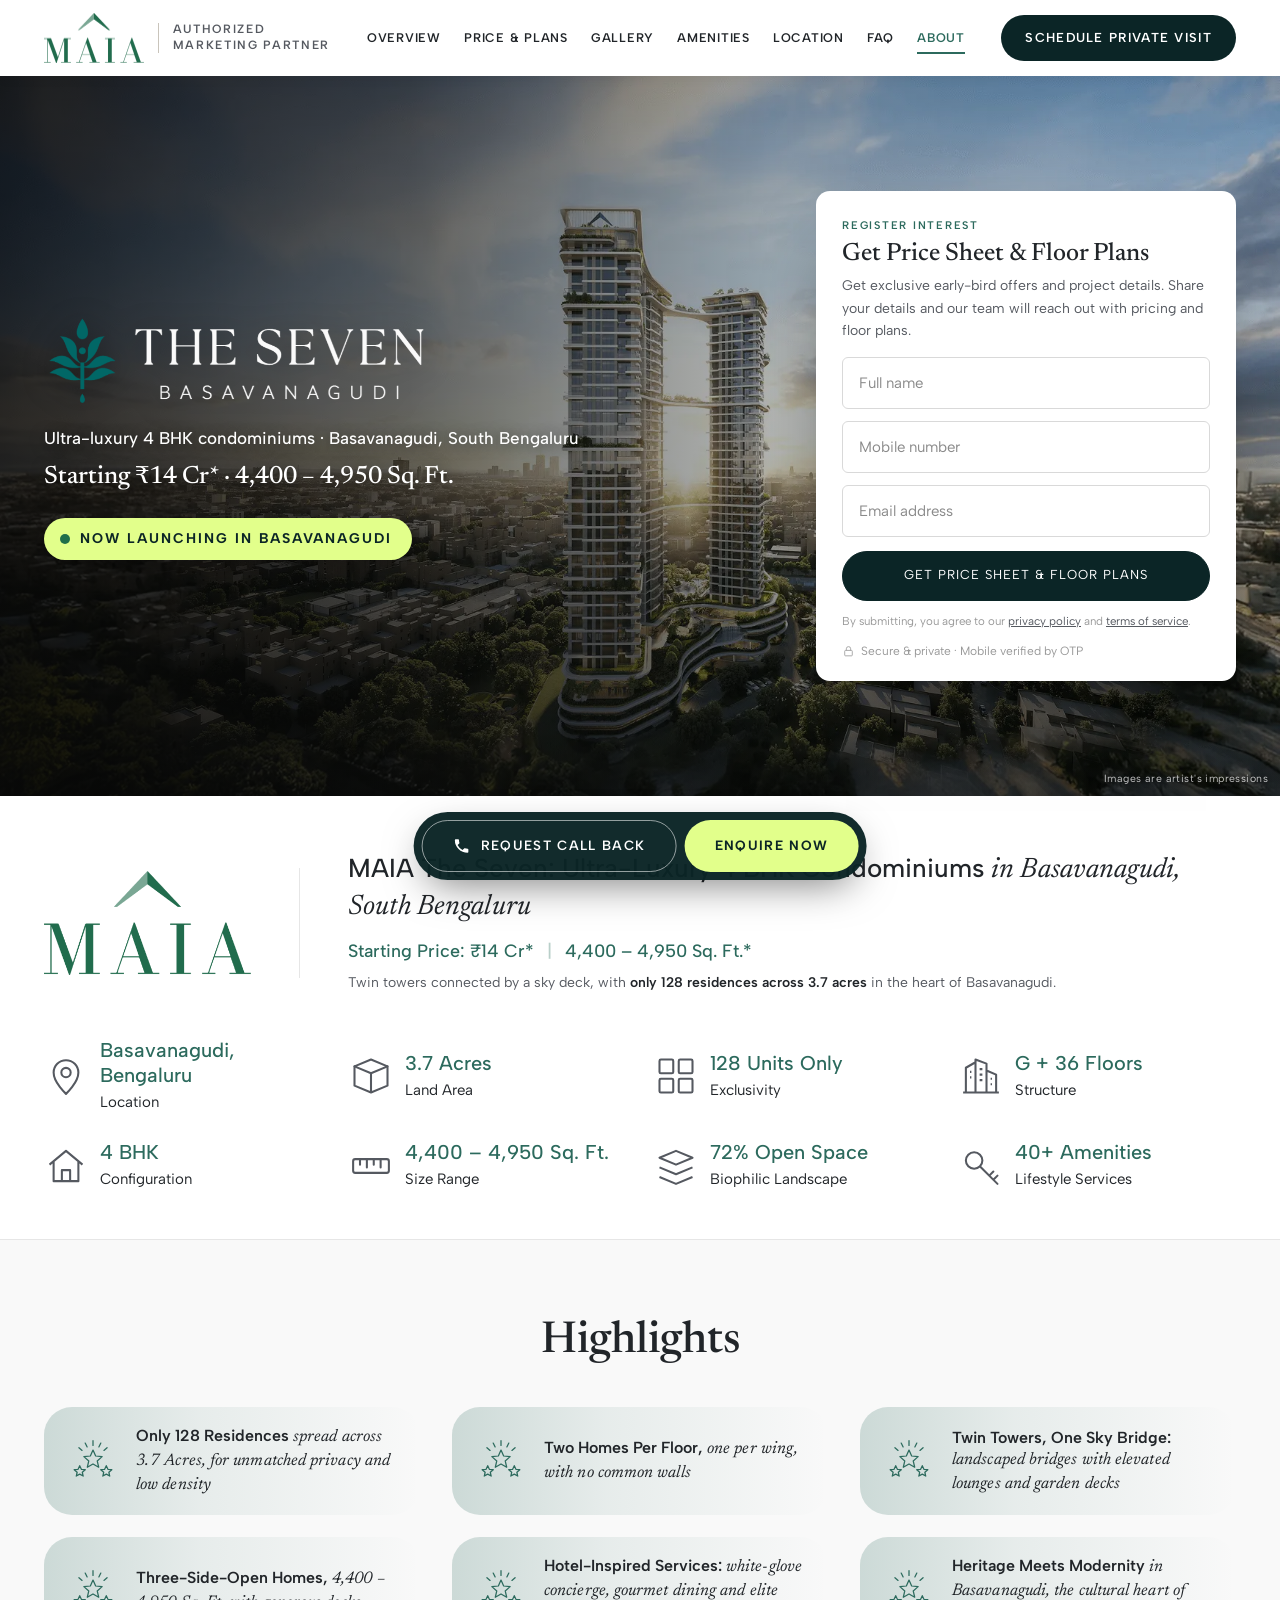
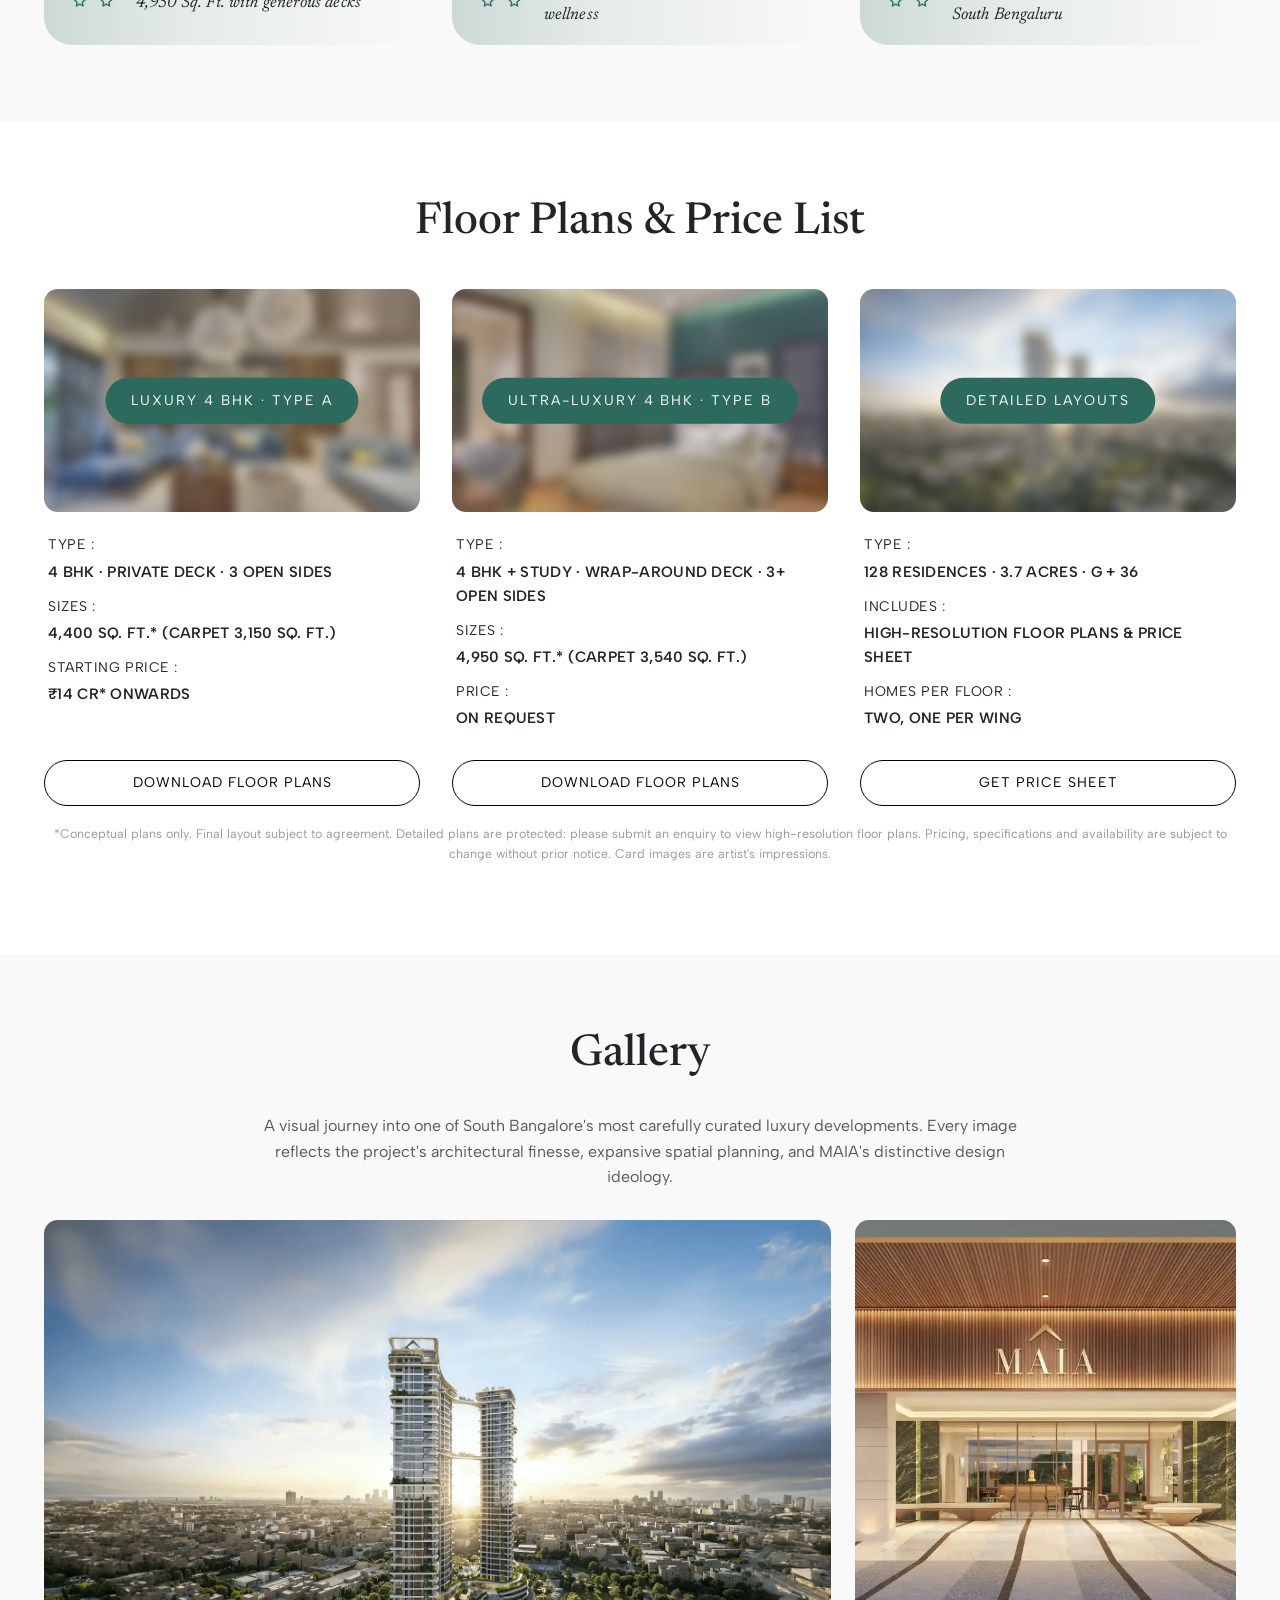
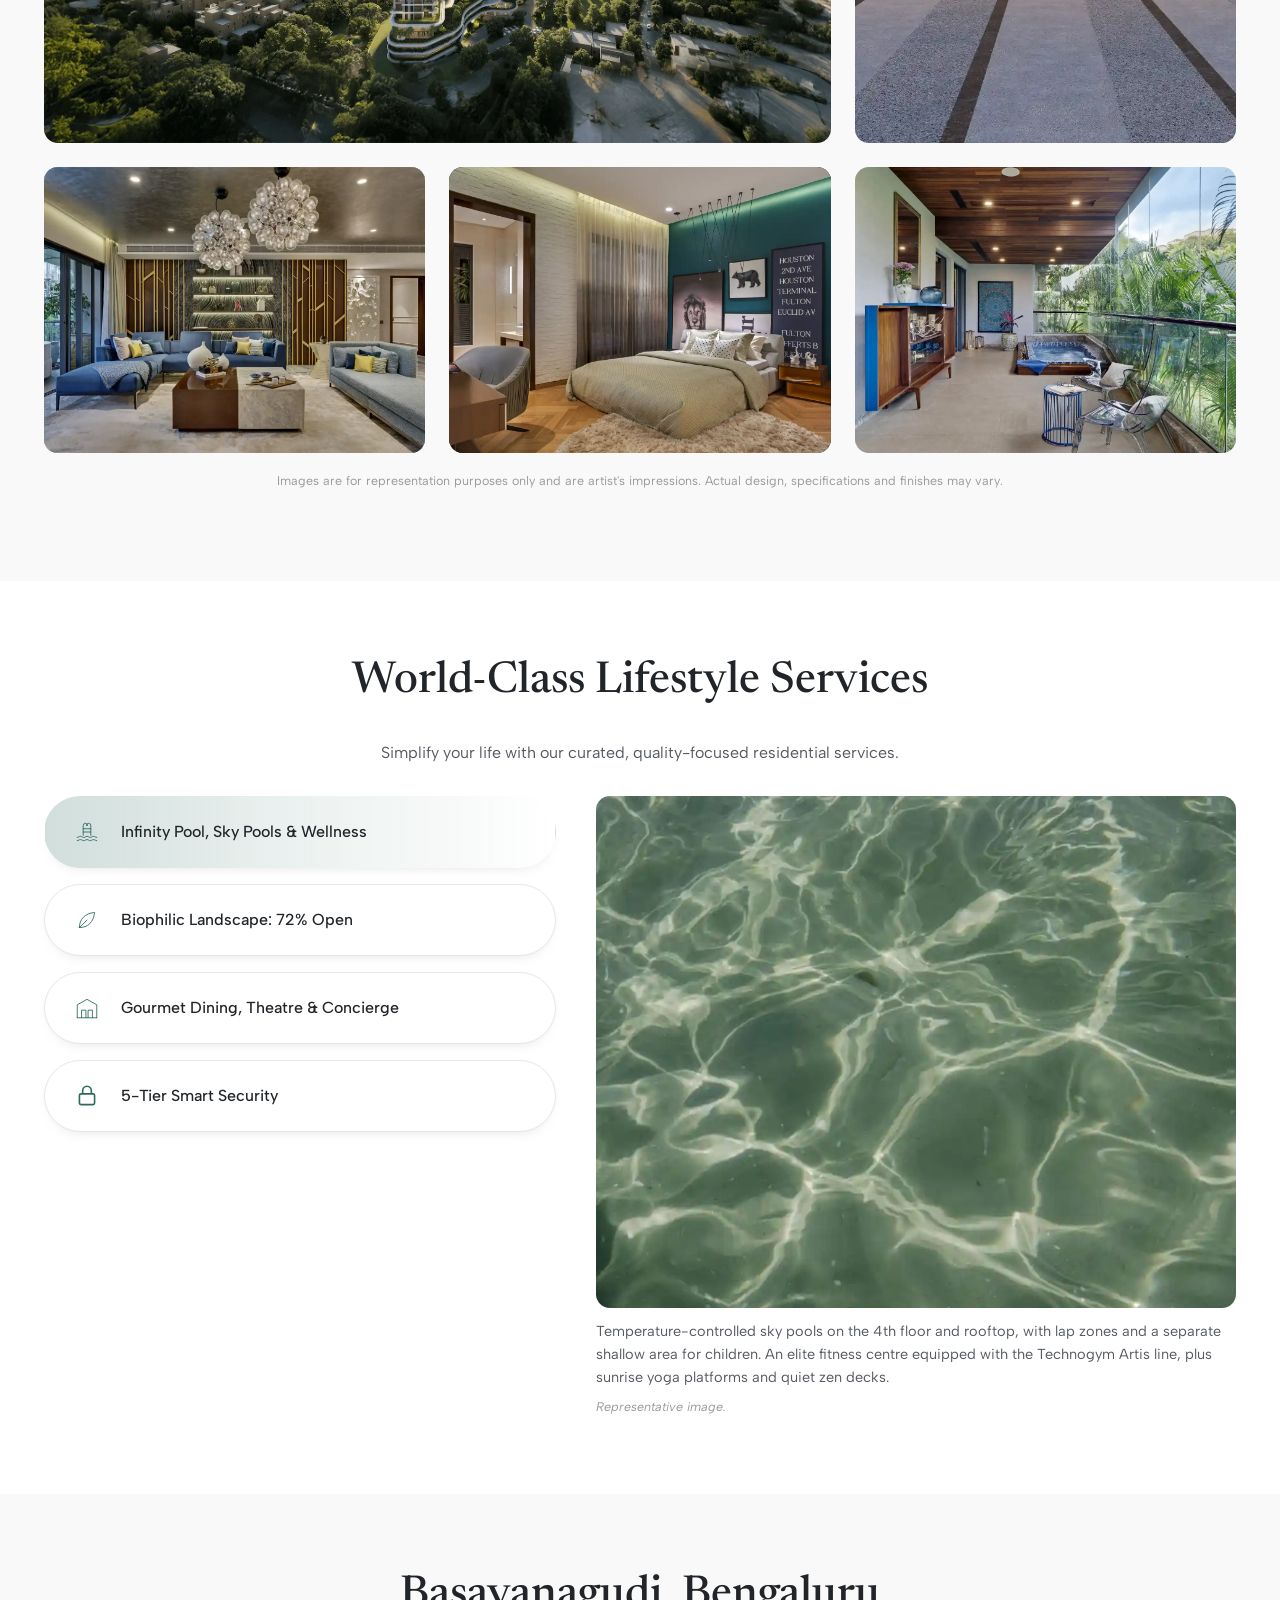
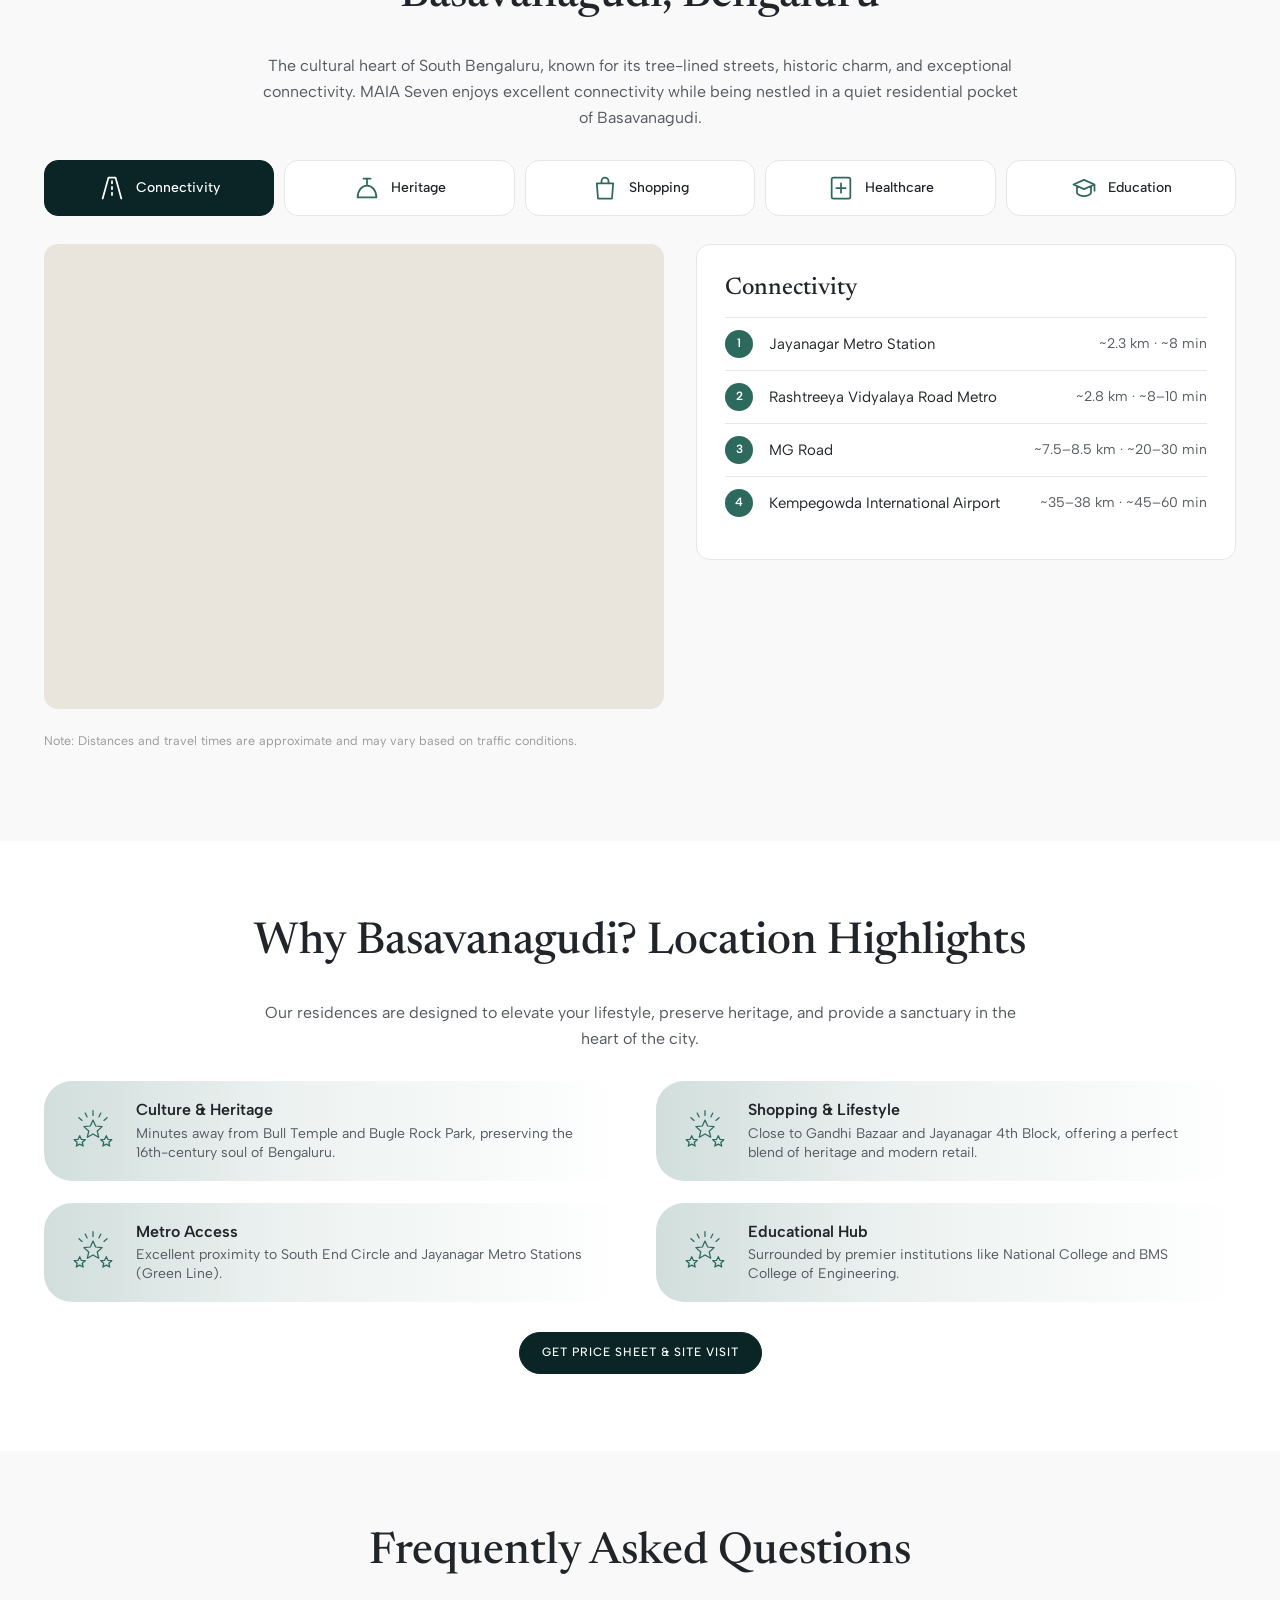
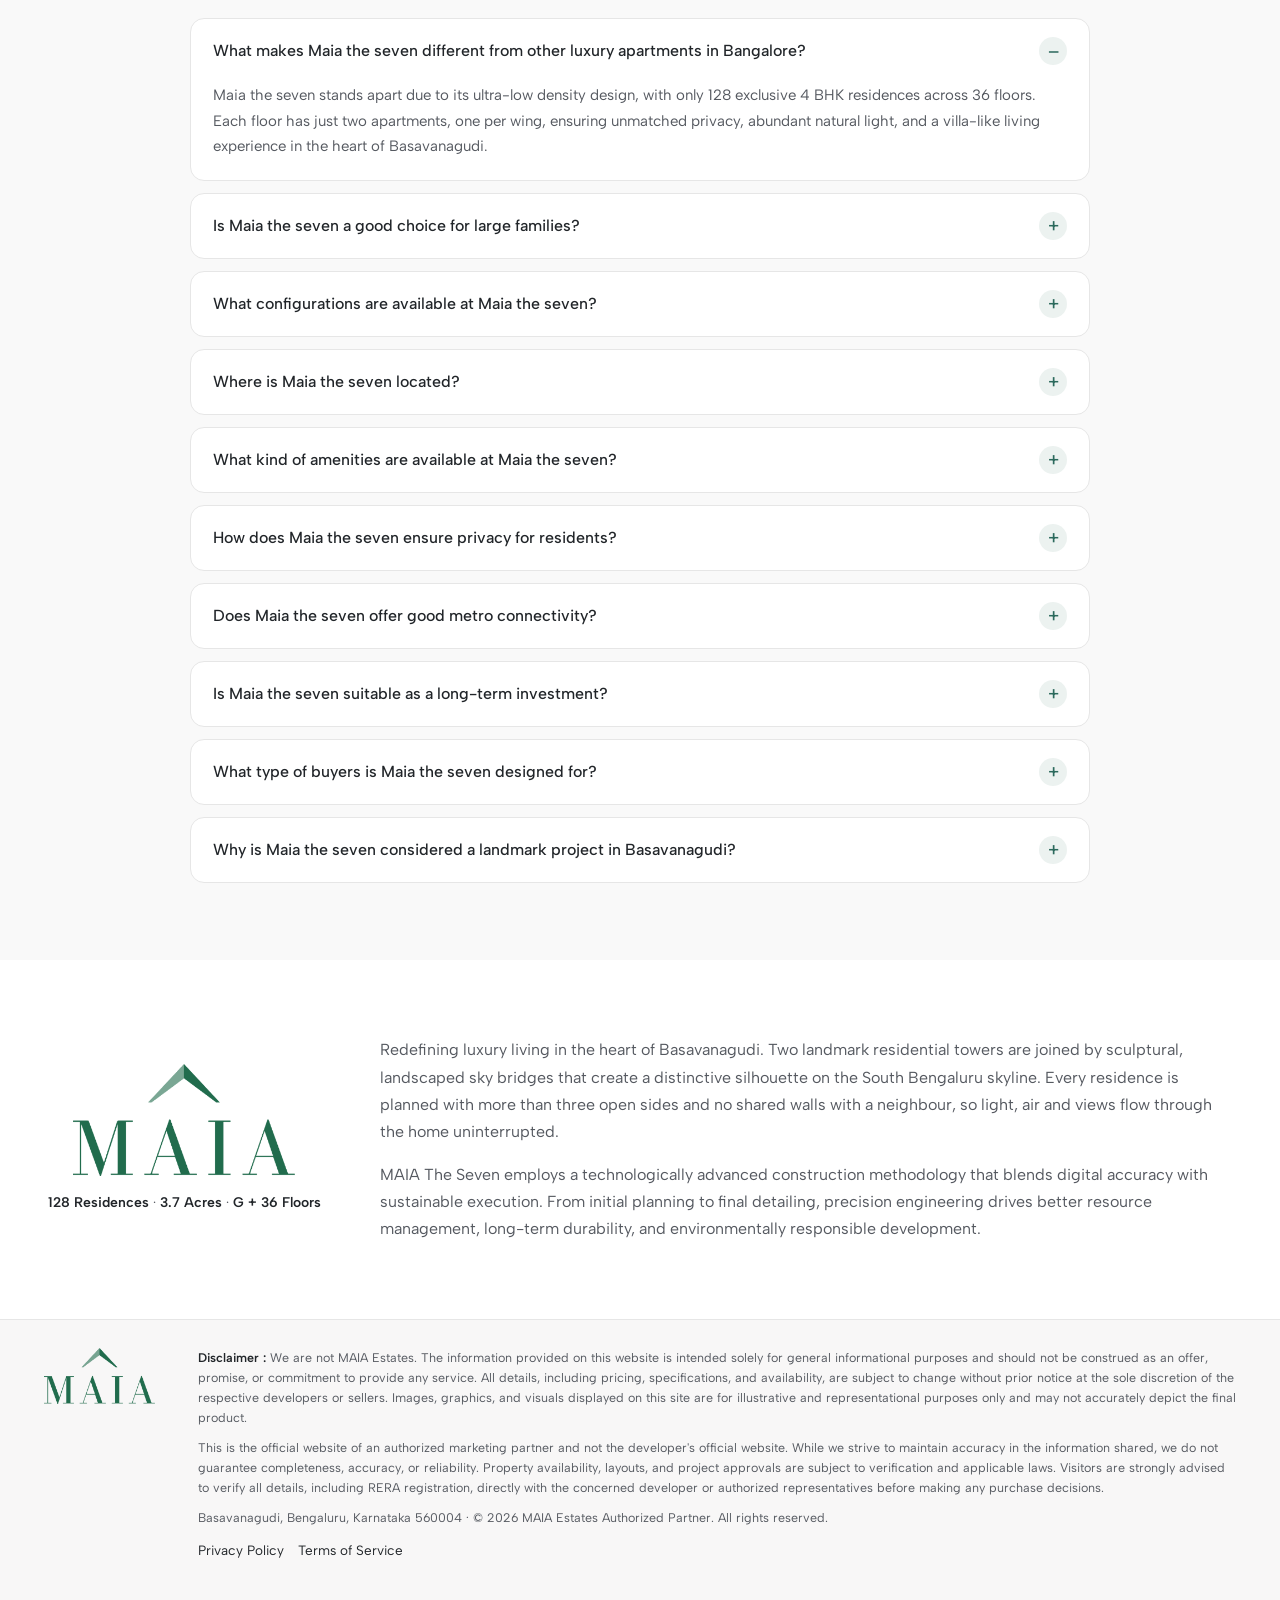
==== commit 043d4207: "Replace the remaining MAIA SEVEN logos with the official MAIA logo Intro band, About section and foo" ====
--- a/index.html
+++ b/index.html
@@ -38,7 +38,7 @@
 
 <link rel="preconnect" href="https://fonts.googleapis.com">
 <link rel="preconnect" href="https://fonts.gstatic.com" crossorigin>
-<link href="https://fonts.googleapis.com/css2?family=Inter:wght@800&family=Albert+Sans:ital,wght@0,300;0,400;0,500;0,600;0,700;1,400&family=Newsreader:ital,opsz,wght@0,6..72,400;0,6..72,500;1,6..72,400&display=swap" rel="stylesheet">
+<link href="https://fonts.googleapis.com/css2?family=Albert+Sans:ital,wght@0,300;0,400;0,500;0,600;0,700;1,400&family=Newsreader:ital,opsz,wght@0,6..72,400;0,6..72,500;1,6..72,400&display=swap" rel="stylesheet">
 <link rel="preload" as="image" href="images/hero-bg.jpg">
 <link rel="stylesheet" href="css/style.css">
 </head>
@@ -151,7 +151,7 @@
 <section class="intro-band" id="intro" aria-labelledby="hero-title">
   <div class="wrap">
     <div class="intro-top">
-      <div class="intro-logo"><span class="logo logo-intro"><span class="logo__dot" aria-hidden="true"></span>MAIA SEVEN</span></div>
+      <div class="intro-logo"><img class="maia-logo maia-logo-intro" src="images/maia-logo.png" width="400" height="201" alt="MAIA"></div>
       <div class="intro-text">
         <h1 id="hero-title">MAIA The Seven: Ultra-Luxury 4 BHK Condominiums <em>in Basavanagudi, South Bengaluru</em></h1>
         <p class="intro-price">Starting Price: ₹14 Cr* <i aria-hidden="true">|</i> 4,400 – 4,950 Sq. Ft.*</p>
@@ -323,7 +323,7 @@
 <!-- ============ ABOUT ============ -->
 <section class="section about" id="about" aria-label="About MAIA The Seven">
   <div class="wrap about-grid">
-    <div class="about-logo"><span class="logo logo-about"><span class="logo__dot" aria-hidden="true"></span>MAIA SEVEN</span><p><strong>128 Residences</strong> · <strong>3.7 Acres</strong> · <strong>G + 36 Floors</strong></p></div>
+    <div class="about-logo"><img class="maia-logo maia-logo-about" src="images/maia-logo.png" width="400" height="201" alt="MAIA" loading="lazy"><p><strong>128 Residences</strong> · <strong>3.7 Acres</strong> · <strong>G + 36 Floors</strong></p></div>
     <div class="about-text">
       <p>Redefining luxury living in the heart of Basavanagudi. Two landmark residential towers are joined by sculptural, landscaped sky bridges that create a distinctive silhouette on the South Bengaluru skyline. Every residence is planned with more than three open sides and no shared walls with a neighbour, so light, air and views flow through the home uninterrupted.</p>
       <p>MAIA The Seven employs a technologically advanced construction methodology that blends digital accuracy with sustainable execution. From initial planning to final detailing, precision engineering drives better resource management, long-term durability, and environmentally responsible development.</p>
@@ -336,7 +336,7 @@
 <!-- ============ FOOTER ============ -->
 <footer class="site-footer" id="contact">
   <div class="wrap foot-grid">
-    <span class="logo logo-foot"><span class="logo__dot" aria-hidden="true"></span>MAIA SEVEN</span>
+    <img class="maia-logo maia-logo-foot" src="images/maia-logo.png" width="400" height="201" alt="MAIA" loading="lazy">
     <div class="foot-text">
       <p class="disclaimer"><strong>Disclaimer :</strong> We are not MAIA Estates. The information provided on this website is intended solely for general informational purposes and should not be construed as an offer, promise, or commitment to provide any service. All details, including pricing, specifications, and availability, are subject to change without prior notice at the sole discretion of the respective developers or sellers. Images, graphics, and visuals displayed on this site are for illustrative and representational purposes only and may not accurately depict the final product.</p>
       <p class="disclaimer">This is the official website of an authorized marketing partner and not the developer's official website. While we strive to maintain accuracy in the information shared, we do not guarantee completeness, accuracy, or reliability. Property availability, layouts, and project approvals are subject to verification and applicable laws. Visitors are strongly advised to verify all details, including RERA registration, directly with the concerned developer or authorized representatives before making any purchase decisions.</p>
--- a/css/style.css
+++ b/css/style.css
@@ -752,3 +752,10 @@
 .brand-lockup .brand-logo { height: 50px; width: auto; max-width: none; }
 @media (max-width: 480px) { .brand-lockup .brand-logo { height: 40px; } }
 @media (max-width: 379px) { .brand-lockup .brand-logo { height: 34px; } }
+
+/* official MAIA logo in the intro band, About and footer */
+.maia-logo { display: block; width: auto; max-width: none; }
+.intro-logo .maia-logo-intro { height: 104px; width: auto; }
+.about-logo .maia-logo-about { height: 112px; width: auto; margin: 0 auto; }
+.foot-grid .maia-logo-foot { height: 56px; width: auto; }
+@media (max-width: 899px) { .intro-logo .maia-logo-intro { height: 84px; } }
